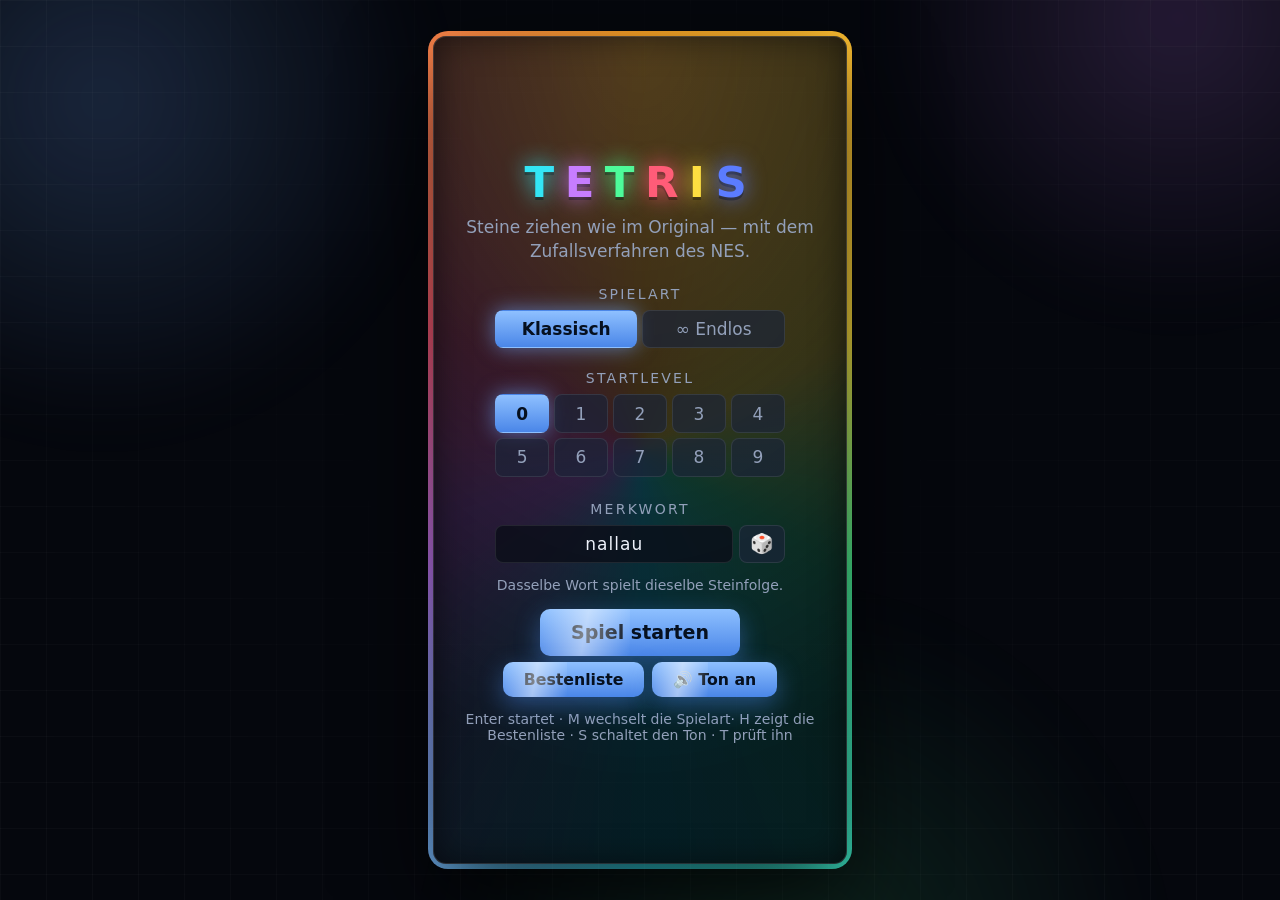
==== index.html @ f730a1e8 "Now we need some bass. It should arpeggiate the chord. Turning the tetromino changes the direction o" ====
<!DOCTYPE html>
<html lang="de">
<head>
<meta charset="utf-8">
<title>Tetris</title>
<meta name="morphos:icon" content="🧱">
<script data-morphos-lib="preact">!function(n,t){"object"==typeof exports&&"undefined"!=typeof module?t(exports):"function"==typeof define&&define.amd?define(["exports"],t):t((n||self).preact={})}(this,function(n){var t,i,e,r,f,o,u,c,s,a,h,l,p,y,v,d,w="http://www.w3.org/2000/svg",_="http://www.w3.org/1999/xhtml",g=null,m=void 0,b={},k=[],x=/acit|ex(?:s|g|n|p|$)|rph|grid|ows|mnc|ntw|ine[ch]|zoo|^ord|itera/i,M=Array.isArray;function S(n,t){for(var i in t)n[i]=t[i];return n}function T(n){n&&n.parentNode&&n.parentNode.removeChild(n)}function $(n,i,e){var r,f,o,u={};for(o in i)"key"==o?r=i[o]:"ref"==o?f=i[o]:u[o]=i[o];if(arguments.length>2&&(u.children=arguments.length>3?t.call(arguments,2):e),"function"==typeof n&&n.defaultProps!=g)for(o in n.defaultProps)u[o]===m&&(u[o]=n.defaultProps[o]);return C(n,u,r,f,g)}function C(n,t,r,f,o){var u={type:n,props:t,key:r,ref:f,__k:g,__:g,__b:0,__e:g,__c:g,constructor:m,__v:o==g?++e:o,__i:-1,__u:0};return o==g&&i.vnode!=g&&i.vnode(u),u}function I(n){return n.children}function P(n,t){this.props=n,this.context=t}function j(n,t){if(t==g)return n.__?j(n.__,n.__i+1):g;for(var i;t<n.__k.length;t++)if((i=n.__k[t])!=g&&i.__e!=g)return i.__e;return"function"==typeof n.type?j(n):g}function A(n){if(n.__P&&n.__d){var t=n.__v,e=t.__e,r=[],f=[],o=S({},t);o.__v=t.__v+1,i.vnode&&i.vnode(o),E(n.__P,o,t,n.__n,n.__P.namespaceURI,32&t.__u?[e]:g,r,e==g?j(t):e,!!(32&t.__u),f),o.__v=t.__v,o.__.__k[o.__i]=o,J(r,o,f),t.__e=t.__=null,o.__e!=e&&H(o)}}function H(n){if((n=n.__)!=g&&n.__c!=g)return n.__e=n.__c.base=g,n.__k.some(function(t){if(t!=g&&t.__e!=g)return n.__e=n.__c.base=t.__e}),H(n)}function L(n){(!n.__d&&(n.__d=!0)&&f.push(n)&&!F.__r++||o!=i.debounceRendering)&&((o=i.debounceRendering)||u)(F)}function F(){try{for(var n,t=1;f.length;)f.length>t&&f.sort(c),n=f.shift(),t=f.length,A(n)}finally{f.length=F.__r=0}}function O(n,t,i,e,r,f,o,u,c,s,a){var h,l,p,y,v,d,w=e&&e.__k||k,_=t.length;for(c=z(i,t,w,c,_),h=0;h<_;h++)(p=i.__k[h])!=g&&(l=-1!=p.__i&&w[p.__i]||b,p.__i=h,d=E(n,p,l,r,f,o,u,c,s,a),y=p.__e,p.ref&&l.ref!=p.ref&&(l.ref&&R(l.ref,g,p),a.push(p.ref,p.__c||y,p)),v==g&&y!=g&&(v=y),4&p.__u?(c=N(p,c,n),l.__e&&(l.__e=g)):"function"==typeof p.type&&d!==m?c=d:y&&(c=y.nextSibling),p.__u&=-7);return i.__e=v,c}function z(n,t,i,e,r){var f,o,u,c,s,a=i.length,h=a,l=0;for(n.__k=new Array(r),f=0;f<r;f++)(o=t[f])!=g&&"boolean"!=typeof o&&"function"!=typeof o?("string"==typeof o||"number"==typeof o||"bigint"==typeof o||o.constructor==String?o=n.__k[f]=C(g,o,g,g,g):M(o)?o=n.__k[f]=C(I,{children:o},g,g,g):o.constructor===m&&o.__b>0?o=n.__k[f]=C(o.type,o.props,o.key,o.ref?o.ref:g,o.__v):n.__k[f]=o,c=f+l,o.__=n,o.__b=n.__b+1,s=o.__i=V(o,i,c,h),u=g,-1!=s&&(h--,(u=i[s])&&(u.__u|=2)),u==g||u.__v==g?(-1==s&&(r>a?l--:r<a&&l++),"function"!=typeof o.type&&(o.__u|=4)):s!=c&&(s==c-1?l--:s==c+1?l++:(s>c?l--:l++,o.__u|=4))):n.__k[f]=g;if(h)for(f=0;f<a;f++)(u=i[f])!=g&&0==(2&u.__u)&&(u.__e==e&&(e=j(u)),U(u,u));return e}function N(n,t,i){var e,r;if("function"==typeof n.type){for(e=n.__k,r=0;e&&r<e.length;r++)e[r]&&(e[r].__=n,t=N(e[r],t,i));return t}n.__e!=t&&(t&&n.type&&!t.parentNode&&(t=j(n)),t=i.insertBefore(n.__e,t||g));do{t=t&&t.nextSibling}while(t!=g&&8==t.nodeType);return t}function V(n,t,i,e){var r,f,o,u=n.key,c=n.type,s=t[i],a=s!=g&&0==(2&s.__u);if(s===g&&null==u||a&&u==s.key&&c==s.type)return i;if(e>(a?1:0))for(r=i-1,f=i+1;r>=0||f<t.length;)if((s=t[o=r>=0?r--:f++])!=g&&0==(2&s.__u)&&u==s.key&&c==s.type)return o;return-1}function q(n,t,i){"-"==t[0]?n.setProperty(t,i==g?"":i):n[t]=i==g?"":"number"!=typeof i||x.test(t)?i:i+"px"}function B(n,t,i,e,r){var f,o;n:if("style"==t)if("string"==typeof i)n.style.cssText=i;else{if("string"==typeof e&&(n.style.cssText=e=""),e)for(t in e)i&&t in i||q(n.style,t,"");if(i)for(t in i)e&&i[t]==e[t]||q(n.style,t,i[t])}else if("o"==t[0]&&"n"==t[1])f=t!=(t=t.replace(l,"$1")),o=t.toLowerCase(),t=o in n||"onFocusOut"==t||"onFocusIn"==t?o.slice(2):t.slice(2),n.l||(n.l={}),n.l[t+f]=i,i?e?i[h]=e[h]:(i[h]=p,n.addEventListener(t,f?v:y,f)):n.removeEventListener(t,f?v:y,f);else{if(r==w)t=t.replace(/xlink(H|:h)/,"h").replace(/sName$/,"s");else if("width"!=t&&"height"!=t&&"href"!=t&&"list"!=t&&"form"!=t&&"tabIndex"!=t&&"download"!=t&&"rowSpan"!=t&&"colSpan"!=t&&"role"!=t&&"popover"!=t&&t in n)try{n[t]=i==g?"":i;break n}catch(n){}"function"==typeof i||(i==g||!1===i&&"-"!=t[4]?n.removeAttribute(t):n.setAttribute(t,"popover"==t&&1==i?"":i))}}function D(n){return function(t){if(this.l){var e=this.l[t.type+n];if(t[a]==g)t[a]=p++;else if(t[a]<e[h])return;return e(i.event?i.event(t):t)}}}function E(n,t,e,r,f,o,u,c,s,a){var h,l,p,y,v,d,w,_,b,x,$,C,A,H,L,F,z=t.type;if(t.constructor!==m)return g;128&e.__u&&(s=!!(32&e.__u),o=[c=t.__e=e.__e]),(h=i.__b)&&h(t);n:if("function"==typeof z){l=u.length;try{if(b=t.props,x=z.prototype&&z.prototype.render,$=(h=z.contextType)&&r[h.__c],C=h?$?$.props.value:h.__:r,e.__c?_=(p=t.__c=e.__c).__=p.__E:(x?t.__c=p=new z(b,C):(t.__c=p=new P(b,C),p.constructor=z,p.render=W),$&&$.sub(p),p.state||(p.state={}),p.__n=r,y=p.__d=!0,p.__h=[],p._sb=[]),x&&p.__s==g&&(p.__s=p.state),x&&z.getDerivedStateFromProps!=g&&(p.__s==p.state&&(p.__s=S({},p.__s)),S(p.__s,z.getDerivedStateFromProps(b,p.__s))),v=p.props,d=p.state,p.__v=t,y)x&&z.getDerivedStateFromProps==g&&p.componentWillMount!=g&&p.componentWillMount(),x&&p.componentDidMount!=g&&p.__h.push(p.componentDidMount);else{if(x&&z.getDerivedStateFromProps==g&&b!==v&&p.componentWillReceiveProps!=g&&p.componentWillReceiveProps(b,C),t.__v==e.__v||!p.__e&&p.shouldComponentUpdate!=g&&!1===p.shouldComponentUpdate(b,p.__s,C)){t.__v!=e.__v&&(p.props=b,p.state=p.__s,p.__d=!1),t.__e=e.__e,t.__k=e.__k,t.__k.some(function(n){n&&(n.__=t)}),k.push.apply(p.__h,p._sb),p._sb=[],p.__h.length&&u.push(p),c=j(e);break n}p.componentWillUpdate!=g&&p.componentWillUpdate(b,p.__s,C),x&&p.componentDidUpdate!=g&&p.__h.push(function(){p.componentDidUpdate(v,d,w)})}if(p.context=C,p.props=b,p.__P=n,p.__e=!1,A=i.__r,H=0,x)p.state=p.__s,p.__d=!1,A&&A(t),h=p.render(p.props,p.state,p.context),k.push.apply(p.__h,p._sb),p._sb=[];else do{p.__d=!1,A&&A(t),h=p.render(p.props,p.state,p.context),p.state=p.__s}while(p.__d&&++H<25);p.state=p.__s,p.getChildContext!=g&&(r=S(S({},r),p.getChildContext())),x&&!y&&p.getSnapshotBeforeUpdate!=g&&(w=p.getSnapshotBeforeUpdate(v,d)),L=h!=g&&h.type===I&&h.key==g?K(h.props.children):h,c=O(n,M(L)?L:[L],t,e,r,f,o,u,c,s,a),p.base=t.__e,t.__u&=-161,p.__h.length&&u.push(p),_&&(p.__E=p.__=g)}catch(n){if(u.length=l,t.__v=g,s||o!=g){if(n.then){for(t.__u|=s?160:128;c&&8==c.nodeType&&c.nextSibling;)c=c.nextSibling;o!=g&&(o[o.indexOf(c)]=g),t.__e=c}else if(o!=g)for(F=o.length;F--;)T(o[F])}else t.__e=e.__e;t.__k==g&&(t.__k=e.__k||[]),n.then||G(t),i.__e(n,t,e)}}else o==g&&t.__v==e.__v?(t.__k=e.__k,t.__e=e.__e):c=t.__e=Q(e.__e,t,e,r,f,o,u,s,a);return(h=i.diffed)&&h(t),128&t.__u?void 0:c}function G(n){n&&(n.__c&&(n.__c.__e=!0),n.__k&&n.__k.some(G))}function J(n,t,e){for(var r=0;r<e.length;r++)R(e[r],e[++r],e[++r]);i.__c&&i.__c(t,n),n.some(function(t){try{n=t.__h,t.__h=[],n.some(function(n){n.call(t)})}catch(n){i.__e(n,t.__v)}})}function K(n){return"object"!=typeof n||n==g||n.__b>0?n:M(n)?n.map(K):n.constructor!==m?null:S({},n)}function Q(n,e,r,f,o,u,c,s,a){var h,l,p,y,v,d,k,x=r.props||b,S=e.props,$=e.type;if("svg"==$?o=w:"math"==$?o="http://www.w3.org/1998/Math/MathML":o||(o=_),u!=g)for(h=0;h<u.length;h++)if((v=u[h])&&"setAttribute"in v==!!$&&($?v.localName==$:3==v.nodeType)){n=v,u[h]=g;break}if(n==g){if($==g)return document.createTextNode(S);n=document.createElementNS(o,$,S.is&&S),s&&(i.__m&&i.__m(e,u),s=!1),u=g}if($==g)x===S||s&&n.data==S||(n.data=S);else{if(u="textarea"==$&&S.defaultValue!=g?g:u&&t.call(n.childNodes),!s&&u!=g)for(x={},h=0;h<n.attributes.length;h++)x[(v=n.attributes[h]).name]=v.value;for(h in x)v=x[h],"dangerouslySetInnerHTML"==h?p=v:"children"==h||h in S||"value"==h&&"defaultValue"in S||"checked"==h&&"defaultChecked"in S||B(n,h,g,v,o);for(h in S)v=S[h],"children"==h?y=v:"dangerouslySetInnerHTML"==h?l=v:"value"==h?d=v:"checked"==h?k=v:s&&"function"!=typeof v||x[h]===v||B(n,h,v,x[h],o);if(l)s||p&&(l.__html==p.__html||l.__html==n.innerHTML)||(n.innerHTML=l.__html),e.__k=[];else if(p&&(n.innerHTML=""),O("template"==e.type?n.content:n,M(y)?y:[y],e,r,f,"foreignObject"==$?_:o,u,c,u?u[0]:r.__k&&j(r,0),s,a),u!=g)for(h=u.length;h--;)T(u[h]);s&&"textarea"!=$||(h="value","progress"==$&&d==g?n.removeAttribute("value"):d!=m&&(d!==n[h]||"progress"==$&&!d||"option"==$&&d!=x[h])&&B(n,h,d,x[h],o),h="checked",k!=m&&k!=n[h]&&B(n,h,k,x[h],o))}return n}function R(n,t,e){try{if("function"==typeof n){var r="function"==typeof n.__u;r&&n.__u(),r&&t==g||(n.__u=n(t))}else n.current=t}catch(n){i.__e(n,e)}}function U(n,t,e){var r,f;if(i.unmount&&i.unmount(n),(r=n.ref)&&(r.current&&r.current!=n.__e||R(r,g,t)),(r=n.__c)!=g){if(r.componentWillUnmount)try{r.componentWillUnmount()}catch(n){i.__e(n,t)}r.base=r.__P=r.__n=g}if(r=n.__k)for(f=0;f<r.length;f++)r[f]&&U(r[f],t,e||"function"!=typeof n.type);e||T(n.__e),n.__c=n.__=n.__e=m}function W(n,t,i){return this.constructor(n,i)}function X(n,e,r){var f,o,u,c;e==document&&(e=document.documentElement),i.__&&i.__(n,e),o=(f="function"==typeof r)?g:r&&r.__k||e.__k,u=[],c=[],E(e,n=(!f&&r||e).__k=$(I,g,[n]),o||b,b,e.namespaceURI,!f&&r?[r]:o?g:e.firstChild?t.call(e.childNodes):g,u,!f&&r?r:o?o.__e:e.firstChild,f,c),J(u,n,c),n.props.children=g}t=k.slice,i={__e:function(n,t,i,e){for(var r,f,o;t=t.__;)if((r=t.__c)&&!r.__)try{if((f=r.constructor)&&f.getDerivedStateFromError!=g&&(r.setState(f.getDerivedStateFromError(n)),o=r.__d),r.componentDidCatch!=g&&(r.componentDidCatch(n,e||{}),o=r.__d),o)return r.__E=r}catch(t){n=t}throw n}},e=0,r=function(n){return n!=g&&n.constructor===m},P.prototype.setState=function(n,t){var i;i=this.__s!=g&&this.__s!=this.state?this.__s:this.__s=S({},this.state),"function"==typeof n&&(n=n(S({},i),this.props)),n&&S(i,n),n!=g&&this.__v&&(t&&this._sb.push(t),L(this))},P.prototype.forceUpdate=function(n){this.__v&&(this.__e=!0,n&&this.__h.push(n),L(this))},P.prototype.render=I,f=[],u="function"==typeof Promise?Promise.prototype.then.bind(Promise.resolve()):setTimeout,c=function(n,t){return n.__v.__b-t.__v.__b},F.__r=0,s=Math.random().toString(8),a="__d"+s,h="__a"+s,l=/(PointerCapture)$|Capture$/i,p=0,y=D(!1),v=D(!0),d=0,n.Component=P,n.Fragment=I,n.cloneElement=function(n,i,e){var r,f,o,u,c=S({},n.props);for(o in n.type&&n.type.defaultProps&&(u=n.type.defaultProps),i)"key"==o?r=i[o]:"ref"==o?f=i[o]:c[o]=i[o]===m&&u!=m?u[o]:i[o];return arguments.length>2&&(c.children=arguments.length>3?t.call(arguments,2):e),C(n.type,c,r||n.key,f||n.ref,g)},n.createContext=function(n){function t(n){var i,e;return this.getChildContext||(i=new Set,(e={})[t.__c]=this,this.getChildContext=function(){return e},this.componentWillUnmount=function(){i=g},this.shouldComponentUpdate=function(n){this.props.value!=n.value&&i.forEach(function(n){n.__e=!0,L(n)})},this.sub=function(n){i.add(n);var t=n.componentWillUnmount;n.componentWillUnmount=function(){i&&i.delete(n),t&&t.call(n)}}),n.children}return t.__c="__cC"+d++,t.__=n,t.Provider=t.__l=(t.Consumer=function(n,t){return n.children(t)}).contextType=t,t},n.createElement=$,n.createRef=function(){return{current:g}},n.h=$,n.hydrate=function n(t,i){X(t,i,n)},n.isValidElement=r,n.options=i,n.render=X,n.toChildArray=function n(t,i){return i=i||[],t==g||"boolean"==typeof t||(M(t)?t.some(function(t){n(t,i)}):i.push(t)),i}});
//# sourceMappingURL=preact.umd.js.map

!function(n,t){"object"==typeof exports&&"undefined"!=typeof module?t(exports,require("preact")):"function"==typeof define&&define.amd?define(["exports","preact"],t):t((n||self).preactHooks={},n.preact)}(this,function(n,t){var u,i,r,o,f=0,c=[],e=t.options,a=e.__b,v=e.__r,l=e.diffed,d=e.__c,p=e.unmount,s=e.__;function y(n,t){e.__h&&e.__h(i,n,f||t),f=0;var u=i.__H||(i.__H={__:[],__h:[]});return n>=u.__.length&&u.__.push({}),u.__[n]}function h(n){return f=1,m(j,n)}function m(n,t,r){var o=y(u++,2);if(o.t=n,!o.__c&&(o.__=[r?r(t):j(void 0,t),function(n){var t=o.__N?o.__N[0]:o.__[0],u=o.t(t,n);t!==u&&(o.__N=[u,o.__[1]],o.__c.setState({}))}],o.__c=i,!i.__f)){var f=function(n,t,u){if(!o.__c.__H)return!0;var i=!1,r=o.__c.props!==n;if(o.__c.__H.__.some(function(n){if(n.__N){i=!0;var t=n.__[0];n.__=n.__N,n.__N=void 0,t!==n.__[0]&&(r=!0)}}),c){var f=c.call(this,n,t,u);return i?f||r:f}return!i||r};i.__f=!0;var c=i.shouldComponentUpdate,e=i.componentWillUpdate;i.componentWillUpdate=function(n,t,u){if(this.__e){var i=c;c=void 0,f(n,t,u),c=i}e&&e.call(this,n,t,u)},i.shouldComponentUpdate=f}return o.__N||o.__}function T(n,t){var r=y(u++,4);!e.__s&&g(r.__H,t)&&(r.__=n,r.u=t,i.__h.push(r))}function _(n,t){var i=y(u++,7);return g(i.__H,t)&&(i.__=n(),i.__H=t,i.__h=n),i.__}function b(){for(var n;n=c.shift();){var t=n.__H;if(n.__P&&t)try{t.__h.some(A),t.__h.some(F),t.__h=[]}catch(u){t.__h=[],e.__e(u,n.__v)}}}e.__b=function(n){i=null,a&&a(n)},e.__=function(n,t){n&&t.__k&&t.__k.__m&&(n.__m=t.__k.__m),s&&s(n,t)},e.__r=function(n){v&&v(n),u=0;var t=(i=n.__c).__H;t&&(r===i?(t.__h=[],i.__h=[],t.__.some(function(n){n.__N&&(n.__=n.__N),n.u=n.__N=void 0})):(t.__h.some(A),t.__h.some(F),t.__h=[],u=0)),r=i},e.diffed=function(n){l&&l(n);var t=n.__c;t&&t.__H&&(t.__H.__h.length&&(1!==c.push(t)&&o===e.requestAnimationFrame||((o=e.requestAnimationFrame)||x)(b)),t.__H.__.some(function(n){n.u&&(n.__H=n.u,n.u=void 0)})),r=i=null},e.__c=function(n,t){t.some(function(n){try{n.__h.some(A),n.__h=n.__h.filter(function(n){return!n.__||F(n)})}catch(u){t.some(function(n){n.__h&&(n.__h=[])}),t=[],e.__e(u,n.__v)}}),d&&d(n,t)},e.unmount=function(n){p&&p(n);var t,u=n.__c;u&&u.__H&&(u.__H.__.some(function(n){try{A(n)}catch(n){t=n}}),u.__H=void 0,t&&e.__e(t,u.__v))};var q="function"==typeof requestAnimationFrame;function x(n){var t,u=function(){clearTimeout(i),q&&cancelAnimationFrame(t),setTimeout(n)},i=setTimeout(u,35);q&&(t=requestAnimationFrame(u))}function A(n){var t=i,u=n.__c;"function"==typeof u&&(n.__c=void 0,u()),i=t}function F(n){var t=i;n.__c=n.__(),i=t}function g(n,t){return!n||n.length!==t.length||t.some(function(t,u){return t!==n[u]})}function j(n,t){return"function"==typeof t?t(n):t}n.useCallback=function(n,t){return f=8,_(function(){return n},t)},n.useContext=function(n){var t=i.context[n.__c],r=y(u++,9);return r.c=n,t?(null==r.__&&(r.__=!0,t.sub(i)),t.props.value):n.__},n.useDebugValue=function(n,t){e.useDebugValue&&e.useDebugValue(t?t(n):n)},n.useEffect=function(n,t){var r=y(u++,3);!e.__s&&g(r.__H,t)&&(r.__=n,r.u=t,i.__H.__h.push(r))},n.useErrorBoundary=function(n){var t=y(u++,10),r=h();return t.__=n,i.componentDidCatch||(i.componentDidCatch=function(n,u){t.__&&t.__(n,u),r[1](n)}),[r[0],function(){r[1](void 0)}]},n.useId=function(){var n=y(u++,11);if(!n.__){for(var t=i.__v;null!==t&&!t.__m&&null!==t.__;)t=t.__;var r=t.__m||(t.__m=[0,0]);n.__="P"+r[0]+"-"+r[1]++}return n.__},n.useImperativeHandle=function(n,t,u){f=6,T(function(){if("function"==typeof n){var u=n(t());return function(){n(null),u&&"function"==typeof u&&u()}}if(n)return n.current=t(),function(){return n.current=null}},null==u?u:u.concat(n))},n.useLayoutEffect=T,n.useMemo=_,n.useReducer=m,n.useRef=function(n){return f=5,_(function(){return{current:n}},[])},n.useState=h});
//# sourceMappingURL=hooks.umd.js.map

!function(n,e){"object"==typeof exports&&"undefined"!=typeof module?module.exports=e():"function"==typeof define&&define.amd?define(e):n.htm=e()}(this,function(){var n=function(e,t,u,s){var r;t[0]=0;for(var p=1;p<t.length;p++){var h=t[p++],o=t[p]?(t[0]|=h?1:2,u[t[p++]]):t[++p];3===h?s[0]=o:4===h?s[1]=Object.assign(s[1]||{},o):5===h?(s[1]=s[1]||{})[t[++p]]=o:6===h?s[1][t[++p]]+=o+"":h?(r=e.apply(o,n(e,o,u,["",null])),s.push(r),o[0]?t[0]|=2:(t[p-2]=0,t[p]=r)):s.push(o)}return s},e=new Map;return function(t){var u=e.get(this);return u||(u=new Map,e.set(this,u)),(u=n(this,u.get(t)||(u.set(t,u=function(n){for(var e,t,u=1,s="",r="",p=[0],h=function(n){1===u&&(n||(s=s.replace(/^\s*\n\s*|\s*\n\s*$/g,"")))?p.push(0,n,s):3===u&&(n||s)?(p.push(3,n,s),u=2):2===u&&"..."===s&&n?p.push(4,n,0):2===u&&s&&!n?p.push(5,0,!0,s):u>=5&&((s||!n&&5===u)&&(p.push(u,0,s,t),u=6),n&&(p.push(u,n,0,t),u=6)),s=""},o=0;o<n.length;o++){o&&(1===u&&h(),h(o));for(var f=0;f<n[o].length;f++)e=n[o][f],1===u?"<"===e?(h(),p=[p],u=3):s+=e:4===u?"--"===s&&">"===e?(u=1,s=""):s=e+s[0]:r?e===r?r="":s+=e:'"'===e||"'"===e?r=e:">"===e?(h(),u=1):u&&("="===e?(u=5,t=s,s=""):"/"===e&&(u<5||">"===n[o][f+1])?(h(),3===u&&(p=p[0]),u=p,(p=p[0]).push(2,0,u),u=0):" "===e||"\t"===e||"\n"===e||"\r"===e?(h(),u=2):s+=e),3===u&&"!--"===s&&(u=4,p=p[0])}return h(),p}(t)),u),arguments,[])).length>1?u:u[0]}});


;window.html = htm.bind(preact.h);
</script>
<style>:root {
  /* Das Feld nimmt so viel Platz, wie Höhe und Breite hergeben. Der Breitenanteil
     ist das Großzügigere aus "Anteil der Breite" (schmale Fenster) und "Breite
     abzüglich der beiden Spalten" (weite Fenster). */
  --cell: clamp(16px, min(4.6vh, max(4.4vw, (100vw - 500px) / 10)), 60px);
  --mini: calc(var(--cell) * 0.7);
  --bg: #05070d;
  --panel: rgba(20, 26, 40, .78);
  --line: rgba(255, 255, 255, .09);
  --ink: #eef2fb;
  --dim: #93a0ba;
  --accent: #6ea8ff;
  --glow: #6ea8ff;
  --c-I: #33e6f5;
  --c-J: #5b7cff;
  --c-L: #ffa726;
  --c-O: #ffe040;
  --c-S: #4dfb9a;
  --c-T: #c77dff;
  --c-Z: #ff5c78;
}

/* Jedes Level färbt die ganze Oberfläche um — dieselbe Reihe wie in fxpaint.js. */
.app.lv0 { --glow: #6ea8ff; }
.app.lv1 { --glow: #4dfb9a; }
.app.lv2 { --glow: #ffe040; }
.app.lv3 { --glow: #ff5c78; }
.app.lv4 { --glow: #c77dff; }
.app.lv5 { --glow: #33e6f5; }
.app.lv6 { --glow: #ffa726; }
.app.lv7 { --glow: #ff7ac6; }
.app.lv8 { --glow: #7dff9b; }
.app.lv9 { --glow: #5b7cff; }

* { box-sizing: border-box; }

html, body {
  margin: 0;
  height: 100%;
  background: var(--bg);
  color: var(--ink);
  font-family: "Segoe UI", system-ui, -apple-system, sans-serif;
  overflow: hidden;
}

/* Hinter allem wabern drei farbige Schleier — das Licht des Raums. */
body::before {
  content: "";
  position: fixed;
  inset: -25%;
  background:
    radial-gradient(38vw 38vw at 22% 24%, rgba(110, 168, 255, .20), transparent 68%),
    radial-gradient(34vw 34vw at 78% 18%, rgba(199, 125, 255, .17), transparent 68%),
    radial-gradient(42vw 42vw at 58% 88%, rgba(77, 251, 154, .13), transparent 68%);
  filter: blur(30px);
  animation: drift 30s ease-in-out infinite alternate;
  pointer-events: none;
}

/* Darüber ein feines Raster, das zum Rand hin verschwindet. */
body::after {
  content: "";
  position: fixed;
  inset: 0;
  background-image:
    linear-gradient(rgba(255, 255, 255, .028) 1px, transparent 1px),
    linear-gradient(90deg, rgba(255, 255, 255, .028) 1px, transparent 1px);
  background-size: 46px 46px;
  -webkit-mask-image: radial-gradient(circle at 50% 42%, transparent 22%, #000 88%);
  mask-image: radial-gradient(circle at 50% 42%, transparent 22%, #000 88%);
  pointer-events: none;
}

@keyframes drift {
  0%   { transform: translate3d(-3%, -2%, 0) scale(1); }
  50%  { transform: translate3d(4%, 3%, 0) scale(1.12); }
  100% { transform: translate3d(-2%, 4%, 0) scale(1.04); }
}

/* z-index 0 macht daraus eine eigene Ebene: Der Heiligenschein des Feldes liegt
   damit über den Schleiern des Hintergrunds statt darunter. */
#app { position: relative; z-index: 0; height: 100%; }

.app {
  height: 100%;
  display: flex;
  align-items: center;
  justify-content: center;
  gap: clamp(10px, 2vw, 32px);
  padding: clamp(10px, 1.6vh, 22px);
}

/* --- Spielfeld --- */

.stage {
  position: relative;
  width: calc(var(--cell) * 10);
  height: calc(var(--cell) * 20);
  border-radius: 14px;
  background: transparent;
  flex: none;
  box-shadow: 0 34px 90px rgba(0, 0, 0, .75);
}

/* Der Heiligenschein: ein weich gezeichneter Farbkreis hinter dem Feld, der
   atmet und dabei durch die Farben wandert. */
.stage::before {
  content: "";
  position: absolute;
  inset: -5px;
  z-index: -1;
  border-radius: 20px;
  background: conic-gradient(from 180deg at 50% 50%,
    var(--c-I), var(--c-T), var(--c-Z), var(--c-L), var(--c-O), var(--c-S), var(--c-I));
  animation: aura 9s ease-in-out infinite;
}

@keyframes aura {
  0%, 100% { opacity: .40; filter: blur(11px) hue-rotate(0deg); }
  50%      { opacity: .72; filter: blur(19px) hue-rotate(45deg); }
}

/* Die Fassung über der Leinwand: heller Grat innen, tiefer Schatten am Rand. */
.stage::after {
  content: "";
  position: absolute;
  inset: 0;
  border-radius: 13px;
  box-shadow: inset 0 0 0 1px rgba(255, 255, 255, .13),
              inset 0 0 34px rgba(0, 0, 0, .55);
  pointer-events: none;
}

/* Der Startbildschirm braucht mehr Platz als ein schmales Feld hergibt. */
.stage.intro {
  min-width: 320px;
  min-height: 480px; /* Spielart, Level, Merkwort und die Knöpfe wollen Platz */
}

.board {
  display: block;
  width: 100%;
  height: 100%;
  border-radius: 13px;
}

/* Die Kacheln der Vorschau und die Farbtupfer der Statistik. */
.cell { border-radius: 4px; }

.c-I { background: var(--c-I); color: var(--c-I); }
.c-J { background: var(--c-J); color: var(--c-J); }
.c-L { background: var(--c-L); color: var(--c-L); }
.c-O { background: var(--c-O); color: var(--c-O); }
.c-S { background: var(--c-S); color: var(--c-S); }
.c-T { background: var(--c-T); color: var(--c-T); }
.c-Z { background: var(--c-Z); color: var(--c-Z); }

.chip {
  box-shadow: 0 0 12px currentColor,
              inset 0 0 0 2px rgba(255, 255, 255, .3),
              inset 0 -3px 7px rgba(0, 0, 0, .45);
}

/* Die Kacheln der Vorschau sehen aus wie die auf dem Feld: heller Grat innen,
   dunkler Fuß, eine schmale Fuge zum Nachbarfeld. */
.preview .cell:not(.empty) {
  box-shadow: 0 0 12px currentColor,
              inset 0 0 0 2px rgba(255, 255, 255, .3),
              inset 0 -3px 7px rgba(0, 0, 0, .45);
}

/* --- Seitenspalten --- */

.panel {
  display: flex;
  flex-direction: column;
  gap: clamp(12px, calc(var(--cell) * 0.4), 20px);
  /* Die Spalte wächst mit dem Feld mit, bleibt aber an die Fensterbreite gebunden. */
  width: clamp(120px, min(15vw, calc(var(--cell) * 5.5)), 200px);
}

.box, .stats {
  position: relative;
  overflow: hidden;
  background: linear-gradient(160deg, rgba(30, 38, 58, .8), rgba(13, 17, 27, .82));
  border: 1px solid var(--line);
  border-radius: 14px;
  box-shadow: 0 12px 34px rgba(0, 0, 0, .45), inset 0 1px 0 rgba(255, 255, 255, .07);
  padding: clamp(10px, calc(var(--cell) * 0.32), 15px) clamp(12px, calc(var(--cell) * 0.4), 18px);
}

/* Ein Lichtstrich in der Farbe des Levels über jeder Karte. */
.box::after, .stats::after {
  content: "";
  position: absolute;
  left: 14%;
  right: 14%;
  top: 0;
  height: 1px;
  background: linear-gradient(90deg, transparent, var(--glow), transparent);
  opacity: .75;
}

.box.row { display: flex; gap: 14px; }
.box.row > div { flex: 1; }

h2 {
  margin: 0 0 4px;
  font-size: clamp(11px, calc(var(--cell) * 0.36), 14px);
  letter-spacing: .16em;
  text-transform: uppercase;
  color: var(--dim);
  font-weight: 600;
}

.big {
  margin: 0;
  font-size: clamp(16px, calc(var(--cell) * 0.82), 34px);
  font-variant-numeric: tabular-nums;
  font-weight: 700;
  text-shadow: 0 0 18px color-mix(in srgb, var(--glow) 55%, transparent);
}

.preview {
  display: grid;
  justify-content: center;
  gap: 2px;
  padding: 9px 0 5px;
}
.preview .cell { width: var(--mini); height: var(--mini); }
.preview .cell.empty { background: none; }

.stats { display: flex; flex-direction: column; gap: 6px; }
.stat { display: flex; align-items: center; gap: 8px; font-size: clamp(13px, calc(var(--cell) * 0.44), 17px); }
.chip {
  flex: none;
  width: clamp(12px, calc(var(--cell) * 0.4), 16px);
  height: clamp(12px, calc(var(--cell) * 0.4), 16px);
  border-radius: 4px;
}
.stat-name { color: var(--dim); font-weight: 600; }
.stat-count { margin-left: auto; font-variant-numeric: tabular-nums; }

.keys p {
  margin: 5px 0;
  font-size: clamp(12px, calc(var(--cell) * 0.4), 15px);
  color: var(--dim);
}
kbd {
  display: inline-block;
  min-width: 20px;
  margin-right: 4px;
  padding: 1px 5px;
  text-align: center;
  border: 1px solid var(--line);
  border-bottom-width: 2px;
  border-radius: 5px;
  background: rgba(40, 50, 74, .7);
  color: var(--ink);
  font: inherit;
  font-size: clamp(11px, calc(var(--cell) * 0.37), 14px);
}

.seed-word {
  margin: 0;
  font-size: clamp(13px, calc(var(--cell) * 0.5), 20px);
  font-weight: 700;
  letter-spacing: .06em;
  color: var(--glow);
  text-shadow: 0 0 16px color-mix(in srgb, var(--glow) 60%, transparent);
  overflow-wrap: anywhere;
}

/* Die Nebenzeile der Karten: im Endlosspiel die Punkte unter der Uhr und der
   Vermerk, dass das Level dort stehen bleibt. */
/* Die Stufe des Akkords — eine römische Zahl, darum etwas luftiger gesetzt. */
.degree { letter-spacing: .1em; }

.mode-line {
  margin: 3px 0 0;
  font-size: clamp(10px, calc(var(--cell) * 0.34), 13px);
  color: var(--dim);
  font-variant-numeric: tabular-nums;
}

/* Wer die Bewegung nicht mag, bekommt sie nicht. */
@media (prefers-reduced-motion: reduce) {
  body::before, .stage::before, .tl { animation: none; }
}
</style>
<style>/* Alles, was sich über das Feld legt: Startbildschirm, Pause, Spielende —
   und die Knöpfe und Felder, die überall darin vorkommen. */

.overlay {
  position: absolute;
  inset: 0;
  display: flex;
  flex-direction: column;
  align-items: center;
  justify-content: center;
  gap: 6px;
  padding: 18px;
  text-align: center;
  border-radius: 13px;
  background: radial-gradient(120% 90% at 50% 0%, rgba(16, 22, 38, .72), rgba(4, 6, 12, .9));
  -webkit-backdrop-filter: blur(6px) saturate(1.25);
  backdrop-filter: blur(6px) saturate(1.25);
  overflow: auto;
  animation: rise .28s ease-out;
}

@keyframes rise {
  from { opacity: 0; transform: scale(.97); }
  to   { opacity: 1; transform: scale(1); }
}

.overlay h1 {
  margin: 0 0 2px;
  font-size: clamp(20px, calc(var(--cell) * 1.05), 44px);
  letter-spacing: .2em;
  text-shadow: 0 0 26px color-mix(in srgb, var(--glow) 70%, transparent);
}

/* Der Schriftzug des Startbildschirms: jeder Buchstabe in seiner eigenen
   Steinfarbe, jeder mit eigenem Takt. */
.title {
  display: flex;
  gap: .04em;
  letter-spacing: .08em;
  text-shadow: none;
}
.tl {
  display: inline-block;
  animation: bob 2.8s ease-in-out infinite;
  animation-delay: calc(var(--i) * .12s);
  text-shadow: 0 0 22px currentColor, 0 3px 0 rgba(0, 0, 0, .45);
}
.tl:nth-child(1) { color: var(--c-I); }
.tl:nth-child(2) { color: var(--c-T); }
.tl:nth-child(3) { color: var(--c-S); }
.tl:nth-child(4) { color: var(--c-Z); }
.tl:nth-child(5) { color: var(--c-O); }
.tl:nth-child(6) { color: var(--c-J); }

@keyframes bob {
  0%, 100% { transform: translateY(0) scale(1); }
  50%      { transform: translateY(-.1em) scale(1.07); }
}

.lead { margin: 0 0 10px; font-size: clamp(13px, calc(var(--cell) * 0.44), 17px); color: var(--dim); line-height: 1.45; }
.label { margin: 6px 0 2px; font-size: clamp(11px, calc(var(--cell) * 0.36), 14px); letter-spacing: .16em; text-transform: uppercase; color: var(--dim); }
.hint { margin: 8px 0 0; font-size: clamp(11px, calc(var(--cell) * 0.36), 14px); color: var(--dim); }
.hint.tight { margin: 0; }
.hint.warn { color: var(--c-L); }

/* Die beiden Spielarten stehen nebeneinander und tragen denselben Knopf wie
   die Level darunter. */
.modes {
  display: grid;
  grid-template-columns: repeat(2, 1fr);
  gap: 5px;
  width: 100%;
  max-width: clamp(200px, calc(var(--cell) * 7), 330px);
  margin-bottom: 10px;
}

/* Der Schalter des Klangbetts steht allein — er gehört zur Spielart darüber. */
.modes.one { grid-template-columns: 1fr; margin-top: -5px; }

.levels {
  display: grid;
  grid-template-columns: repeat(5, 1fr);
  gap: 5px;
  width: 100%;
  max-width: clamp(200px, calc(var(--cell) * 7), 330px);
  margin-bottom: 12px;
}

.lvl {
  padding: clamp(6px, calc(var(--cell) * 0.2), 11px) 0;
  border: 1px solid var(--line);
  border-radius: 8px;
  background: rgba(28, 36, 56, .7);
  color: var(--dim);
  font: inherit;
  font-size: clamp(13px, calc(var(--cell) * 0.44), 17px);
  cursor: pointer;
  transition: transform .12s ease, box-shadow .18s ease, color .18s ease;
}
.lvl:hover { border-color: var(--accent); color: var(--ink); transform: translateY(-2px); }
.lvl.on {
  background: linear-gradient(180deg, #8ec0ff, #4a86e8);
  border-color: transparent;
  color: #06101f;
  font-weight: 700;
  box-shadow: 0 0 20px rgba(110, 168, 255, .6);
}

/* --- Merkwort --- */

.seed-row {
  display: flex;
  gap: 6px;
  width: 100%;
  max-width: clamp(200px, calc(var(--cell) * 7), 330px);
}

.seed-input {
  flex: 1;
  min-width: 0;
  padding: clamp(6px, calc(var(--cell) * 0.2), 11px) 10px;
  border: 1px solid var(--line);
  border-radius: 8px;
  background: rgba(10, 14, 24, .8);
  color: var(--ink);
  font: inherit;
  font-size: clamp(13px, calc(var(--cell) * 0.44), 17px);
  letter-spacing: .06em;
  text-align: center;
}
.seed-input:focus {
  outline: none;
  border-color: var(--accent);
  box-shadow: 0 0 0 3px rgba(110, 168, 255, .2), 0 0 22px rgba(110, 168, 255, .3);
}
.seed-input::placeholder { color: var(--dim); letter-spacing: normal; }

.dice {
  flex: none;
  width: clamp(34px, calc(var(--cell) * 1.1), 46px);
  border: 1px solid var(--line);
  border-radius: 8px;
  background: rgba(28, 36, 56, .7);
  font-size: clamp(14px, calc(var(--cell) * 0.46), 19px);
  line-height: 1;
  cursor: pointer;
  transition: transform .2s ease, border-color .2s ease;
}
.dice:hover { border-color: var(--accent); transform: rotate(-18deg) scale(1.1); }

.seed-hint { margin-bottom: 10px; }

/* --- Knöpfe --- */

.start {
  position: relative;
  overflow: hidden;
  padding: clamp(9px, calc(var(--cell) * 0.3), 14px) clamp(22px, calc(var(--cell) * 0.75), 34px);
  border: none;
  border-radius: 10px;
  background: linear-gradient(180deg, #8ec0ff, #4a86e8);
  color: #06101f;
  font: inherit;
  font-size: clamp(14px, calc(var(--cell) * 0.46), 19px);
  font-weight: 700;
  cursor: pointer;
  box-shadow: 0 8px 24px rgba(74, 134, 232, .45);
  transition: transform .12s ease, box-shadow .18s ease;
}
.start:hover { transform: translateY(-2px); box-shadow: 0 12px 30px rgba(110, 168, 255, .6); }
.start:active { transform: translateY(0); }

/* Ein Lichtstreif wandert in Ruhe über den Knopf. */
.start::after {
  content: "";
  position: absolute;
  top: 0;
  bottom: 0;
  left: 0;
  width: 45%;
  background: linear-gradient(100deg, transparent, rgba(255, 255, 255, .5), transparent);
  animation: sweep 3.4s ease-in-out infinite;
}

@keyframes sweep {
  0%        { transform: translateX(-160%); }
  55%, 100% { transform: translateX(330%); }
}

.start.small {
  padding: clamp(6px, calc(var(--cell) * 0.2), 10px) clamp(14px, calc(var(--cell) * 0.5), 24px);
  font-size: clamp(12px, calc(var(--cell) * 0.38), 16px);
}

/* Zwei kleine Knöpfe nebeneinander — Bestenliste und Ton auf dem Startbild. */
.start-row {
  display: flex;
  flex-wrap: wrap;
  justify-content: center;
  gap: 8px;
}

.start:disabled, .rb:disabled {
  opacity: .35;
  cursor: default;
  box-shadow: none;
}
.start:disabled:hover { transform: none; box-shadow: none; }
.start:disabled::after { animation: none; display: none; }
.rb:disabled:hover { border-color: var(--line); }

.record {
  margin: 0;
  font-size: clamp(13px, calc(var(--cell) * 0.44), 17px);
  font-weight: 700;
  color: var(--c-S);
  text-shadow: 0 0 20px var(--c-S);
  animation: bob 1.4s ease-in-out infinite;
}

@media (prefers-reduced-motion: reduce) {
  .overlay, .start::after, .record { animation: none; }
}
</style>
<style>/* Die beiden großen Nebenansichten: die Wiedergabe unter dem Feld und die
   Bestenliste, die an die Stelle von allem anderen tritt. */

/* --- Wiedergabe --- */

/* Unter dem Feld steht die Bedienleiste; das Feld gibt dafür etwas Höhe ab. */
.app.replaying {
  --cell: clamp(16px, min(3.2vh, max(4.4vw, (100vw - 520px) / 10)), 52px);
  overflow-y: auto;
}

.center {
  display: flex;
  flex-direction: column;
  align-items: center;
  gap: clamp(6px, 1.2vh, 14px);
  min-width: 0;
}

.replay-tag {
  position: absolute;
  top: 8px;
  left: 50%;
  transform: translateX(-50%);
  padding: 3px 12px;
  border-radius: 999px;
  background: rgba(6, 9, 16, .82);
  border: 1px solid var(--line);
  color: var(--dim);
  font-size: clamp(10px, calc(var(--cell) * 0.32), 13px);
  letter-spacing: .14em;
  text-transform: uppercase;
  pointer-events: none;
  z-index: 1;
}
.replay-tag.end {
  color: var(--c-Z);
  border-color: var(--c-Z);
  box-shadow: 0 0 22px rgba(255, 92, 120, .45);
}

.replay-bar {
  width: max(260px, calc(var(--cell) * 10));
  display: flex;
  flex-direction: column;
  gap: 7px;
  padding: clamp(8px, calc(var(--cell) * 0.28), 14px);
  background: linear-gradient(160deg, rgba(30, 38, 58, .8), rgba(13, 17, 27, .82));
  border: 1px solid var(--line);
  border-radius: 14px;
  box-shadow: 0 12px 34px rgba(0, 0, 0, .45);
}

.scrub {
  width: 100%;
  margin: 0;
  accent-color: var(--glow);
  cursor: pointer;
}

.replay-meta {
  display: flex;
  justify-content: space-between;
  gap: 8px;
  font-size: clamp(10px, calc(var(--cell) * 0.32), 13px);
  font-variant-numeric: tabular-nums;
  color: var(--dim);
}

.replay-row {
  display: flex;
  align-items: center;
  gap: 5px;
}

.replay-label {
  flex: none;
  font-size: clamp(10px, calc(var(--cell) * 0.32), 13px);
  letter-spacing: .14em;
  text-transform: uppercase;
  color: var(--dim);
}

.rb {
  flex: 1;
  min-width: 0;
  padding: clamp(5px, calc(var(--cell) * 0.17), 9px) 2px;
  border: 1px solid var(--line);
  border-radius: 8px;
  background: rgba(28, 36, 56, .7);
  color: var(--ink);
  font: inherit;
  font-size: clamp(11px, calc(var(--cell) * 0.34), 15px);
  line-height: 1.25;
  cursor: pointer;
  transition: border-color .15s ease, box-shadow .18s ease, transform .12s ease;
}
.rb:hover { border-color: var(--accent); transform: translateY(-1px); }
.rb.on {
  background: linear-gradient(180deg, #8ec0ff, #4a86e8);
  border-color: transparent;
  color: #06101f;
  font-weight: 700;
  box-shadow: 0 0 18px rgba(110, 168, 255, .55);
}

.replay-row.wide { margin-top: 2px; }
.replay-row.wide .start.small { flex: 1; }
.replay-row.wide .rb.wideb { flex: none; padding-left: 14px; padding-right: 14px; }

/* --- Bestenliste --- */

.app.scores-view {
  align-items: stretch;
  padding: clamp(10px, 2vh, 26px);
}

.scores {
  flex: 1;
  min-width: 0;
  max-width: 1000px;
  margin: 0 auto;
  display: flex;
  flex-direction: column;
  gap: 10px;
}

.scores-head {
  display: flex;
  align-items: center;
  justify-content: space-between;
  gap: 12px;
}

.scores h1 {
  margin: 0;
  font-size: clamp(20px, 3.4vh, 34px);
  letter-spacing: .2em;
  background: linear-gradient(100deg, var(--c-I), var(--c-T), var(--c-O));
  -webkit-background-clip: text;
  background-clip: text;
  color: transparent;
}

.scores-head .rb.wideb { flex: none; padding: 8px 18px; }

/* Die beiden Register der Liste: klassische Partien und Endlospartien. */
.scores-tabs {
  display: flex;
  gap: 6px;
}
.scores-tabs .rb { padding: 8px 4px; }

.scores-body {
  flex: 1;
  min-height: 0;
  display: flex;
  gap: clamp(8px, 1.4vw, 18px);
}

.seed-col {
  flex: none;
  width: clamp(140px, 24vw, 250px);
  min-height: 0;
  overflow-y: auto;
  display: flex;
  flex-direction: column;
  gap: 5px;
  padding-right: 2px;
}

.seed-row-btn {
  display: grid;
  grid-template-columns: 1fr auto;
  gap: 0 8px;
  padding: 9px 12px;
  border: 1px solid var(--line);
  border-radius: 10px;
  background: rgba(20, 26, 40, .72);
  color: var(--ink);
  font: inherit;
  text-align: left;
  cursor: pointer;
  transition: border-color .15s ease, background .15s ease;
}
.seed-row-btn:hover { border-color: var(--accent); }
.seed-row-btn.on {
  border-color: var(--accent);
  background: rgba(38, 58, 100, .8);
  box-shadow: 0 0 22px rgba(110, 168, 255, .25);
}

.sr-word {
  font-weight: 700;
  letter-spacing: .04em;
  overflow-wrap: anywhere;
}
.sr-score {
  font-variant-numeric: tabular-nums;
  font-weight: 700;
  color: var(--accent);
}
.sr-plays {
  grid-column: 1 / -1;
  font-size: 12px;
  color: var(--dim);
}

.detail-col {
  flex: 1;
  min-width: 0;
  min-height: 0;
  overflow-y: auto;
  display: flex;
  flex-direction: column;
  gap: 9px;
  padding-right: 2px;
}

.detail-head {
  justify-content: space-between;
  display: flex;
  align-items: baseline;
  gap: 12px;
  flex-wrap: wrap;
}

.play {
  border: 1px solid var(--line);
  border-radius: 12px;
  background: linear-gradient(160deg, rgba(28, 36, 56, .72), rgba(13, 17, 27, .78));
  padding: 11px 14px;
}
.play.top {
  border-color: var(--accent);
  box-shadow: 0 0 26px rgba(110, 168, 255, .22);
}

/* Rechts in der Kopfzeile der Knopf, der dieses Wort noch einmal spielt. */
.dh-word { min-width: 0; }
.dh-play {
  display: flex;
  flex-direction: column;
  align-items: flex-end;
  gap: 3px;
}
.dh-play .hint { font-size: 12px; text-align: right; }
.dh-play .start.small { white-space: nowrap; }

.play-head {
  display: flex;
  align-items: baseline;
  gap: 10px;
}
.rank { color: var(--dim); font-variant-numeric: tabular-nums; min-width: 26px; }
.play-score {
  font-size: clamp(17px, 2.6vh, 26px);
  font-weight: 700;
  font-variant-numeric: tabular-nums;
}
.play.top .play-score {
  color: var(--accent);
  text-shadow: 0 0 18px rgba(110, 168, 255, .6);
}
.play-date { margin-left: auto; font-size: 12px; color: var(--dim); }

.facts {
  display: flex;
  flex-wrap: wrap;
  gap: 4px 16px;
  margin-top: 5px;
  font-size: 13px;
  color: var(--dim);
}
.facts b { color: var(--ink); font-variant-numeric: tabular-nums; }
.facts.clears { border-top: 1px solid var(--line); padding-top: 5px; }

.play-pieces {
  display: flex;
  flex-wrap: wrap;
  gap: 4px 12px;
  margin-top: 6px;
  border-top: 1px solid var(--line);
  padding-top: 6px;
  font-size: 13px;
  font-variant-numeric: tabular-nums;
  color: var(--dim);
}
.pc { display: flex; align-items: center; gap: 5px; }
.play-pieces .chip { width: 12px; height: 12px; }

.resumed { margin: 6px 0 0; font-size: 12px; color: var(--c-L); }

.scores-empty {
  flex: 1;
  display: flex;
  flex-direction: column;
  align-items: center;
  justify-content: center;
  text-align: center;
}

/* --- Aufzeichnung und Auswertung einer alten Partie --- */

.play-actions {
  display: flex;
  gap: 6px;
  margin-top: 8px;
}
.play-actions .rb { padding: 6px 8px; font-size: 13px; }
.play-actions .rb:disabled { opacity: .4; cursor: default; }
.play-actions .rb:disabled:hover { border-color: var(--line); transform: none; }

.analysis {
  margin-top: 9px;
  border-top: 1px solid var(--line);
  padding-top: 9px;
  display: flex;
  flex-direction: column;
  gap: 9px;
}

.fact-grid {
  display: grid;
  grid-template-columns: repeat(auto-fit, minmax(160px, 1fr));
  gap: 8px;
}

.fact-box {
  border: 1px solid var(--line);
  border-radius: 10px;
  background: rgba(12, 16, 26, .55);
  padding: 8px 10px;
}
.fact-box h3 {
  margin: 0 0 5px;
  font-size: 11px;
  font-weight: 600;
  letter-spacing: .16em;
  text-transform: uppercase;
  color: var(--dim);
}
.fact-box p {
  margin: 0;
  display: flex;
  justify-content: space-between;
  gap: 10px;
  font-size: 13px;
  line-height: 1.55;
  color: var(--dim);
}
.fact-box b { color: var(--ink); font-variant-numeric: tabular-nums; }

.chart {
  border: 1px solid var(--line);
  border-radius: 10px;
  background: rgba(12, 16, 26, .55);
  padding: 8px 10px 6px;
}
.chart-head {
  display: flex;
  align-items: baseline;
  flex-wrap: wrap;
  gap: 4px 12px;
  margin-bottom: 6px;
  font-size: 12px;
  color: var(--dim);
}
.chart-title {
  margin-right: auto;
  font-size: 11px;
  letter-spacing: .14em;
  text-transform: uppercase;
}
.lg b { font-variant-numeric: tabular-nums; }
.lg::before {
  content: "";
  display: inline-block;
  width: 9px;
  height: 9px;
  margin-right: 5px;
  border-radius: 2px;
  background: currentColor;
}
.lg-score { color: var(--c-I); }
.lg-lines { color: var(--c-O); }
.lg-height { color: var(--c-T); }
.lg-holes { color: var(--c-Z); }

/* Das Koordinatenfeld ist 100 × 40 und wird auf die Breite der Karte gestreckt.
   Die Striche behalten dabei ihre Stärke — dafür sorgt vector-effect. */
.chart-svg {
  display: block;
  width: 100%;
  height: clamp(72px, 12vh, 120px);
}
.cv {
  fill: none;
  stroke-width: 1.4;
  stroke-linejoin: round;
  vector-effect: non-scaling-stroke;
}
.cv-score { fill: rgba(51, 230, 245, .16); stroke: var(--c-I); }
.cv-lines { stroke: var(--c-O); }
.cv-height { fill: rgba(199, 125, 255, .16); stroke: var(--c-T); }
.cv-holes { stroke: var(--c-Z); }

/* Im schmalen Fenster steht die Wortliste über den Partien statt daneben. */
@media (max-width: 620px) {
  .scores-body { flex-direction: column; }
  .seed-col { width: 100%; max-height: 32%; }
}
</style>
<style>/* Die Ton-Diagnose (sounddiag.js). Sie liegt über allem, verdeckt aber nur ihren
   eigenen Kasten — daneben bleibt das Spiel bedienbar. */

.diag {
  position: fixed;
  inset: 0;
  display: flex;
  align-items: flex-start;
  justify-content: center;
  padding: 3vh 2vw;
  z-index: 90;
  pointer-events: none; /* nur der Kasten selbst fängt Klicks */
}

.diag-box {
  pointer-events: auto;
  max-width: min(1000px, 96vw);
  width: 100%;
  max-height: 94vh;  /* mit den Aufnahmen darunter wird die Tafel hoch */
  overflow: auto;
  background: rgba(10, 14, 24, .96);
  border: 1px solid var(--line);
  border-radius: 14px;
  box-shadow: 0 24px 60px rgba(0, 0, 0, .6), 0 0 0 1px rgba(110, 168, 255, .12);
  padding: 16px 18px 14px;
  font-size: 13px;
}

.diag-head {
  display: flex;
  align-items: baseline;
  gap: 14px;
  flex-wrap: wrap;
  margin-bottom: 10px;
}

.diag-head h2 {
  margin: 0;
  font-size: 15px;
  letter-spacing: .10em;
  text-transform: uppercase;
  color: var(--accent);
}

.diag-ctx { color: var(--dim); }
.diag-ctx b { color: var(--ink); font-weight: 600; }

.diag-close {
  margin-left: auto;
  background: rgba(255, 255, 255, .07);
  color: var(--ink);
  border: 1px solid var(--line);
  border-radius: 7px;
  padding: 5px 12px;
  font: inherit;
  cursor: pointer;
}
.diag-close:hover { background: rgba(255, 255, 255, .14); }

.diag-warn {
  margin: 0 0 10px;
  padding: 7px 10px;
  border-radius: 8px;
  background: rgba(255, 224, 64, .10);
  border: 1px solid rgba(255, 224, 64, .28);
  color: #ffe040;
}

.diag-box table {
  width: 100%;
  border-collapse: collapse;
}

.diag-box th {
  text-align: left;
  font-size: 10px;
  letter-spacing: .10em;
  text-transform: uppercase;
  color: var(--dim);
  font-weight: 600;
  padding: 0 8px 6px 0;
  border-bottom: 1px solid var(--line);
}

.diag-box td {
  padding: 7px 8px 7px 0;
  border-bottom: 1px solid rgba(255, 255, 255, .05);
  color: var(--dim);
  vertical-align: middle;
}

.diag-box td.name { color: var(--ink); font-weight: 600; }
.diag-box td.way { color: var(--ink); }
.diag-box td.note { font-size: 12px; }
.diag-box td b { color: #ff5c78; }

.diag-box tr.ok td.way { color: #4dfb9a; }
.diag-box tr.bad td.way { color: #ff5c78; }

.diag-box td.act { white-space: nowrap; text-align: right; }

.diag-box td.act button {
  background: rgba(110, 168, 255, .13);
  color: var(--ink);
  border: 1px solid rgba(110, 168, 255, .32);
  border-radius: 6px;
  padding: 4px 9px;
  margin-left: 5px;
  font: inherit;
  font-size: 12px;
  cursor: pointer;
}
.diag-box td.act button:hover { background: rgba(110, 168, 255, .26); }

/* Die Aufnahmen aus dem Datenordner — der einzige Weg, auf dem eine Tondatei in
   die App gelangt. */
.diag-files {
  margin-top: 14px;
  padding-top: 12px;
  border-top: 1px solid var(--line);
}

.diag-files h3 {
  margin: 0 0 6px;
  display: flex;
  align-items: baseline;
  gap: 10px;
  font-size: 11px;
  letter-spacing: .10em;
  text-transform: uppercase;
  color: var(--accent);
}
.diag-files h3 span {
  letter-spacing: 0;
  text-transform: none;
  font-size: 12px;
  font-weight: 400;
  color: var(--dim);
}

.diag-files ul {
  list-style: none;
  margin: 10px 0 10px;
  padding: 0;
  display: grid;
  gap: 5px;
}

.diag-files li {
  display: flex;
  align-items: center;
  gap: 10px;
  padding: 5px 8px;
  border-radius: 7px;
  background: rgba(255, 255, 255, .035);
  color: var(--dim);
}
.diag-files li b {
  color: var(--ink);
  font-weight: 600;
  min-width: 11em;
}
.diag-files li span { flex: 1; font-size: 12px; }
.diag-files li.ok span { color: #4dfb9a; }
.diag-files li.bad span { color: #ffb45c; }

.diag-files button {
  background: rgba(110, 168, 255, .13);
  color: var(--ink);
  border: 1px solid rgba(110, 168, 255, .32);
  border-radius: 6px;
  padding: 4px 9px;
  font: inherit;
  font-size: 12px;
  cursor: pointer;
}
.diag-files button:hover { background: rgba(110, 168, 255, .26); }
.diag-files button[disabled] { opacity: .5; cursor: default; }

/* Der Platz, an dem Aufnahmen hereinkommen: fallen lassen oder wählen. */
.diag-drop {
  display: flex;
  align-items: center;
  justify-content: center;
  gap: 14px;
  flex-wrap: wrap;
  margin-top: 10px;
  padding: 14px 12px;
  border: 1px dashed rgba(110, 168, 255, .40);
  border-radius: 10px;
  background: rgba(110, 168, 255, .05);
  transition: background .12s, border-color .12s;
}
.diag-drop.over {
  border-color: var(--accent);
  background: rgba(110, 168, 255, .18);
}
.diag-drop b { color: var(--ink); font-weight: 600; }

/* Ein Dateifeld sieht in jedem Rahmen anders aus; sichtbar ist darum allein seine
   Beschriftung — das Feld selbst bleibt verborgen und wird über sie ausgelöst. */
.diag-take {
  display: inline-block;
  background: rgba(110, 168, 255, .13);
  color: var(--ink);
  border: 1px solid rgba(110, 168, 255, .32);
  border-radius: 6px;
  padding: 4px 9px;
  font-size: 12px;
  cursor: pointer;
  white-space: nowrap;
}
.diag-take:hover { background: rgba(110, 168, 255, .26); }
.diag-take.busy { opacity: .5; cursor: default; }
.diag-take input { display: none; }

.diag-hint {
  margin: 10px 0 0;
  color: var(--dim);
  font-size: 12px;
  line-height: 1.6;
}
.diag-hint b { color: var(--ink); font-weight: 600; }
.diag-hint kbd {
  display: inline-block;
  min-width: 1.5em;
  padding: 1px 5px;
  border: 1px solid var(--line);
  border-bottom-width: 2px;
  border-radius: 4px;
  background: rgba(255, 255, 255, .06);
  color: var(--ink);
  font: inherit;
  font-size: 11px;
  text-align: center;
}

.diag-warn kbd {
  padding: 1px 5px;
  border: 1px solid rgba(255, 224, 64, .35);
  border-radius: 4px;
  font: inherit;
  font-size: 11px;
}
</style>
</head>
<body data-morphos-src="src/index.html:13:1">
<div data-morphos-src="src/index.html:14:1" id="app"></div>
<!-- Die Ton-Diagnose (Taste T) hängt an einer eigenen Wurzel und liegt damit über
     jeder Ansicht. --><div data-morphos-src="src/index.html:16:24" id="diag"></div>

<!-- Die vier Klänge des Spiels. Ihre Quelle ist die jeweilige Beigabe aus dem
     Ordner assets: Das Bündeln setzt am src eines <source> die Aufnahme selbst
     ein — das ist erwiesen, im gebauten Dokument steht dort eine data:-Quelle.
     Deshalb steht der Pfad nur noch HIER und nicht mehr an zwei weiteren Stellen:
     jede Aufnahme einmal im Dokument statt dreimal.
     Gelesen wird sie von soundassets.js, abgespielt über sound.js. -->
<audio data-morphos-src="src/index.html:24:1" id="snd-move" preload="auto"><source data-morphos-src="src/index.html:24:37" src="[data-uri]" type="audio/wav"></audio>
<audio data-morphos-src="src/index.html:25:1" id="snd-drop" preload="auto"><source data-morphos-src="src/index.html:25:37" src="assets/drop-sound.mp3" type="audio/mpeg"></audio>
<audio data-morphos-src="src/index.html:26:1" id="snd-rows" preload="auto"><source data-morphos-src="src/index.html:26:37" src="[data-uri]" type="audio/mpeg"></audio>
<audio data-morphos-src="src/index.html:27:1" id="snd-tetris" preload="auto"><source data-morphos-src="src/index.html:27:39" src="[data-uri]" type="audio/mpeg"></audio>

<script>/* Der Zufall des originalen NES-Tetris.
   Er besteht aus zwei Teilen:
   1. einem 16-Bit-Schieberegister (LFSR), das die Konsole als Zufallsquelle nutzt,
   2. dem Auswahlverfahren mit Wiederholungssperre und zweitem Wurf. */
const NesRng = (function () {
  // Reihenfolge der Steine, wie sie im Original in der Tabelle steht.
  const ORDER = ["T", "J", "Z", "O", "S", "L", "I"];

  function create(seed) {
    let reg = (seed | 0) & 0xffff;
    if (reg === 0) reg = 0x8988; // Startwert des Originals; 0 wäre ein totes Register
    let spawnCount = 0;          // zählt jeden gezogenen Stein, wie im Original
    let prev = null;             // zuletzt gezogener Stein

    /* Ein Schritt des Schieberegisters: Bit 1 und Bit 9 werden verknüpft,
       das Ergebnis wandert oben wieder hinein. Genutzt wird das obere Byte. */
    function nextByte() {
      const bit = ((reg >> 1) ^ (reg >> 9)) & 1;
      reg = ((reg >> 1) | (bit << 15)) & 0xffff;
      return (reg >> 8) & 0xff;
    }

    /* Erster Wurf: Zufallsbyte plus Zähler, auf 0..7 beschnitten.
       Fällt dabei die leere achte Stelle oder derselbe Stein wie zuvor,
       gibt es genau einen zweiten Wurf — verschoben gegen den letzten Stein.
       Dadurch kommen Wiederholungen seltener, aber nicht nie vor. */
    function nextPiece() {
      spawnCount = (spawnCount + 1) & 0xff;
      let index = (nextByte() + spawnCount) & 7;
      if (index === 7 || ORDER[index] === prev) {
        const prevIndex = prev === null ? 0 : ORDER.indexOf(prev);
        index = ((nextByte() & 7) + prevIndex) % 7;
      }
      prev = ORDER[index];
      return prev;
    }

    /* Der ganze innere Zustand als einfaches Objekt — damit eine Aufzeichnung
       ihn festhalten und ein späterer Wiedereinstieg ihn zurücksetzen kann. */
    function getState() {
      return { reg: reg, spawnCount: spawnCount, prev: prev };
    }

    function setState(s) {
      reg = (s.reg | 0) & 0xffff;
      if (reg === 0) reg = 0x8988;
      spawnCount = s.spawnCount | 0;
      prev = s.prev === undefined ? null : s.prev;
    }

    return { nextPiece, nextByte, getState, setState };
  }

  // Ein Register, das genau dort weitermacht, wo ein gesicherter Zustand aufhörte.
  function restore(s) {
    const r = create(s.reg);
    r.setState(s);
    return r;
  }

  return { create, restore, ORDER };
})();
</script>
<script>/* Das Merkwort, aus dem die Steinfolge entsteht.
   Ein Wort wird auf einen 16-Bit-Startwert des Schieberegisters abgebildet;
   dasselbe Wort ergibt damit immer dieselbe Folge. */
const TetrisSeed = (function () {
  const MAX_LEN = 16;

  // Bausteine für ein aussprechbares Wort — bewusst kurz und tippbar.
  const ONSETS = ["b", "d", "f", "g", "k", "l", "m", "n", "p", "r", "s", "t", "w", "z",
                  "br", "kl", "st", "tr", "fl", "gr", "sch", "kn", "sp"];
  const NUCLEI = ["a", "e", "i", "o", "u", "au", "ei", "ie", "or", "al", "im", "un"];

  /* Alles, was nicht Buchstabe oder Ziffer ist, fliegt raus; Umlaute werden
     ausgeschrieben, damit "grün" und "gruen" dieselbe Folge ergeben. */
  function normalize(word) {
    return String(word == null ? "" : word)
      .toLowerCase()
      .replace(/ä/g, "ae").replace(/ö/g, "oe").replace(/ü/g, "ue").replace(/ß/g, "ss")
      .replace(/[^a-z0-9]/g, "")
      .slice(0, MAX_LEN);
  }

  // Was der Anwender beim Tippen sehen darf: dieselben Zeichen, aber noch roh.
  function sanitizeInput(word) {
    return String(word == null ? "" : word)
      .toLowerCase()
      .replace(/[^a-zäöüß0-9]/g, "")
      .slice(0, MAX_LEN);
  }

  /* Wort zu Startwert: FNV-1a über die Zeichen, dann auf 16 Bit gefaltet.
     Die 0 ist ein totes Register und wird durch den Startwert des Originals ersetzt. */
  function toRegister(word) {
    const s = normalize(word);
    let h = 0x811c9dc5;
    for (let i = 0; i < s.length; i++) {
      h ^= s.charCodeAt(i);
      h = Math.imul(h, 0x01000193) >>> 0;
    }
    const reg = (h ^ (h >>> 16)) & 0xffff;
    return reg === 0 ? 0x8988 : reg;
  }

  function pick(list) {
    return list[Math.floor(Math.random() * list.length)];
  }

  // Ein zufälliges Wort aus zwei oder drei Silben, z. B. "trakimo".
  function randomWord() {
    const syllables = 2 + Math.floor(Math.random() * 2);
    let out = "";
    for (let i = 0; i < syllables; i++) out += pick(ONSETS) + pick(NUCLEI);
    return out.slice(0, MAX_LEN);
  }

  return {
    MAX_LEN: MAX_LEN,
    normalize: normalize,
    sanitizeInput: sanitizeInput,
    toRegister: toRegister,
    randomWord: randomWord
  };
})();
</script>
<script>/* Die sieben Steine, ihre vier Drehlagen, das Falltempo und die Punkte.
   Die Startlagen entsprechen dem Original: die flache Seite liegt oben. */
const TetrisPieces = (function () {
  // Grundlage jeder Drehung ist ein quadratisches Feld; gedreht wird um dessen Mitte.
  const BASE = {
    T: [[0, 0, 0], [1, 1, 1], [0, 1, 0]],
    J: [[0, 0, 0], [1, 1, 1], [0, 0, 1]],
    Z: [[0, 0, 0], [1, 1, 0], [0, 1, 1]],
    O: [[1, 1], [1, 1]],
    S: [[0, 0, 0], [0, 1, 1], [1, 1, 0]],
    L: [[0, 0, 0], [1, 1, 1], [1, 0, 0]],
    I: [[0, 0, 0, 0], [1, 1, 1, 1], [0, 0, 0, 0], [0, 0, 0, 0]]
  };

  const TYPES = ["T", "J", "Z", "O", "S", "L", "I"];

  function rotateCw(m) {
    const n = m.length;
    return m.map((row, r) => row.map((_, c) => m[n - 1 - c][r]));
  }

  function cellsOf(m) {
    const out = [];
    for (let r = 0; r < m.length; r++) {
      for (let c = 0; c < m.length; c++) {
        if (m[r][c]) out.push([c, r]);
      }
    }
    return out;
  }

  // Für jeden Stein vier Zellenlisten, im Uhrzeigersinn durchgedreht.
  const SHAPES = {};
  const SIZE = {};
  TYPES.forEach((t) => {
    let m = BASE[t];
    SIZE[t] = m.length;
    const states = [];
    for (let i = 0; i < 4; i++) {
      states.push(cellsOf(m));
      m = rotateCw(m);
    }
    SHAPES[t] = states;
  });

  // Startposition: waagerecht mittig, oberste belegte Reihe genau am Feldrand.
  function spawnX(type) { return Math.floor((10 - SIZE[type]) / 2); }
  function spawnY(type) { return type === "O" ? 0 : -1; }

  // Bilder pro Feld, mit denen ein Stein je Level fällt (Tabelle des Originals).
  const GRAVITY = [48, 43, 38, 33, 28, 23, 18, 13, 8, 6,
                   5, 5, 5, 4, 4, 4, 3, 3, 3, 2,
                   2, 2, 2, 2, 2, 2, 2, 2, 2, 1];
  const FRAME_MS = 1000 / 60.0988;

  function gravityMs(level) {
    const frames = level >= GRAVITY.length ? 1 : GRAVITY[level];
    return frames * FRAME_MS;
  }

  // Punkte für 1 bis 4 Reihen, jeweils mal (Level + 1).
  const LINE_SCORE = [0, 40, 100, 300, 1200];

  return { TYPES, SHAPES, SIZE, spawnX, spawnY, gravityMs, LINE_SCORE };
})();
</script>
<script>/* Das Spielfeld und alle Regeln. Der Zustand ist ein einfaches Objekt, das hier
   verändert wird; version zählt jede sichtbare Änderung, damit die Oberfläche
   weiß, wann sie neu zeichnen muss. */
const TetrisEngine = (function () {
  const COLS = 10;
  const ROWS = 20;
  const CLEAR_MS = 220; // Dauer des Aufblitzens voller Reihen
  const CLASSIC = "classic"; // das Level steigt alle zehn Reihen
  const FOREVER = "forever"; // das Level bleibt fest, es zählt die durchgehaltene Zeit

  function emptyBoard() {
    return Array.from({ length: ROWS }, () => new Array(COLS).fill(null));
  }

  // Das Feld als eine Zeichenkette — kurz genug, um es für jedes Bild zu sichern.
  function boardToText(board) {
    let s = "";
    for (let r = 0; r < ROWS; r++) {
      for (let c = 0; c < COLS; c++) s += board[r][c] || ".";
    }
    return s;
  }

  function boardFromText(text) {
    const board = emptyBoard();
    for (let r = 0; r < ROWS; r++) {
      for (let c = 0; c < COLS; c++) {
        const ch = text.charAt(r * COLS + c);
        if (ch !== ".") board[r][c] = ch;
      }
    }
    return board;
  }

  /* Was der Zustand nicht selbst verrät, meldet er: ein kurzes Band von Ereignissen,
     das die Bildschau ausliest und danach leert. Es gehört nicht zum Spielstand und
     steht deshalb auch nicht in der Momentaufnahme. */
  function emit(state, ev) {
    /* Der Ton hängt nicht am Band, sondern hier: Das Band wird erst im nächsten
       Bild gelesen, und ein Klang, der ein Bild zu spät kommt, klingt nach dem
       Tastendruck statt mit ihm. Gehört wird also im Augenblick des Zuges.
       In der musikalischen Partie schweigen die Geräusche: Dort gehört das Ohr
       den Akkorden, und Klopfen und Klicken stünden nur quer dazu. */
    if (typeof TetrisSound !== "undefined" && !state.musical) {
      if (ev.k === "move" || ev.k === "rot") TetrisSound.play("move");
      else if (ev.k === "drop") TetrisSound.play("drop");
    }
    if (state.fx && state.fx.length < 48) state.fx.push(ev);
  }

  function collides(board, type, rot, x, y) {
    const cells = TetrisPieces.SHAPES[type][rot];
    for (let i = 0; i < cells.length; i++) {
      const cx = x + cells[i][0];
      const cy = y + cells[i][1];
      if (cx < 0 || cx >= COLS || cy >= ROWS) return true;
      if (cy >= 0 && board[cy][cx]) return true;
    }
    return false;
  }

  /* Der Akkord des Steins, der gerade fällt — das Klangbett des musikalischen
     Endlosspiels. Es klingt nur, wenn die Partie musikalisch ist; sonst tut der
     Aufruf nichts. Aufgerufen wird er beim Erscheinen eines Steins und immer
     dann, wenn das Bett unterbrochen war (Pause, Wiedereinstieg). */
  function chordCue(state) {
    if (typeof TetrisPad === "undefined") return;
    if (!state || !state.musical || !state.piece || state.over || state.paused) return;
    TetrisPad.chord(state.piece.type);
  }

  function padStop() {
    if (typeof TetrisPad !== "undefined") TetrisPad.stop();
  }

  /* Die Drehung des Steins kehrt die Richtung der Bassfigur um. Sie steht
     neben dem Klang der Drehung, nicht an seiner Stelle: In der musikalischen
     Partie schweigt das Geräusch ohnehin, und die Wendung des Basses ist das,
     was man dort stattdessen hört. */
  function padTurn(state) {
    if (typeof TetrisPad === "undefined" || !TetrisPad.turn) return;
    if (!state.musical || state.over || state.paused) return;
    TetrisPad.turn();
  }

  /* Das Merkwort bestimmt den Startwert des Schieberegisters: dasselbe Wort
     spielt dieselbe Steinfolge. Fehlt es, entsteht eines zufällig.
     Die Spielart ist "classic" (das Level steigt alle zehn Reihen) oder "forever"
     (das Level bleibt, wo es begann — es zählt allein, wie lange man durchhält).
     Das Endlosspiel kann dazu musikalisch sein: Dann ist jeder Stein eine Stufe
     der Tonart und klingt beim Erscheinen. An der Regel ändert das nichts. */
  function create(startLevel, seedWord, mode, musical) {
    const stats = {};
    TetrisPieces.TYPES.forEach((t) => { stats[t] = 0; });
    const word = TetrisSeed.normalize(seedWord) ? TetrisSeed.sanitizeInput(seedWord) : TetrisSeed.randomWord();
    const state = {
      mode: mode === FOREVER ? FOREVER : CLASSIC,
      musical: mode === FOREVER && !!musical, // das Klangbett gehört dem Endlosspiel
      seedWord: word,
      rng: NesRng.create(TetrisSeed.toRegister(word)),
      board: emptyBoard(),
      piece: null,
      nextType: null,
      score: 0,
      lines: 0,
      level: startLevel,
      startLevel: startLevel,
      stats: stats,
      clears: [0, 0, 0, 0, 0], // wie oft 1, 2, 3, 4 Reihen auf einmal fielen
      resumed: false,          // wurde in dieser Partie aus der Aufzeichnung wiedereingestiegen?
      over: false,
      paused: false,
      dropTimer: 0,
      clearRows: null,
      clearTimer: 0,
      elapsed: 0,
      fx: [],
      version: 0
    };
    state.nextType = state.rng.nextPiece();
    spawn(state);
    return state;
  }

  function spawn(state) {
    const type = state.nextType;
    state.nextType = state.rng.nextPiece();
    state.stats[type]++;
    state.piece = { type: type, rot: 0, x: TetrisPieces.spawnX(type), y: TetrisPieces.spawnY(type) };
    state.dropTimer = 0;
    if (collides(state.board, type, 0, state.piece.x, state.piece.y)) {
      state.over = true;
      state.piece = null;
      padStop();
    } else {
      // Der neue Stein bringt seinen Akkord mit — er löst den vorigen ab.
      chordCue(state);
    }
    state.version++;
  }

  function move(state, dx) {
    if (!playable(state)) return false;
    const p = state.piece;
    if (collides(state.board, p.type, p.rot, p.x + dx, p.y)) return false;
    p.x += dx;
    emit(state, { k: "move", type: p.type, rot: p.rot, x: p.x, y: p.y, dx: dx });
    state.version++;
    return true;
  }

  /* Gedreht wird um die Mitte des Steinfelds. Passt die neue Lage nicht,
     wird sie um bis zu zwei Spalten verschoben noch einmal versucht. */
  function rotate(state, dir) {
    if (!playable(state)) return false;
    const p = state.piece;
    const rot = (p.rot + dir + 4) % 4;
    const kicks = [0, -1, 1, -2, 2];
    for (let i = 0; i < kicks.length; i++) {
      if (!collides(state.board, p.type, rot, p.x + kicks[i], p.y)) {
        p.rot = rot;
        p.x += kicks[i];
        padTurn(state);
        emit(state, { k: "rot", type: p.type, rot: p.rot, x: p.x, y: p.y });
        state.version++;
        return true;
      }
    }
    return false;
  }

  // Ein Feld tiefer durch Schwerkraft. Geht es nicht mehr, rastet der Stein ein.
  function stepDown(state) {
    const p = state.piece;
    if (!collides(state.board, p.type, p.rot, p.x, p.y + 1)) {
      p.y++;
      state.version++;
      return true;
    }
    lock(state);
    return false;
  }

  // Ein Feld tiefer auf Tastendruck: gibt zusätzlich einen Punkt.
  function softDrop(state) {
    if (!playable(state)) return false;
    if (stepDown(state)) {
      state.score++;
      state.dropTimer = 0;
      return true;
    }
    return false;
  }

  function dropDistance(state) {
    const p = state.piece;
    if (!p) return 0;
    let d = 0;
    while (!collides(state.board, p.type, p.rot, p.x, p.y + d + 1)) d++;
    return d;
  }

  function hardDrop(state) {
    if (!playable(state)) return false;
    const d = dropDistance(state);
    const from = state.piece.y;
    state.piece.y += d;
    state.score += d;
    emit(state, { k: "drop", type: state.piece.type, rot: state.piece.rot,
      x: state.piece.x, from: from, to: state.piece.y, dist: d });
    lock(state);
    return true;
  }

  function lock(state) {
    const p = state.piece;
    const cells = TetrisPieces.SHAPES[p.type][p.rot];
    emit(state, { k: "lock", type: p.type, rot: p.rot, x: p.x, y: p.y });
    let aboveField = false;
    for (let i = 0; i < cells.length; i++) {
      const cx = p.x + cells[i][0];
      const cy = p.y + cells[i][1];
      if (cy < 0) { aboveField = true; continue; }
      state.board[cy][cx] = p.type;
    }
    state.piece = null;
    state.version++;
    if (aboveField) { state.over = true; padStop(); return; }

    const full = [];
    for (let r = 0; r < ROWS; r++) {
      if (state.board[r].every((c) => c !== null)) full.push(r);
    }
    if (full.length) {
      state.clearRows = full;
      state.clearTimer = CLEAR_MS;
    } else {
      spawn(state);
    }
  }

  function finishClear(state) {
    const rows = state.clearRows;
    state.clearRows = null;
    const kept = state.board.filter((_, r) => rows.indexOf(r) === -1);
    while (kept.length < ROWS) kept.unshift(new Array(COLS).fill(null));
    state.board = kept;
    state.lines += rows.length;
    state.clears[rows.length]++;
    state.score += TetrisPieces.LINE_SCORE[rows.length] * (state.level + 1);
    // Im Endlosspiel bleibt das Level, wo es begann — das Tempo ist die Aufgabe.
    if (state.mode !== FOREVER) state.level = state.startLevel + Math.floor(state.lines / 10);
    spawn(state);
  }

  function playable(state) {
    return !state.over && !state.paused && state.piece !== null;
  }

  function update(state, dt) {
    if (state.over || state.paused) return;
    state.elapsed += dt; // die gespielte Zeit; sie ist die Zeitachse der Aufzeichnung
    if (state.clearRows) {
      state.clearTimer -= dt;
      if (state.clearTimer <= 0) finishClear(state);
      return;
    }
    if (!state.piece) return;
    state.dropTimer += dt;
    const interval = TetrisPieces.gravityMs(state.level);
    while (state.dropTimer >= interval) {
      state.dropTimer -= interval;
      if (!stepDown(state)) break;
    }
  }

  function togglePause(state) {
    if (state.over) return;
    state.paused = !state.paused;
    // In der Pause schweigt auch das Klangbett; danach steht wieder der Akkord des Steins.
    if (state.paused) padStop(); else chordCue(state);
    state.version++;
  }

  /* Eine vollständige Momentaufnahme: alles, was das Bild ausmacht, und dazu der
     Zustand des Zufalls. Aus ihr lässt sich das Bild zeigen UND weiterspielen. */
  function snapshot(state) {
    return {
      t: state.elapsed,
      mode: state.mode,
      musical: state.musical,
      board: boardToText(state.board),
      piece: state.piece
        ? { type: state.piece.type, rot: state.piece.rot, x: state.piece.x, y: state.piece.y }
        : null,
      nextType: state.nextType,
      score: state.score,
      lines: state.lines,
      level: state.level,
      startLevel: state.startLevel,
      seedWord: state.seedWord,
      stats: Object.assign({}, state.stats),
      clears: state.clears.slice(),
      resumed: state.resumed,
      over: state.over,
      clearRows: state.clearRows ? state.clearRows.slice() : null,
      clearTimer: state.clearTimer,
      dropTimer: state.dropTimer,
      rng: state.rng.getState()
    };
  }

  // Aus einer Momentaufnahme wieder ein lebendiges Spiel — laufbereit, nicht pausiert.
  function fromSnapshot(snap) {
    return {
      mode: snap.mode === FOREVER ? FOREVER : CLASSIC,
      musical: snap.mode === FOREVER && !!snap.musical,
      seedWord: snap.seedWord,
      rng: NesRng.restore(snap.rng),
      board: boardFromText(snap.board),
      piece: snap.piece ? Object.assign({}, snap.piece) : null,
      nextType: snap.nextType,
      score: snap.score,
      lines: snap.lines,
      level: snap.level,
      startLevel: snap.startLevel,
      stats: Object.assign({}, snap.stats),
      clears: snap.clears ? snap.clears.slice() : [0, 0, 0, 0, 0],
      resumed: !!snap.resumed,
      over: snap.over,
      paused: false,
      dropTimer: snap.dropTimer,
      clearRows: snap.clearRows ? snap.clearRows.slice() : null,
      clearTimer: snap.clearTimer,
      elapsed: snap.t,
      fx: [],
      version: 0
    };
  }

  return {
    COLS: COLS, ROWS: ROWS,
    CLASSIC: CLASSIC, FOREVER: FOREVER,
    create: create, update: update,
    move: move, rotate: rotate, softDrop: softDrop, hardDrop: hardDrop,
    dropDistance: dropDistance, togglePause: togglePause,
    chordCue: chordCue,
    snapshot: snapshot, fromSnapshot: fromSnapshot
  };
})();
</script>
<script>/* Die Bestenliste: gespielte Partien als JSON-Datei im Datenordner.
   Jede beendete Partie wird als ein Eintrag festgehalten — mit Zeitpunkt, Punkten,
   Reihen, den Reihenschlägen 1 bis 4 und der Steinstatistik. Klassische Partien
   werden nach dem Merkwort gruppiert, denn es bestimmt die Steinfolge: dieselbe
   Partie, mehrfach gespielt. Endlospartien nach ihrem festen Level, und sie zählen
   nicht die Punkte, sondern die durchgehaltene Zeit.
   Fehlt der Datenordner, lebt die Liste nur in dieser Sitzung weiter. */
const TetrisScores = (function () {
  const FILE = "tetris-highscores.json";
  const VERSION = 1;

  function empty() {
    return { version: VERSION, entries: [], storage: "unknown" };
  }

  // Was aus der Datei kommt, ist fremder Text: alles Fragwürdige fliegt raus.
  function cleanEntry(raw) {
    if (!raw || typeof raw !== "object") return null;
    const seed = TetrisSeed.sanitizeInput(raw.seed);
    if (!seed) return null;
    const clears = [0, 0, 0, 0];
    if (Array.isArray(raw.clears)) {
      for (let i = 0; i < 4; i++) clears[i] = num(raw.clears[i]);
    }
    const pieces = {};
    TetrisPieces.TYPES.forEach((t) => {
      pieces[t] = raw.pieces && typeof raw.pieces === "object" ? num(raw.pieces[t]) : 0;
    });
    return {
      seed: seed,
      // Ältere Dateien kennen die Spielart noch nicht — sie sind klassisch.
      mode: raw.mode === TetrisEngine.FOREVER ? TetrisEngine.FOREVER : TetrisEngine.CLASSIC,
      date: typeof raw.date === "string" ? raw.date : "",
      score: num(raw.score),
      lines: num(raw.lines),
      level: num(raw.level),
      startLevel: num(raw.startLevel),
      duration: num(raw.duration),
      clears: clears,
      pieces: pieces,
      resumed: !!raw.resumed
    };
  }

  function num(v) {
    const n = Number(v);
    return isFinite(n) && n >= 0 ? Math.round(n) : 0;
  }

  // Aus einem beendeten Spiel wird ein Eintrag — der Zeitpunkt ist der des Speicherns.
  function entryFrom(state) {
    const pieces = {};
    TetrisPieces.TYPES.forEach((t) => { pieces[t] = state.stats[t] || 0; });
    return {
      seed: state.seedWord,
      mode: state.mode === TetrisEngine.FOREVER ? TetrisEngine.FOREVER : TetrisEngine.CLASSIC,
      date: new Date().toISOString(),
      score: state.score,
      lines: state.lines,
      level: state.level,
      startLevel: state.startLevel,
      duration: Math.round(state.elapsed),
      clears: state.clears.slice(1, 5),
      pieces: pieces,
      resumed: !!state.resumed
    };
  }

  async function load() {
    const store = empty();
    const fs = window.morphosFS;
    if (!fs) { store.storage = "memory"; return store; }
    try {
      if (await fs.exists(FILE)) {
        const data = JSON.parse(await fs.readFile(FILE));
        if (data && Array.isArray(data.entries)) {
          store.entries = data.entries.map(cleanEntry).filter(Boolean);
        }
      }
      store.storage = "file";
    } catch (e) {
      store.storage = "memory";
    }
    return store;
  }

  // Anhängen liefert einen neuen Behälter — der Eintrag selbst bleibt derselbe,
  // sodass die Oberfläche die eben gespielte Partie wiedererkennt.
  function add(store, entry) {
    return { version: VERSION, entries: store.entries.concat([entry]), storage: store.storage };
  }

  async function save(store) {
    const fs = window.morphosFS;
    if (!fs) return { version: VERSION, entries: store.entries, storage: "memory" };
    try {
      await fs.writeFile(FILE, JSON.stringify({ version: VERSION, entries: store.entries }, null, 1));
      return { version: VERSION, entries: store.entries, storage: "file" };
    } catch (e) {
      return { version: VERSION, entries: store.entries, storage: "memory" };
    }
  }

  /* Gruppiert wird nach dem normalisierten Wort: "Grün" und "gruen" sind dieselbe
     Steinfolge, also dieselbe Reihe der Liste. */
  function keyOf(seed) { return TetrisSeed.normalize(seed); }

  function byScore(a, b) {
    if (b.score !== a.score) return b.score - a.score;
    return String(b.date).localeCompare(String(a.date));
  }

  /* Im Endlosspiel zählt, wie lange man durchgehalten hat; bei gleicher Zeit
     entscheiden die Punkte. */
  function byDuration(a, b) {
    if (b.duration !== a.duration) return b.duration - a.duration;
    if (b.score !== a.score) return b.score - a.score;
    return String(b.date).localeCompare(String(a.date));
  }

  function isForever(e) { return e.mode === TetrisEngine.FOREVER; }

  // Eine Zeile je Merkwort: der beste Wert, wie oft gespielt, wann zuletzt.
  // Nur klassische Partien — im Endlosspiel ist nicht das Wort die Aufgabe.
  function bySeed(store) {
    const map = {};
    store.entries.forEach((e) => {
      if (isForever(e)) return;
      const k = keyOf(e.seed);
      if (!k) return;
      if (!map[k]) map[k] = { key: k, seed: k, plays: 0, entries: [], best: null, last: "" };
      const g = map[k];
      g.plays++;
      g.entries.push(e);
      if (!g.best || byScore(e, g.best) < 0) g.best = e;
      if (String(e.date) > g.last) g.last = String(e.date);
    });
    const out = Object.keys(map).map((k) => map[k]);
    out.forEach((g) => g.entries.sort(byScore));
    out.sort((a, b) => byScore(a.best, b.best));
    return out;
  }

  // Alles, was über ein einzelnes Merkwort bekannt ist — oder null.
  function summaryFor(store, seed) {
    const k = keyOf(seed);
    if (!k) return null;
    const list = store.entries.filter((e) => !isForever(e) && keyOf(e.seed) === k).sort(byScore);
    if (!list.length) return null;
    return { key: k, seed: k, plays: list.length, entries: list, best: list[0] };
  }

  /* Das Endlosspiel hat je Level seine eigene Liste: Eine Zeile je gespieltem
     Level, die längste Partie oben. Gruppiert wird nach dem festen Startlevel. */
  function byLevel(store) {
    const map = {};
    store.entries.forEach((e) => {
      if (!isForever(e)) return;
      const k = String(e.startLevel);
      if (!map[k]) map[k] = { key: k, level: e.startLevel, plays: 0, entries: [], best: null, last: "" };
      const g = map[k];
      g.plays++;
      g.entries.push(e);
      if (!g.best || byDuration(e, g.best) < 0) g.best = e;
      if (String(e.date) > g.last) g.last = String(e.date);
    });
    const out = Object.keys(map).map((k) => map[k]);
    out.forEach((g) => g.entries.sort(byDuration));
    out.sort((a, b) => a.level - b.level); // nach Level geordnet, nicht nach Bestwert
    return out;
  }

  // Alles, was über ein einzelnes Endlos-Level bekannt ist — oder null.
  function foreverSummaryFor(store, level) {
    const list = store.entries
      .filter((e) => isForever(e) && e.startLevel === level)
      .sort(byDuration);
    if (!list.length) return null;
    return { key: String(level), level: level, plays: list.length, entries: list, best: list[0] };
  }

  // "17.08.2026, 14:32" — leer, wenn der Zeitpunkt fehlt oder unlesbar ist.
  function formatDate(iso) {
    if (!iso) return "";
    const d = new Date(iso);
    if (isNaN(d.getTime())) return "";
    const p = (n) => (n < 10 ? "0" + n : String(n));
    return p(d.getDate()) + "." + p(d.getMonth() + 1) + "." + d.getFullYear() +
           ", " + p(d.getHours()) + ":" + p(d.getMinutes());
  }

  // "3:21" — die Spieldauer in Minuten und Sekunden.
  function formatDuration(ms) {
    const secs = Math.max(0, Math.round(ms / 1000));
    const ss = secs % 60;
    return Math.floor(secs / 60) + ":" + (ss < 10 ? "0" + ss : ss);
  }

  return {
    FILE: FILE,
    empty: empty,
    entryFrom: entryFrom,
    load: load,
    add: add,
    save: save,
    bySeed: bySeed,
    byLevel: byLevel,
    summaryFor: summaryFor,
    foreverSummaryFor: foreverSummaryFor,
    formatDate: formatDate,
    formatDuration: formatDuration
  };
})();
</script>
<script>/* Das Archiv der Partien. Die Bestenliste hält nur Endzahlen fest — hier liegt die
   Partie selbst: das ganze Band der Aufzeichnung, Bild für Bild. Damit lässt sich
   eine alte Partie später wieder ansehen, von jeder Stelle fortsetzen und auswerten.

   Ein Ordner, eine Datei je Partie; der Eintrag der Bestenliste merkt sich nur den
   Dateinamen. Verdichtet wird zweifach: Feldbilder wiederholen sich und stehen
   deshalb nur einmal in einem Verzeichnis, jedes Bild nennt nur noch ihre Nummer;
   der Rest eines Bildes wird zu einer nackten Zahlenreihe ohne Feldnamen. */
const TetrisArchive = (function () {
  const DIR = "tetris-games";
  const VERSION = 1;
  const TYPES = TetrisPieces.TYPES;
  const COLUMNS = 29; // so viele Zahlen hat ein Bild

  function typeIndex(t) { return TYPES.indexOf(t); }        // -1: kein Stein
  function typeAt(i) { return i >= 0 && i < TYPES.length ? TYPES[i] : null; }

  /* Ein Bild als Zahlenreihe, in fester Ordnung:
     0 Zeit, 1 Nummer des Feldbilds, 2 Steinsorte, 3 Drehlage, 4 x, 5 y,
     6 nächste Sorte, 7 Punkte, 8 Reihen, 9 Level,
     10 Merker (1 = Ende, 2 = Wiedereinstieg),
     11 Uhr der Reihenauflösung, 12 Uhr der Schwerkraft,
     13 Register, 14 Steinzähler, 15 zuletzt gezogener Stein,
     16 volle Reihen als Bitmuster (-1 = keine),
     17…23 Steinstatistik, 24…28 Reihenschläge. */
  function packFrame(snap, boardIdx) {
    const p = snap.piece;
    let mask = -1;
    if (snap.clearRows) {
      mask = 0;
      snap.clearRows.forEach((r) => { mask |= (1 << r); });
    }
    const row = [
      Math.round(snap.t), boardIdx,
      p ? typeIndex(p.type) : -1, p ? p.rot : 0, p ? p.x : 0, p ? p.y : 0,
      typeIndex(snap.nextType), snap.score, snap.lines, snap.level,
      (snap.over ? 1 : 0) | (snap.resumed ? 2 : 0),
      Math.round(snap.clearTimer), Math.round(snap.dropTimer),
      snap.rng.reg, snap.rng.spawnCount, typeIndex(snap.rng.prev),
      mask
    ];
    TYPES.forEach((t) => row.push(snap.stats[t] || 0));
    for (let i = 0; i < 5; i++) row.push(snap.clears[i] || 0);
    return row;
  }

  /* Zurück zur Momentaufnahme, wie sie die Regel selbst schreibt — sie taugt
     damit sowohl zum Anzeigen als auch zum Weiterspielen. */
  function unpackFrame(row, boards, seedWord, startLevel) {
    const board = boards[row[1]];
    const size = TetrisEngine.ROWS * TetrisEngine.COLS;
    if (typeof board !== "string" || board.length !== size) return null;

    const stats = {};
    TYPES.forEach((t, i) => { stats[t] = row[17 + i] || 0; });
    const clears = [];
    for (let i = 0; i < 5; i++) clears.push(row[24 + i] || 0);
    let clearRows = null;
    if (row[16] >= 0) {
      clearRows = [];
      for (let r = 0; r < TetrisEngine.ROWS; r++) if (row[16] & (1 << r)) clearRows.push(r);
    }
    const type = typeAt(row[2]);
    return {
      t: row[0],
      board: board,
      piece: type ? { type: type, rot: row[3], x: row[4], y: row[5] } : null,
      nextType: typeAt(row[6]),
      score: row[7],
      lines: row[8],
      level: row[9],
      startLevel: startLevel,
      seedWord: seedWord,
      stats: stats,
      clears: clears,
      resumed: (row[10] & 2) !== 0,
      over: (row[10] & 1) !== 0,
      clearRows: clearRows,
      clearTimer: row[11],
      dropTimer: row[12],
      rng: { reg: row[13], spawnCount: row[14], prev: typeAt(row[15]) }
    };
  }

  function pack(frames, entry) {
    const boards = [];
    const seen = {}; // Feldbild → Nummer
    const rows = frames.map((f) => {
      let i = seen[f.board];
      if (i === undefined) { i = boards.length; boards.push(f.board); seen[f.board] = i; }
      return packFrame(f, i);
    });
    return {
      v: VERSION,
      seed: entry.seed,
      date: entry.date,
      startLevel: entry.startLevel,
      boards: boards,
      frames: rows
    };
  }

  // Was aus der Datei kommt, ist fremder Text: unbrauchbare Bilder fallen weg.
  function unpack(data) {
    if (!data || !Array.isArray(data.frames) || !Array.isArray(data.boards)) return null;
    const seed = TetrisSeed.sanitizeInput(data.seed) || "spiel";
    const level = Math.max(0, Math.round(Number(data.startLevel) || 0));
    const out = [];
    data.frames.forEach((row) => {
      if (!Array.isArray(row) || row.length < COLUMNS) return;
      const frame = unpackFrame(row, data.boards, seed, level);
      if (frame) out.push(frame);
    });
    return out.length ? out : null;
  }

  /* Der Dateiname trägt Zeitpunkt und Merkwort, damit der Ordner auch von außen
     lesbar bleibt. Der Zeitpunkt macht ihn eindeutig. */
  function nameFor(entry) {
    const stamp = String(entry.date || "").replace(/[^0-9A-Za-z]/g, "-") || "partie";
    const word = TetrisSeed.normalize(entry.seed) || "spiel";
    return DIR + "/" + stamp + "_" + word + ".json";
  }

  // Liefert den Dateinamen — oder "", wenn nichts abgelegt werden konnte.
  async function save(entry, frames) {
    const fs = window.morphosFS;
    if (!fs || !frames || !frames.length) return "";
    const file = nameFor(entry);
    try { await fs.mkdir(DIR); } catch (e) { /* der Ordner steht schon */ }
    try {
      await fs.writeFile(file, JSON.stringify(pack(frames, entry)));
      return file;
    } catch (e) {
      return "";
    }
  }

  // Das Band einer alten Partie — oder null, wenn die Datei fehlt oder unlesbar ist.
  async function load(file) {
    const fs = window.morphosFS;
    if (!fs || !file) return null;
    try {
      if (!(await fs.exists(file))) return null;
      return unpack(JSON.parse(await fs.readFile(file)));
    } catch (e) {
      return null;
    }
  }

  return {
    DIR: DIR,
    pack: pack,
    unpack: unpack,
    save: save,
    load: load
  };
})();
</script>
<script>/* Was aus einer ganzen Partie ablesbar ist.
   Die Bestenliste kennt nur die Endzahlen. Das Band kennt jedes Bild — daraus
   entstehen hier die Zahlen dahinter: Tempo, Sauberkeit des Stapels, Zahl der Züge,
   die längste Durststrecke ohne lange Stange und die Kurven über die Spielzeit. */
const TetrisAnalysis = (function () {
  const COLS = TetrisEngine.COLS;
  const ROWS = TetrisEngine.ROWS;
  const CURVE_POINTS = 90; // so viele Stützstellen hat eine Kurve höchstens

  /* Höhe und Löcher eines Feldbilds. Die Höhe ist die oberste belegte Reihe,
     ein Loch ein leeres Feld, über dem in derselben Spalte etwas liegt.
     Der fallende Stein gehört nicht zum Feldbild und zählt deshalb nicht mit. */
  function metrics(text) {
    let height = 0, holes = 0, filled = 0;
    for (let c = 0; c < COLS; c++) {
      let covered = false;
      for (let r = 0; r < ROWS; r++) {
        if (text.charAt(r * COLS + c) !== ".") {
          filled++;
          if (!covered) { covered = true; if (ROWS - r > height) height = ROWS - r; }
        } else if (covered) {
          holes++;
        }
      }
    }
    return { height: height, holes: holes, filled: filled };
  }

  /* Die Folge der gezogenen Steine. Die Statistik im Bild zählt jede Sorte mit;
     wächst sie von einem Bild zum nächsten, ist genau dieser Stein erschienen. */
  function pieceSequence(frames) {
    const seq = [];
    const seen = {};
    TetrisPieces.TYPES.forEach((t) => { seen[t] = 0; });
    frames.forEach((f) => {
      TetrisPieces.TYPES.forEach((t) => {
        const n = f.stats[t] || 0;
        for (let i = seen[t]; i < n; i++) seq.push(t);
        if (n > seen[t]) seen[t] = n;
      });
    });
    return seq;
  }

  // Die längste Strecke ohne diese Steinsorte, in Steinen gezählt.
  function longestDrought(seq, type) {
    let worst = 0, run = 0;
    for (let i = 0; i < seq.length; i++) {
      if (seq[i] === type) run = 0;
      else if (++run > worst) worst = run;
    }
    return worst;
  }

  function analyze(frames) {
    if (!frames || !frames.length) return null;
    const cache = {};
    const at = (text) => cache[text] || (cache[text] = metrics(text));
    const last = frames[frames.length - 1];
    const duration = Math.max(1, last.t);

    let rotations = 0, shifts = 0, maxHeight = 0, maxHoles = 0;
    const curve = [];
    const every = Math.max(1, Math.ceil(frames.length / CURVE_POINTS));

    for (let i = 0; i < frames.length; i++) {
      const f = frames[i];
      const m = at(f.board);
      if (m.height > maxHeight) maxHeight = m.height;
      if (m.holes > maxHoles) maxHoles = m.holes;

      /* Züge zählen: Solange das Feldbild unverändert ist und dieselbe Sorte fällt,
         ist es derselbe Stein — jede Änderung von Drehlage oder Spalte war ein Zug.
         Ein Einrasten oder eine Reihenauflösung ändert das Feldbild und beendet
         die Zählung von selbst. */
      if (i > 0) {
        const p = frames[i - 1];
        if (p.piece && f.piece && p.board === f.board && p.piece.type === f.piece.type) {
          if (p.piece.rot !== f.piece.rot) rotations++;
          shifts += Math.abs(f.piece.x - p.piece.x);
        }
      }

      if (i % every === 0 || i === frames.length - 1) {
        curve.push({ t: f.t, score: f.score, lines: f.lines, level: f.level,
                     height: m.height, holes: m.holes });
      }
    }

    const seq = pieceSequence(frames);
    const pieces = seq.length;
    const minutes = duration / 60000;
    const lines = last.lines;
    const tetrisLines = (last.clears[4] || 0) * 4;
    const end = at(last.board);

    return {
      frames: frames.length,
      duration: duration,
      score: last.score,
      lines: lines,
      level: last.level,
      startLevel: last.startLevel,
      pieces: pieces,
      ppm: last.score / minutes,
      lpm: lines / minutes,
      spm: pieces / minutes,
      secPerPiece: pieces ? duration / pieces / 1000 : 0,
      efficiency: pieces ? lines / pieces : 0,
      tetrisRate: lines ? tetrisLines / lines : 0,
      rotations: rotations,
      shifts: shifts,
      movesPerPiece: pieces ? (rotations + shifts) / pieces : 0,
      maxHeight: maxHeight,
      endHeight: end.height,
      maxHoles: maxHoles,
      endHoles: end.holes,
      droughtI: longestDrought(seq, "I"),
      curve: curve
    };
  }

  // "1,8" — eine Zahl mit einer Nachkommastelle, für die Zahlenfelder der Ansicht.
  function decimal(n, digits) {
    const d = digits === undefined ? 1 : digits;
    if (!isFinite(n)) return "0";
    return n.toFixed(d).replace(".", ",");
  }

  return {
    metrics: metrics,
    analyze: analyze,
    decimal: decimal
  };
})();
</script>
<script>/* Der Pinselkasten der Bildschau: Farben mischen und die immer gleichen Formen
   zeichnen — Kachel, Schattenriss, Hintergrund, Saum. Reine Zeichenarbeit ohne
   eigenen Zustand; wer wann was zeichnet, entscheidet fx.js. */
const TetrisPaint = (function () {
  const TYPE_COLOR = {
    I: "#33e6f5", J: "#5b7cff", L: "#ffa726", O: "#ffe040",
    S: "#4dfb9a", T: "#c77dff", Z: "#ff5c78"
  };
  // Jedes Level färbt Hintergrund, Saum und Aufblitzen anders ein.
  const LEVEL_TINT = [
    "#6ea8ff", "#4dfb9a", "#ffe040", "#ff5c78", "#c77dff",
    "#33e6f5", "#ffa726", "#ff7ac6", "#7dff9b", "#5b7cff"
  ];

  const rgbCache = {};
  function rgb(hex) {
    let v = rgbCache[hex];
    if (!v) {
      v = [parseInt(hex.slice(1, 3), 16), parseInt(hex.slice(3, 5), 16), parseInt(hex.slice(5, 7), 16)];
      rgbCache[hex] = v;
    }
    return v;
  }

  function col(hex, a) {
    const c = rgb(hex);
    return "rgba(" + c[0] + "," + c[1] + "," + c[2] + "," + a + ")";
  }

  // f über 1 zieht die Farbe zum Weiß, f unter 1 ins Dunkle.
  function shade(hex, f, a) {
    const c = rgb(hex);
    const k = f >= 1 ? f - 1 : 0;
    const r = f >= 1 ? c[0] + (255 - c[0]) * k : c[0] * f;
    const g = f >= 1 ? c[1] + (255 - c[1]) * k : c[1] * f;
    const b = f >= 1 ? c[2] + (255 - c[2]) * k : c[2] * f;
    return "rgba(" + (r | 0) + "," + (g | 0) + "," + (b | 0) + "," + (a === undefined ? 1 : a) + ")";
  }

  function typeColor(t) { return TYPE_COLOR[t] || "#8c97ad"; }
  function levelColor(l) {
    const n = LEVEL_TINT.length;
    return LEVEL_TINT[((l % n) + n) % n];
  }

  // r ist entweder eine Zahl für alle vier Ecken oder [oben-links … unten-links].
  function roundRect(c, x, y, w, h, r) {
    const lim = Math.min(w / 2, h / 2);
    const a = typeof r === "number" ? [r, r, r, r] : r;
    const tl = Math.max(0, Math.min(a[0], lim)), tr = Math.max(0, Math.min(a[1], lim));
    const br = Math.max(0, Math.min(a[2], lim)), bl = Math.max(0, Math.min(a[3], lim));
    c.beginPath();
    c.moveTo(x + tl, y);
    c.lineTo(x + w - tr, y); c.quadraticCurveTo(x + w, y, x + w, y + tr);
    c.lineTo(x + w, y + h - br); c.quadraticCurveTo(x + w, y + h, x + w - br, y + h);
    c.lineTo(x + bl, y + h); c.quadraticCurveTo(x, y + h, x, y + h - bl);
    c.lineTo(x, y + tl); c.quadraticCurveTo(x, y, x + tl, y);
    c.closePath();
  }

  /* Ein Kästchen je Feld — das ursprüngliche Aussehen des Stapels: flache Farbe,
     eine schmale Fuge zum Nachbarn, ein heller Grat rundum, ein dunkler Fuß. Ein
     Tetromino bleibt dadurch als vier Kästchen erkennbar. */
  const PAD = 0.035; // Fuge zum Nachbarfeld, Anteil der Kantenlänge
  const RAD = 0.085; // Eckenrundung, Anteil der Kantenlänge

  function tileBox(x, y, s, pad) {
    return [x + pad, y + pad, x + s - pad, y + s - pad];
  }

  /* Eine Kachel: flache Farbe, ein heller Grat entlang der Kante und ein dunkler
     Hauch am Fuß. glow > 0 legt zusätzlich einen Schein darum. */
  function block(c, x, y, s, hex, alpha, glow) {
    const b = tileBox(x, y, s, s * PAD);
    const w = b[2] - b[0], h = b[3] - b[1];
    if (w <= 0 || h <= 0) return;
    const r = s * RAD;
    c.save();
    c.globalAlpha = alpha;
    if (glow > 0) { c.shadowColor = col(hex, 0.85); c.shadowBlur = s * glow; }
    c.fillStyle = shade(hex, 1);
    roundRect(c, b[0], b[1], w, h, r);
    c.fill();
    c.shadowBlur = 0;

    /* Fuß und Grat liegen INNEN: auf die Kachel beschnitten bleibt vom doppelt
       breiten Strich nur die innere Hälfte stehen — wie ein innerer Schatten. */
    roundRect(c, b[0], b[1], w, h, r);
    c.clip();
    const g = c.createLinearGradient(0, b[3] - h * 0.45, 0, b[3]);
    g.addColorStop(0, "rgba(0,0,0,0)");
    g.addColorStop(1, "rgba(0,0,0,.45)");
    c.fillStyle = g;
    c.fillRect(b[0], b[1], w, h);
    const lw = Math.max(1.2, s * 0.05);
    c.lineWidth = lw * 2;
    c.strokeStyle = "rgba(255,255,255,.3)";
    roundRect(c, b[0], b[1], w, h, r);
    c.stroke();
    c.restore();
  }

  // Der Schattenriss der Landestelle: je Feld ein leerer Umriss.
  function ghost(c, x, y, s, hex, alpha) {
    const b = tileBox(x, y, s, s * PAD);
    const w = b[2] - b[0], h = b[3] - b[1];
    if (w <= 0 || h <= 0) return;
    const r = s * RAD;
    const lw = Math.max(1, s * 0.045);
    c.save();
    c.globalAlpha = alpha;
    c.fillStyle = col(hex, 0.08);
    roundRect(c, b[0], b[1], w, h, r);
    c.fill();
    c.lineWidth = lw;
    c.strokeStyle = col(hex, 0.85);
    roundRect(c, b[0] + lw / 2, b[1] + lw / 2, w - lw, h - lw, Math.max(0, r - lw / 2));
    c.stroke();
    c.restore();
  }

  // Ein weicher Lichtpunkt je Farbe, einmal gezeichnet und danach nur noch kopiert.
  const dots = {};
  function dot(hex) {
    let cv = dots[hex];
    if (!cv) {
      cv = document.createElement("canvas");
      cv.width = 64; cv.height = 64;
      const c = cv.getContext("2d");
      const g = c.createRadialGradient(32, 32, 0, 32, 32, 32);
      g.addColorStop(0, col(hex, 1));
      g.addColorStop(0.3, col(hex, 0.55));
      g.addColorStop(1, col(hex, 0));
      c.fillStyle = g;
      c.fillRect(0, 0, 64, 64);
      dots[hex] = cv;
    }
    return cv;
  }

  /* Der Hintergrund des Feldes: Tiefe, zwei wandernde Schleier in der Farbe des
     Levels, ein Sternenfeld und das Raster der Zellen. */
  function backdrop(c, w, h, cell, t, hex, stars) {
    const g = c.createLinearGradient(0, 0, 0, h);
    g.addColorStop(0, "#04060c");
    g.addColorStop(0.55, "#070a13");
    g.addColorStop(1, "#0c1120");
    c.fillStyle = g;
    c.fillRect(0, 0, w, h);

    c.save();
    c.globalCompositeOperation = "lighter";
    for (let i = 0; i < 2; i++) {
      const ph = t / (i ? 9700 : 6300) + i * 2.1;
      const cx = w * (0.5 + 0.45 * Math.sin(ph));
      const cy = h * (0.5 + 0.4 * Math.cos(ph * 0.77 + i));
      const rad = Math.max(w, h) * (i ? 0.6 : 0.45);
      const rg = c.createRadialGradient(cx, cy, 0, cx, cy, rad);
      rg.addColorStop(0, col(hex, i ? 0.12 : 0.17));
      rg.addColorStop(1, col(hex, 0));
      c.fillStyle = rg;
      c.fillRect(0, 0, w, h);
    }
    for (let i = 0; i < stars.length; i++) {
      const s = stars[i];
      const a = s.a * (0.25 + 0.75 * (0.5 + 0.5 * Math.sin(t / 700 * s.f + s.p)));
      c.fillStyle = "rgba(255,255,255," + a.toFixed(3) + ")";
      c.fillRect(s.x * w, s.y * h, s.s, s.s);
    }
    c.restore();

    c.save();
    c.strokeStyle = col(hex, 0.075);
    c.lineWidth = 1;
    c.beginPath();
    for (let x = cell; x < w - 0.5; x += cell) {
      const px = Math.round(x) + 0.5;
      c.moveTo(px, 0); c.lineTo(px, h);
    }
    for (let y = cell; y < h - 0.5; y += cell) {
      const py = Math.round(y) + 0.5;
      c.moveTo(0, py); c.lineTo(w, py);
    }
    c.stroke();
    c.restore();
  }

  // Dunkler Saum außen, dazu ein farbiger Hauch in der Farbe des Levels.
  function vignette(c, w, h, hex, strength) {
    const r0 = Math.min(w, h) * 0.34;
    const r1 = Math.max(w, h) * 0.8;
    const g = c.createRadialGradient(w / 2, h / 2, r0, w / 2, h / 2, r1);
    g.addColorStop(0, "rgba(0,0,0,0)");
    g.addColorStop(1, "rgba(0,0,0," + (0.2 + 0.5 * strength).toFixed(3) + ")");
    c.fillStyle = g;
    c.fillRect(0, 0, w, h);

    c.save();
    c.globalCompositeOperation = "lighter";
    const g2 = c.createRadialGradient(w / 2, h / 2, Math.min(w, h) * 0.5, w / 2, h / 2, r1);
    g2.addColorStop(0, col(hex, 0));
    g2.addColorStop(1, col(hex, 0.18 * strength));
    c.fillStyle = g2;
    c.fillRect(0, 0, w, h);
    c.restore();
  }

  return {
    PAD: PAD, RAD: RAD,
    col: col, shade: shade, typeColor: typeColor, levelColor: levelColor,
    roundRect: roundRect, tileBox: tileBox,
    block: block, ghost: ghost, dot: dot,
    backdrop: backdrop, vignette: vignette
  };
})();
</script>
<script>/* Die Geräusche des Spiels.

   Die vier Klänge liegen als <audio> im Dokument. Ihre Quelle ist die jeweilige
   Beigabe aus dem Ordner assets: Beim Bündeln setzt Morphos an deren Stelle die
   Aufnahme selbst ein, soundassets.js liest sie dort ab und reicht sie mit
   adoptUri() herein. Bleibt eine Stelle ein Pfad, führt sie in diesem
   Fensterrahmen nirgendwohin — dann greift der zweite Weg: Aufnahmen aus dem
   Dateisystem des Workspace (soundfiles.js), die adopt() übernimmt. Beide enden
   gleich: Die Aufnahme wird entpackt UND als data:-Quelle in die Elemente gehängt.

   Gehört wird über drei Wege. Jeder Anschlag geht den ersten, der wirklich trägt:
     1. das <audio>-Element (bzw. eine seiner Kopien) — der Weg, der immer ging;
     2. der entpackte Klangkörper in der Tonmaschine — falls das Element abweist;
     3. ein kurzer selbst erzeugter Ton — falls es die Aufnahme gar nicht gibt.
   Weist ein Weg ab, übernimmt der nächste. Der dritte ist der Notnagel: Er
   ersetzt die Aufnahme nicht, er verhindert nur, dass das Spiel stumm bleibt.

   Warum in dieser Reihenfolge: Die Tonmaschine schläft, bis der Anwender etwas
   tut, und in manchem Fensterrahmen darf sie nie erwachen. Das Element ist der
   verlässlichere Weg und kommt deshalb zuerst. Liegt eine entpackte Aufnahme
   bereit, dreht sich das um — sie klingt ohne Anlauf, das Element wird Rückfall.

   Vorlaufende Stille im Klangkörper wird übersprungen: Manche Aufnahme beginnt
   erst ein paar Millisekunden nach ihrem Anfang zu klingen, und genau das hört
   man als Verzögerung.

   Was der Ton gerade tut, lässt sich ansehen: report() legt für jeden Klang
   offen, was gefunden, entpackt und zuletzt geschehen ist — die Ton-Diagnose
   (sounddiag.js) zeigt es, Taste T.

   Ausgelöst werden die Klänge am Ort des Anlasses: was die Regel meldet, klingt
   in der Regel (engine.js) — noch im selben Tastendruck. Was man erst dem
   Zustand ansieht (volle Reihen), klingt in der Bildschau (fx.js). */
const TetrisSound = (function () {
  /* Je Klang: das Element im Dokument, die Lautstärke, der Mindestabstand zweier
     Anschläge, die Zahl der Stimmen und das Rezept des eigenen Tons. Der
     Mindestabstand hält nur Salven ab; er liegt unter der Wiederholrate der
     gehaltenen Taste (50 ms), damit jeder wirkliche Zug seinen Ton bekommt. */
  const DEFS = {
    move: { id: "snd-move", vol: 0.40, gap: 25, voices: 4, // verschieben und drehen
            tone: { freqs: [660], to: 430, dur: 0.05, vol: 0.13, wave: "square" } },
    drop: { id: "snd-drop", vol: 0.60, gap: 60, voices: 3, // der Stein setzt auf
            tone: { freqs: [190], to: 60, dur: 0.15, vol: 0.30, wave: "triangle" } },
    rows: { id: "snd-rows", vol: 0.70, gap: 90, voices: 2, // eine bis drei Reihen
            tone: { freqs: [520], to: 1040, dur: 0.22, vol: 0.24, wave: "triangle" } },
    tetris: { id: "snd-tetris", vol: 0.85, gap: 250, voices: 1, // vier auf einmal
            tone: { freqs: [523, 659, 784, 1047], dur: 0.40, vol: 0.20,
                    wave: "triangle", step: 0.06 } }
  };

  const WAYS = ["element", "buffer", "tone"];
  const NO_SOURCE = 3; // networkState: es gibt keine spielbare Quelle

  const banks = {};
  let muted = false;
  let watching = false;

  let ctx = null;    // die Tonmaschine
  let master = null; // der gemeinsame Regler — über ihn läuft die Stummschaltung
  let live = [];     // was gerade über sie klingt; damit Stummschalten es abbricht

  function now() {
    return typeof performance !== "undefined" && performance.now
      ? performance.now() : Date.now();
  }

  // --- Die Tonmaschine ---

  /* Sie entsteht schon beim Laden. Ohne Zutun des Anwenders bleibt sie angehalten —
     entpacken darf sie trotzdem, und das ist der Sinn: Beim ersten Tastendruck ist
     alles fertig. */
  function openCtx() {
    if (ctx) return ctx;
    const Ctor = window.AudioContext || window.webkitAudioContext || null;
    if (!Ctor) return null;
    try {
      ctx = new Ctor({ latencyHint: "interactive" });
    } catch (e) {
      try { ctx = new Ctor(); } catch (e2) { return null; }
    }
    try {
      master = ctx.createGain();
      master.gain.value = 1;
      master.connect(ctx.destination);
    } catch (e) { master = null; }
    return ctx;
  }

  /* Die Tonmaschine und ihr Regler — für alles, was hier sonst noch klingen soll:
     das Klangbett des musikalischen Endlosspiels (pad.js). Es hängt am selben
     Regler und ist damit von der Stummschaltung mit erfasst, ohne davon zu wissen. */
  function bus() {
    openCtx();
    if (ctx) addWatchers();
    return { ctx: ctx, master: master };
  }

  /* Der erste Tastendruck oder Klick weckt die Tonmaschine. Danach hören die
     Wächter von selbst auf zu lauschen. */
  function unlock() {
    if (!ctx) return;
    if (ctx.state === "running") { dropWatchers(); return; }
    let p;
    try { p = ctx.resume(); } catch (e) { return; }
    if (p && p.then) p.then(function () { dropWatchers(); }, function () {});
  }
  function dropWatchers() {
    watching = false;
    window.removeEventListener("keydown", unlock, true);
    window.removeEventListener("pointerdown", unlock, true);
  }
  function addWatchers() {
    if (watching) return;
    watching = true;
    window.addEventListener("keydown", unlock, true);
    window.addEventListener("pointerdown", unlock, true);
  }

  // --- Das Entpacken ---

  /* Aus einer data:-Quelle die nackten Bytes machen — ohne Netzzugriff, den die
     Sicherheitsregel ohnehin verwehrt. */
  function bytesOf(src) {
    if (!src || src.slice(0, 5) !== "data:") return null;
    const comma = src.indexOf(",");
    if (comma < 0) return null;
    if (!/;base64/i.test(src.slice(0, comma))) return null;
    let bin;
    try { bin = atob(src.slice(comma + 1)); } catch (e) { return null; }
    const bytes = new Uint8Array(bin.length);
    for (let i = 0; i < bin.length; i++) bytes[i] = bin.charCodeAt(i);
    return bytes.buffer;
  }

  /* Wo der Klang wirklich anfängt: der erste Ausschlag über der Hörschwelle. Ein
     Stück davor bleibt stehen, damit der Einsatz nicht abgeschnitten klingt. */
  function firstSound(buf) {
    const data = buf.getChannelData(0);
    const limit = Math.min(data.length, Math.floor(buf.sampleRate * 0.5));
    for (let i = 0; i < limit; i++) {
      if (data[i] > 0.004 || data[i] < -0.004) {
        return Math.max(0, (i - buf.sampleRate * 0.002) / buf.sampleRate);
      }
    }
    return 0;
  }

  /* Die Quelle eines Klangs im Dokument. Sie steht nicht am Element selbst,
     sondern an seinem <source>-Kind — das ist die Schreibweise, an der das Bündeln
     eine Beigabe erkennt. Ein eigenes src hat trotzdem Vorrang: Es entsteht später
     beim Übernehmen einer Aufnahme und ist dann das Gültige. */
  function srcOf(el) {
    if (!el) return "";
    const own = el.getAttribute("src");
    if (own) return own;
    const s = el.querySelector ? el.querySelector("source") : null;
    return (s && s.getAttribute("src")) || "";
  }

  function decodeInto(bank, src) {
    const buffer = bytesOf(src);
    if (!buffer) {
      bank.dec = !src ? "keine Quelle"
        : src.slice(0, 5) === "data:" ? "nicht base64" : "nicht eingebettet";
      return;
    }
    decodeBuffer(bank, buffer, "");
  }

  /* Die nackten Bytes einer Aufnahme entpacken — gleich, woher sie stammen: aus
     dem Dokument oder aus dem Datenordner. Das Entpacken frisst den Puffer auf;
     wer ihn noch braucht, bedient sich vorher. */
  function decodeBuffer(bank, buffer, label) {
    if (!ctx || !ctx.decodeAudioData) { bank.dec = "keine Tonmaschine"; return; }
    bank.dec = "läuft";
    // Die alte Form gibt kein Versprechen zurück, sondern ruft zurück.
    let p;
    try { p = ctx.decodeAudioData(buffer, ok, fail); }
    catch (e) { bank.dec = "wirft " + (e && e.name ? e.name : "?"); return; }
    if (p && p.then) p.then(ok, fail);
    function ok(buf) {
      if (!buf) return;
      bank.buf = buf;
      bank.skip = firstSound(buf);
      bank.dec = "entpackt" + (label ? " (" + label + ")" : "");
    }
    function fail() { bank.dec = "misslungen" + (label ? " (" + label + ")" : ""); }
  }

  // --- Eine Aufnahme von außen ---

  /* Die Bytes einer Datei aus dem Datenordner (soundfiles.js) — das Netz für den
     Fall, dass das Bündeln die Beigabe nicht ins Dokument gesetzt hat und dort
     bloß ein Pfad steht, der hier nirgendwohin führt.

     Beide Wege werden damit gangbar — der Klangkörper in der Tonmaschine (dafür
     wird entpackt) und das Element (dafür wird die Datei zur data:-Quelle). */
  function adopt(key, buffer, mime, label) {
    build();
    const bank = banks[key];
    if (!bank || !buffer || !buffer.byteLength) return false;
    bank.file = label || "Datei";
    bank.note = "";
    openCtx();
    feedVoices(bank, buffer, mime);      // erst der data:-Umweg …
    decodeBuffer(bank, buffer, "Datei"); // … dann das Entpacken, das den Puffer frisst
    return true;
  }

  const MAX_INLINE = 3 * 1024 * 1024; // darüber lohnt die data:-Quelle nicht mehr

  /* Aus den Bytes eine data:-Quelle machen und sie den Stimmen geben. Das ist der
     Weg, der auch ohne wache Tonmaschine trägt. Ein neues src löscht den Fehler
     des Elements — der alte Pfad ist damit vergessen. */
  function feedVoices(bank, buffer, mime) {
    if (!bank.voices.length || buffer.byteLength > MAX_INLINE) return;
    const bytes = new Uint8Array(buffer);
    let bin = "";
    // In Häppchen, sonst sprengt der Aufruf bei großen Dateien den Stapel.
    for (let i = 0; i < bytes.length; i += 0x8000) {
      bin += String.fromCharCode.apply(null, bytes.subarray(i, i + 0x8000));
    }
    let uri;
    try { uri = "data:" + (mime || "audio/mpeg") + ";base64," + btoa(bin); }
    catch (e) { return; }
    setVoiceSrc(bank, uri);
  }

  /* Eine fertige data:-Quelle allen Stimmen geben. Ein neues src löscht den Fehler
     des Elements — der alte Pfad ist damit vergessen. */
  function setVoiceSrc(bank, uri) {
    for (let i = 0; i < bank.voices.length; i++) {
      const v = bank.voices[i];
      try { v.src = uri; v.volume = bank.def.vol; v.load(); } catch (e) {}
    }
  }

  /* Eine Aufnahme, die schon als data:-Quelle vorliegt — so kommen die Beigaben
     aus dem Ordner assets herein (soundassets.js): Das Bündeln hat sie an ihrer
     Stelle im Dokument eingesetzt, gelesen werden sie dort einfach ab. Der Umweg
     über btoa entfällt damit; entpackt wird trotzdem, damit auch die Tonmaschine
     ihren Klangkörper hat. */
  function adoptUri(key, uri, label) {
    build();
    const bank = banks[key];
    if (!bank || !uri || uri.slice(0, 5) !== "data:") return false;
    const buffer = bytesOf(uri);
    if (!buffer) return false;
    bank.file = label || "Beigabe";
    bank.note = "";
    openCtx();
    setVoiceSrc(bank, uri);
    decodeBuffer(bank, buffer, "Beigabe");
    return true;
  }

  // Liegt für diesen Klang schon eine Aufnahme? Dann sucht soundfiles.js keine mehr.
  function hasRecording(key) {
    return !!(banks[key] && banks[key].file);
  }

  // --- Der Aufbau ---

  /* Jeder Klang bekommt seine Bank gleich beim Laden — auch dann, wenn sein
     Element noch fehlt. Denn ohne Bank gäbe es nichts zu spielen, und dann wäre
     es für immer still; mit Bank bleibt wenigstens der eigene Ton.

     Die Stimmen sind Kopien des Elements, damit ein Ton den vorigen nicht
     abschneidet. Sie tragen die Quelle des Vorbilds mit sich und müssen nicht im
     Dokument hängen, um zu klingen. Fehlte das Element beim Laden noch, wird bei
     jedem Anschlag erneut nach ihm gesucht. */
  function build() {
    openCtx();
    for (const key in DEFS) {
      const def = DEFS[key];
      let bank = banks[key];
      if (!bank) {
        bank = banks[key] = { key: key, def: def, voices: [], at: 0,
                              last: -1e9, buf: null, skip: 0, file: "",
                              way: "noch nichts", note: "", dec: "—" };
      }
      if (bank.voices.length) continue;
      const el = document.getElementById(def.id);
      if (!el) { bank.note = "Element " + def.id + " fehlt im Dokument"; continue; }
      for (let i = 0; i < def.voices; i++) {
        const v = i === 0 ? el : el.cloneNode(true);
        v.preload = "auto";
        v.volume = def.vol;
        if (v !== el) v.load(); // die Kopie soll bereitstehen, bevor sie gebraucht wird
        bank.voices.push(v);
      }
      bank.note = "";
      decodeInto(bank, srcOf(el));
    }
    if (ctx) addWatchers();
  }

  // --- Die drei Wege ---

  /* Ein Element, dessen Quelle nicht spielbar ist, wird nicht erst gefragt: Es
     meldet einen Fehler oder hat gar keine Quelle. Dann geht es gleich weiter. */
  function voiceOf(bank) {
    if (!bank.voices.length) return null;
    const v = bank.voices[bank.at];
    bank.at = (bank.at + 1) % bank.voices.length;
    if (v.error) {
      bank.note = "Quelle nicht spielbar (Fehler " + v.error.code + ")";
      return null;
    }
    if (v.networkState === NO_SOURCE) {
      bank.note = "keine spielbare Quelle";
      return null;
    }
    return v;
  }

  function playElement(bank, i) {
    const v = voiceOf(bank);
    if (!v) return false;
    try { v.currentTime = 0; } catch (e) { /* noch nicht bereit — dann von vorn */ }
    let p;
    try { p = v.play(); }
    catch (e) { bank.note = "play() wirft " + (e && e.name ? e.name : "?"); return false; }
    bank.way = "Element";
    bank.note = "";
    // Weist es erst nachträglich ab, übernimmt noch derselbe Anschlag den nächsten Weg.
    if (p && p.catch) p.catch(function (e) {
      bank.note = "play() abgewiesen: " + (e && e.name ? e.name : "?");
      fire(bank, i + 1);
    });
    return true;
  }

  // Über die Tonmaschine: eine neue Stimme je Anschlag, sofort und ohne Anlauf.
  function playBuffered(bank) {
    if (!ctx || !master || !bank.buf || ctx.state !== "running") return false;
    let src;
    try {
      src = ctx.createBufferSource();
      src.buffer = bank.buf;
      const gain = ctx.createGain();
      gain.gain.value = bank.def.vol;
      src.connect(gain);
      gain.connect(master);
    } catch (e) { return false; }
    src.onended = function () {
      const k = live.indexOf(src);
      if (k >= 0) live.splice(k, 1);
    };
    live.push(src);
    try { src.start(0, bank.skip); }
    catch (e) { try { src.start(0); } catch (e2) { return false; } }
    bank.way = "Tonmaschine";
    return true;
  }

  /* Der Notnagel: ein kurzer eigener Ton. Er klingt nur, wenn die Aufnahme fehlt
     oder abweist — und nur, solange die Tonmaschine wach ist. */
  function playTone(bank) {
    if (!ctx || !master || ctx.state !== "running") return false;
    const t = bank.def.tone;
    if (!t) return false;
    const t0 = ctx.currentTime + 0.001;
    const peak = t.vol / Math.sqrt(t.freqs.length);
    for (let i = 0; i < t.freqs.length; i++) {
      const at = t0 + (t.step ? i * t.step : 0);
      let osc;
      try {
        osc = ctx.createOscillator();
        const gain = ctx.createGain();
        osc.type = t.wave || "triangle";
        osc.frequency.setValueAtTime(t.freqs[i], at);
        if (t.to) osc.frequency.exponentialRampToValueAtTime(Math.max(30, t.to), at + t.dur);
        gain.gain.setValueAtTime(0.0001, at);
        gain.gain.exponentialRampToValueAtTime(peak, at + 0.006);
        gain.gain.exponentialRampToValueAtTime(0.0001, at + t.dur);
        osc.connect(gain);
        gain.connect(master);
        osc.start(at);
        osc.stop(at + t.dur + 0.02);
      } catch (e) {
        // Ein Teil des Akkords klingt schon — dann gilt der Weg als getragen.
        if (i > 0) { bank.way = "eigener Ton"; return true; }
        return false;
      }
      osc.onended = function () {
        const k = live.indexOf(osc);
        if (k >= 0) live.splice(k, 1);
      };
      live.push(osc);
    }
    bank.way = "eigener Ton";
    return true;
  }

  /* Liegt eine entpackte Aufnahme bereit, klingt sie zuerst: Über die Tonmaschine
     geht es ohne Anlauf, das Element bleibt der Rückfall. Ohne Aufnahme bleibt es
     bei der gewohnten Ordnung. Der eigene Ton steht so oder so am Ende — test()
     verlässt sich darauf. */
  function waysFor(bank) {
    return bank.buf ? ["buffer", "element", "tone"] : WAYS;
  }

  /* Der erste Weg, der trägt, gewinnt. Trägt keiner, bleibt es bei diesem
     Anschlag still — und der Klang vermerkt, warum. */
  function fire(bank, i) {
    const ways = waysFor(bank);
    while (i < ways.length) {
      const way = ways[i];
      if (way === "element" && playElement(bank, i)) return;
      if (way === "buffer" && playBuffered(bank)) return;
      if (way === "tone" && playTone(bank)) return;
      i++;
    }
    bank.way = "stumm";
  }

  /* Ein Anschlag, ohne Rücksicht auf den Mindestabstand — er ist hier schon
     entschieden. */
  function strike(bank) {
    bank.last = now();
    /* Die Tonmaschine schläft, bis der Anwender etwas tut — der Tastendruck selbst
       weckt sie. In manchem Fensterrahmen darf sie nie erwachen; die Wege, die auf
       sie bauen, kommen dann nie zum Zug, das Element aber schon. */
    if (ctx && ctx.state !== "running") unlock();
    fire(bank, 0);
  }

  function play(key) {
    if (muted) return;
    build();
    const bank = banks[key];
    if (!bank) return;
    if (now() - bank.last < bank.def.gap) return;
    strike(bank);
  }

  /* Derselbe Klang mehrmals kurz hintereinander: je Anlass ein Anschlag, um
     spacing Millisekunden versetzt. So klingen mehrere volle Reihen nicht als
     ein Ton, sondern gestaffelt — eine je Reihe. Der Mindestabstand gilt dabei
     nicht, die Folge ist ja gewollt; wer inzwischen abschaltet, hört den Rest
     nicht mehr. */
  function series(key, count, spacing) {
    if (muted) return;
    build();
    const bank = banks[key];
    if (!bank) return;
    const n = Math.max(1, count | 0);
    const step = spacing > 0 ? spacing : 110;
    strike(bank);
    for (let i = 1; i < n; i++) {
      setTimeout(function () { if (!muted) strike(bank); }, i * step);
    }
  }

  // Abschalten heißt auch: was gerade klingt, hört auf.
  function stopAll() {
    for (let i = 0; i < live.length; i++) {
      try { live[i].stop(); } catch (e) {}
    }
    live = [];
    for (const key in banks) {
      const voices = banks[key].voices;
      for (let i = 0; i < voices.length; i++) {
        try { voices[i].pause(); voices[i].currentTime = 0; } catch (e) {}
      }
    }
  }

  function setMuted(m) {
    muted = !!m;
    if (master) master.gain.value = muted ? 0 : 1;
    if (muted) stopAll();
  }

  // --- Was der Ton gerade tut ---

  /* Offengelegt für die Diagnose: je Klang, ob sein Element da ist, ob seine
     Quelle eingebettet wurde, was das Entpacken ergab und welcher Weg zuletzt
     getragen hat. Nur Ablesen, kein Eingriff. */
  function report() {
    const sounds = [];
    for (const key in DEFS) {
      const def = DEFS[key];
      const bank = banks[key] || null;
      const el = document.getElementById(def.id);
      const src = srcOf(el);
      const embedded = src.slice(0, 5) === "data:";
      sounds.push({
        key: key,
        found: !!el,
        embedded: embedded,
        kb: embedded ? Math.round(src.length * 0.75 / 1024) : 0,
        src: embedded ? "" : src,
        ready: el ? el.readyState : -1,
        net: el ? el.networkState : -1,
        error: el && el.error ? el.error.code : 0,
        voices: bank ? bank.voices.length : 0,
        file: bank ? bank.file : "",
        decode: bank ? bank.dec : "—",
        way: bank ? bank.way : "—",
        note: bank ? bank.note : ""
      });
    }
    return {
      muted: muted,
      ctx: ctx ? ctx.state : "keine",
      clock: ctx ? Math.round(ctx.currentTime * 100) / 100 : 0,
      sounds: sounds
    };
  }

  /* Ein Klang auf Verlangen — ohne Mindestabstand. Mit way = "tone" wird nur der
     eigene Ton versucht, sonst die ganze Kette von vorn. */
  function test(key, way) {
    if (muted) return;
    build();
    const bank = banks[key];
    if (!bank) return;
    bank.last = -1e9;
    if (ctx && ctx.state !== "running") unlock();
    fire(bank, way === "tone" ? WAYS.indexOf("tone") : 0);
  }

  // Die Bänke entstehen gleich beim Laden — dann klingt schon der erste Zug.
  build();

  return {
    play: play,
    series: series,
    adopt: adopt,
    adoptUri: adoptUri,
    bus: bus,
    wake: function () { if (ctx && ctx.state !== "running") unlock(); },
    has: hasRecording,
    setMuted: setMuted,
    report: report,
    test: test
  };
})();
</script>
<script>/* Der Bass des musikalischen Endlosspiels: eine Figur, die den stehenden Akkord
   ausschreitet, statt ihn auszuhalten.

   Das Pad (pad.js) hält die Oberstimmen; hier unten läuft der Puls. Die Figur
   sind die Töne desselben Akkords im Bassbereich — Grundton, Terz, Quinte, dazu
   der Grundton eine Oktave höher —, einer nach dem anderen in gleichbleibendem
   Schritt. Wechselt der Akkord, wechseln die Töne; der Puls läuft durch, denn
   er ist das, was die Partie trägt.

   Die RICHTUNG gehört dem Anwender: Jede gelungene Drehung eines Steins kehrt
   sie um. Die Figur läuft dann von der Stelle, an der sie gerade steht, wieder
   zurück — hoch, runter, hoch, je nachdem, wie oft gedreht wurde.

   Gelegt werden die Töne im Voraus auf die Uhr der Tonmaschine, nicht auf die
   des Bildtakts: Ein Zeitgeber des Fensters ist zu ungenau für einen Puls und
   würde bei jeder Verzögerung stolpern. Ein Zeitgeber weckt hier nur alle paar
   Hundertstel den Vorratsleger.

   Was hier steht, klingt nur — es kennt weder Spiel noch Tonart. */
const TetrisArp = (function () {
  const STEP = 0.26;   // Sekunden je Schritt — ein ruhiger, gehender Puls
  const AHEAD = 0.25;  // so weit im Voraus liegen die Töne auf der Uhr
  const TICK = 50;     // so oft (ms) wird nachgelegt
  const LEVEL = 0.22;  // wie laut der Bass steht

  let ctx = null;      // die Tonmaschine, sobald ein Akkord da war
  let dest = null;     // der Regler, an dem alles hängt (die Stummschaltung)
  let root = 0;        // die Frequenz, auf die sich die Halbtöne beziehen
  let figure = [];     // die Töne der Figur, aufsteigend (Halbtöne über root)
  let dir = 1;         // 1 = aufwärts, -1 = abwärts
  let pos = 0;         // wo die Figur gerade steht
  let at = 0;          // Zeit des nächsten Schritts auf der Uhr der Tonmaschine
  let timer = null;    // der Wecker des Vorratslegers
  let live = [];       // was gerade klingt — damit ein Anhalten es noch erwischt

  /* Die Töne der Figur aus dem Dreiklang: der Grundton in die tiefe Oktave
     gelegt (wie beim gehaltenen Bass zuvor), darüber Terz und Quinte im
     nächstliegenden Abstand, oben der Grundton wieder. */
  function figureOf(semis) {
    const pcs = [];
    for (let i = 0; i < semis.length; i++) pcs.push(((semis[i] % 12) + 12) % 12);
    const base = pcs[0] - 12;
    const fig = [base];
    for (let i = 1; i < pcs.length; i++) {
      let n = pcs[i] - 12;
      while (n <= fig[fig.length - 1]) n += 12;
      fig.push(n);
    }
    fig.push(base + 12);
    return fig;
  }

  /* Ein Ton der Figur: ein Dreieck durch ein Filter, das mit ihm zufällt —
     das gibt den weichen Anschlag eines gezupften Basses statt eines Piepsens.
     Gelegt wird er auf die Zeit t, nicht auf jetzt. */
  function note(semi, t) {
    const freq = root * Math.pow(2, semi / 12);
    let osc, gain, filt;
    try {
      osc = ctx.createOscillator();
      gain = ctx.createGain();
      filt = ctx.createBiquadFilter();
    } catch (e) { return; }
    filt.type = "lowpass";
    filt.Q.value = 0.9;
    filt.frequency.setValueAtTime(Math.max(400, freq * 5), t);
    filt.frequency.exponentialRampToValueAtTime(Math.max(220, freq * 1.8), t + STEP * 0.8);
    osc.type = "triangle";
    osc.frequency.setValueAtTime(freq, t);
    gain.gain.setValueAtTime(0.0001, t);
    gain.gain.linearRampToValueAtTime(LEVEL, t + 0.015);
    gain.gain.exponentialRampToValueAtTime(0.0001, t + STEP * 0.92);
    osc.connect(filt);
    filt.connect(gain);
    gain.connect(dest);
    try { osc.start(t); osc.stop(t + STEP); } catch (e) { return; }
    const v = { osc: osc, gain: gain };
    live.push(v);
    osc.onended = function () {
      const k = live.indexOf(v);
      if (k >= 0) live.splice(k, 1);
      try { gain.disconnect(); } catch (e) {}
    };
  }

  /* Der Vorratsleger: alles, was in den nächsten AHEAD Sekunden fällig wird,
     kommt jetzt auf die Uhr. Ist die Uhr davongelaufen (das Fenster stand
     still), schließt der Puls wieder auf, statt die verpassten Schritte
     nachzuholen. */
  function pump() {
    if (!ctx || !figure.length) return;
    const until = ctx.currentTime + AHEAD;
    let guard = 0;
    while (at < until && guard++ < 16) {
      if (at < ctx.currentTime) at = ctx.currentTime + 0.01;
      if (pos >= figure.length || pos < 0) pos = 0;
      note(figure[pos], at);
      pos = (pos + dir + figure.length) % figure.length;
      at += STEP;
    }
  }

  /* Ein neuer Akkord: dieselbe Figur, andere Töne. Der Puls beginnt mit dem
     ersten Akkord und läuft danach durch — ein Neuansetzen bei jedem Wechsel
     wäre der Absatz, den es hier gerade nicht geben soll. */
  function set(c, d, rootHz, semis) {
    if (!c || !d) return;
    const fresh = !timer || ctx !== c;
    ctx = c;
    dest = d;
    root = rootHz;
    figure = figureOf(semis);
    if (fresh) {
      pos = dir > 0 ? 0 : figure.length - 1;
      at = ctx.currentTime + 0.03;
      if (timer) clearInterval(timer);
      timer = setInterval(pump, TICK);
    }
    pump(); // der erste Schritt soll mit dem Akkord kommen, nicht erst beim Wecken
  }

  /* Die Drehung des Steins kehrt die Figur um. Sie springt dabei nicht an den
     Anfang zurück, sondern läuft von hier aus zurück — man hört die Wendung,
     nicht einen Neuanfang. */
  function turn() {
    if (!figure.length) { dir = -dir; return dir; }
    dir = -dir;
    // Zwei Schritte zurück, damit der nächste Ton nicht der eben gehörte ist.
    pos = (pos + 2 * dir + 2 * figure.length) % figure.length;
    return dir;
  }

  // Alles verstummt: der Puls hört auf, und was schon auf der Uhr liegt, wird kurz.
  function stop() {
    if (timer) { clearInterval(timer); timer = null; }
    figure = [];
    dir = 1;
    pos = 0;
    if (!ctx) return;
    const t = ctx.currentTime;
    for (let i = live.length - 1; i >= 0; i--) {
      const v = live[i];
      try {
        if (v.gain.gain.cancelAndHoldAtTime) v.gain.gain.cancelAndHoldAtTime(t);
        else v.gain.gain.cancelScheduledValues(t);
        v.gain.gain.setValueAtTime(Math.max(0.0001, v.gain.gain.value), t);
        v.gain.gain.exponentialRampToValueAtTime(0.0001, t + 0.06);
        v.osc.stop(t + 0.08);
      } catch (e) {}
    }
  }

  // Für die Anzeige: läuft die Figur gerade aufwärts oder abwärts?
  function direction() { return dir; }

  return {
    set: set,
    turn: turn,
    stop: stop,
    direction: direction
  };
})();
</script>
<script>/* Das Klangbett des Endlosspiels: Jeder Stein ist eine Stufe der Tonart.

   Erscheint ein Stein, klingt sein Akkord als weiches Pad — es bleibt stehen,
   bis der nächste Stein kommt, und wird dann abgelöst (der alte klingt aus,
   während der neue anschwillt). Die Steinfolge des Zufallsregisters wird damit
   zu einer Akkordfolge; wer dasselbe Merkwort spielt, hört dieselbe Musik.

   Die Zuordnung ist fest und stammt vom Anwender:
     I → I,  S → IV,  O → II,  Z → III,  T → V,  J → VI,  L → VII.
   Die Tonart ist F-Dur; die Stufen sind ihre Dreiklänge. Der Bass darunter
   gehört nicht mehr hierher: Er schreitet den Akkord aus (arp.js) statt ihn
   auszuhalten — hier stehen nur noch die Oberstimmen.

   Der Übergang von einer Farbe zur nächsten ist die eigentliche Arbeit hier.
   Zwei Dinge machen ihn weich: eine gleichleistungs-Blende (die eine Farbe geht
   mit sin, die andere mit cos — zusammen bleibt die Lautstärke konstant, statt
   in der Mitte einzubrechen) und eine Stimmführung, die jeden Ton in die Oktave
   legt, die dem vorigen Akkord am nächsten liegt.

   Geklungen wird über die Tonmaschine von sound.js — dieselbe, die auch die
   Aufnahmen entpackt. Das Pad hängt an deren Regler und ist damit von der
   Stummschaltung (Taste S) mit erfasst, ohne dass es davon wissen muss.

   Ausgelöst wird es dort, wo sein Anlass entsteht: in engine.js beim Erscheinen
   eines Steins. Was hier steht, klingt nur — es kennt das Spiel nicht. */
const TetrisPad = (function () {
  const KEY_NAME = "F-Dur";
  const ROOT = 174.6141; // F3 — der Grundton der Tonart

  /* Je Steinsorte die Stufe: ihr Name, ihr Zeichen und die Halbtonschritte des
     Dreiklangs über dem Grundton der Tonart (F=0, G=2, A=4, B♭=5, C=7, D=9, E=11).
     Notiert ist die Grundstellung; welche Oktave jeder Ton beim Klingen bekommt,
     entscheidet die Stimmführung in voicing() vom vorigen Akkord her. */
  const CHORDS = {
    I: { deg: "I",   name: "F-Dur",       semis: [0, 4, 7] },
    O: { deg: "II",  name: "g-Moll",      semis: [2, 5, 9] },
    Z: { deg: "III", name: "a-Moll",      semis: [4, 7, 11] },
    S: { deg: "IV",  name: "B♭-Dur",      semis: [5, 9, 12] },
    T: { deg: "V",   name: "C-Dur",       semis: [7, 11, 14] },
    J: { deg: "VI",  name: "d-Moll",      semis: [9, 12, 16] },
    L: { deg: "VII", name: "e-vermindert", semis: [11, 14, 17] }
  };

  const LEVEL = 0.13;     // wie laut das Bett insgesamt steht
  const CROSSFADE = 0.7;  // wie lange eine Farbe in die nächste übergeht
  const CUT = 0.08;       // wie kurz ein hartes Anhalten ausklingt
  const CENTER = 9;       // um diese Lage (Halbtöne über dem Grundton) pendeln die Oberstimmen

  let voice = null;       // was gerade steht
  let voiceType = "";     // welcher Stein es ausgelöst hat
  let fading = [];        // was gerade ausklingt — damit stop() auch das erwischt
  let lastVoicing = null; // die Oberstimmen der stehenden Farbe, aufsteigend
  let drift = 0;          // wechselndes Feinstimmen, damit gehaltene Töne sich nicht auslöschen

  // Die Tonmaschine liegt bei sound.js; ohne sie bleibt das Pad einfach stumm.
  function bus() {
    if (typeof TetrisSound === "undefined" || !TetrisSound.bus) return null;
    const b = TetrisSound.bus();
    return b && b.ctx && b.master ? b : null;
  }

  /* Die Blende als Kurve statt als Rampe. Zwei gegenläufige Rampen in Dezibel
     stehen in ihrer Mitte beide sehr tief — dort reißt ein hörbares Loch auf,
     und genau das macht einen Akkordwechsel zum Absatz. sin und cos dagegen
     ergänzen sich zu einer gleichbleibenden Leistung. */
  const STEPS = 48;
  function curve(peak, rising) {
    const a = new Float32Array(STEPS);
    for (let i = 0; i < STEPS; i++) {
      const x = (i / (STEPS - 1)) * (Math.PI / 2);
      a[i] = Math.max(0.0001, peak * (rising ? Math.sin(x) : Math.cos(x)));
    }
    return a;
  }

  /* Eine Blende auf einen Regler legen. Kann er keine Kurve, wird daraus eine
     schlichte lineare Rampe — auch die ist noch weit weicher als die frühere
     Rampe in Dezibel. */
  function glide(param, ctx, peak, rising, dur) {
    const t = ctx.currentTime + 0.005;
    try {
      param.setValueCurveAtTime(curve(peak, rising), t, dur);
      return;
    } catch (e) {}
    try {
      param.setValueAtTime(rising ? 0.0001 : Math.max(0.0001, peak), t);
      param.linearRampToValueAtTime(rising ? peak : 0.0001, t + dur);
    } catch (e) {}
  }

  /* Die Lage eines Akkords: seine Töne stehen fest, aber in welcher Oktave jeder
     erklingt, ist frei. Gewählt wird die Umkehrung, bei der sich die Stimmen
     gegenüber dem vorigen Akkord am wenigsten bewegen — so rückt jede nur ein,
     zwei Halbtöne weiter, statt dass der ganze Klang springt. Ein schwacher Zug
     zur Mitte hält die Lage auf Dauer davon ab, nach oben oder unten wegzulaufen. */
  function voicing(spec) {
    const pcs = [];
    for (let i = 0; i < spec.semis.length; i++) pcs.push(((spec.semis[i] % 12) + 12) % 12);
    let best = null, bestCost = Infinity;
    for (let rot = 0; rot < pcs.length; rot++) {
      for (let oct = 0; oct <= 1; oct++) {
        const cand = [pcs[rot] + oct * 12];
        for (let i = 1; i < pcs.length; i++) {
          let n = pcs[(rot + i) % pcs.length];
          while (n <= cand[cand.length - 1]) n += 12;
          cand.push(n);
        }
        if (cand[cand.length - 1] > 24) continue; // nicht höher als zwei Oktaven über dem Grundton
        let mid = 0;
        for (let i = 0; i < cand.length; i++) mid += cand[i];
        let cost = Math.abs(mid / cand.length - CENTER) * 0.15;
        if (lastVoicing && lastVoicing.length === cand.length) {
          for (let i = 0; i < cand.length; i++) cost += Math.abs(cand[i] - lastVoicing[i]);
        }
        if (cost < bestCost) { bestCost = cost; best = cand; }
      }
    }
    return best || pcs.slice();
  }

  /* Ein Akkord als Klangkörper: drei Töne, jeder aus zwei leicht gegeneinander
     verstimmten Stimmen, alles durch ein weiches Tiefpassfilter, das beim
     Einsetzen langsam aufgeht. Das ergibt das Schweben eines Pads. Der Grund
     darunter kommt vom Bass in arp.js. */
  function build(ctx, dest, notes, det) {
    const t0 = ctx.currentTime + 0.01;
    const out = ctx.createGain();
    /* Erst der stille Grundwert, dann die Blende: Wird die Farbe abgelöst,
       bevor sie überhaupt eingesetzt hat, fällt das Anschwellen weg — und was
       bleibt, ist die Stille, kein Sprung auf volle Lautstärke. */
    out.gain.value = 0.0001;
    glide(out.gain, ctx, LEVEL, true, CROSSFADE);

    const filt = ctx.createBiquadFilter();
    filt.type = "lowpass";
    filt.Q.value = 0.7;
    /* Das Filter geht nur noch ein Stück weiter auf, statt von dumpf nach hell
       durchzufahren: Ein voller Aufzug bei jedem Stein klingt wie ein neuer
       Anschlag und macht damit gerade das hörbar, was hier verschwinden soll. */
    filt.frequency.setValueAtTime(1150, t0);
    filt.frequency.linearRampToValueAtTime(1750, t0 + CROSSFADE * 1.4);
    filt.connect(out);
    out.connect(dest);

    const oscs = [];
    for (let i = 0; i < notes.length; i++) {
      const freq = ROOT * Math.pow(2, notes[i] / 12);
      /* Das wechselnde Feinstimmen sorgt dafür, dass ein Ton, den zwei
         aufeinanderfolgende Akkorde gemeinsam haben, während der Blende
         langsam schwebt statt sich mit sich selbst auszulöschen. */
      const detunes = [-6 + det, 6 + det];
      for (let d = 0; d < detunes.length; d++) {
        let osc, gain;
        try {
          osc = ctx.createOscillator();
          gain = ctx.createGain();
        } catch (e) { break; }
        osc.type = "sawtooth";
        osc.frequency.setValueAtTime(freq, t0);
        osc.detune.setValueAtTime(detunes[d], t0);
        gain.gain.value = 0.30 / detunes.length;
        osc.connect(gain);
        gain.connect(filt);
        try { osc.start(t0); } catch (e) { continue; }
        oscs.push(osc);
      }
    }
    if (!oscs.length) { try { out.disconnect(); } catch (e) {} return null; }
    return { ctx: ctx, out: out, oscs: oscs };
  }

  /* Eine Farbe ausklingen lassen: leiser werden, dann verstummen. Sie wandert
     dabei in die Liste des Ausklingens, damit ein hartes Anhalten sie noch
     erreicht. */
  function release(v, quick) {
    if (!v) return;
    fade(v, quick ? CUT : CROSSFADE);
    fading.push(v);
    const last = v.oscs[v.oscs.length - 1];
    last.onended = function () {
      const k = fading.indexOf(v);
      if (k >= 0) fading.splice(k, 1);
      try { v.out.disconnect(); } catch (e) {}
    };
  }

  // Leiser werden und danach verstummen — die Bewegung selbst, ohne Buchführung.
  function fade(v, dur) {
    const t = v.ctx.currentTime;
    let from = LEVEL;
    try {
      /* Anhalten, ohne zurückzuspringen: Eine noch laufende Blende wird dort
         festgehalten, wo sie gerade steht — von da an geht es abwärts. */
      if (v.out.gain.cancelAndHoldAtTime) v.out.gain.cancelAndHoldAtTime(t);
      else v.out.gain.cancelScheduledValues(t);
      from = Math.max(0.0001, v.out.gain.value);
    } catch (e) {}
    glide(v.out.gain, v.ctx, from, false, dur);
    for (let i = 0; i < v.oscs.length; i++) {
      try { v.oscs[i].stop(t + dur + 0.05); } catch (e) {}
    }
  }

  /* Der Akkord eines Steins. Er löst den vorigen ab — auch derselbe Stein
     zweimal hintereinander setzt neu an, denn er ist ein neuer Anschlag. */
  function chord(type) {
    const spec = CHORDS[type];
    if (!spec) return false;
    const b = bus();
    if (!b) return false;
    if (TetrisSound.wake) TetrisSound.wake();
    const led = voicing(spec);
    drift = drift > 0 ? -2.5 : 2.5;
    release(voice, false);
    voice = build(b.ctx, b.master, led, drift);
    voiceType = voice ? type : "";
    lastVoicing = led;
    // Der Bass schreitet denselben Akkord aus; sein Puls läuft dabei durch.
    arp("set", b.ctx, b.master, ROOT, spec.semis);
    return !!voice;
  }

  /* Der Bass liegt in arp.js — hier steht nur der eine Weg dorthin, damit
     außerhalb niemand zwei Dinge kennen muss. Fehlt er, klingt eben das Pad
     allein. */
  function arp(fn, a, b2, c, d) {
    if (typeof TetrisArp === "undefined" || !TetrisArp[fn]) return null;
    return TetrisArp[fn](a, b2, c, d);
  }

  /* Die Drehung des Steins kehrt die Richtung der Bassfigur um — das Einzige,
     was der Anwender an der Musik unmittelbar in der Hand hat. */
  function turn() { return arp("turn"); }

  // Für die Anzeige: 1, wenn die Figur aufwärts läuft, -1 abwärts.
  function direction() { return arp("direction") || 1; }

  // Alles verstummt — beim Pausieren, beim Spielende, beim Verlassen der Partie.
  function stop() {
    arp("stop"); // der Bass hört mit dem Bett auf
    release(voice, true);
    voice = null;
    voiceType = "";
    lastVoicing = null; // die nächste Partie beginnt wieder in der mittleren Lage
    // Auch was schon ausklingt, wird kurzgemacht — sonst hallt die Partie nach.
    for (let i = fading.length - 1; i >= 0; i--) fade(fading[i], CUT);
  }

  // Für die Anzeige: welche Stufe ein Stein ist, und wie die Tonart heißt.
  function chordOf(type) { return CHORDS[type] || null; }
  function keyName() { return KEY_NAME; }
  function playing() { return voiceType; }

  return {
    chord: chord,
    turn: turn,
    stop: stop,
    chordOf: chordOf,
    keyName: keyName,
    playing: playing,
    direction: direction
  };
})();
</script>
<script>/* Die vier Aufnahmen aus dem Ordner assets — auf dem Weg ins Spiel.

   Die Dateien liegen als Beigaben neben der App. Wo ihr Pfad im Markup steht,
   setzt das Bündeln ihre data:-Quelle ein; die App selbst kann sie nicht laden,
   denn Pfade führen im Fensterrahmen nirgendwohin. Alles hängt also daran, dass
   das Bündeln die Stelle erkennt, an der der Pfad steht.

   Welche Stelle das ist, ist inzwischen erwiesen: das src eines <source> im
   <audio> (index.html). Im gebauten Dokument steht dort eine data:-Quelle. Die
   beiden Ausweichwege von früher — eine Stilregel url(…) und ein verstecktes
   Bildelement — sind damit überflüssig und wieder entfernt; sie hätten jede
   Aufnahme ein zweites und drittes Mal ins Dokument gelegt.

   Diese Datei liest die Quelle ab und reicht sie mit adoptUri() an sound.js
   weiter. Was ein Pfad geblieben ist, wird übergangen.

   Sie läuft beim Laden, noch vor der Suche im Datenordner (soundfiles.js). Was
   hier ankommt, gilt: Die Beigabe ist die Aufnahme, die der Anwender gemeint hat —
   eine ältere Fassung im Datenordner überschreibt sie nicht.

   Was dabei herauskam, gibt report() preis — die Ton-Diagnose (Taste T) zeigt es.
   Trägt der Weg nicht, bleibt alles wie zuvor: Die App sucht im Datenordner
   weiter und klingt notfalls mit ihren eigenen Tönen. */
const TetrisSoundAssets = (function () {
  // Klang -> Dateiname der Beigabe. Nur zum Anzeigen; gefunden wird über die Stelle.
  const FILES = {
    move: "move-and-turn-shorter.wav",
    drop: "drop-sound.mp3",
    rows: "row-completed-sound.mp3",
    tetris: "tetris-sound.mp3"
  };

  const state = {}; // key -> { way, kb, state }
  let note = "noch nicht gelesen";

  // --- Die Stelle ---

  /* Die Quelle steht am <source> im <audio>, nicht am Element selbst — das ist die
     Schreibweise, an der das Bündeln eine Beigabe erkennt. */
  function fromSource(key) {
    const el = document.querySelector("#snd-" + key + " source");
    return el ? (el.getAttribute("src") || "") : "";
  }

  // --- Übernehmen ---

  function kbOf(uri) {
    const comma = uri.indexOf(",");
    return comma < 0 ? 0 : Math.round((uri.length - comma) * 0.75 / 1024 * 10) / 10;
  }

  function takeOne(key) {
    const uri = fromSource(key);
    if (!uri || uri.slice(0, 5) !== "data:") {
      state[key] = { way: "", kb: 0, state: "nicht eingebettet" };
      return false;
    }
    const ok = TetrisSound.adoptUri(key, uri, FILES[key]);
    state[key] = { way: "Quelle im Klang", kb: kbOf(uri),
                   state: ok ? "übernommen" : "abgewiesen" };
    return ok;
  }

  /* Einmal alles durchsehen. Läuft beim Laden von selbst; die Diagnose darf es
     wiederholen. */
  function read() {
    let n = 0;
    for (const key in FILES) if (takeOne(key)) n++;
    note = n === 4 ? "alle vier Aufnahmen übernommen"
      : n ? n + " von 4 Aufnahmen übernommen"
      : "keine Aufnahme eingebettet";
    return report();
  }

  // Nur Ablesen, kein Eingriff — für die Ton-Diagnose.
  function report() {
    return { note: note, files: FILES, found: state };
  }

  /* Gelesen wird, sobald das Dokument steht: Vorher gibt es die Elemente noch
     nicht. */
  if (document.readyState === "loading") {
    document.addEventListener("DOMContentLoaded", read);
  } else {
    read();
  }

  return { read: read, report: report };
})();
</script>
<script>/* Die Aufnahmen aus dem Datenordner.

   Das ist das NETZ, nicht der Regelweg. Im Regelfall liegen die vier Aufnahmen als
   Beigaben im Ordner assets, und das Bündeln setzt sie ins Dokument (soundassets.js).
   Nur wenn das einmal nicht geschieht, steht an ihrer Stelle ein Pfad — und ein
   Pfad führt in diesem Fensterrahmen nirgendwohin: Das Element meldet dann "Quelle
   nicht spielbar (Fehler 4)", und es bliebe bei den eigenen Tönen.

   Dann gibt es genau einen Weg, auf dem die Bytes einer Aufnahme dennoch in die
   laufende App gelangen: das Dateisystem des Workspace (morphosFS). Von dort
   gelesen, werden sie in sound.js entpackt und ersetzen, was im Dokument steht.
   Was der App beiliegt, wird dabei NICHT ersetzt (siehe done()).

   Gesucht wird beim Start, ohne Zutun — in dieser Ordnung:
     1. die Merkliste zuletzt von Hand gewählter Dateien (tetris-sounds.json),
     2. der Ordner tetris-sounds/,
     3. der Datenordner selbst.
   Welcher Klang gemeint ist, verrät der Dateiname.

   Zwei Formen werden gelesen:
     - eine Tondatei (mp3/wav/ogg/m4a), sofern das Dateisystem ihre Bytes
       unversehrt durchreicht;
     - eine Textdatei mit derselben Aufnahme in base64 (auch als data:-Zeile) —
       der Weg, der immer trägt, weil Text unterwegs nichts verliert.

   Dateien, die WOANDERS liegen — etwa im Ordner assets neben der App —, kann die
   App nicht von sich aus lesen: Der Datenordner ist alles, was sie sieht. Herein
   kommen sie über den Anwender, der sie im Dateidialog wählt oder über dem Fenster
   fallen lässt (intake/intakeAs). Was so ankommt, klingt auf der Stelle UND wird
   als base64 in tetris-sounds/ gesichert — die Suche findet es beim nächsten Start
   von selbst.

   Findet sich nichts, bleibt alles, wie es war: Die App klingt mit ihren eigenen
   Tönen weiter. Was gefunden wurde, gibt report() preis; die Ton-Diagnose
   (Taste T) zeigt es und nimmt Dateien entgegen. */
const TetrisSoundFiles = (function () {
  const DIR = "tetris-sounds";
  const LIST = "tetris-sounds.json"; // die Merkliste: Klang -> gesicherte Datei

  // Woran ein Klang in einem Dateinamen zu erkennen ist — ohne Endung, klein
  // geschrieben, ohne Trennzeichen. Erst genau, dann als Teil des Namens.
  const NAMES = {
    move: ["move", "moveandturn", "moveturn", "schieben", "drehen"],
    drop: ["drop", "dropsound", "aufsetzen", "fallen"],
    rows: ["rows", "row", "rowcompleted", "rowcompletedsound", "reihe", "line"],
    tetris: ["tetris", "tetrissound", "viererreihe"]
  };

  const MIME = { mp3: "audio/mpeg", mpeg: "audio/mpeg", wav: "audio/wav",
                 ogg: "audio/ogg", oga: "audio/ogg", m4a: "audio/mp4",
                 aac: "audio/aac", flac: "audio/flac", webm: "audio/webm" };

  /* Nur diese Endungen kommen beim Durchsehen eines Ordners in Frage. Die Grenze
     ist nötig, weil im Datenordner auch die Dateien der App liegen: Ohne sie
     hielte die Merkliste "tetris-sounds.json" sich selbst für den Tetris-Klang. */
  const EXTS = ["mp3", "mpeg", "wav", "ogg", "oga", "m4a", "aac", "flac", "webm",
                "b64", "base64", "txt"];

  const found = {};          // key -> { name, path, how, kb, state }
  let note = "noch nicht gesucht";
  let picks = null;          // die Merkliste, sobald sie gelesen wurde

  // --- Namen ---

  function extOf(name) {
    const dot = name.lastIndexOf(".");
    return dot > 0 ? name.slice(dot + 1).toLowerCase() : "";
  }
  function baseOf(name) {
    const dot = name.lastIndexOf(".");
    return (dot > 0 ? name.slice(0, dot) : name).toLowerCase().replace(/[^a-z0-9]/g, "");
  }

  function keyOf(name) {
    if (EXTS.indexOf(extOf(name)) < 0) return null;
    const b = baseOf(name);
    if (!b) return null;
    for (const key in NAMES) {
      if (NAMES[key].indexOf(b) >= 0) return key;
    }
    for (const key in NAMES) {
      const list = NAMES[key];
      for (let i = 0; i < list.length; i++) {
        if (b.indexOf(list[i]) >= 0) return key;
      }
    }
    return null;
  }

  // --- Aus Text werden Bytes ---

  function fromBase64(s) {
    const bin = atob(s);
    const bytes = new Uint8Array(bin.length);
    for (let i = 0; i < bin.length; i++) bytes[i] = bin.charCodeAt(i);
    return bytes.buffer;
  }

  /* Das Dateisystem liefert Text. Steht darin base64 (auch mit data:-Kopf), ist der
     Fall klar. Sonst können es die Bytes selbst sein, Zeichen für Zeichen — aber nur,
     wenn sie den Weg unbeschadet überstanden haben: Ein Zeichen über 255 heißt, dass
     die Datei als Text gelesen wurde und dabei zerfiel — auch das Ersatzzeichen, mit
     dem ein Leser jedes unverständliche Byte quittiert, liegt darüber. */
  function bytesOf(text) {
    if (typeof text !== "string" || !text.length) return { err: "leer" };
    let s = text;
    if (/^\s*data:[^,]{0,200},/.test(s)) s = s.slice(s.indexOf(",") + 1);
    const clean = s.replace(/\s+/g, "");
    if (clean.length > 64 && /^[A-Za-z0-9+/]+={0,2}$/.test(clean)) {
      try { return { buf: fromBase64(clean), how: "base64" }; } catch (e) { /* dann eben nicht */ }
    }
    const bytes = new Uint8Array(text.length);
    for (let i = 0; i < text.length; i++) {
      const c = text.charCodeAt(i);
      if (c > 255) return { err: "als Text zerfallen" };
      bytes[i] = c;
    }
    return { buf: bytes.buffer, how: "Bytes" };
  }

  /* Woran eine Aufnahme zu erkennen ist, wenn die Endung nichts verrät (base64 in
     einer .txt): an ihren ersten Bytes. Nur das Element braucht diese Auskunft —
     das Entpacken riecht selbst, was es vor sich hat. */
  function sniff(buffer) {
    const n = Math.min(12, buffer.byteLength);
    const b = new Uint8Array(buffer, 0, n);
    const head = String.fromCharCode(b[0] || 0, b[1] || 0, b[2] || 0, b[3] || 0);
    if (head === "RIFF") return "audio/wav";
    if (head === "OggS") return "audio/ogg";
    if (head === "fLaC") return "audio/flac";
    if (head.slice(0, 3) === "ID3") return "audio/mpeg";
    if (b[0] === 0xFF && (b[1] & 0xE0) === 0xE0) return "audio/mpeg";
    if (n >= 8 && b[4] === 0x66 && b[5] === 0x74 && b[6] === 0x79 && b[7] === 0x70) {
      return "audio/mp4";
    }
    return "";
  }

  // Der letzte Teil eines Pfades — die Dialoge dürfen auch Windows-Trenner liefern.
  function nameOf(path) {
    return String(path).split(/[\\/]/).pop();
  }

  // --- Lesen und übergeben ---

  /* Erledigt ist ein Klang auch dann, wenn seine Aufnahme schon anderswoher kommt:
     Die Beigabe aus dem Ordner assets (soundassets.js) ist die, die der Anwender
     gemeint hat — der Datenordner soll sie nicht stillschweigend ersetzen. Seine
     bewusste Wahl im Dateidialog (intakeAs) geht weiterhin vor. */
  function done(key) {
    if (found[key] && found[key].ok) return true;
    return !!(TetrisSound.has && TetrisSound.has(key));
  }

  async function take(key, name, path) {
    const fs = window.morphosFS;
    const f = found[key] = { name: name, path: path, how: "", kb: 0,
                             ok: false, state: "wird gelesen" };
    if (!fs) { f.state = "kein Datenordner"; return false; }
    let text;
    try { text = await fs.readFile(path); }
    catch (e) { f.state = "nicht lesbar"; return false; }
    const r = bytesOf(text);
    if (!r.buf) { f.state = r.err; return false; }
    f.how = r.how;
    f.kb = Math.round(r.buf.byteLength / 1024 * 10) / 10;
    /* Erkennt der Blick auf die ersten Bytes keine Tonform, ist die Datei auf dem
       Weg durch das Dateisystem als Text zerfallen. Versucht wird es trotzdem —
       aber der Vermerk sagt, woran es liegt, wenn nichts klingt. */
    const kind = sniff(r.buf);
    f.ok = TetrisSound.adopt(key, r.buf, kind || MIME[extOf(name)] || "audio/mpeg", name);
    f.state = !f.ok ? "abgewiesen"
      : kind ? "übernommen"
      : "übernommen, aber keine Tonform erkennbar";
    return f.ok;
  }

  async function fromDir(dir) {
    const fs = window.morphosFS;
    let entries;
    try { entries = await fs.list(dir); } catch (e) { return; }
    if (!Array.isArray(entries)) return;
    for (let i = 0; i < entries.length; i++) {
      const e = entries[i];
      if (!e || e.isDir || !e.name) continue;
      const key = keyOf(e.name);
      if (!key || done(key)) continue;
      // Der Pfad wird selbst gebaut wie im Archiv: relativ zum Datenordner.
      await take(key, e.name, dir ? dir + "/" + e.name : e.name);
    }
  }

  async function fromPicks() {
    const fs = window.morphosFS;
    let text;
    try { text = await fs.readFile(LIST); } catch (e) { return; }
    let map;
    try { map = JSON.parse(text); } catch (e) { return; }
    if (!map || typeof map !== "object") return;
    picks = map;
    for (const key in map) {
      if (!NAMES[key] || done(key)) continue;
      const entry = map[key];
      /* Zwei Formen: früher stand hier nur der Pfad, heute steht daneben auch der
         Name der Datei, aus der die gesicherte Fassung entstanden ist. */
      const path = typeof entry === "string" ? entry
        : entry && typeof entry.path === "string" ? entry.path : "";
      if (!path) continue;
      const name = entry && typeof entry.name === "string" ? entry.name : nameOf(path);
      await take(key, name, path);
    }
  }

  // --- Was von außen aufgerufen wird ---

  /* Einmal alles durchsehen. Läuft beim Start von selbst und noch einmal, wenn die
     Diagnose darum bittet. */
  async function scan() {
    const fs = window.morphosFS;
    if (!fs || !fs.list) { note = "kein Datenordner"; return report(); }
    note = "wird gesucht …";
    await fromPicks();
    await fromDir(DIR);
    await fromDir("");
    /* Gezählt wird nur, was HIER gefunden wurde — was der App beiliegt, ist nicht
       das Verdienst des Datenordners. */
    let n = 0;
    let beigelegt = 0;
    for (const key in NAMES) {
      if (found[key] && found[key].ok) n++;
      else if (TetrisSound.has && TetrisSound.has(key)) beigelegt++;
    }
    note = n ? n + " von 4 Aufnahmen aus dem Datenordner"
      : beigelegt ? "nichts nötig — die Aufnahmen liegen der App bei"
      : "keine Aufnahme gefunden";
    return report();
  }

  // --- Aufnahmen von außen hereinholen ---

  /* Die vier Aufnahmen liegen im Ordner assets neben der App. Dorthin reicht der
     Arm der App nicht: Sie sieht nur den Datenordner. Der Anwender aber kann sie
     ihr geben — im Dateidialog des Browsers oder indem er sie über dem Fenster
     fallen lässt. Von dort kommen echte Bytes an, kein Pfad; damit ist der Umweg
     über das Dateisystem gar nicht nötig.

     Gesichert wird trotzdem: Was hereinkommt, wandert als base64 nach
     tetris-sounds/<klang>.txt. Beim nächsten Start findet die Suche es dort von
     selbst wieder — einmal hereingeholt, bleibt es. */

  function readBytes(file) {
    return new Promise(function (resolve) {
      let r;
      try { r = new FileReader(); } catch (e) { resolve(null); return; }
      r.onload = function () { resolve(r.result || null); };
      r.onerror = function () { resolve(null); };
      try { r.readAsArrayBuffer(file); } catch (e) { resolve(null); }
    });
  }

  // Bytes als Zeichen — in Häppchen, sonst sprengt der Aufruf den Stapel.
  function latin1(buffer) {
    const bytes = new Uint8Array(buffer);
    let s = "";
    for (let i = 0; i < bytes.length; i += 0x8000) {
      s += String.fromCharCode.apply(null, bytes.subarray(i, i + 0x8000));
    }
    return s;
  }

  /* In den Datenordner sichern. Der Name ist der Klang selbst — er trifft die
     Namenserkennung immer, gleich wie die Datei ursprünglich hieß. Wie sie hieß,
     merkt sich daneben die Merkliste, damit die Diagnose es weiter zeigen kann. */
  async function store(key, name, b64) {
    const fs = window.morphosFS;
    if (!fs || !fs.writeFile) return "";
    const path = DIR + "/" + key + ".txt";
    if (fs.mkdir) { try { await fs.mkdir(DIR); } catch (e) { /* gibt es schon */ } }
    try { await fs.writeFile(path, b64); } catch (e) { return ""; }
    if (!picks) picks = {};
    picks[key] = { path: path, name: name };
    try { await fs.writeFile(LIST, JSON.stringify(picks, null, 1)); } catch (e) {}
    return path;
  }

  /* Eine hereingereichte Datei für einen bestimmten Klang übernehmen. */
  async function intakeAs(key, file) {
    if (!NAMES[key] || !file) return false;
    const name = file.name || "Datei";
    const f = found[key] = { name: name, path: "", how: "", kb: 0,
                             ok: false, state: "wird gelesen" };
    let buffer = await readBytes(file);
    if (!buffer || !buffer.byteLength) { f.state = "nicht lesbar"; return false; }
    let how = "Datei";
    /* Auch eine Textdatei mit base64 darf hereingereicht werden — dann steckt die
       Aufnahme in ihren Zeichen, nicht in ihren Bytes. */
    if (!sniff(buffer)) {
      const r = bytesOf(latin1(buffer));
      if (r.buf && sniff(r.buf)) { buffer = r.buf; how = r.how; }
    }
    let b64;
    // Vor dem Übernehmen: das Entpacken frisst den Puffer auf.
    try { b64 = btoa(latin1(buffer)); } catch (e) { b64 = ""; }
    f.how = how;
    f.kb = Math.round(buffer.byteLength / 1024 * 10) / 10;
    const kind = sniff(buffer) || MIME[extOf(name)] || "audio/mpeg";
    f.ok = TetrisSound.adopt(key, buffer, kind, name);
    if (!f.ok) { f.state = "abgewiesen"; return false; }
    f.path = b64 ? await store(key, name, b64) : "";
    f.state = f.path ? "übernommen und gesichert" : "übernommen (nur diese Sitzung)";
    return true;
  }

  /* Mehrere Dateien auf einmal — welcher Klang gemeint ist, verrät der Name. Das
     ist der Weg für das Fallenlassen und für die Wahl aller vier auf einmal. */
  async function intake(files) {
    const list = files ? Array.prototype.slice.call(files) : [];
    let taken = 0;
    let missed = 0;
    for (let i = 0; i < list.length; i++) {
      const file = list[i];
      if (!file || !file.name) continue;
      const key = keyOf(file.name);
      if (!key) { missed++; continue; }
      if (await intakeAs(key, file)) taken++; else missed++;
    }
    note = taken
      ? taken + (taken === 1 ? " Aufnahme übernommen" : " Aufnahmen übernommen")
          + (missed ? ", " + missed + " nicht zugeordnet" : "")
      : list.length
        ? "keine der " + list.length + " Dateien ließ sich zuordnen"
        : "keine Datei dabei";
    return report();
  }

  // Nur Ablesen, kein Eingriff — für die Ton-Diagnose.
  function report() {
    return {
      fs: !!(window.morphosFS && window.morphosFS.list),
      dir: DIR,
      note: note,
      files: found
    };
  }

  // Beim Start einmal von selbst: Was hier liegt, klingt ab dem ersten Zug.
  function begin() { scan().catch(function () { note = "Suche misslungen"; }); }
  if (document.readyState === "loading") {
    document.addEventListener("DOMContentLoaded", begin);
  } else {
    begin();
  }

  return {
    scan: scan,
    intake: intake,
    intakeAs: intakeAs,
    report: report,
    dir: DIR
  };
})();
</script>
<script>/* Die Bildschau des Spielfelds. Ein eigener Bildtakt zeichnet fortlaufend den
   neuesten Spielzustand — mit Nachglühen, Funken, Lichtsäulen und Erschütterung.
   Sie liest den Zustand nur; verändert wird er allein in engine.js.

   Woher sie weiß, was geschehen ist: Was man dem Zustand ansieht (volle Reihen,
   Level, Punkte, Spielende), erkennt sie am Vergleich mit dem letzten Bild — das
   gilt auch für die Wiedergabe. Was man ihm nicht ansieht (Drehung, Fallenlassen,
   Einrasten), meldet die Regel selbst über das Band state.fx. */
const TetrisFx = (function () {
  const COLS = 10, ROWS = 20;
  const MAX_PARTS = 520;
  const TAU = Math.PI * 2;
  const P = TetrisPaint;

  function create(canvas) {
    const ctx = canvas.getContext("2d");
    const bloom = document.createElement("canvas");
    const bctx = bloom.getContext("2d");

    let w = 0, h = 0, cell = 0, ox = 0, oy = 0, dpr = 1, bk = 1;
    let raf = 0, alive = true, last = 0, t = 0;
    let game = null, stars = [];
    let shake = 0, flash = 0, flashHex = "#ffffff";
    let vy = null, vyPiece = null; // die gezeichnete Höhe des Steins und wessen sie ist

    const parts = [], rings = [], beams = [], bars = [], texts = [], trail = [];
    const prev = { word: null, elapsed: null, level: null, score: null,
                   clearKey: "", over: false, mark: null, clearY: 0 };

    // --- Maße ---

    function resize() {
      const rw = canvas.clientWidth, rh = canvas.clientHeight;
      if (!rw || !rh) return;
      dpr = Math.min(window.devicePixelRatio || 1, 2);
      w = rw; h = rh;
      cell = Math.min(w / COLS, h / ROWS);
      ox = (w - cell * COLS) / 2;
      oy = (h - cell * ROWS) / 2;
      canvas.width = Math.round(w * dpr);
      canvas.height = Math.round(h * dpr);
      bloom.width = Math.max(1, Math.round(w * dpr * 0.34));
      bloom.height = Math.max(1, Math.round(h * dpr * 0.34));
      bk = bloom.width / w;
      stars = [];
      for (let i = 0; i < 70; i++) {
        stars.push({ x: Math.random(), y: Math.random(), s: Math.random() < 0.8 ? 1 : 2,
                     a: 0.15 + Math.random() * 0.5, f: 0.6 + Math.random() * 1.8, p: Math.random() * TAU });
      }
    }

    // --- Was gezeigt werden soll ---

    function spark(x, y, hex, vx, vy, life, size, kind) {
      if (parts.length >= MAX_PARTS) return;
      parts.push({ x: x, y: y, vx: vx, vy: vy, life: life, max: life, hex: hex,
                   size: size, kind: kind || "dot",
                   rot: Math.random() * TAU, vr: (Math.random() - 0.5) * 0.02 });
    }
    function burst(x, y, hex, n, speed, life, size, kind) {
      for (let i = 0; i < n; i++) {
        const a = Math.random() * TAU;
        const v = speed * (0.3 + Math.random());
        spark(x, y, hex, Math.cos(a) * v, Math.sin(a) * v, life * (0.6 + Math.random() * 0.7), size, kind);
      }
    }
    function ring(x, y, hex, rMax, life, width) {
      rings.push({ x: x, y: y, hex: hex, rMax: rMax, life: life, max: life, width: width });
    }
    function say(x, y, text, hex, size, life) {
      texts.push({ x: x, y: y, text: text, hex: hex, size: size, life: life, max: life });
    }
    function reset(g) {
      parts.length = 0; rings.length = 0; beams.length = 0;
      bars.length = 0; texts.length = 0; trail.length = 0;
      shake = 0; flash = 0;
      prev.level = g ? g.level : null;
      prev.score = g ? g.score : null;
      prev.clearKey = g && g.clearRows ? g.clearRows.join(",") : "";
      prev.over = g ? g.over : false;
      prev.mark = null;
      vy = null; vyPiece = null;
    }

    /* Wie weit der Stein zwischen zwei Feldern schon unterwegs ist — 0 bis 1.
       Voll bis 1 gezählt: 1 ist genau das nächste Feld, deshalb geht die Bewegung
       ohne Sprung in den nächsten Schritt der Regel über. */
    function pieceFrac(g) {
      if (!g.piece || g.over || g.paused || g.clearRows) return 0;
      if (TetrisEngine.dropDistance(g) <= 0) return 0;
      const iv = TetrisPieces.gravityMs(g.level);
      if (!(iv > 0)) return 0;
      return Math.max(0, Math.min(1, g.dropTimer / iv));
    }

    /* Die Meldungen der Regel: Schieben, Drehung, Fallenlassen, Einrasten.
       Nur zu sehen: Die Klänge dazu hängen in der Regel selbst am Zug, weil sie
       hier ein Bild zu spät kämen. Das Schieben hat gar kein Bild. */
    function handle(ev) {
      if (ev.k === "move") return; // das Schieben hört man nur; zu sehen ist es nicht
      // Der Ton zum Zug klingt schon in der Regel (engine.js), nicht erst hier.

      const hex = P.typeColor(ev.type);
      const cells = TetrisPieces.SHAPES[ev.type] ? TetrisPieces.SHAPES[ev.type][ev.rot] : null;
      if (!cells) return;
      if (ev.k === "rot") {
        let sx = 0, sy = 0;
        for (let i = 0; i < cells.length; i++) { sx += ev.x + cells[i][0] + 0.5; sy += ev.y + cells[i][1] + 0.5; }
        ring(sx / cells.length * cell, sy / cells.length * cell, hex, cell * 1.6, 280, cell * 0.1);
        return;
      }
      if (ev.k === "drop") {
        // Über jede Spalte des Steins eine Lichtsäule, vom Absprung bis zum Aufschlag.
        const deep = {};
        for (let i = 0; i < cells.length; i++) {
          const c = ev.x + cells[i][0];
          if (deep[c] === undefined || cells[i][1] > deep[c]) deep[c] = cells[i][1];
        }
        for (const key in deep) {
          const c = Number(key);
          beams.push({ x: c * cell, w: cell, hex: hex, life: 340, max: 340,
                       y0: (ev.from + deep[key]) * cell, y1: (ev.to + deep[key] + 1) * cell });
          burst((c + 0.5) * cell, (ev.to + deep[key] + 1) * cell, hex,
                4, cell * 0.006, 420, cell * 0.12, "dot");
        }
        shake = Math.min(16, shake + 2.5 + ev.dist * 0.5);
        return;
      }
      if (ev.k === "lock") {
        for (let i = 0; i < cells.length; i++) {
          const x = (ev.x + cells[i][0] + 0.5) * cell;
          const y = (ev.y + cells[i][1] + 1) * cell;
          burst(x, y, hex, 3, cell * 0.004, 380, cell * 0.1, "dot");
        }
        shake = Math.min(12, shake + 1.8);
      }
    }

    /* Volle Reihen: gleißender Balken, Splitter in den Farben der Steine, eine
       Druckwelle und ein Aufblitzen, das mit der Zahl der Reihen wächst. */
    function clearBurst(g, rows) {
      const n = rows.length;
      /* Vier Reihen haben ihren eigenen Klang, ein einziger Anschlag. Zwei und
         drei bekommen je Reihe einen — kurz gestaffelt, damit man sie zählen
         hört, statt sie zu einem Ton zu verschmelzen. In der musikalischen
         Partie bleibt auch das still: Dort klingen allein die Akkorde. */
      if (g.musical) { /* still */ }
      else if (n >= 4) TetrisSound.play("tetris");
      else if (n > 1) TetrisSound.series("rows", n, 110);
      else TetrisSound.play("rows");
      for (let i = 0; i < n; i++) {
        const r = rows[i];
        bars.push({ row: r, life: 420, max: 420 });
        for (let c = 0; c < COLS; c++) {
          const hex = P.typeColor(g.board[r][c]);
          burst((c + 0.5) * cell, (r + 0.5) * cell, hex,
                n >= 4 ? 5 : 3, cell * 0.009, 620, cell * 0.14,
                Math.random() < 0.45 ? "shard" : "dot");
        }
        ring(COLS * cell / 2, (r + 0.5) * cell, "#ffffff", cell * 8, 460, cell * 0.14);
      }
      prev.clearY = (rows[0] + 0.5) * cell;
      shake = Math.min(28, shake + 5 + n * 4);
      flash = Math.min(1, flash + 0.15 * n);
      flashHex = n >= 4 ? P.levelColor(g.level) : "#ffffff";
      if (n >= 4) say(COLS * cell / 2, prev.clearY, "TETRIS", "#ffffff", cell * 1.1, 1200);
      else if (n === 3) say(COLS * cell / 2, prev.clearY, "DREIFACH", "#ffe040", cell * 0.7, 900);
    }

    function levelUp(g) {
      const hex = P.levelColor(g.level);
      flash = Math.max(flash, 0.32);
      flashHex = hex;
      ring(COLS * cell / 2, ROWS * cell / 2, hex, cell * 12, 850, cell * 0.32);
      burst(COLS * cell / 2, ROWS * cell / 2, hex, 30, cell * 0.009, 1000, cell * 0.18, "dot");
      say(COLS * cell / 2, ROWS * cell * 0.3, "LEVEL " + g.level, hex, cell * 0.8, 1400);
    }

    function gameOver(g) {
      flash = 0.7; flashHex = "#ff5c78";
      shake = 24;
      for (let r = 0; r < ROWS; r++) {
        for (let c = 0; c < COLS; c++) {
          if (!g.board[r][c] || Math.random() > 0.5) continue;
          spark((c + 0.5) * cell, (r + 0.5) * cell, P.typeColor(g.board[r][c]),
                (Math.random() - 0.5) * cell * 0.006, -Math.random() * cell * 0.005,
                800 + Math.random() * 700, cell * 0.16, "shard");
        }
      }
    }

    // --- Fortschreiben ---

    function watch(g) {
      const key = g.clearRows ? g.clearRows.join(",") : "";
      if (key && key !== prev.clearKey) clearBurst(g, g.clearRows);
      prev.clearKey = key;

      if (prev.level !== null && g.level > prev.level) levelUp(g);
      prev.level = g.level;

      if (prev.score !== null && g.score - prev.score >= 40) {
        say(COLS * cell / 2, prev.clearY || ROWS * cell * 0.45, "+" + (g.score - prev.score),
            P.levelColor(g.level), cell * 0.62, 950);
      }
      prev.score = g.score;

      if (g.over && !prev.over) gameOver(g);
      prev.over = g.over;
    }

    function step(dt) {
      t += dt;
      const g = game;
      if (g) {
        // Ein neues Spiel — oder ein Sprung zurück in der Aufzeichnung — räumt auf.
        if (prev.word !== g.seedWord || prev.elapsed === null || g.elapsed < prev.elapsed - 1) reset(g);
        prev.word = g.seedWord;
        prev.elapsed = g.elapsed;
        if (g.fx && g.fx.length) {
          for (let i = 0; i < g.fx.length; i++) handle(g.fx[i]);
          g.fx.length = 0;
        }
        watch(g);

        /* Die gezeichnete Höhe des Steins zieht der Regel weich nach. Zwischen zwei
           Feldern gleitet sie ohnehin mit; das Nachziehen glättet zusätzlich die
           Sprünge, die die Regel selbst macht — vor allem beim Halten von "ein Feld
           tiefer", wo der Stein sonst im Raster hüpft. Ein neuer Stein oder ein
           weiter Sprung setzt sie sofort, damit nichts hinterherschleift. */
        if (g.piece && !g.over) {
          const target = g.piece.y + pieceFrac(g);
          if (vy === null || vyPiece !== g.piece || g.paused || Math.abs(target - vy) > 2.5) {
            vy = target;
          } else {
            vy += (target - vy) * (1 - Math.pow(0.004, dt / 90));
            if (Math.abs(target - vy) < 0.004) vy = target;
          }
          vyPiece = g.piece;
        } else { vy = null; vyPiece = null; }

        // Das Nachglühen: abgetastet wird die gleitende Lage, nicht das Feldraster.
        if (g.piece && !g.over && !g.paused) {
          const p = g.piece;
          const m = prev.mark;
          if (!m || m.type !== p.type || m.rot !== p.rot || m.x !== p.x ||
              Math.abs(vy - m.y) >= 0.26) {
            prev.mark = { type: p.type, rot: p.rot, x: p.x, y: vy };
            trail.push({ type: p.type, rot: p.rot, x: p.x, y: vy, life: 190, max: 190 });
            if (trail.length > 12) trail.shift();
          }
        } else prev.mark = null;
      }

      const grav = cell * 0.00001;
      for (let i = parts.length - 1; i >= 0; i--) {
        const q = parts[i];
        q.life -= dt;
        if (q.life <= 0) { parts.splice(i, 1); continue; }
        q.x += q.vx * dt;
        q.y += q.vy * dt;
        q.vy += grav * dt;
        q.vx *= 0.995;
        q.rot += q.vr * dt;
      }
      decay(rings, dt); decay(beams, dt); decay(bars, dt); decay(texts, dt); decay(trail, dt);

      const k = dt / 16.7;
      shake *= Math.pow(0.86, k);
      flash *= Math.pow(0.85, k);
      if (shake < 0.15) shake = 0;
      if (flash < 0.004) flash = 0;
    }

    function decay(list, dt) {
      for (let i = list.length - 1; i >= 0; i--) {
        list[i].life -= dt;
        if (list[i].life <= 0) list.splice(i, 1);
      }
    }

    // --- Zeichnen ---

    /* Die Szene wird zweimal gezeichnet: einmal fein auf das sichtbare Bild und
       einmal grob auf eine kleine Fläche, die danach weich und additiv darüber
       kommt — daher das Glühen. */
    function scene(c, hi) {
      const g = game;
      c.save();
      c.translate(ox, oy);
      if (g) {
        drawBoard(c, g, hi);
        drawBars(c);
        drawTrail(c);
        drawGhost(c, g, hi);
        drawPiece(c, g, hi);
      }
      drawBeams(c);
      drawRings(c);
      drawParts(c);
      if (hi) drawTexts(c);
      c.restore();
    }

    function drawBoard(c, g, hi) {
      const dim = g.over ? 0.5 : 1;
      for (let r = 0; r < ROWS; r++) {
        const hot = g.clearRows && g.clearRows.indexOf(r) !== -1;
        for (let cc = 0; cc < COLS; cc++) {
          const type = g.board[r][cc];
          if (!type) continue;
          const hex = hot ? "#ffffff" : P.typeColor(type);
          const x = cc * cell, y = r * cell;
          if (hi) P.block(c, x, y, cell, hex, dim, hot ? 0.8 : 0);
          else {
            c.fillStyle = P.col(hex, hot ? 0.95 : 0.4 * dim);
            c.fillRect(x, y, cell, cell);
          }
        }
      }
    }

    function drawGhost(c, g, hi) {
      if (!g.piece || g.over) return;
      const d = TetrisEngine.dropDistance(g);
      if (d <= 0) return;
      const p = g.piece;
      const cells = TetrisPieces.SHAPES[p.type][p.rot];
      const hex = P.typeColor(p.type);
      const a = 0.5 + 0.2 * Math.sin(t / 260);
      for (let i = 0; i < cells.length; i++) {
        const y = p.y + cells[i][1] + d;
        if (y < 0) continue;
        const x = (p.x + cells[i][0]) * cell;
        if (hi) P.ghost(c, x, y * cell, cell, hex, a);
        else { c.fillStyle = P.col(hex, 0.1); c.fillRect(x, y * cell, cell, cell); }
      }
    }

    /* Gezeichnet wird die nachgezogene Höhe vy, nicht die des Spielstands: Der Stein
       gleitet zwischen zwei Feldern weiter — die volle Feldbreite, denn erst dann
       geht der letzte Bildpunkt nahtlos in den nächsten Schritt der Regel über. */
    function drawPiece(c, g, hi) {
      if (!g.piece || g.over) return;
      const p = g.piece;
      const cells = TetrisPieces.SHAPES[p.type][p.rot];
      const hex = P.typeColor(p.type);
      const py = vy === null ? p.y : vy;
      const glow = 0.5 + 0.25 * Math.sin(t / 190);
      for (let i = 0; i < cells.length; i++) {
        const y = py + cells[i][1];
        if (y < -1) continue;
        const x = (p.x + cells[i][0]) * cell;
        if (hi) P.block(c, x, y * cell, cell, hex, 1, glow);
        else { c.fillStyle = P.col(hex, 0.8); c.fillRect(x, y * cell, cell, cell); }
      }
    }

    function drawTrail(c) {
      c.save();
      c.globalCompositeOperation = "lighter";
      for (let i = 0; i < trail.length; i++) {
        const q = trail[i];
        const k = q.life / q.max;
        const a = 0.22 * k * k;
        if (a < 0.008) continue;
        const cells = TetrisPieces.SHAPES[q.type][q.rot];
        c.fillStyle = P.col(P.typeColor(q.type), a);
        for (let j = 0; j < cells.length; j++) {
          const b = P.tileBox((q.x + cells[j][0]) * cell, (q.y + cells[j][1]) * cell,
                              cell, cell * P.PAD);
          P.roundRect(c, b[0], b[1], b[2] - b[0], b[3] - b[1], cell * P.RAD);
          c.fill();
        }
      }
      c.restore();
    }

    function drawBars(c) {
      c.save();
      c.globalCompositeOperation = "lighter";
      for (let i = 0; i < bars.length; i++) {
        const b = bars[i];
        const k = b.life / b.max;
        const y = b.row * cell;
        const grow = (1 - k) * cell * 1.4;
        const g = c.createLinearGradient(0, y - grow, 0, y + cell + grow);
        g.addColorStop(0, "rgba(255,255,255,0)");
        g.addColorStop(0.5, "rgba(255,255,255," + (0.85 * k).toFixed(3) + ")");
        g.addColorStop(1, "rgba(255,255,255,0)");
        c.fillStyle = g;
        c.fillRect(-cell, y - grow, cell * (COLS + 2), cell + grow * 2);
      }
      c.restore();
    }

    function drawBeams(c) {
      c.save();
      c.globalCompositeOperation = "lighter";
      for (let i = 0; i < beams.length; i++) {
        const b = beams[i];
        const k = b.life / b.max;
        const g = c.createLinearGradient(0, b.y0, 0, b.y1);
        g.addColorStop(0, P.col(b.hex, 0));
        g.addColorStop(1, P.col(b.hex, 0.7 * k));
        c.fillStyle = g;
        const inset = (1 - k) * b.w * 0.34;
        c.fillRect(b.x + inset, b.y0, b.w - inset * 2, Math.max(0, b.y1 - b.y0));
      }
      c.restore();
    }

    function drawRings(c) {
      c.save();
      c.globalCompositeOperation = "lighter";
      for (let i = 0; i < rings.length; i++) {
        const r = rings[i];
        const k = 1 - r.life / r.max;
        const rad = r.rMax * (1 - (1 - k) * (1 - k));
        if (rad <= 0) continue;
        c.strokeStyle = P.col(r.hex, 0.65 * (1 - k));
        c.lineWidth = Math.max(1, r.width * (1 - k));
        c.beginPath();
        c.arc(r.x, r.y, rad, 0, TAU);
        c.stroke();
      }
      c.restore();
    }

    function drawParts(c) {
      c.save();
      c.globalCompositeOperation = "lighter";
      for (let i = 0; i < parts.length; i++) {
        const q = parts[i];
        const k = q.life / q.max;
        const a = Math.min(1, k * 1.7);
        if (q.kind === "shard") {
          c.save();
          c.translate(q.x, q.y);
          c.rotate(q.rot);
          c.fillStyle = P.col(q.hex, a);
          c.fillRect(-q.size / 2, -q.size / 2, q.size, q.size * 0.7);
          c.restore();
        } else {
          const s = q.size * (0.5 + k);
          c.globalAlpha = a;
          c.drawImage(P.dot(q.hex), q.x - s, q.y - s, s * 2, s * 2);
          c.globalAlpha = 1;
        }
      }
      c.restore();
    }

    function drawTexts(c) {
      for (let i = 0; i < texts.length; i++) {
        const q = texts[i];
        const k = q.life / q.max;
        const grow = Math.min(1, (1 - k) * 6);
        c.save();
        c.globalAlpha = Math.min(1, k * 2.4);
        c.translate(q.x, q.y - (1 - k) * cell * 1.6);
        c.scale(0.6 + 0.4 * grow, 0.6 + 0.4 * grow);
        c.textAlign = "center";
        c.textBaseline = "middle";
        c.font = "800 " + q.size.toFixed(1) + "px 'Segoe UI', system-ui, sans-serif";
        c.lineWidth = Math.max(2, q.size * 0.16);
        c.strokeStyle = "rgba(0,0,0,.6)";
        c.strokeText(q.text, 0, 0);
        c.shadowColor = q.hex;
        c.shadowBlur = q.size * 0.8;
        c.fillStyle = "#ffffff";
        c.fillText(q.text, 0, 0);
        c.fillStyle = q.hex;
        c.globalAlpha *= 0.55;
        c.fillText(q.text, 0, 0);
        c.restore();
      }
    }

    function draw() {
      const g = game;
      const hex = g ? P.levelColor(g.level) : "#6ea8ff";

      ctx.setTransform(dpr, 0, 0, dpr, 0, 0);
      ctx.clearRect(0, 0, w, h);
      P.backdrop(ctx, w, h, cell, t, hex, stars);

      const sx = shake ? (Math.random() * 2 - 1) * shake : 0;
      const sy = shake ? (Math.random() * 2 - 1) * shake : 0;
      ctx.translate(sx, sy);
      bctx.setTransform(bk, 0, 0, bk, sx * bk, sy * bk);
      bctx.clearRect(-sx, -sy, w, h);

      scene(ctx, true);
      scene(bctx, false);

      ctx.setTransform(dpr, 0, 0, dpr, 0, 0);
      ctx.save();
      ctx.globalCompositeOperation = "lighter";
      ctx.globalAlpha = 0.75;
      ctx.filter = "blur(" + Math.max(2, cell * 0.28).toFixed(1) + "px)";
      ctx.drawImage(bloom, 0, 0, w, h);
      ctx.restore();

      if (flash > 0) {
        ctx.save();
        ctx.globalCompositeOperation = "lighter";
        ctx.fillStyle = P.col(flashHex, Math.min(0.8, flash));
        ctx.fillRect(0, 0, w, h);
        ctx.restore();
      }

      const over = !!(g && g.over);
      P.vignette(ctx, w, h, over ? "#ff5c78" : hex, over ? 0.6 : 0.32);
    }

    // --- Bildtakt ---

    function frame(now) {
      if (!alive) return;
      if (canvas.clientWidth !== w || canvas.clientHeight !== h) resize();
      const dt = last ? Math.min(now - last, 50) : 16;
      last = now;
      if (w > 0 && h > 0) { step(dt); draw(); }
      raf = requestAnimationFrame(frame);
    }

    resize();
    raf = requestAnimationFrame(frame);

    return {
      setGame: function (g) { game = g; },
      destroy: function () { alive = false; cancelAnimationFrame(raf); }
    };
  }

  return { create: create };
})();
</script>
<script>/* Die Ansichten des Spiels: Feld, Vorschau, Statistik und der Startbildschirm.
   Sie zeigen nur an, was man ihnen gibt — gesteuert wird in app.js. */

/* Das Feld ist eine Leinwand: Preact hängt sie nur auf und reicht ihr den
   jeweils neuesten Spielzustand; gezeichnet wird in fx.js mit eigenem Bildtakt. */
function Board({ game }) {
  const { useRef, useEffect } = preactHooks;
  const nodeRef = useRef(null);
  const fxRef = useRef(null);

  useEffect(() => {
    const fx = TetrisFx.create(nodeRef.current);
    fxRef.current = fx;
    fx.setGame(game);
    return () => { fx.destroy(); fxRef.current = null; };
  }, []);

  // Nach jedem Neuzeichnen bekommt die Leinwand den aktuellen Stand gereicht.
  useEffect(() => { if (fxRef.current) fxRef.current.setGame(game); });

  return html`<canvas class="board" ref=${nodeRef}></canvas>`;
}

function Preview({ type }) {
  const n = TetrisPieces.SIZE[type];
  const cells = TetrisPieces.SHAPES[type][0];
  const filled = new Set(cells.map((p) => p[1] * n + p[0]));
  const grid = [];
  for (let i = 0; i < n * n; i++) {
    grid.push(html`<div key=${i} class=${filled.has(i) ? "cell c-" + type : "cell empty"}></div>`);
  }
  return html`<div class="preview" style=${"grid-template-columns: repeat(" + n + ", var(--mini))"}>${grid}</div>`;
}

/* Die Kopfkarte der rechten Spalte: klassisch zählen die Punkte, im Endlosspiel
   die durchgehaltene Zeit — sie ist dort das Ergebnis. */
function ScoreBox({ game }) {
  if (game.mode === TetrisEngine.FOREVER) {
    return html`<div class="box">
      <h2>Zeit</h2>
      <p class="big">${TetrisScores.formatDuration(game.elapsed)}</p>
      <p class="mode-line">${game.score} Punkte</p>
    </div>`;
  }
  return html`<div class="box">
    <h2>Punkte</h2><p class="big">${game.score}</p>
  </div>`;
}

/* Das Klangbett in Worten: welche Stufe der Tonart gerade steht und welche mit
   dem nächsten Stein kommt. Nur das musikalische Endlosspiel zeigt sie. */
function ChordBox({ game }) {
  /* Zwischen zwei Steinen — während die vollen Reihen fallen — gibt es keinen
     Stein, wohl aber einen Akkord: den, der noch steht. */
  const next = TetrisPad.chordOf(game.nextType);
  const cur = TetrisPad.chordOf(game.piece ? game.piece.type : TetrisPad.playing()) || next;
  if (!cur) return null;
  // Wohin der Bass gerade läuft — jede Drehung des Steins kehrt es um.
  const up = TetrisPad.direction() > 0;
  return html`<div class="box">
    <h2>Akkord</h2>
    <p class="big degree">${cur.deg}</p>
    <p class="mode-line">${cur.name} · ${TetrisPad.keyName()}</p>
    ${next && html`<p class="mode-line">dann ${next.deg} · ${next.name}</p>`}
    <p class="mode-line">Bass ${up ? "↑ aufwärts" : "↓ abwärts"}</p>
  </div>`;
}

function Stats({ stats }) {
  return html`<div class="stats">
    ${TetrisPieces.TYPES.map((t) => html`
      <div class="stat" key=${t}>
        <span class=${"chip c-" + t}></span><span class="stat-name">${t}</span>
        <span class="stat-count">${stats[t]}</span>
      </div>`)}
  </div>`;
}

/* Die Ansicht der laufenden Partie: das Feld mit seinen Einblendungen, links die
   Statistik, rechts Zahlen, Vorschau, Merkwort und Tastenhilfe. Wo diese Partie
   unter den bisherigen desselben Merkworts steht, rechnet app.js aus. */
function GameScreen({ game, summary, isRecord, rank, canReplay, onRestart, onReplay, onScores }) {
  const g = game;
  return html`<div class=${"app lv" + (g.level % 10)}>
    <aside class="panel left">
      <h2>Statistik</h2>
      <${Stats} stats=${g.stats} />
    </aside>

    <div class="stage">
      <${Board} game=${g} />
      ${g.paused && html`<div class="overlay small">
        <h1>Pause</h1>
        <p class="hint">P zum Weiterspielen</p>
        <button class="start small" disabled=${!canReplay}
          onClick=${onReplay}>Aufzeichnung ansehen</button>
        <button class="start small" onClick=${onScores}>Bestenliste</button>
        <p class="hint">Taste R · Taste H</p></div>`}
      ${g.over && html`<div class="overlay small">
        <h1>Game Over</h1>
        <p class="lead">${g.score} Punkte, ${g.lines} Reihen</p>
        ${isRecord && summary.plays > 1 && html`<p class="record">Neuer Bestwert für dieses Wort!</p>`}
        ${rank > 1 && html`<p class="hint">
          Platz ${rank} von ${summary.plays} · Bestwert ${summary.best.score}</p>`}
        <p class="hint seed-hint">Merkwort <b class="seed-word">${g.seedWord}</b></p>
        <button class="start" onClick=${onRestart}>Noch einmal</button>
        <button class="start small" disabled=${!canReplay}
          onClick=${onReplay}>Aufzeichnung ansehen</button>
        <button class="start small" onClick=${onScores}>Bestenliste</button>
        <p class="hint">Enter dieselbe Folge · R Aufzeichnung · H Bestenliste · Esc zurück mit neuem Wort</p></div>`}
    </div>

    <aside class="panel right">
      <div class="box">
        <h2>Punkte</h2><p class="big">${g.score}</p>
      </div>
      <div class="box row">
        <div><h2>Level</h2><p class="big">${g.level}</p></div>
        <div><h2>Reihen</h2><p class="big">${g.lines}</p></div>
      </div>
      <div class="box">
        <h2>Nächster</h2>
        <${Preview} type=${g.nextType} />
      </div>
      <div class="box">
        <h2>Merkwort</h2>
        <p class="seed-word">${g.seedWord}</p>
      </div>
      <div class="box keys">
        <h2>Tasten</h2>
        <p><kbd>←</kbd><kbd>→</kbd> verschieben</p>
        <p><kbd>A</kbd><kbd>D</kbd> drehen</p>
        <p><kbd>↓</kbd> ein Feld tiefer</p>
        <p><kbd>Leer</kbd> fallen lassen</p>
        <p><kbd>P</kbd> Pause · <kbd>Esc</kbd> Ende</p>
        <p><kbd>R</kbd> Aufzeichnung (in Pause)</p>
        <p><kbd>H</kbd> Bestenliste (in Pause)</p>
      </div>
    </aside>
  </div>`;
}

// Der Schriftzug zerfällt in Buchstaben, damit jeder für sich leuchten kann.
const TITLE_LETTERS = ["T", "E", "T", "R", "I", "S"];

function StartScreen({ level, onLevel, mode, onMode, musical, onMusical, seed, onSeed,
                       summary, onScores, muted, onSound, onStart }) {
  const levels = [];
  for (let i = 0; i <= 9; i++) levels.push(i);
  const forever = mode === TetrisEngine.FOREVER;
  return html`<div class="overlay">
    <h1 class="title">${TITLE_LETTERS.map((ch, i) => html`
      <span class="tl" key=${i} style=${"--i:" + i}>${ch}</span>`)}</h1>
    <p class="lead">${forever
      ? "Endlos: Das Level bleibt, wo es beginnt. Es zählt, wie lange du durchhältst."
      : "Steine ziehen wie im Original — mit dem Zufallsverfahren des NES."}</p>
    <p class="label">Spielart</p>
    <div class="modes">
      <button class=${"lvl" + (forever ? "" : " on")}
        onClick=${() => onMode(TetrisEngine.CLASSIC)}>Klassisch</button>
      <button class=${"lvl" + (forever ? " on" : "")}
        onClick=${() => onMode(TetrisEngine.FOREVER)}>∞ Endlos</button>
    </div>
    ${forever && html`<div class="modes one">
      <button class=${"lvl" + (musical ? " on" : "")} onClick=${onMusical}>
        ${musical ? "♫ Musik an" : "♫ Musik aus"}</button>
    </div>`}
    ${forever && musical && html`<p class="hint tight">Jeder Stein ist eine Stufe
      in ${TetrisPad.keyName()} — sein Akkord klingt, sobald er erscheint, und
      ein Bass schreitet ihn aus. Jede Drehung kehrt dessen Richtung um.
      Die Spielgeräusche schweigen dann.</p>`}
    <p class="label">${forever ? "Festes Level" : "Startlevel"}</p>
    <div class="levels">
      ${levels.map((i) => html`
        <button key=${i} class=${"lvl" + (i === level ? " on" : "")}
          onClick=${() => onLevel(i)}>${i}</button>`)}
    </div>
    <p class="label">Merkwort</p>
    <div class="seed-row">
      <input class="seed-input" type="text" value=${seed} spellcheck="false"
        maxLength=${TetrisSeed.MAX_LEN} placeholder="Wort eingeben"
        onInput=${(e) => onSeed(TetrisSeed.sanitizeInput(e.target.value))} />
      <button class="dice" title="Neues Wort würfeln"
        onClick=${() => onSeed(TetrisSeed.randomWord())}>🎲</button>
    </div>
    ${forever
      ? (summary
          ? html`<p class="hint seed-hint">Bestzeit auf Level ${level}
              <b>${TetrisScores.formatDuration(summary.best.duration)}</b> aus
              ${summary.plays === 1 ? "1 Partie" : summary.plays + " Partien"}</p>`
          : html`<p class="hint seed-hint">Level ${level} — noch keine Partie durchgehalten.</p>`)
      : (summary
          ? html`<p class="hint seed-hint">Bestwert <b>${summary.best.score}</b> aus
              ${summary.plays === 1 ? "1 Partie" : summary.plays + " Partien"}</p>`
          : html`<p class="hint seed-hint">Dasselbe Wort spielt dieselbe Steinfolge.</p>`)}
    <button class="start" onClick=${onStart}>Spiel starten</button>
    <div class="start-row">
      <button class="start small" onClick=${onScores}>Bestenliste</button>
      <button class="start small" onClick=${onSound}>${muted ? "🔇 Ton aus" : "🔊 Ton an"}</button>
    </div>
    <p class="hint">Enter startet · M wechselt die Spielart${forever ? " · K die Musik" : ""}
      · H zeigt die Bestenliste · S schaltet den Ton · T prüft ihn</p>
  </div>`;
}
</script>
<script>/* Die Auswertung einer aufgezeichneten Partie: die Zahlen hinter dem Ergebnis und
   zwei Kurven über die Spielzeit. Sie holt sich das Band selbst aus dem Archiv —
   erst dann, wenn der Anwender die Auswertung wirklich aufklappt. */

// Eine Kurve in einem festen Koordinatenfeld von 100 × 40; die Karte streckt es.
function CurveChart({ xs, series }) {
  const H = 40;
  return html`<svg class="chart-svg" viewBox="0 0 100 40" preserveAspectRatio="none">
    ${series.map((s) => {
      const max = Math.max(1, s.max);
      const pts = s.values
        .map((v, i) => xs[i].toFixed(2) + "," + (H - (v / max) * H).toFixed(2))
        .join(" ");
      return s.fill
        ? html`<polygon key=${s.key} class=${"cv cv-" + s.key} points=${"0,40 " + pts + " 100,40"} />`
        : html`<polyline key=${s.key} class=${"cv cv-" + s.key} points=${pts} />`;
    })}
  </svg>`;
}

function Chart({ title, xs, series }) {
  return html`<div class="chart">
    <div class="chart-head">
      <span class="chart-title">${title}</span>
      ${series.map((s) => html`
        <span key=${s.key} class=${"lg lg-" + s.key}>${s.label} <b>${s.top}</b></span>`)}
    </div>
    <${CurveChart} xs=${xs} series=${series} />
  </div>`;
}

// Ein Kasten mit vier Zahlen — die Auswertung besteht aus mehreren davon.
function FactBox({ title, rows }) {
  return html`<div class="fact-box">
    <h3>${title}</h3>
    ${rows.map((r) => html`<p key=${r[0]}><span>${r[0]}</span><b>${r[1]}</b></p>`)}
  </div>`;
}

function AnalysisBody({ a }) {
  const d = TetrisAnalysis.decimal;
  const dur = Math.max(1, a.duration);
  const xs = a.curve.map((p) => (p.t / dur) * 100);

  return html`<div class="analysis">
    <div class="fact-grid">
      <${FactBox} title="Tempo" rows=${[
        ["Punkte je Minute", Math.round(a.ppm)],
        ["Steine je Minute", d(a.spm)],
        ["Sekunden je Stein", d(a.secPerPiece, 2)],
        ["Reihen je Minute", d(a.lpm)]
      ]} />
      <${FactBox} title="Ausbeute" rows=${[
        ["Steine gesetzt", a.pieces],
        ["Reihen je Stein", d(a.efficiency, 2)],
        ["Anteil Tetris", Math.round(a.tetrisRate * 100) + " %"],
        ["längste Strecke ohne I", a.droughtI + " Steine"]
      ]} />
      <${FactBox} title="Stapel" rows=${[
        ["höchster Stand", a.maxHeight + " Reihen"],
        ["Stand am Ende", a.endHeight + " Reihen"],
        ["meiste Löcher", a.maxHoles],
        ["Löcher am Ende", a.endHoles]
      ]} />
      <${FactBox} title="Züge" rows=${[
        ["Drehungen", a.rotations],
        ["Verschiebungen", a.shifts],
        ["Züge je Stein", d(a.movesPerPiece)],
        ["Bilder im Band", a.frames]
      ]} />
    </div>

    <${Chart} title="Punkte und Reihen" xs=${xs} series=${[
      { key: "score", label: "Punkte", top: a.score, fill: true,
        max: Math.max(1, a.score), values: a.curve.map((p) => p.score) },
      { key: "lines", label: "Reihen", top: a.lines,
        max: Math.max(1, a.lines), values: a.curve.map((p) => p.lines) }
    ]} />

    <${Chart} title="Stapel über die Zeit" xs=${xs} series=${[
      { key: "height", label: "Höhe", top: a.maxHeight, fill: true,
        max: TetrisEngine.ROWS, values: a.curve.map((p) => p.height) },
      { key: "holes", label: "Löcher", top: a.maxHoles,
        max: Math.max(1, a.maxHoles), values: a.curve.map((p) => p.holes) }
    ]} />

    <p class="hint tight">
      Die Kurven laufen über die gespielte Zeit, von 0 bis ${TetrisReplay.formatTime(a.duration)}.
    </p>
  </div>`;
}

/* Die Hülle: lädt das Band, wertet es aus und sagt es, wenn beides nicht geht. */
function PlayAnalysis({ file }) {
  const { useState, useEffect } = preactHooks;
  const [view, setView] = useState({ state: "load" });

  useEffect(() => {
    let alive = true;
    setView({ state: "load" });
    TetrisArchive.load(file).then((frames) => {
      if (!alive) return;
      const a = frames ? TetrisAnalysis.analyze(frames) : null;
      setView(a ? { state: "ok", a: a } : { state: "fail" });
    });
    return () => { alive = false; };
  }, [file]);

  if (view.state === "load") return html`<p class="hint tight">Aufzeichnung wird gelesen …</p>`;
  if (view.state === "fail") return html`<p class="hint warn">Die Aufzeichnung ließ sich nicht lesen.</p>`;
  return html`<${AnalysisBody} a=${view.a} />`;
}
</script>
<script>/* Die Ansicht der Bestenliste. Sie hat zwei Register, denn die beiden Spielarten
   messen Verschiedenes: Klassisch gehört die Liste dem Merkwort und zählt die
   Punkte; endlos gehört sie dem festen Level und zählt die durchgehaltene Zeit.
   Links jede Zeile mit ihrem besten Wert, rechts alle Partien dazu im Einzelnen. */
const CLEAR_LABELS = ["Einfach", "Doppel", "Dreifach", "Tetris"];

function PlayCard({ entry, rank, metric }) {
  const when = TetrisScores.formatDate(entry.date);
  const time = metric === "time"; // im Endlosspiel steht die Zeit obenan
  return html`<div class=${"play" + (rank === 1 ? " top" : "")}>
    <div class="play-head">
      <span class="rank">${rank}.</span>
      <span class="play-score">
        ${time ? TetrisScores.formatDuration(entry.duration) : entry.score}</span>
      <span class="play-date">${when || "ohne Zeitpunkt"}</span>
    </div>
    <div class="facts">
      ${time
        ? html`
            <span><b>${entry.score}</b> Punkte</span>
            <span><b>${entry.lines}</b> Reihen</span>
            <span>Level <b>${entry.level}</b></span>
            <span>Wort <b>${entry.seed}</b></span>`
        : html`
            <span><b>${entry.lines}</b> Reihen</span>
            <span>Level <b>${entry.level}</b> · Start ${entry.startLevel}</span>
            <span>Dauer <b>${TetrisScores.formatDuration(entry.duration)}</b></span>`}
    </div>
    <div class="facts clears">
      ${CLEAR_LABELS.map((label, i) => html`
        <span key=${label}>${label} <b>${entry.clears[i]}</b></span>`)}
    </div>
    <div class="play-pieces">
      ${TetrisPieces.TYPES.map((t) => html`
        <span class="pc" key=${t}><span class=${"chip c-" + t}></span>${entry.pieces[t]}</span>`)}
    </div>
    ${entry.resumed ? html`<p class="resumed">↻ mit Wiedereinstieg gespielt</p>` : null}
  </div>`;
}

function ScoresScreen({ store, seed, nextSeed, level, mode, startLevel, running,
                        onPlay, onPlayLevel, onClose }) {
  const { useState, useEffect } = preactHooks;
  // Offen ist zunächst das Register der Spielart, aus der man kommt.
  const [tab, setTab] = useState(mode === TetrisEngine.FOREVER ? "forever" : "classic");
  const [sel, setSel] = useState(TetrisSeed.normalize(seed));
  const [selLevel, setSelLevel] = useState(String(level));

  const forever = tab === "forever";
  const groups = forever ? TetrisScores.byLevel(store) : TetrisScores.bySeed(store);
  const active = groups.filter((g) => g.key === (forever ? selLevel : sel))[0] || groups[0] || null;
  const plays = groups.reduce((n, g) => n + g.plays, 0);

  /* Enter spielt die gewählte Zeile noch einmal — aber nur, wenn dabei keine
     laufende Partie verloren geht; die will man nicht versehentlich wegwerfen. */
  const targetKey = active ? active.key : "";
  useEffect(() => {
    if (!targetKey || running) return;
    function onKey(e) {
      if (e.key !== "Enter" || e.repeat) return;
      if (forever) onPlayLevel(active.level);
      else onPlay(active.seed);
    }
    window.addEventListener("keydown", onKey);
    return () => window.removeEventListener("keydown", onKey);
  }, [targetKey, forever, running, onPlay, onPlayLevel]);

  return html`<div class="scores">
    <div class="scores-head">
      <div>
        <h1>Bestenliste</h1>
        <p class="hint tight">
          ${plays} ${plays === 1 ? "Partie" : "Partien"}
          · ${groups.length} ${forever
              ? "Level"
              : (groups.length === 1 ? "Merkwort" : "Merkwörter")}
        </p>
      </div>
      <button class="rb wideb" onClick=${onClose}>Zurück</button>
    </div>

    <div class="scores-tabs">
      <button class=${"rb" + (forever ? "" : " on")}
        onClick=${() => setTab("classic")}>Klassisch · Punkte</button>
      <button class=${"rb" + (forever ? " on" : "")}
        onClick=${() => setTab("forever")}>∞ Endlos · Zeit</button>
    </div>

    ${active ? html`<div class="scores-body">
      <div class="seed-col">
        ${groups.map((g) => html`
          <button key=${g.key} class=${"seed-row-btn" + (g.key === active.key ? " on" : "")}
            onClick=${() => (forever ? setSelLevel(g.key) : setSel(g.key))}>
            <span class="sr-word">${forever ? "Level " + g.level : g.seed}</span>
            <span class="sr-score">
              ${forever ? TetrisScores.formatDuration(g.best.duration) : g.best.score}</span>
            <span class="sr-plays">${g.plays}× gespielt</span>
          </button>`)}
      </div>

      <div class="detail-col">
        <div class="detail-head">
          <div class="dh-word">
            <p class="seed-word">${forever ? "Level " + active.level : active.seed}</p>
            <p class="hint tight">
              ${active.plays} ${active.plays === 1 ? "Partie" : "Partien"}
              · ${forever
                  ? "Bestzeit " + TetrisScores.formatDuration(active.best.duration)
                  : "Bestwert " + active.best.score + " Punkte"}
            </p>
          </div>
          <div class="dh-play">
            ${forever
              ? html`<button class="start small" onClick=${() => onPlayLevel(active.level)}>
                  ▶ Endlos auf Level ${active.level}
                </button>`
              : html`<button class="start small" onClick=${() => onPlay(active.seed)}>
                  ▶ Dieses Wort spielen
                </button>`}
            <p class=${"hint tight" + (running ? " warn" : "")}>
              ${(forever ? "Merkwort " + nextSeed : "Startlevel " + startLevel) +
                (running ? " · verwirft die laufende Partie" : " · Taste Enter")}
            </p>
          </div>
        </div>
        ${active.entries.map((e, i) => html`
          <${PlayCard} key=${e.date + ":" + i} entry=${e} rank=${i + 1}
            metric=${forever ? "time" : "score"} />`)}
      </div>
    </div>` : html`<div class="scores-empty">
      <p class="lead">${forever
        ? "Noch keine Endlospartie gespeichert."
        : "Noch keine klassische Partie gespeichert."}</p>
      <p class="hint">${forever
        ? "Im Endlosspiel bleibt das Level fest — gewertet wird die durchgehaltene Zeit."
        : "Jede beendete Partie kommt von selbst hierher."}</p>
    </div>`}

    ${store.storage === "memory" ? html`<p class="hint warn">
      Kein Datenordner verfügbar — die Liste gilt nur für diese Sitzung.
    </p>` : null}
    <p class="hint tight">Esc schließt die Liste.</p>
  </div>`;
}
</script>
<script>/* Die Aufzeichnung einer Partie und ihr Abspielkopf.
   Aufgezeichnet wird jedes Bild, das sich vom vorherigen unterscheidet — samt
   Zustand des Zufalls, damit von jeder Stelle aus weitergespielt werden kann.
   Die Zeitachse ist die gespielte Zeit (state.elapsed), nicht die Zahl der Bilder. */
const TetrisReplay = (function () {
  const SPEEDS = [0.25, 0.5, 1, 2, 4];
  const SPEED_LABELS = ["¼×", "½×", "1×", "2×", "4×"];

  // Zeigt das Bild dasselbe wie das vorherige, muss es nicht aufs Band.
  function sameFrame(a, b) {
    if (a.board !== b.board || a.score !== b.score || a.lines !== b.lines) return false;
    if (a.nextType !== b.nextType || a.over !== b.over) return false;
    if ((a.clearRows === null) !== (b.clearRows === null)) return false;
    if ((a.piece === null) !== (b.piece === null)) return false;
    if (!a.piece) return true;
    return a.piece.type === b.piece.type && a.piece.rot === b.piece.rot &&
           a.piece.x === b.piece.x && a.piece.y === b.piece.y;
  }

  function record(frames, state) {
    const snap = TetrisEngine.snapshot(state);
    const last = frames.length ? frames[frames.length - 1] : null;
    if (last) {
      // Unverändertes Feld: dieselbe Zeichenkette weiterverwenden statt sie zu kopieren.
      if (last.board === snap.board) snap.board = last.board;
      if (sameFrame(last, snap)) return false;
    }
    frames.push(snap);
    return true;
  }

  function cursor(frames, index) {
    const i = Math.max(0, Math.min(frames.length - 1, index));
    return { index: i, playing: false, dir: 1, speed: 1, time: frames[i].t };
  }

  function seek(cur, frames, index) {
    const i = Math.max(0, Math.min(frames.length - 1, index));
    cur.time = frames[i].t;
    if (i === cur.index) return false;
    cur.index = i;
    return true;
  }

  // Ein Bild weiter oder zurück — das hält das Abspielen an.
  function step(cur, frames, delta) {
    cur.playing = false;
    return seek(cur, frames, cur.index + delta) || true;
  }

  /* Abspielen in eine Richtung. Steht der Kopf schon am Ende dieser Richtung,
     beginnt er am anderen Ende von vorn. */
  function play(cur, frames, dir) {
    cur.dir = dir;
    cur.playing = true;
    if (dir > 0 && cur.index >= frames.length - 1) seek(cur, frames, 0);
    else if (dir < 0 && cur.index <= 0) seek(cur, frames, frames.length - 1);
    else cur.time = frames[cur.index].t;
    return true;
  }

  function pause(cur, frames) {
    cur.playing = false;
    cur.time = frames[cur.index].t;
    return true;
  }

  // Ein Bildtakt des Abspielens; liefert, ob sich sichtbar etwas geändert hat.
  function advance(cur, frames, dt) {
    if (!cur.playing) return false;
    const before = cur.index;
    cur.time += dt * cur.speed * cur.dir;
    let i = cur.index;
    if (cur.dir > 0) {
      while (i + 1 < frames.length && frames[i + 1].t <= cur.time) i++;
      if (i >= frames.length - 1) { i = frames.length - 1; cur.playing = false; cur.time = frames[i].t; }
    } else {
      while (i > 0 && frames[i - 1].t >= cur.time) i--;
      if (i <= 0) { i = 0; cur.playing = false; cur.time = frames[0].t; }
    }
    cur.index = i;
    return i !== before || !cur.playing;
  }

  // "1:23,4" — Minuten, Sekunden, Zehntel der gespielten Zeit.
  function formatTime(ms) {
    const tenths = Math.max(0, Math.round(ms / 100));
    const secs = Math.floor(tenths / 10);
    const mm = Math.floor(secs / 60);
    const ss = secs % 60;
    return mm + ":" + (ss < 10 ? "0" + ss : ss) + "," + (tenths % 10);
  }

  return {
    SPEEDS: SPEEDS,
    SPEED_LABELS: SPEED_LABELS,
    record: record,
    cursor: cursor,
    seek: seek,
    step: step,
    play: play,
    pause: pause,
    advance: advance,
    formatTime: formatTime
  };
})();
</script>
<script>/* Die Bedienleiste der Wiedergabe: Schieberegler, Transport, Tempo und der
   Wiedereinstieg. Sie kennt nur den Abspielkopf und meldet Wünsche nach oben. */
function ReplayBar({ frames, cur, canResume, onSeek, onStep, onPlay, onPause, onSpeed, onResume, onClose }) {
  const last = frames.length - 1;
  const frame = frames[cur.index];
  const forward = cur.playing && cur.dir > 0;
  const backward = cur.playing && cur.dir < 0;

  return html`<div class="replay-bar">
    <input class="scrub" type="range" min="0" max=${last} step="1" value=${cur.index}
      onInput=${(e) => onSeek(Number(e.target.value))} />
    <div class="replay-meta">
      <span>${TetrisReplay.formatTime(frame.t)} / ${TetrisReplay.formatTime(frames[last].t)}</span>
      <span>Bild ${cur.index + 1} von ${frames.length}</span>
    </div>

    <div class="replay-row">
      <button class="rb" title="An den Anfang" onClick=${() => onSeek(0)}>⏮</button>
      <button class="rb" title="Ein Bild zurück" onClick=${() => onStep(-1)}>◀|</button>
      <button class=${"rb" + (backward ? " on" : "")} title="Rückwärts abspielen"
        onClick=${() => (backward ? onPause() : onPlay(-1))}>◀◀</button>
      <button class=${"rb" + (forward ? " on" : "")} title="Vorwärts abspielen"
        onClick=${() => (forward ? onPause() : onPlay(1))}>${forward ? "⏸" : "▶"}</button>
      <button class="rb" title="Ein Bild vor" onClick=${() => onStep(1)}>|▶</button>
      <button class="rb" title="Ans Ende" onClick=${() => onSeek(last)}>⏭</button>
    </div>

    <div class="replay-row">
      <span class="replay-label">Tempo</span>
      ${TetrisReplay.SPEEDS.map((s, i) => html`
        <button key=${s} class=${"rb" + (cur.speed === s ? " on" : "")}
          onClick=${() => onSpeed(s)}>${TetrisReplay.SPEED_LABELS[i]}</button>`)}
    </div>

    <div class="replay-row wide">
      <button class="start small" disabled=${!canResume} onClick=${onResume}>Hier weiterspielen</button>
      <button class="rb wideb" onClick=${onClose}>Zurück</button>
    </div>
    ${!canResume && html`<p class="hint tight">Zum Weiterspielen ein Stück zurückspulen.</p>`}
  </div>`;
}

// Die Tastenhilfe der Wiedergabe — sie ersetzt in der Seitenspalte die des Spiels.
function ReplayKeys() {
  return html`<div class="box keys">
    <h2>Wiedergabe</h2>
    <p><kbd>←</kbd><kbd>→</kbd> ein Bild</p>
    <p><kbd>Leer</kbd> abspielen · <kbd>B</kbd> rückwärts</p>
    <p><kbd>1</kbd>…<kbd>5</kbd> Tempo</p>
    <p><kbd>Enter</kbd> hier weiterspielen</p>
    <p><kbd>S</kbd> Ton an/aus</p>
    <p><kbd>Esc</kbd> zurück</p>
  </div>`;
}
</script>
<script>/* Zustand und Steuerung. Der Spielzustand liegt in einer Ref und wird vom Bildtakt
   fortgeschrieben; neu gezeichnet wird nur, wenn sich etwas geändert hat. Derselbe
   Takt schreibt jedes veränderte Bild aufs Band — und spielt es auf Wunsch wieder ab. */
const { render } = preact;
const { useState, useRef, useEffect, useCallback } = preactHooks;

const DAS_START = 170; // Wartezeit bis zur Wiederholung beim Halten
const DAS_RATE = 50;   // Abstand der Wiederholungen
const DROP_RATE = 45;  // Wiederholung beim Halten von Pfeil runter

/* Zwei Fristen für eine gehaltene Taste, von der kein Lebenszeichen mehr kommt:
   Das System wiederholt jede gehaltene Taste laufend als keydown. Bleibt diese
   Wiederholung aus, obwohl sie schon einmal kam, ist die Taste in Wahrheit
   losgelassen und das keyup unterwegs verloren gegangen — dann muss die
   Wiederholung von selbst enden, sonst liefe der Stein von allein weiter. Kam
   noch nie eine Wiederholung, gilt die längere Frist als grobe Notbremse. */
const HELD_STALE_MS = 900;
const HELD_MAX_MS = 2500;

/* Welche Taste welche Richtung meint. Gelesen wird zuerst die physische Taste
   (e.code), damit Loslassen auch dann passt, wenn e.key sich zwischendurch
   ändert — etwa weil eine Zusatztaste dazukam. */
const DIR_KEYS = { ArrowLeft: "left", ArrowRight: "right", ArrowDown: "down" };
function dirOf(e) { return DIR_KEYS[e.code] || DIR_KEYS[e.key] || null; }

function App() {
  const gameRef = useRef(null);
  const heldRef = useRef({});
  const tapeRef = useRef([]);   // die Aufzeichnung der laufenden Partie
  const replayRef = useRef(null); // der Abspielkopf, solange die Wiedergabe läuft
  const storeRef = useRef(TetrisScores.empty()); // die Bestenliste
  const lastRef = useRef(null);   // der Eintrag der eben beendeten Partie
  const savedRef = useRef(false); // ist die laufende Partie schon eingetragen?
  const [startLevel, setStartLevel] = useState(0);
  const [mode, setMode] = useState(TetrisEngine.CLASSIC); // Klassisch oder Endlos
  const [musical, setMusical] = useState(false); // das Klangbett des Endlosspiels
  const [seedWord, setSeedWord] = useState(() => TetrisSeed.randomWord());
  const [showScores, setShowScores] = useState(false);
  const [muted, setMuted] = useState(false); // der Ton, an einer Stelle geschaltet
  const [, bump] = useState(0);

  // Die Bestenliste kommt aus der Datei — einmal beim Öffnen der App.
  useEffect(() => {
    let alive = true;
    TetrisScores.load().then((s) => {
      if (!alive) return;
      // Wurde beim Lesen schon gespielt, bleiben diese Partien erhalten.
      const pending = storeRef.current.entries;
      if (pending.length) {
        storeRef.current = { version: s.version, entries: s.entries.concat(pending), storage: s.storage };
        TetrisScores.save(storeRef.current).then((saved) => {
          if (!alive) return;
          storeRef.current = saved;
          bump((v) => v + 1);
        });
      } else {
        storeRef.current = s;
      }
      bump((v) => v + 1);
    });
    return () => { alive = false; };
  }, []);

  /* Eine beendete Partie kommt in die Liste: Zeitpunkt, Punkte, Reihen, die
     Reihenschläge und die Steinstatistik — und dann in die Datei. */
  const saveResult = useCallback((g) => {
    const entry = TetrisScores.entryFrom(g);
    lastRef.current = entry;
    storeRef.current = TetrisScores.add(storeRef.current, entry);
    bump((v) => v + 1);
    TetrisScores.save(storeRef.current).then((s) => {
      storeRef.current = s;
      bump((v) => v + 1);
    });
  }, []);

  const startGame = useCallback((lvl, word, m, mus) => {
    heldRef.current = {};
    tapeRef.current = [];
    replayRef.current = null;
    savedRef.current = false;
    lastRef.current = null;
    TetrisPad.stop(); // was von der vorigen Partie noch steht, verstummt
    gameRef.current = TetrisEngine.create(lvl, word, m, mus);
    setSeedWord(gameRef.current.seedWord); // ein gewürfeltes Wort bleibt sichtbar
    bump((v) => v + 1);
  }, []);

  const quit = useCallback(() => {
    TetrisPad.stop();
    gameRef.current = null;
    heldRef.current = {};
    tapeRef.current = [];
    replayRef.current = null;
    savedRef.current = false;
    lastRef.current = null;
    bump((v) => v + 1);
  }, []);

  // Der Ton lässt sich überall abschalten — die Anzeige folgt dem Modul.
  const toggleSound = useCallback(() => {
    setMuted((m) => { TetrisSound.setMuted(!m); return !m; });
  }, []);

  /* Das Klangbett lässt sich jederzeit schalten: auf dem Startbildschirm für die
     nächste Partie, im laufenden Endlosspiel sofort. Einer klassischen Partie
     gehört es nicht — dort tut die Taste nichts. */
  const toggleMusical = useCallback(() => {
    const g = gameRef.current;
    if (g) {
      if (g.mode !== TetrisEngine.FOREVER || g.over) return;
      g.musical = !g.musical;
      if (g.musical) TetrisEngine.chordCue(g); else TetrisPad.stop();
      g.version++;
      setMusical(g.musical);
    } else {
      setMusical((m) => !m);
    }
    bump((v) => v + 1);
  }, []);

  const openScores = useCallback(() => setShowScores(true), []);
  const closeScores = useCallback(() => setShowScores(false), []);

  /* Aus der Bestenliste heraus dieselbe Steinfolge noch einmal: Das Wort wird
     übernommen, die Liste schließt, und ein neues Spiel beginnt damit — eine
     laufende Partie ist danach verworfen. Das Startlevel bleibt das gewählte. */
  const playSeed = useCallback((word) => {
    const clean = TetrisSeed.sanitizeInput(word);
    if (!clean) return;
    setSeedWord(clean);
    setMode(TetrisEngine.CLASSIC);
    setShowScores(false);
    startGame(startLevel, clean, TetrisEngine.CLASSIC, false);
  }, [startLevel, startGame]);

  /* Aus der Endlos-Liste heraus dasselbe Level noch einmal: Das Level wird
     übernommen, das Merkwort bleibt das gewählte. */
  const playLevel = useCallback((lvl) => {
    setStartLevel(lvl);
    setMode(TetrisEngine.FOREVER);
    setShowScores(false);
    startGame(lvl, seedWord, TetrisEngine.FOREVER, musical);
  }, [seedWord, musical, startGame]);

  // Bildtakt: Schwerkraft, Tastenwiederholung, Aufzeichnung — oder die Wiedergabe.
  useEffect(() => {
    let raf = 0;
    let last = null;
    let seen = -1;
    let clockSec = -1; // die zuletzt gezeigte Sekunde der Endlos-Uhr
    const step = (t) => {
      const dt = last === null ? 0 : Math.min(t - last, 200);
      last = t;
      const g = gameRef.current;
      const rp = replayRef.current;
      if (rp) {
        if (TetrisReplay.advance(rp, tapeRef.current, dt)) bump((v) => v + 1);
      } else if (g) {
        repeatKeys(g, dt);
        TetrisEngine.update(g, dt);
        if (g.over && !savedRef.current) { savedRef.current = true; saveResult(g); }
        if (g.version !== seen) {
          seen = g.version;
          clockSec = Math.round(g.elapsed / 1000);
          if (!g.paused) TetrisReplay.record(tapeRef.current, g);
          bump((v) => v + 1);
        } else if (g.mode === TetrisEngine.FOREVER && !g.paused && !g.over) {
          // Die Uhr des Endlosspiels läuft weiter, auch wenn sich sonst nichts regt.
          const sec = Math.round(g.elapsed / 1000); // wie formatDuration rundet
          if (sec !== clockSec) { clockSec = sec; bump((v) => v + 1); }
        }
      }
      raf = requestAnimationFrame(step);
    };
    raf = requestAnimationFrame(step);
    return () => cancelAnimationFrame(raf);
  }, [saveResult]);

  function repeatKeys(g, dt) {
    const held = heldRef.current;
    // Erst prüfen, ob eine der Tasten nur noch scheinbar gehalten wird.
    if (stale(held.left, dt)) held.left = null;
    if (stale(held.right, dt)) held.right = null;
    if (stale(held.down, dt)) held.down = null;
    tick(held.left, dt, DAS_START, DAS_RATE, () => TetrisEngine.move(g, -1));
    tick(held.right, dt, DAS_START, DAS_RATE, () => TetrisEngine.move(g, 1));
    tick(held.down, dt, DROP_RATE, DROP_RATE, () => TetrisEngine.softDrop(g));
  }

  /* Ein Eintrag altert, solange kein keydown ihn bestätigt. Überschreitet er seine
     Frist, gilt die Taste als losgelassen — der Stein bleibt sonst nach einem
     verlorenen keyup an der Wand kleben und lässt sich nicht mehr zurückholen. */
  function stale(entry, dt) {
    if (!entry) return false;
    entry.idle += dt;
    return entry.idle > (entry.watched ? HELD_STALE_MS : HELD_MAX_MS);
  }

  function tick(entry, dt, first, rate, action) {
    if (!entry) return;
    entry.timer += dt;
    let guard = 0;
    while (entry.timer >= (entry.fired ? rate : first) && guard++ < 20) {
      entry.timer -= entry.fired ? rate : first;
      entry.fired = true;
      action();
    }
  }

  // --- Wiedergabe ---

  const openReplay = useCallback(() => {
    const frames = tapeRef.current;
    if (!frames.length) return;
    TetrisPad.stop(); // das Klangbett gehört der laufenden Partie, nicht dem Band
    heldRef.current = {};
    replayRef.current = TetrisReplay.cursor(frames, frames.length - 1);
    bump((v) => v + 1);
  }, []);

  const closeReplay = useCallback(() => {
    replayRef.current = null;
    bump((v) => v + 1);
  }, []);

  const seekTo = useCallback((i) => {
    const rp = replayRef.current;
    if (!rp) return;
    rp.playing = false;
    TetrisReplay.seek(rp, tapeRef.current, i);
    bump((v) => v + 1);
  }, []);

  const stepBy = useCallback((d) => {
    const rp = replayRef.current;
    if (!rp) return;
    TetrisReplay.step(rp, tapeRef.current, d);
    bump((v) => v + 1);
  }, []);

  const playFrom = useCallback((dir) => {
    const rp = replayRef.current;
    if (!rp) return;
    TetrisReplay.play(rp, tapeRef.current, dir);
    bump((v) => v + 1);
  }, []);

  const pausePlayback = useCallback(() => {
    const rp = replayRef.current;
    if (!rp) return;
    TetrisReplay.pause(rp, tapeRef.current);
    bump((v) => v + 1);
  }, []);

  const setSpeed = useCallback((s) => {
    const rp = replayRef.current;
    if (!rp) return;
    rp.speed = s;
    bump((v) => v + 1);
  }, []);

  /* Wiedereinstieg: Aus dem gezeigten Bild wird wieder ein laufendes Spiel. Das Band
     endet an dieser Stelle und zeichnet von hier an den neuen Verlauf auf. */
  const resumeHere = useCallback(() => {
    const rp = replayRef.current;
    if (!rp) return;
    const frames = tapeRef.current;
    const frame = frames[rp.index];
    if (!frame || frame.over) return;
    tapeRef.current = frames.slice(0, rp.index + 1);
    gameRef.current = TetrisEngine.fromSnapshot(frame);
    // Die Partie ist wieder offen — und trägt fortan den Vermerk des Wiedereinstiegs.
    gameRef.current.resumed = true;
    savedRef.current = false;
    replayRef.current = null;
    heldRef.current = {};
    // Die Partie läuft wieder — also steht auch wieder der Akkord ihres Steins.
    TetrisEngine.chordCue(gameRef.current);
    bump((v) => v + 1);
  }, []);

  useEffect(() => {
    function press(key) {
      heldRef.current[key] = { timer: 0, fired: false, idle: 0, watched: false };
    }

    /* Das Lebenszeichen der gehaltenen Tasten. Die Wiederholung des Systems gilt
       immer nur der zuletzt gedrückten Taste: Wer beim Schieben dreht, dessen
       Pfeiltaste hört auf zu wiederholen, obwohl sie gehalten bleibt. Darum zählt
       jeder Tastendruck als Lebenszeichen für alle — nur die Taste, die gerade
       selbst wiederholt, wird überwacht und darf die kurze Frist bekommen.
       Ausgelöst wird hier nichts; das besorgt der Bildtakt. */
    function keepAlive(e, dir) {
      const held = heldRef.current;
      for (const name in held) {
        const entry = held[name];
        if (!entry) continue;
        entry.idle = 0;
        if (name !== dir) entry.watched = false;
        else if (e.repeat) entry.watched = true;
      }
    }

    function onDown(e) {
      const k = e.key;
      // Im Eingabefeld gehören die Tasten dem Anwender, nicht dem Spiel.
      const inField = e.target && e.target.tagName === "INPUT";
      if (!inField && (k === " " || k.indexOf("Arrow") === 0)) e.preventDefault();

      /* Der Ton gehört keiner Ansicht — er lässt sich immer und überall schalten.
         Auch dieser Druck ist ein Lebenszeichen für die gehaltenen Tasten: Wer
         beim Schieben den Ton abschaltet, soll weiterschieben. */
      if (!inField && (k === "s" || k === "S")) {
        keepAlive(e, null);
        if (!e.repeat) toggleSound();
        return;
      }

      // Die Bestenliste liegt über allem: sie kennt nur das Schließen.
      if (showScores) {
        if (k === "Escape" || k === "h" || k === "H") closeScores();
        return;
      }

      // In der Wiedergabe gehören die Tasten dem Abspielkopf.
      const rp = replayRef.current;
      if (rp) {
        if (k === "Escape") { closeReplay(); return; }
        if (k === "Enter") { resumeHere(); return; }
        if (inField) return; // der Schieberegler bedient sich sonst selbst
        if (k === "ArrowRight") stepBy(1);
        else if (k === "ArrowLeft") stepBy(-1);
        else if (e.repeat) return;
        else if (k === " ") { if (rp.playing && rp.dir > 0) pausePlayback(); else playFrom(1); }
        else if (k === "b" || k === "B") { if (rp.playing && rp.dir < 0) pausePlayback(); else playFrom(-1); }
        else if (k === "Home") seekTo(0);
        else if (k === "End") seekTo(tapeRef.current.length - 1);
        else if (k.length === 1 && k >= "1" && k <= "5") setSpeed(TetrisReplay.SPEEDS[Number(k) - 1]);
        return;
      }

      const dir = dirOf(e);
      keepAlive(e, dir);

      if (e.repeat) return;
      const g = gameRef.current;

      if (!g) {
        if (k === "Enter" || (k === " " && !inField)) startGame(startLevel, seedWord, mode, musical);
        else if (!inField && (k === "h" || k === "H")) openScores();
        else if (!inField && (k === "m" || k === "M")) {
          setMode(mode === TetrisEngine.FOREVER ? TetrisEngine.CLASSIC : TetrisEngine.FOREVER);
        } else if (!inField && (k === "k" || k === "K")) {
          if (mode === TetrisEngine.FOREVER) toggleMusical();
        }
        return;
      }
      if (g.over) {
        if (k === "Enter") startGame(g.startLevel, g.seedWord, g.mode, g.musical);
        else if (k === "r" || k === "R") openReplay();
        else if (k === "h" || k === "H") openScores();
        else if (k === "Escape") quit();
        return;
      }
      // Die Pause gibt auch alle Tasten frei — zweimal P holt eine verhakte zurück.
      if (k === "p" || k === "P") { heldRef.current = {}; TetrisEngine.togglePause(g); return; }
      if (k === "Escape") { quit(); return; }
      if (k === "k" || k === "K") { toggleMusical(); return; }
      if (g.paused) {
        if (k === "r" || k === "R") openReplay();
        else if (k === "h" || k === "H") openScores();
        return;
      }

      if (dir === "left") { TetrisEngine.move(g, -1); press("left"); }
      else if (dir === "right") { TetrisEngine.move(g, 1); press("right"); }
      else if (dir === "down") { TetrisEngine.softDrop(g); press("down"); }
      else if (k === "a" || k === "A") TetrisEngine.rotate(g, -1);
      else if (k === "d" || k === "D") TetrisEngine.rotate(g, 1);
      else if (k === " ") TetrisEngine.hardDrop(g);
    }

    function onUp(e) {
      const dir = dirOf(e);
      if (dir) heldRef.current[dir] = null;
    }

    function onBlur() { heldRef.current = {}; }
    // Ein verdecktes Fenster liefert kein keyup mehr — also alles freigeben.
    function onHidden() { if (document.hidden) heldRef.current = {}; }

    window.addEventListener("keydown", onDown);
    window.addEventListener("keyup", onUp);
    window.addEventListener("blur", onBlur);
    document.addEventListener("visibilitychange", onHidden);
    return () => {
      window.removeEventListener("keydown", onDown);
      window.removeEventListener("keyup", onUp);
      window.removeEventListener("blur", onBlur);
      document.removeEventListener("visibilitychange", onHidden);
    };
  }, [startLevel, seedWord, mode, musical, startGame, quit, openReplay, closeReplay,
      seekTo, stepBy, playFrom, pausePlayback, setSpeed, resumeHere,
      showScores, openScores, closeScores, toggleSound, toggleMusical]);

  const g = gameRef.current;
  const rp = replayRef.current;
  const store = storeRef.current;

  // Die Bestenliste tritt an die Stelle von allem anderen, solange sie offen ist.
  if (showScores) {
    return html`<div class="app scores-view">
      <${ScoresScreen} store=${store} seed=${g ? g.seedWord : seedWord}
        nextSeed=${seedWord} level=${g ? g.startLevel : startLevel}
        mode=${g ? g.mode : mode}
        startLevel=${startLevel} running=${!!(g && !g.over)}
        onPlay=${playSeed} onPlayLevel=${playLevel} onClose=${closeScores} />
    </div>`;
  }

  // Die Wiedergabe zeigt statt des Spiels das aufgezeichnete Bild — samt Zahlen.
  if (rp && tapeRef.current.length) {
    const frames = tapeRef.current;
    const frame = frames[rp.index];
    const view = TetrisEngine.fromSnapshot(frame);
    return html`<div class=${"app replaying lv" + (view.level % 10)}>
      <aside class="panel left">
        <h2>Statistik</h2>
        <${Stats} stats=${view.stats} />
      </aside>

      <div class="center">
        <div class="stage">
          <${Board} game=${view} />
          <div class=${"replay-tag" + (frame.over ? " end" : "")}>
            ${frame.over ? "Game Over" : "Wiedergabe"}
          </div>
        </div>
        <${ReplayBar} frames=${frames} cur=${rp} canResume=${!frame.over}
          onSeek=${seekTo} onStep=${stepBy} onPlay=${playFrom} onPause=${pausePlayback}
          onSpeed=${setSpeed} onResume=${resumeHere} onClose=${closeReplay} />
      </div>

      <aside class="panel right">
        <${ScoreBox} game=${view} />
        <div class="box row">
          <div><h2>Level</h2><p class="big">${view.level}</p></div>
          <div><h2>Reihen</h2><p class="big">${view.lines}</p></div>
        </div>
        <div class="box">
          <h2>Nächster</h2>
          <${Preview} type=${view.nextType} />
        </div>
        <${ReplayKeys} />
      </aside>
    </div>`;
  }

  if (!g) {
    return html`<div class="app intro-view">
      <div class="stage intro">
        <${StartScreen} level=${startLevel} onLevel=${setStartLevel}
          mode=${mode} onMode=${setMode}
          musical=${musical} onMusical=${toggleMusical}
          seed=${seedWord} onSeed=${setSeedWord}
          summary=${mode === TetrisEngine.FOREVER
            ? TetrisScores.foreverSummaryFor(store, startLevel)
            : TetrisScores.summaryFor(store, seedWord)}
          onScores=${openScores} muted=${muted} onSound=${toggleSound}
          onStart=${() => startGame(startLevel, seedWord, mode, musical)} />
      </div>
    </div>`;
  }

  /* Nach dem Spielende zeigt die Einblendung, wo diese Partie unter den bisherigen
     steht — klassisch unter denen desselben Merkworts, endlos unter denen
     desselben Levels. */
  const forever = g.mode === TetrisEngine.FOREVER;
  const sum = g.over
    ? (forever ? TetrisScores.foreverSummaryFor(store, g.startLevel)
               : TetrisScores.summaryFor(store, g.seedWord))
    : null;
  const lastEntry = lastRef.current;
  const isRecord = !!(sum && lastEntry && sum.best === lastEntry);
  const rank = sum && lastEntry ? sum.entries.indexOf(lastEntry) + 1 : 0;

  return html`<div class=${"app lv" + (g.level % 10)}>
    <aside class="panel left">
      <h2>Statistik</h2>
      <${Stats} stats=${g.stats} />
    </aside>

    <div class="stage">
      <${Board} game=${g} />
      ${g.paused && html`<div class="overlay small">
        <h1>Pause</h1>
        <p class="hint">P zum Weiterspielen</p>
        <button class="start small" disabled=${!tapeRef.current.length}
          onClick=${openReplay}>Aufzeichnung ansehen</button>
        <button class="start small" onClick=${openScores}>Bestenliste</button>
        <p class="hint">Taste R · Taste H</p></div>`}
      ${g.over && html`<div class="overlay small">
        <h1>Game Over</h1>
        ${forever
          ? html`<p class="lead">${TetrisScores.formatDuration(g.elapsed)} durchgehalten
              auf Level ${g.startLevel} · ${g.score} Punkte, ${g.lines} Reihen</p>`
          : html`<p class="lead">${g.score} Punkte, ${g.lines} Reihen</p>`}
        ${isRecord && sum.plays > 1 && html`<p class="record">
          ${forever ? "Neue Bestzeit für Level " + g.startLevel + "!" : "Neuer Bestwert für dieses Wort!"}</p>`}
        ${rank > 1 && html`<p class="hint">
          Platz ${rank} von ${sum.plays} · ${forever
            ? "Bestzeit " + TetrisScores.formatDuration(sum.best.duration)
            : "Bestwert " + sum.best.score}</p>`}
        <p class="hint seed-hint">Merkwort <b class="seed-word">${g.seedWord}</b></p>
        <button class="start" onClick=${() => startGame(g.startLevel, g.seedWord, g.mode, g.musical)}>Noch einmal</button>
        <button class="start small" disabled=${!tapeRef.current.length}
          onClick=${openReplay}>Aufzeichnung ansehen</button>
        <button class="start small" onClick=${openScores}>Bestenliste</button>
        <p class="hint">Enter dieselbe Folge · R Aufzeichnung · H Bestenliste · Esc zurück</p></div>`}
    </div>

    <aside class="panel right">
      <${ScoreBox} game=${g} />
      <div class="box row">
        <div><h2>Level</h2><p class="big">${g.level}</p></div>
        <div><h2>Reihen</h2><p class="big">${g.lines}</p></div>
      </div>
      <div class="box">
        <h2>Nächster</h2>
        <${Preview} type=${g.nextType} />
      </div>
      ${g.musical && html`<${ChordBox} game=${g} />`}
      <div class="box">
        <h2>Merkwort</h2>
        <p class="seed-word">${g.seedWord}</p>
        ${forever && html`<p class="mode-line">∞ Endlos · Level ${g.startLevel} bleibt</p>`}
      </div>
      <div class="box keys">
        <h2>Tasten</h2>
        <p><kbd>←</kbd><kbd>→</kbd> verschieben</p>
        <p><kbd>A</kbd><kbd>D</kbd> drehen</p>
        <p><kbd>↓</kbd> ein Feld tiefer</p>
        <p><kbd>Leer</kbd> fallen lassen</p>
        <p><kbd>P</kbd> Pause · <kbd>Esc</kbd> Ende</p>
        <p><kbd>S</kbd> Ton ${muted ? "aus" : "an"} · <kbd>T</kbd> Ton prüfen</p>
        ${forever && html`<p><kbd>K</kbd> Musik ${g.musical ? "an — Geräusche still" : "aus"}</p>`}
        <p><kbd>R</kbd> Aufzeichnung (in Pause)</p>
        <p><kbd>H</kbd> Bestenliste (in Pause)</p>
      </div>
    </aside>
  </div>`;
}

render(html`<${App} />`, document.getElementById("app"));
</script>
<script>/* Die Ton-Diagnose. Taste T öffnet und schließt sie, überall in der App.

   Sie greift nicht ein, sie liest nur ab: was sound.js über jeden der vier Klänge
   weiß — ob sein Element im Dokument steht, ob seine Quelle eingebettet wurde, was
   das Entpacken ergab, welcher Weg zuletzt getragen hat und woran der letzte
   Versuch scheiterte. Dazu je Klang zwei Knöpfe, die ihn auf der Stelle spielen:
   einmal die ganze Kette, einmal nur den eigenen Ton.

   Der Klick ist dabei mehr als Bequemlichkeit: Er ist die stärkste Zustimmung des
   Anwenders, die der Browser kennt. Was auf Knopfdruck stumm bleibt, bleibt nicht
   wegen fehlender Zustimmung stumm.

   Darunter stehen die beiden Wege, auf denen eine Aufnahme in die App kommt: die
   Beigaben aus dem Ordner assets, die das Bündeln einsetzt (soundassets.js), und
   als Netz darunter der Datenordner (soundfiles.js). Dort kommen Dateien auch
   herein — der Anwender wählt sie im Dateidialog oder lässt sie über dem Fenster
   fallen; gesichert werden sie danach im Datenordner.

   Sie hängt an einer eigenen Wurzel (#diag) und liegt damit über jeder Ansicht,
   ohne dass eine davon etwas von ihr wissen muss. */

// Was die Zahlen des Elements bedeuten — in Worten statt in Kennziffern.
const DIAG_READY = ["nichts", "Metadaten", "erste Daten", "läuft durch", "vollständig"];
const DIAG_NET = ["leer", "im Leerlauf", "lädt", "keine Quelle"];
const DIAG_ERR = { 1: "abgebrochen", 2: "Netzfehler", 3: "nicht entschlüsselbar",
                   4: "Quelle nicht unterstützt" };
const DIAG_NAMES = { move: "Schieben / Drehen", drop: "Aufsetzen",
                     rows: "Reihe voll", tetris: "Tetris" };

function SoundDiagRow({ s }) {
  // Grün, solange etwas getragen hat; rot, wo der Weg nachweislich zu ist.
  const bad = !s.found || s.error > 0 || s.way === "stumm";
  const ok = s.way === "Element" || s.way === "Tonmaschine";
  return html`<tr class=${bad ? "bad" : ok ? "ok" : ""}>
    <td class="name">${DIAG_NAMES[s.key] || s.key}</td>
    <td>${s.file ? "Datei: " + s.file
      : !s.found ? "fehlt"
      : s.embedded ? "eingebettet " + s.kb + " KB"
      : s.src ? "Pfad: " + s.src : "ohne Quelle"}</td>
    <td>${s.found ? (DIAG_READY[s.ready] || s.ready) + " · " + (DIAG_NET[s.net] || s.net) : "—"}
      ${s.error > 0 && html`<b> · ${DIAG_ERR[s.error] || "Fehler " + s.error}</b>`}</td>
    <td>${s.decode}</td>
    <td class="way">${s.way}${s.voices ? " (" + s.voices + ")" : ""}</td>
    <td class="note">${s.note || "—"}</td>
    <td class="act">
      <button onClick=${() => TetrisSound.test(s.key)}>▶ Datei</button>
      <button onClick=${() => TetrisSound.test(s.key, "tone")}>▶ Ton</button>
    </td>
  </tr>`;
}

/* Die Beigaben (soundassets.js): was das Bündeln an ihrer Stelle eingesetzt hat.

   Das ist der Weg, der ohne Zutun des Anwenders trägt. Steht hier überall
   „übernommen“, braucht es den Block darunter gar nicht — er ist dann nur noch das
   Netz für den Fall, dass eine Aufnahme nicht eingebettet wurde. */
function SoundAssetsBlock() {
  const r = TetrisSoundAssets.report();
  const keys = ["move", "drop", "rows", "tetris"];
  return html`<div class="diag-files">
    <h3>Beigaben aus assets <span>${r.note}</span></h3>
    <ul>
      ${keys.map((k) => {
        const f = r.found[k];
        const good = !!f && f.state === "übernommen";
        const bits = [r.files[k]];
        if (f) {
          if (f.kb) bits.push(f.kb + " KB");
          if (f.way) bits.push(f.way);
          bits.push(f.state);
        } else {
          bits.push("noch nicht gelesen");
        }
        return html`<li key=${k} class=${good ? "ok" : f ? "bad" : ""}>
          <b>${DIAG_NAMES[k]}</b>
          <span>${bits.join(" · ")}</span>
        </li>`;
      })}
    </ul>
    <p class="diag-hint">Beim Bündeln setzt Morphos an der Stelle einer Beigabe die
      Aufnahme selbst ein — hier am <i>source</i> des Klang-Elements. Steht hier
      <i>nicht eingebettet</i>, ist der Pfad stehen geblieben; dann hilft nur der
      Weg über den Datenordner darunter.</p>
    <button class="diag-again"
      onClick=${() => TetrisSoundAssets.read()}>Noch einmal lesen</button>
  </div>`;
}

/* Die Aufnahmen (soundfiles.js): was übernommen wurde, was fehlt und woran es lag.

   Von hier aus kommen die Dateien auch herein. Die vier Aufnahmen liegen im Ordner
   assets neben der App — dorthin reicht der Arm der App nicht, sie sieht nur den
   Datenordner. Der Anwender aber kann sie ihr geben: im Dateidialog des Browsers
   oder indem er sie über dem Fenster fallen lässt. Was so ankommt, klingt sofort
   und wird zugleich im Datenordner gesichert. */

// Womit der Dateidialog aufmacht — Tonformen und die base64-Textfassung.
const DIAG_ACCEPT = "audio/*,.mp3,.wav,.ogg,.m4a,.aac,.flac,.webm,.txt,.b64";

// Was von einer Aufnahme zu sagen ist — nur, was auch dasteht.
function fileLine(f) {
  if (!f) return "noch keine Aufnahme";
  const bits = [f.name];
  if (f.kb) bits.push(f.kb + " KB");
  if (f.how) bits.push(f.how);
  bits.push(f.state);
  return bits.join(" · ");
}

/* Aus dem Ereignis eines Dateifelds die Dateien holen. Kopiert wird sofort in ein
   Feld: Das Zurücksetzen des Felds leert seine Liste, und die Übernahme läuft
   danach noch eine Weile weiter. */
function filesOf(e) {
  const list = Array.prototype.slice.call(e.target.files || []);
  e.target.value = "";
  return list;
}

function SoundFilesBlock({ onDone }) {
  const { useState } = preactHooks;
  const [busy, setBusy] = useState("");
  const [over, setOver] = useState(false);
  const r = TetrisSoundFiles.report();
  const keys = ["move", "drop", "rows", "tetris"];

  async function takeOne(key, file) {
    if (!file) return;
    setBusy(key);
    try { await TetrisSoundFiles.intakeAs(key, file); }
    catch (err) { /* der Vermerk der Aufnahme sagt es */ }
    finally { setBusy(""); onDone(); }
  }

  async function takeMany(list) {
    if (!list.length) return;
    setBusy("alle");
    try { await TetrisSoundFiles.intake(list); }
    catch (err) { /* der Vermerk sagt es */ }
    finally { setBusy(""); onDone(); }
  }

  /* Das Fallenlassen hier drin ist dasselbe wie überall im Fenster — nur bleibt es
     hier stehen, damit es nicht zweimal übernommen wird. */
  function onDrop(e) {
    e.preventDefault();
    e.stopPropagation();
    setOver(false);
    takeMany(Array.prototype.slice.call((e.dataTransfer && e.dataTransfer.files) || []));
  }

  return html`<div class="diag-files">
    <h3>Aufnahmen aus dem Datenordner
      <span>${busy === "alle" ? "wird übernommen …" : r.note}</span></h3>
    <div class=${"diag-drop" + (over ? " over" : "")}
      onDragOver=${(e) => { e.preventDefault(); setOver(true); }}
      onDragLeave=${(e) => {
        // Der Wechsel auf ein Kind meldet sich auch als Verlassen — er zählt nicht.
        if (e.relatedTarget && e.currentTarget.contains(e.relatedTarget)) return;
        setOver(false);
      }}
      onDrop=${onDrop}>
      <b>Aufnahmen hierher ziehen</b>
      <label class="diag-take">Dateien wählen …
        <input type="file" multiple accept=${DIAG_ACCEPT}
          onChange=${(e) => takeMany(filesOf(e))} />
      </label>
    </div>
    <p class="diag-hint">Der Notweg, falls oben etwas <i>nicht eingebettet</i>
      ist: dieselben vier Dateien aus dem Ordner <b>assets</b> von Hand hereingeben
      — <i>move-and-turn-shorter</i>, <i>drop-sound</i>, <i>row-completed-sound</i>,
      <i>tetris-sound</i>. Wähle sie alle auf einmal; welcher Klang gemeint ist,
      verrät der Name. ${r.fs
        ? html`Danach liegen sie gesichert in <b>${r.dir}</b> im Datenordner und
            klingen bei jedem Start von selbst.`
        : html`<b>Es ist kein Datenordner festgelegt</b> — sie klingen dann nur in
            dieser Sitzung und müssen beim nächsten Start erneut gewählt werden.`}</p>
    <ul>
      ${keys.map((k) => {
        const f = r.files[k];
        const good = !!f && f.ok;
        return html`<li key=${k} class=${good ? "ok" : f ? "bad" : ""}>
          <b>${DIAG_NAMES[k]}</b>
          <span>${fileLine(f)}</span>
          <label class=${"diag-take" + (busy === k ? " busy" : "")}>
            ${busy === k ? "…" : "Datei wählen"}
            <input type="file" accept=${DIAG_ACCEPT}
              onChange=${(e) => takeOne(k, filesOf(e)[0])} />
          </label>
        </li>`;
      })}
    </ul>
    <button class="diag-again"
      onClick=${() => TetrisSoundFiles.scan().then(onDone, () => {})}>Im Datenordner
      suchen</button>
  </div>`;
}

function SoundDiag() {
  const { useState, useEffect } = preactHooks;
  const [open, setOpen] = useState(false);
  const [, bump] = useState(0);

  // Taste T — aber nicht, während der Anwender ein Merkwort tippt.
  useEffect(() => {
    function onKey(e) {
      if (e.target && e.target.tagName === "INPUT") return;
      if (e.repeat) return;
      /* Nur T — Esc gehört dem Spiel (Aufgeben, Liste schließen) und würde sonst
         zweierlei zugleich tun. */
      if (e.key === "t" || e.key === "T") setOpen((o) => !o);
    }
    window.addEventListener("keydown", onKey);
    return () => window.removeEventListener("keydown", onKey);
  }, []);

  /* Aufnahmen darf man überall über dem Fenster fallen lassen, nicht nur hier: Die
     Tafel geht dann von selbst auf und zeigt, was daraus wurde. Ohne das
     Abfangen zeigte der Rahmen die Datei bloß an, statt sie zu übernehmen. */
  useEffect(() => {
    function hasFiles(e) {
      const t = e.dataTransfer && e.dataTransfer.types;
      return !!t && Array.prototype.indexOf.call(t, "Files") >= 0;
    }
    function onOver(e) { if (hasFiles(e)) e.preventDefault(); }
    function onDrop(e) {
      if (!hasFiles(e)) return;
      e.preventDefault();
      const list = Array.prototype.slice.call(e.dataTransfer.files || []);
      if (!list.length) return;
      setOpen(true);
      TetrisSoundFiles.intake(list).then(() => bump((v) => v + 1), () => {});
    }
    window.addEventListener("dragover", onOver);
    window.addEventListener("drop", onDrop);
    return () => {
      window.removeEventListener("dragover", onOver);
      window.removeEventListener("drop", onDrop);
    };
  }, []);

  // Solange sie offen ist, liest sie sich viermal je Sekunde neu ab.
  useEffect(() => {
    if (!open) return;
    const id = setInterval(() => bump((v) => v + 1), 250);
    return () => clearInterval(id);
  }, [open]);

  if (!open) return null;
  const r = TetrisSound.report();

  return html`<div class="diag">
    <div class="diag-box">
      <div class="diag-head">
        <h2>Ton-Diagnose</h2>
        <span class="diag-ctx">Tonmaschine: <b>${r.ctx}</b> · Uhr ${r.clock}s
          · Ton ${r.muted ? "aus" : "an"}</span>
        <button class="diag-close" onClick=${() => setOpen(false)}>Schließen</button>
      </div>
      ${r.muted && html`<p class="diag-warn">Der Ton ist abgeschaltet —
        <kbd>S</kbd> schaltet ihn an. Solange bleibt auch die Probe stumm.</p>`}
      <table>
        <thead><tr>
          <th>Klang</th><th>Quelle</th><th>Element</th><th>Entpacken</th>
          <th>zuletzt über</th><th>Vermerk</th><th></th>
        </tr></thead>
        <tbody>
          ${r.sounds.map((s) => html`<${SoundDiagRow} key=${s.key} s=${s} />`)}
        </tbody>
      </table>
      <${SoundAssetsBlock} />
      <${SoundFilesBlock} onDone=${() => bump((v) => v + 1)} />
      <p class="diag-hint">Ein Klang geht drei Wege, bis einer trägt:
        <b>Element</b> → <b>Tonmaschine</b> → <b>eigener Ton</b>. Liegt eine
        Aufnahme aus dem Datenordner bereit, klingt sie zuerst. Steht in
        „zuletzt über“ noch <i>noch nichts</i>, war dieser Klang noch nicht
        fällig. <kbd>T</kbd> schließt wieder.</p>
    </div>
  </div>`;
}

preact.render(html`<${SoundDiag} />`, document.getElementById("diag"));
</script>
</body>
</html>
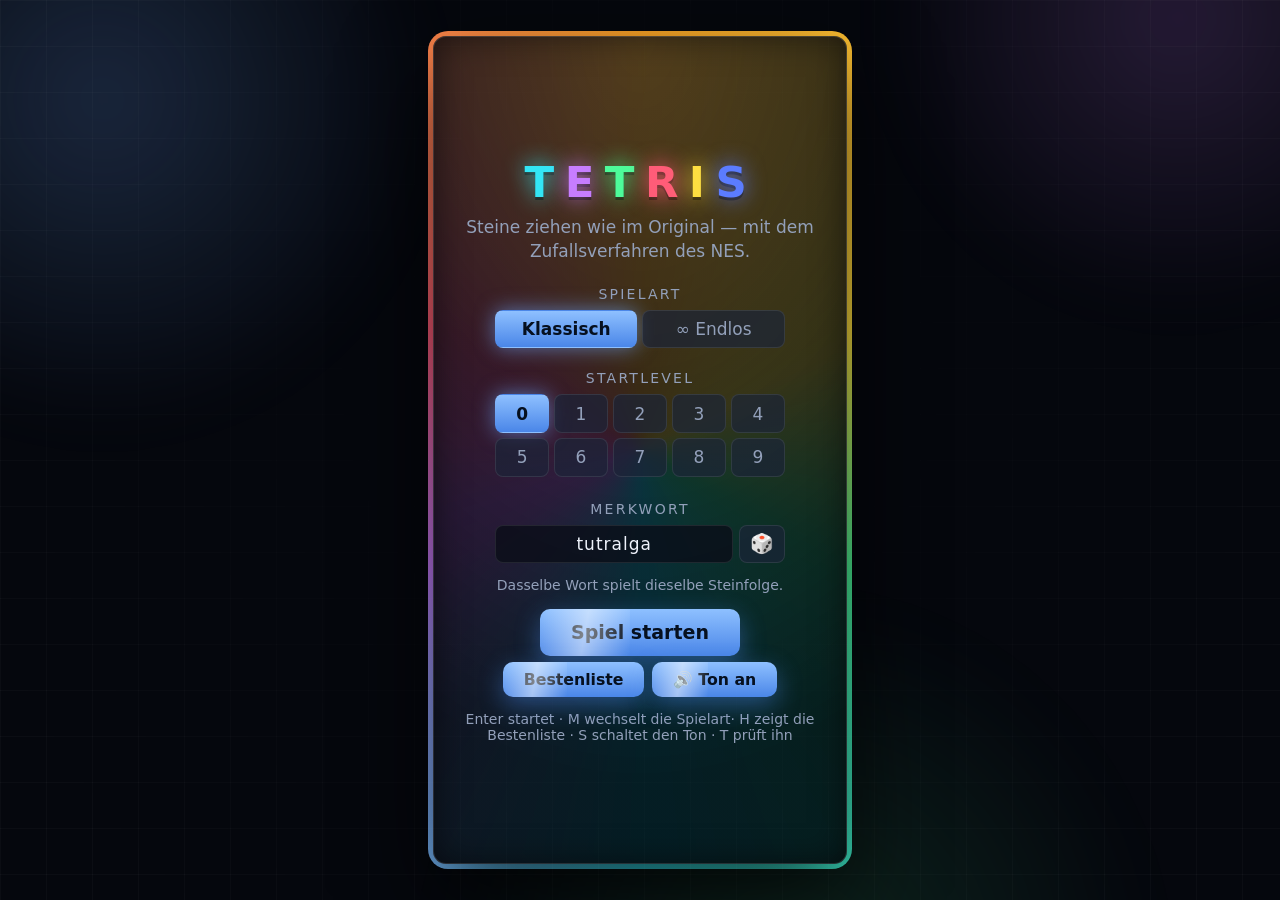
==== commit 1be3b87b: "Add some drum beat to it." ====
--- a/index.html
+++ b/index.html
@@ -3031,6 +3031,11 @@
    würde bei jeder Verzögerung stolpern. Ein Zeitgeber weckt hier nur alle paar
    Hundertstel den Vorratsleger.
 
+   Weil dieser Vorratsleger die einzige Uhr der Musik ist, hängt auch das
+   Schlagzeug (drums.js) an ihm: Jeder Schritt, der hier einen Ton legt, legt
+   dort seinen Schlag. Der Schritt zählt dabei stur vorwärts, gleich wohin die
+   Figur gerade läuft — eine Drehung wendet den Bass, nicht den Takt.
+
    Was hier steht, klingt nur — es kennt weder Spiel noch Tonart. */
 const TetrisArp = (function () {
   const STEP = 0.26;   // Sekunden je Schritt — ein ruhiger, gehender Puls
@@ -3045,6 +3050,7 @@
   let dir = 1;         // 1 = aufwärts, -1 = abwärts
   let pos = 0;         // wo die Figur gerade steht
   let at = 0;          // Zeit des nächsten Schritts auf der Uhr der Tonmaschine
+  let beat = 0;        // der wievielte Schritt seit dem Beginn — der Takt des Schlagzeugs
   let timer = null;    // der Wecker des Vorratslegers
   let live = [];       // was gerade klingt — damit ein Anhalten es noch erwischt
 
@@ -3110,9 +3116,18 @@
       if (at < ctx.currentTime) at = ctx.currentTime + 0.01;
       if (pos >= figure.length || pos < 0) pos = 0;
       note(figure[pos], at);
+      drums("step", ctx, dest, beat, at); // derselbe Schritt schlägt auch das Fell
+      beat++;
       pos = (pos + dir + figure.length) % figure.length;
       at += STEP;
     }
+  }
+
+  /* Das Schlagzeug liegt in drums.js — hier steht nur der eine Weg dorthin.
+     Fehlt es, läuft der Bass eben allein. */
+  function drums(fn, a, b, c, d) {
+    if (typeof TetrisDrums === "undefined" || !TetrisDrums[fn]) return null;
+    return TetrisDrums[fn](a, b, c, d);
   }
 
   /* Ein neuer Akkord: dieselbe Figur, andere Töne. Der Puls beginnt mit dem
@@ -3127,6 +3142,7 @@
     figure = figureOf(semis);
     if (fresh) {
       pos = dir > 0 ? 0 : figure.length - 1;
+      beat = 0; // das Muster beginnt mit der Partie auf der Eins
       at = ctx.currentTime + 0.03;
       if (timer) clearInterval(timer);
       timer = setInterval(pump, TICK);
@@ -3148,9 +3164,11 @@
   // Alles verstummt: der Puls hört auf, und was schon auf der Uhr liegt, wird kurz.
   function stop() {
     if (timer) { clearInterval(timer); timer = null; }
+    drums("stop"); // das Schlagzeug hört mit dem Puls auf, den es teilt
     figure = [];
     dir = 1;
     pos = 0;
+    beat = 0;
     if (!ctx) return;
     const t = ctx.currentTime;
     for (let i = live.length - 1; i >= 0; i--) {
@@ -3173,6 +3191,185 @@
     turn: turn,
     stop: stop,
     direction: direction
+  };
+})();
+</script>
+<script>/* Das Schlagzeug des musikalischen Endlosspiels.
+
+   Es hat keine eigene Uhr: Den Puls schlägt der Bass (arp.js), und derselbe
+   Schritt, der dort einen Ton legt, legt hier einen Schlag. So können die
+   beiden nicht auseinanderlaufen — zwei Zeitgeber nebeneinander täten das
+   unweigerlich, und ein Schlagzeug, das gegen den Bass schleift, ist schlimmer
+   als gar keines.
+
+   Ein Schritt ist eine Achtel. Acht Schritte sind ein Takt, das Muster läuft
+   über zwei Takte, damit die Wiederholung nicht gleich als solche auffällt:
+   Bass auf die Eins und die Drei, Schlag auf die Zwei und die Vier, Hut auf
+   jeder Achtel — und am Ende des zweiten Taktes ein Auftakt zurück auf die Eins.
+
+   Geschlagen wird mit dem, was die Tonmaschine selbst hergibt: ein fallender
+   Sinus für die Trommel, gefiltertes Rauschen für Schlag und Hut. Aufnahmen
+   braucht es dafür nicht. Alles hängt am Regler von sound.js und ist damit von
+   der Stummschaltung (Taste S) mit erfasst.
+
+   Was hier steht, klingt nur — es kennt weder Spiel noch Tonart. */
+const TetrisDrums = (function () {
+  const BAR = 16;        // Schritte des Musters (zwei Takte zu je acht Achteln)
+  const KICK  = [1, 0, 0, 0,  1, 0, 0, 0,   1, 0, 0, 0,  1, 0, 0, 1];
+  const SNARE = [0, 0, 1, 0,  0, 0, 1, 0,   0, 0, 1, 0,  0, 0, 1, 0];
+  const HAT   = [2, 1, 2, 1,  2, 1, 2, 1,   2, 1, 2, 1,  2, 1, 2, 2]; // 2 = betont
+
+  const KICK_LEVEL  = 0.42;
+  const SNARE_LEVEL = 0.20;
+  const HAT_LEVEL   = 0.055; // der Hut steht leise, er soll nur ticken
+
+  let live = [];       // was gerade klingt — damit ein Anhalten es noch erwischt
+  let noiseBuf = null; // das Rauschen, einmal gerechnet
+  let noiseCtx = null; // und die Tonmaschine, für die es gilt
+
+  /* Rauschen als Klangkörper: einmal gefüllt, danach von jedem Schlag geteilt.
+     Vier Zehntel reichen — länger klingt hier ohnehin nichts. */
+  function noise(ctx) {
+    if (noiseBuf && noiseCtx === ctx) return noiseBuf;
+    let buf;
+    try {
+      const len = Math.floor(ctx.sampleRate * 0.4);
+      buf = ctx.createBuffer(1, len, ctx.sampleRate);
+      const d = buf.getChannelData(0);
+      for (let i = 0; i < len; i++) d[i] = Math.random() * 2 - 1;
+    } catch (e) { return null; }
+    noiseBuf = buf;
+    noiseCtx = ctx;
+    return buf;
+  }
+
+  /* Buchführung: Was klingt, steht in der Liste, bis es von selbst endet —
+     nur so kann stop() es vorzeitig kurzmachen. */
+  function track(node, gain) {
+    const v = { node: node, gain: gain };
+    live.push(v);
+    node.onended = function () {
+      const k = live.indexOf(v);
+      if (k >= 0) live.splice(k, 1);
+      try { gain.disconnect(); } catch (e) {}
+    };
+  }
+
+  // Die große Trommel: ein Sinus, der beim Anschlag in die Tiefe fällt.
+  function kick(ctx, dest, t) {
+    let osc, g;
+    try {
+      osc = ctx.createOscillator();
+      g = ctx.createGain();
+    } catch (e) { return; }
+    osc.type = "sine";
+    osc.frequency.setValueAtTime(132, t);
+    osc.frequency.exponentialRampToValueAtTime(44, t + 0.09);
+    g.gain.setValueAtTime(0.0001, t);
+    g.gain.linearRampToValueAtTime(KICK_LEVEL, t + 0.006);
+    g.gain.exponentialRampToValueAtTime(0.0001, t + 0.30);
+    osc.connect(g);
+    g.connect(dest);
+    try { osc.start(t); osc.stop(t + 0.34); } catch (e) { return; }
+    track(osc, g);
+  }
+
+  /* Der Schlag: helles Rauschen für das Fell, dazu ein kurzer Ton als Körper —
+     ohne ihn klingt er wie ein Zischen, nicht wie eine Trommel. */
+  function snare(ctx, dest, t) {
+    const buf = noise(ctx);
+    if (buf) {
+      let src, hp, g;
+      try {
+        src = ctx.createBufferSource();
+        hp = ctx.createBiquadFilter();
+        g = ctx.createGain();
+      } catch (e) { return; }
+      src.buffer = buf;
+      hp.type = "highpass";
+      hp.frequency.value = 1500;
+      g.gain.setValueAtTime(0.0001, t);
+      g.gain.linearRampToValueAtTime(SNARE_LEVEL, t + 0.004);
+      g.gain.exponentialRampToValueAtTime(0.0001, t + 0.16);
+      src.connect(hp);
+      hp.connect(g);
+      g.connect(dest);
+      try { src.start(t); src.stop(t + 0.2); } catch (e) { return; }
+      track(src, g);
+    }
+    let osc, og;
+    try {
+      osc = ctx.createOscillator();
+      og = ctx.createGain();
+    } catch (e) { return; }
+    osc.type = "triangle";
+    osc.frequency.setValueAtTime(196, t);
+    osc.frequency.exponentialRampToValueAtTime(150, t + 0.08);
+    og.gain.setValueAtTime(0.0001, t);
+    og.gain.linearRampToValueAtTime(SNARE_LEVEL * 0.55, t + 0.004);
+    og.gain.exponentialRampToValueAtTime(0.0001, t + 0.09);
+    osc.connect(og);
+    og.connect(dest);
+    try { osc.start(t); osc.stop(t + 0.12); } catch (e) { return; }
+    track(osc, og);
+  }
+
+  // Der Hut: sehr kurzes, sehr hohes Rauschen. Betont ist er etwas lauter.
+  function hat(ctx, dest, t, accent) {
+    const buf = noise(ctx);
+    if (!buf) return;
+    let src, hp, g;
+    try {
+      src = ctx.createBufferSource();
+      hp = ctx.createBiquadFilter();
+      g = ctx.createGain();
+    } catch (e) { return; }
+    src.buffer = buf;
+    src.playbackRate.value = 1.7; // helleres Rauschen als beim Schlag
+    hp.type = "highpass";
+    hp.frequency.value = 7200;
+    const peak = HAT_LEVEL * (accent ? 1.8 : 1);
+    const dur = accent ? 0.055 : 0.035;
+    g.gain.setValueAtTime(0.0001, t);
+    g.gain.linearRampToValueAtTime(peak, t + 0.002);
+    g.gain.exponentialRampToValueAtTime(0.0001, t + dur);
+    src.connect(hp);
+    hp.connect(g);
+    g.connect(dest);
+    try { src.start(t); src.stop(t + dur + 0.02); } catch (e) { return; }
+    track(src, g);
+  }
+
+  /* Ein Schritt des Pulses: Der Bass ruft das für jeden Ton, den er legt, mit
+     der laufenden Nummer des Schritts und der Zeit auf der Uhr der Tonmaschine.
+     Welche Schläge fällig sind, sagt das Muster. */
+  function step(ctx, dest, n, t) {
+    if (!ctx || !dest) return;
+    const i = ((n % BAR) + BAR) % BAR;
+    if (KICK[i]) kick(ctx, dest, t);
+    if (SNARE[i]) snare(ctx, dest, t);
+    if (HAT[i]) hat(ctx, dest, t, HAT[i] > 1);
+  }
+
+  // Alles verstummt: Was schon auf der Uhr liegt, wird kurzgemacht.
+  function stop() {
+    for (let i = live.length - 1; i >= 0; i--) {
+      const v = live[i];
+      const ctx = noiseCtx;
+      try {
+        const t = v.gain.context ? v.gain.context.currentTime : (ctx ? ctx.currentTime : 0);
+        if (v.gain.gain.cancelAndHoldAtTime) v.gain.gain.cancelAndHoldAtTime(t);
+        else v.gain.gain.cancelScheduledValues(t);
+        v.gain.gain.setValueAtTime(Math.max(0.0001, v.gain.gain.value), t);
+        v.gain.gain.exponentialRampToValueAtTime(0.0001, t + 0.04);
+        v.node.stop(t + 0.06);
+      } catch (e) {}
+    }
+  }
+
+  return {
+    step: step,
+    stop: stop
   };
 })();
 </script>
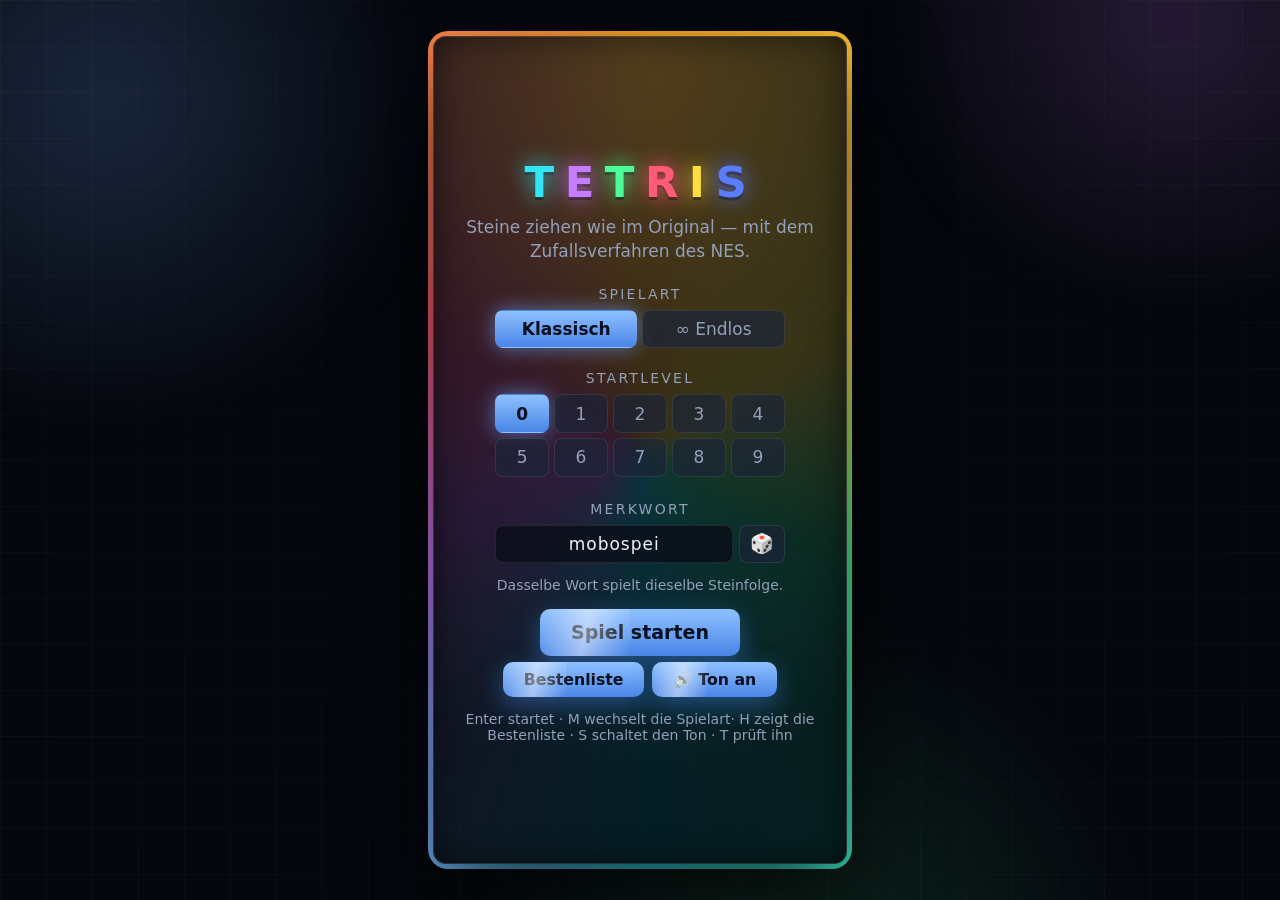
==== commit c978fee4: "Higher up on the board when two blocks already slightly overlap if I move the dropping one left or r" ====
--- a/index.html
+++ b/index.html
@@ -4318,10 +4318,18 @@
            Feldern gleitet sie ohnehin mit; das Nachziehen glättet zusätzlich die
            Sprünge, die die Regel selbst macht — vor allem beim Halten von "ein Feld
            tiefer", wo der Stein sonst im Raster hüpft. Ein neuer Stein oder ein
-           weiter Sprung setzt sie sofort, damit nichts hinterherschleift. */
+           weiter Sprung setzt sie sofort, damit nichts hinterherschleift.
+
+           Nach OBEN wird nie nachgezogen, sondern sofort gesetzt: Höher rückt das
+           Ziel allein dann, wenn der Anwender schiebt oder dreht und der Stein
+           dabei auf etwas zu stehen kommt — der Vorlauf ins nächste Feld ist damit
+           hinfällig. Weich hochzuziehen hieße, den Stein für ein paar Bilder in den
+           Stapel gezeichnet zu lassen und danach sichtbar hochschnappen zu lassen.
+           Sofort gesetzt fällt die Änderung mit dem Zug zusammen, den der Anwender
+           ohnehin gerade sieht — und der Stein steht nie im Stapel. */
         if (g.piece && !g.over) {
           const target = g.piece.y + pieceFrac(g);
-          if (vy === null || vyPiece !== g.piece || g.paused || Math.abs(target - vy) > 2.5) {
+          if (vy === null || vyPiece !== g.piece || g.paused || target < vy || Math.abs(target - vy) > 2.5) {
             vy = target;
           } else {
             vy += (target - vy) * (1 - Math.pow(0.004, dt / 90));
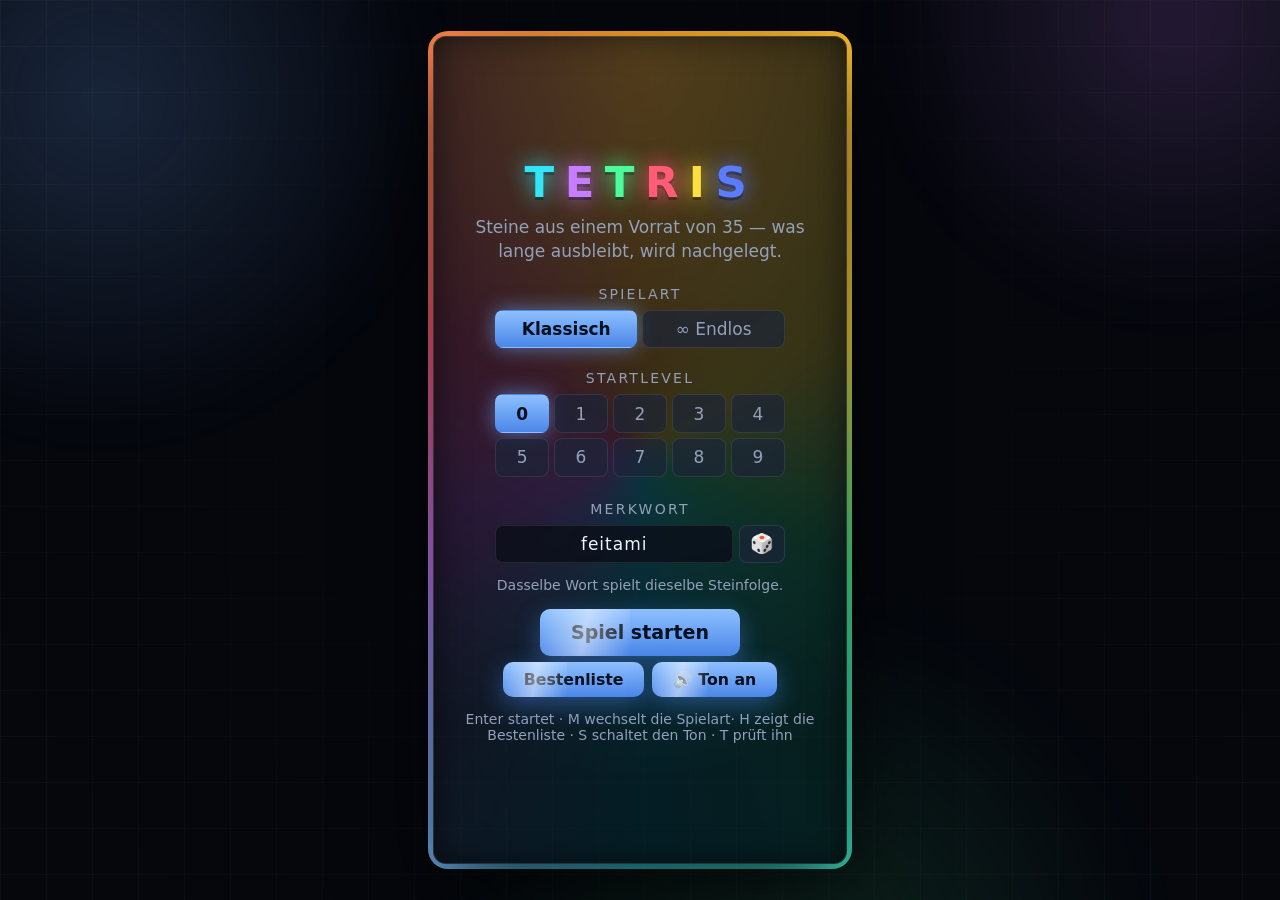
==== commit 9021699a: "Let's try out this RNG: Ive recently been playing fangames with the 35 "Bag" system created for Tetr" ====
--- a/index.html
+++ b/index.html
@@ -1204,67 +1204,154 @@
 <audio data-morphos-src="src/index.html:26:1" id="snd-rows" preload="auto"><source data-morphos-src="src/index.html:26:37" src="[data-uri]" type="audio/mpeg"></audio>
 <audio data-morphos-src="src/index.html:27:1" id="snd-tetris" preload="auto"><source data-morphos-src="src/index.html:27:39" src="[data-uri]" type="audio/mpeg"></audio>
 
-<script>/* Der Zufall des originalen NES-Tetris.
-   Er besteht aus zwei Teilen:
-   1. einem 16-Bit-Schieberegister (LFSR), das die Konsole als Zufallsquelle nutzt,
-   2. dem Auswahlverfahren mit Wiederholungssperre und zweitem Wurf. */
-const NesRng = (function () {
-  // Reihenfolge der Steine, wie sie im Original in der Tabelle steht.
+<script>/* Der Zufall des Spiels: der 35er-Vorrat aus Tetris The Grand Master 3.
+   Er besteht aus vier Teilen:
+   1. einem 16-Bit-Schieberegister (LFSR) als Zufallsquelle — es hängt am Merkwort,
+      damit dasselbe Wort dieselbe Steinfolge spielt,
+   2. einem Vorrat von 35 Steinen (fünf je Sorte), aus dem gezogen wird,
+   3. einem Gedächtnis der letzten vier Steine, gegen das bis zu sechsmal neu
+      gewürfelt wird,
+   4. einer Durstliste: Wer am längsten nicht kam, steht vorn und rückt bei jedem
+      Zug in den frei gewordenen Platz des Vorrats nach. Das gleicht die Verteilung
+      über die Zeit aus, ohne sie starr zu machen. */
+const TetrisRng = (function () {
+  // Reihenfolge der Steinsorten; ihr Platz darin ist zugleich ihre Kennziffer 0..6.
   const ORDER = ["T", "J", "Z", "O", "S", "L", "I"];
+  const POOL = 35;    // fünf Steine je Sorte
+  const COPIES = 5;
+  const MEMORY = 4;   // so viele zuletzt gezogene Steine bleiben im Gedächtnis
+  const ROLLS = 6;    // so oft darf gegen das Gedächtnis neu gewürfelt werden
+
+  /* Das Gedächtnis startet mit S, Z, S, O. Damit sind beim allerersten Zug genau
+     die drei Sorten gesperrt, mit denen sich schlecht anfangen lässt — das Spiel
+     beginnt fast immer mit I, J, L oder T. */
+  const START_MEMORY = [4, 2, 4, 3];
+
+  function fullPool() {
+    const p = [];
+    for (let n = 0; n < COPIES; n++) {
+      for (let i = 0; i < 7; i++) p.push(i);
+    }
+    return p;
+  }
 
   function create(seed) {
     let reg = (seed | 0) & 0xffff;
-    if (reg === 0) reg = 0x8988; // Startwert des Originals; 0 wäre ein totes Register
-    let spawnCount = 0;          // zählt jeden gezogenen Stein, wie im Original
-    let prev = null;             // zuletzt gezogener Stein
+    if (reg === 0) reg = 0x8988; // 0 wäre ein totes Register
+    let pool = fullPool();
+    let memory = START_MEMORY.slice();
+    let drought = [0, 1, 2, 3, 4, 5, 6]; // vorn steht, wer am längsten aussetzt
+    let cached = null;                   // der nach außen gereichte Zustand
 
     /* Ein Schritt des Schieberegisters: Bit 1 und Bit 9 werden verknüpft,
-       das Ergebnis wandert oben wieder hinein. Genutzt wird das obere Byte. */
-    function nextByte() {
+       das Ergebnis wandert oben wieder hinein. */
+    function step() {
       const bit = ((reg >> 1) ^ (reg >> 9)) & 1;
       reg = ((reg >> 1) | (bit << 15)) & 0xffff;
-      return (reg >> 8) & 0xff;
-    }
-
-    /* Erster Wurf: Zufallsbyte plus Zähler, auf 0..7 beschnitten.
-       Fällt dabei die leere achte Stelle oder derselbe Stein wie zuvor,
-       gibt es genau einen zweiten Wurf — verschoben gegen den letzten Stein.
-       Dadurch kommen Wiederholungen seltener, aber nicht nie vor. */
+    }
+
+    /* Ein Zufallsbyte. Acht Schritte, damit zwei Bytes nacheinander nicht sieben
+       ihrer acht Bits teilen — beide Hälften des Registers werden verschränkt. */
+    function nextByte() {
+      for (let i = 0; i < 8; i++) step();
+      return ((reg >> 8) ^ reg) & 0xff;
+    }
+
+    /* Ein Platz im Vorrat, 0..34. 245 ist sieben mal fünfunddreißig: Alles darüber
+       wird verworfen statt umgebogen, sonst wären die vorderen Plätze häufiger. */
+    function nextSlot() {
+      let b = nextByte();
+      for (let guard = 0; b >= 245 && guard < 32; guard++) b = nextByte();
+      return b % POOL;
+    }
+
+    /* Ein Zug: Bis zu sechsmal einen Platz greifen. Steht dort ein Stein, der noch
+       im Gedächtnis liegt, bekommt dieser Platz sofort den durstigsten Stein und es
+       wird neu gewürfelt; der letzte Wurf gilt in jedem Fall. Danach rückt in den
+       geleerten Platz der durstigste Stein nach, und der gezogene wandert ans Ende
+       der Durstliste. */
     function nextPiece() {
-      spawnCount = (spawnCount + 1) & 0xff;
-      let index = (nextByte() + spawnCount) & 7;
-      if (index === 7 || ORDER[index] === prev) {
-        const prevIndex = prev === null ? 0 : ORDER.indexOf(prev);
-        index = ((nextByte() & 7) + prevIndex) % 7;
+      let slot = 0;
+      let piece = 0;
+      for (let roll = 0; roll < ROLLS; roll++) {
+        slot = nextSlot();
+        piece = pool[slot];
+        if (memory.indexOf(piece) < 0) break;
+        if (roll < ROLLS - 1) pool[slot] = drought[0];
       }
-      prev = ORDER[index];
-      return prev;
-    }
-
-    /* Der ganze innere Zustand als einfaches Objekt — damit eine Aufzeichnung
-       ihn festhalten und ein späterer Wiedereinstieg ihn zurücksetzen kann. */
+      pool[slot] = drought[0];
+      const d = drought.indexOf(piece);
+      if (d >= 0) drought.splice(d, 1);
+      drought.push(piece);
+      memory.push(piece);
+      while (memory.length > MEMORY) memory.shift();
+      cached = null;
+      return ORDER[piece];
+    }
+
+    /* Der ganze innere Zustand — damit eine Aufzeichnung ihn festhalten und ein
+       späterer Wiedereinstieg ihn zurücksetzen kann. Die Listen werden zu
+       Ziffernketten, weil jede Kennziffer einstellig ist; das Ergebnis wird
+       aufgehoben und erst beim nächsten Zug erneuert. Die Aufzeichnung hält damit
+       für alle Bilder zwischen zwei Steinen dasselbe Stück im Speicher, statt es
+       sechzigmal in der Sekunde nachzubauen. */
     function getState() {
-      return { reg: reg, spawnCount: spawnCount, prev: prev };
-    }
-
+      if (!cached) {
+        cached = {
+          reg: reg,
+          pool: pool.join(""),
+          memory: memory.join(""),
+          drought: drought.join("")
+        };
+      }
+      return cached;
+    }
+
+    /* Was aus einer Datei kommt, ist fremd: Jede Liste darf als Ziffernkette oder
+       als Zahlenreihe ankommen, und was nicht taugt, wird durch den Anfangszustand
+       ersetzt. Ein altes Band ohne Vorrat läuft so weiter — der Zufall fängt darin
+       lediglich von vorn an. */
     function setState(s) {
+      if (!s) return;
       reg = (s.reg | 0) & 0xffff;
       if (reg === 0) reg = 0x8988;
-      spawnCount = s.spawnCount | 0;
-      prev = s.prev === undefined ? null : s.prev;
-    }
-
-    return { nextPiece, nextByte, getState, setState };
-  }
-
-  // Ein Register, das genau dort weitermacht, wo ein gesicherter Zustand aufhörte.
+      pool = toList(s.pool, POOL) || fullPool();
+      memory = toList(s.memory, MEMORY) || START_MEMORY.slice();
+      const d = toList(s.drought, 7);
+      drought = d && complete(d) ? d : [0, 1, 2, 3, 4, 5, 6];
+      cached = null;
+    }
+
+    return { nextPiece, getState, setState };
+  }
+
+  /* Eine Liste von n Kennziffern — aus einer Ziffernkette oder aus einer
+     Zahlenreihe. Alles andere ergibt null. */
+  function toList(v, n) {
+    let a = v;
+    if (typeof v === "string") {
+      if (v.length !== n) return null;
+      a = [];
+      for (let i = 0; i < n; i++) a.push(v.charCodeAt(i) - 48);
+    }
+    if (!Array.isArray(a) || a.length !== n) return null;
+    return a.every((x) => Number.isInteger(x) && x >= 0 && x < 7) ? a.slice() : null;
+  }
+
+  // Enthält die Durstliste jede Sorte genau einmal?
+  function complete(a) {
+    const seen = [];
+    return a.every((v) => (seen[v] ? false : (seen[v] = true)));
+  }
+
+  // Ein Zufall, der genau dort weitermacht, wo ein gesicherter Zustand aufhörte.
   function restore(s) {
-    const r = create(s.reg);
+    const r = create(s && s.reg);
     r.setState(s);
     return r;
   }
 
-  return { create, restore, ORDER };
+  return { create, restore, POOL, MEMORY, ORDER };
 })();
 </script>
 <script>/* Das Merkwort, aus dem die Steinfolge entsteht.
@@ -1495,7 +1582,7 @@
       mode: mode === FOREVER ? FOREVER : CLASSIC,
       musical: mode === FOREVER && !!musical, // das Klangbett gehört dem Endlosspiel
       seedWord: word,
-      rng: NesRng.create(TetrisSeed.toRegister(word)),
+      rng: TetrisRng.create(TetrisSeed.toRegister(word)),
       board: emptyBoard(),
       piece: null,
       nextType: null,
@@ -1714,7 +1801,7 @@
       mode: snap.mode === FOREVER ? FOREVER : CLASSIC,
       musical: snap.mode === FOREVER && !!snap.musical,
       seedWord: snap.seedWord,
-      rng: NesRng.restore(snap.rng),
+      rng: TetrisRng.restore(snap.rng),
       board: boardFromText(snap.board),
       piece: snap.piece ? Object.assign({}, snap.piece) : null,
       nextType: snap.nextType,
@@ -1968,24 +2055,28 @@
    Ein Ordner, eine Datei je Partie; der Eintrag der Bestenliste merkt sich nur den
    Dateinamen. Verdichtet wird zweifach: Feldbilder wiederholen sich und stehen
    deshalb nur einmal in einem Verzeichnis, jedes Bild nennt nur noch ihre Nummer;
-   der Rest eines Bildes wird zu einer nackten Zahlenreihe ohne Feldnamen. */
+   der Rest eines Bildes wird zu einer nackten Wertereihe ohne Feldnamen. */
 const TetrisArchive = (function () {
   const DIR = "tetris-games";
-  const VERSION = 1;
+  const VERSION = 2; // 2: der Zufallszustand des 35er-Vorrats an den Stellen 13…15
   const TYPES = TetrisPieces.TYPES;
-  const COLUMNS = 29; // so viele Zahlen hat ein Bild
+  const COLUMNS = 29; // so viele Werte hat ein Bild
 
   function typeIndex(t) { return TYPES.indexOf(t); }        // -1: kein Stein
   function typeAt(i) { return i >= 0 && i < TYPES.length ? TYPES[i] : null; }
 
-  /* Ein Bild als Zahlenreihe, in fester Ordnung:
+  /* Ein Bild als Wertereihe, in fester Ordnung — Zahlen bis auf die beiden
+     Ziffernketten des Zufalls:
      0 Zeit, 1 Nummer des Feldbilds, 2 Steinsorte, 3 Drehlage, 4 x, 5 y,
      6 nächste Sorte, 7 Punkte, 8 Reihen, 9 Level,
      10 Merker (1 = Ende, 2 = Wiedereinstieg),
      11 Uhr der Reihenauflösung, 12 Uhr der Schwerkraft,
-     13 Register, 14 Steinzähler, 15 zuletzt gezogener Stein,
+     13 Register, 14 Vorrat als Ziffernkette, 15 Gedächtnis und Durstliste,
      16 volle Reihen als Bitmuster (-1 = keine),
-     17…23 Steinstatistik, 24…28 Reihenschläge. */
+     17…23 Steinstatistik, 24…28 Reihenschläge.
+     In Dateien der Fassung 1 standen an 13…15 drei Zahlen: das Register, der
+     Steinzähler und der zuletzt gezogene Stein des alten NES-Zufalls. Solche
+     Bänder laufen weiter — nur der Zufall beginnt beim Wiedereinstieg neu. */
   function packFrame(snap, boardIdx) {
     const p = snap.piece;
     let mask = -1;
@@ -1999,7 +2090,7 @@
       typeIndex(snap.nextType), snap.score, snap.lines, snap.level,
       (snap.over ? 1 : 0) | (snap.resumed ? 2 : 0),
       Math.round(snap.clearTimer), Math.round(snap.dropTimer),
-      snap.rng.reg, snap.rng.spawnCount, typeIndex(snap.rng.prev),
+      snap.rng.reg, snap.rng.pool, snap.rng.memory + snap.rng.drought,
       mask
     ];
     TYPES.forEach((t) => row.push(snap.stats[t] || 0));
@@ -2041,8 +2132,21 @@
       clearRows: clearRows,
       clearTimer: row[11],
       dropTimer: row[12],
-      rng: { reg: row[13], spawnCount: row[14], prev: typeAt(row[15]) }
+      rng: rngFrom(row)
     };
+  }
+
+  /* Der Zufallszustand eines Bildes. Steht an 14 eine Ziffernkette, stammt das Band
+     aus dieser Fassung; sonst ist es ein altes und nur das Register taugt noch —
+     Vorrat, Gedächtnis und Durstliste beginnt der Zufall dann von vorn. */
+  function rngFrom(row) {
+    const s = { reg: row[13] | 0 };
+    if (typeof row[14] === "string" && typeof row[15] === "string") {
+      s.pool = row[14];
+      s.memory = row[15].slice(0, TetrisRng.MEMORY);
+      s.drought = row[15].slice(TetrisRng.MEMORY);
+    }
+    return s;
   }
 
   function pack(frames, entry) {
@@ -4791,7 +4895,7 @@
       <span class="tl" key=${i} style=${"--i:" + i}>${ch}</span>`)}</h1>
     <p class="lead">${forever
       ? "Endlos: Das Level bleibt, wo es beginnt. Es zählt, wie lange du durchhältst."
-      : "Steine ziehen wie im Original — mit dem Zufallsverfahren des NES."}</p>
+      : "Steine aus einem Vorrat von 35 — was lange ausbleibt, wird nachgelegt."}</p>
     <p class="label">Spielart</p>
     <div class="modes">
       <button class=${"lvl" + (forever ? "" : " on")}
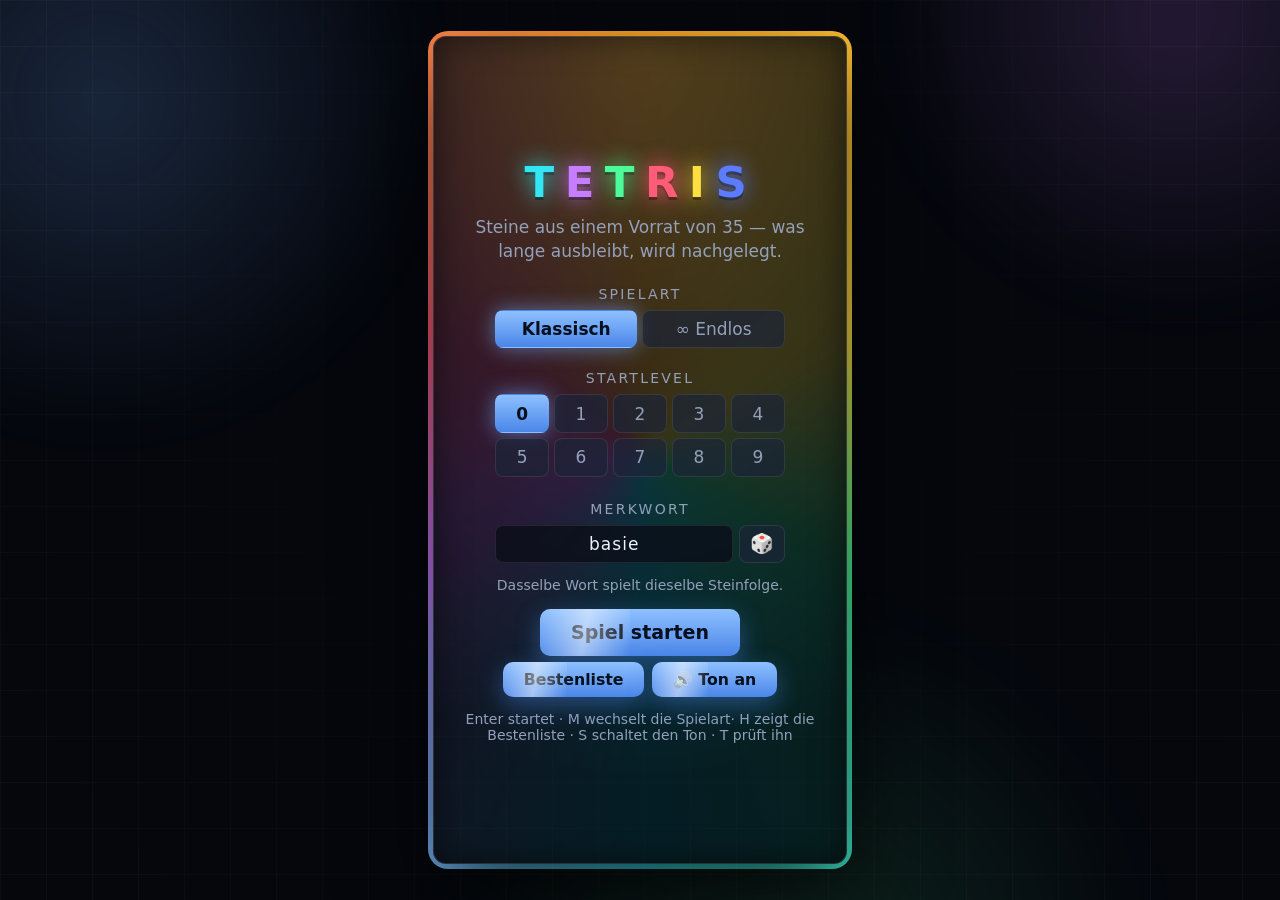
==== commit c82f27a5: "For Bass remove the arpeggio. Instead play one note based on the current chord, when rotating, repea" ====
--- a/index.html
+++ b/index.html
@@ -1558,14 +1558,21 @@
     if (typeof TetrisPad !== "undefined") TetrisPad.stop();
   }
 
-  /* Die Drehung des Steins kehrt die Richtung der Bassfigur um. Sie steht
-     neben dem Klang der Drehung, nicht an seiner Stelle: In der musikalischen
-     Partie schweigt das Geräusch ohnehin, und die Wendung des Basses ist das,
+  /* Die Züge des Steins spielen den Bass: Die Drehung schlägt seinen Ton noch
+     einmal an, der Zug zur Seite sucht einen anderen Ton desselben Akkords.
+     Das steht neben dem Klang des Zuges, nicht an seiner Stelle: In der
+     musikalischen Partie schweigt das Geräusch ohnehin, und der Bass ist das,
      was man dort stattdessen hört. */
   function padTurn(state) {
     if (typeof TetrisPad === "undefined" || !TetrisPad.turn) return;
     if (!state.musical || state.over || state.paused) return;
     TetrisPad.turn();
+  }
+
+  function padShift(state, dx) {
+    if (typeof TetrisPad === "undefined" || !TetrisPad.shift) return;
+    if (!state.musical || state.over || state.paused) return;
+    TetrisPad.shift(dx);
   }
 
   /* Das Merkwort bestimmt den Startwert des Schieberegisters: dasselbe Wort
@@ -1629,6 +1636,7 @@
     const p = state.piece;
     if (collides(state.board, p.type, p.rot, p.x + dx, p.y)) return false;
     p.x += dx;
+    padShift(state, dx);
     emit(state, { k: "move", type: p.type, rot: p.rot, x: p.x, y: p.y, dx: dx });
     state.version++;
     return true;
@@ -3117,194 +3125,223 @@
   };
 })();
 </script>
-<script>/* Der Bass des musikalischen Endlosspiels: eine Figur, die den stehenden Akkord
-   ausschreitet, statt ihn auszuhalten.
-
-   Das Pad (pad.js) hält die Oberstimmen; hier unten läuft der Puls. Die Figur
-   sind die Töne desselben Akkords im Bassbereich — Grundton, Terz, Quinte, dazu
-   der Grundton eine Oktave höher —, einer nach dem anderen in gleichbleibendem
-   Schritt. Wechselt der Akkord, wechseln die Töne; der Puls läuft durch, denn
-   er ist das, was die Partie trägt.
-
-   Die RICHTUNG gehört dem Anwender: Jede gelungene Drehung eines Steins kehrt
-   sie um. Die Figur läuft dann von der Stelle, an der sie gerade steht, wieder
-   zurück — hoch, runter, hoch, je nachdem, wie oft gedreht wurde.
-
-   Gelegt werden die Töne im Voraus auf die Uhr der Tonmaschine, nicht auf die
-   des Bildtakts: Ein Zeitgeber des Fensters ist zu ungenau für einen Puls und
-   würde bei jeder Verzögerung stolpern. Ein Zeitgeber weckt hier nur alle paar
-   Hundertstel den Vorratsleger.
-
-   Weil dieser Vorratsleger die einzige Uhr der Musik ist, hängt auch das
-   Schlagzeug (drums.js) an ihm: Jeder Schritt, der hier einen Ton legt, legt
-   dort seinen Schlag. Der Schritt zählt dabei stur vorwärts, gleich wohin die
-   Figur gerade läuft — eine Drehung wendet den Bass, nicht den Takt.
+<script>/* Der Bass des musikalischen Endlosspiels: EIN Ton, und der Anwender spielt ihn.
+
+   Das Pad (pad.js) hält die Oberstimmen; hier unten steht der Grund. Es ist
+   genau eine Stimme, und sie klingt durch — sie schreitet den Akkord nicht mehr
+   aus, sondern bleibt auf dem Ton stehen, auf den der Anwender sie gestellt hat.
+
+   Was der Anwender damit in der Hand hat:
+     ein neuer Stein  → derselbe Platz, aber die Töne des neuen Akkords
+     eine Drehung     → derselbe Ton noch einmal angeschlagen
+     links / rechts   → eine Sprosse tiefer / höher, also ein anderer Ton
+                        desselben Akkords
+
+   Die Sprossen sind die Töne des Dreiklangs im Bassbereich, aufsteigend:
+   Grundton, Terz, Quinte, Grundton eine Oktave höher. An den Enden der Leiter
+   bleibt der Ton stehen und wird nur wiederholt.
+
+   Es klingt EINE Stimme, die durchläuft, statt für jeden Anschlag eine neue:
+   So gibt es beim Wechsel weder ein Knacken noch eine Lücke, und die Tonhöhe
+   kann auch ohne neuen Anschlag nachrücken. Denn eine gehaltene Taste wiederholt
+   sich zwanzigmal in der Sekunde — so eng angeschlagen wäre der Bass ein
+   Maschinengewehr. Liegen zwei Züge dichter beieinander als MIN_GAP, rückt daher
+   nur noch die Tonhöhe nach, ohne neuen Anschlag.
+
+   Der Puls des Schlagzeugs liegt nicht mehr hier: Seit der Bass keine Figur mehr
+   ausschreitet, hat er keine eigene Uhr, und drums.js führt seine selbst.
 
    Was hier steht, klingt nur — es kennt weder Spiel noch Tonart. */
-const TetrisArp = (function () {
-  const STEP = 0.26;   // Sekunden je Schritt — ein ruhiger, gehender Puls
-  const AHEAD = 0.25;  // so weit im Voraus liegen die Töne auf der Uhr
-  const TICK = 50;     // so oft (ms) wird nachgelegt
-  const LEVEL = 0.22;  // wie laut der Bass steht
-
-  let ctx = null;      // die Tonmaschine, sobald ein Akkord da war
-  let dest = null;     // der Regler, an dem alles hängt (die Stummschaltung)
-  let root = 0;        // die Frequenz, auf die sich die Halbtöne beziehen
-  let figure = [];     // die Töne der Figur, aufsteigend (Halbtöne über root)
-  let dir = 1;         // 1 = aufwärts, -1 = abwärts
-  let pos = 0;         // wo die Figur gerade steht
-  let at = 0;          // Zeit des nächsten Schritts auf der Uhr der Tonmaschine
-  let beat = 0;        // der wievielte Schritt seit dem Beginn — der Takt des Schlagzeugs
-  let timer = null;    // der Wecker des Vorratslegers
-  let live = [];       // was gerade klingt — damit ein Anhalten es noch erwischt
-
-  /* Die Töne der Figur aus dem Dreiklang: der Grundton in die tiefe Oktave
-     gelegt (wie beim gehaltenen Bass zuvor), darüber Terz und Quinte im
-     nächstliegenden Abstand, oben der Grundton wieder. */
-  function figureOf(semis) {
+const TetrisBass = (function () {
+  const LEVEL = 0.26;    // wie laut der Bass im Anschlag steht
+  const SUSTAIN = 0.6;   // auf diesen Anteil sinkt er danach und bleibt stehen
+  const MIN_GAP = 0.11;  // so dicht dürfen zwei Anschläge frühestens stehen
+  const DIP = 0.012;     // die kurze Senke vor dem Anschlag — sie macht ihn hörbar
+
+  const NAMES = ["C", "D♭", "D", "E♭", "E", "F", "G♭", "G", "A♭", "A", "B♭", "B"];
+
+  let ctx = null;    // die Tonmaschine, sobald ein Akkord da war
+  let dest = null;   // der Regler, an dem alles hängt (die Stummschaltung)
+  let root = 0;      // die Frequenz, auf die sich die Halbtöne beziehen
+  let rungs = [];    // die Sprossen: Halbtöne über root, aufsteigend
+  let pos = 0;       // auf welcher Sprosse der Ton gerade steht
+  let voice = null;  // die eine Stimme
+  let last = -1;     // wann zuletzt angeschlagen wurde (Uhr der Tonmaschine)
+
+  /* Die Sprossen aus dem Dreiklang: der Grundton in die tiefe Oktave gelegt,
+     darüber Terz und Quinte im nächstliegenden Abstand, oben der Grundton
+     wieder. */
+  function rungsOf(semis) {
     const pcs = [];
     for (let i = 0; i < semis.length; i++) pcs.push(((semis[i] % 12) + 12) % 12);
     const base = pcs[0] - 12;
-    const fig = [base];
+    const out = [base];
     for (let i = 1; i < pcs.length; i++) {
       let n = pcs[i] - 12;
-      while (n <= fig[fig.length - 1]) n += 12;
-      fig.push(n);
-    }
-    fig.push(base + 12);
-    return fig;
-  }
-
-  /* Ein Ton der Figur: ein Dreieck durch ein Filter, das mit ihm zufällt —
-     das gibt den weichen Anschlag eines gezupften Basses statt eines Piepsens.
-     Gelegt wird er auf die Zeit t, nicht auf jetzt. */
-  function note(semi, t) {
-    const freq = root * Math.pow(2, semi / 12);
-    let osc, gain, filt;
+      while (n <= out[out.length - 1]) n += 12;
+      out.push(n);
+    }
+    out.push(base + 12);
+    return out;
+  }
+
+  function freqOf(semi) { return root * Math.pow(2, semi / 12); }
+
+  /* Die Stimme: ein Dreieck durch ein Filter. Sie entsteht einmal und läuft,
+     bis alles verstummt — Anschlag und Tonhöhe sind Bewegungen an ihr. */
+  function ensure() {
+    if (voice && voice.ctx === ctx && voice.dest === dest) return voice;
+    release(true);
+    let osc, filt, gain;
     try {
       osc = ctx.createOscillator();
+      filt = ctx.createBiquadFilter();
       gain = ctx.createGain();
-      filt = ctx.createBiquadFilter();
-    } catch (e) { return; }
+    } catch (e) { return null; }
     filt.type = "lowpass";
     filt.Q.value = 0.9;
-    filt.frequency.setValueAtTime(Math.max(400, freq * 5), t);
-    filt.frequency.exponentialRampToValueAtTime(Math.max(220, freq * 1.8), t + STEP * 0.8);
+    filt.frequency.value = 600;
     osc.type = "triangle";
-    osc.frequency.setValueAtTime(freq, t);
-    gain.gain.setValueAtTime(0.0001, t);
-    gain.gain.linearRampToValueAtTime(LEVEL, t + 0.015);
-    gain.gain.exponentialRampToValueAtTime(0.0001, t + STEP * 0.92);
+    osc.frequency.value = freqOf(rungs.length ? rungs[pos] : 0);
+    gain.gain.value = 0.0001;
     osc.connect(filt);
     filt.connect(gain);
     gain.connect(dest);
-    try { osc.start(t); osc.stop(t + STEP); } catch (e) { return; }
-    const v = { osc: osc, gain: gain };
-    live.push(v);
-    osc.onended = function () {
-      const k = live.indexOf(v);
-      if (k >= 0) live.splice(k, 1);
-      try { gain.disconnect(); } catch (e) {}
-    };
-  }
-
-  /* Der Vorratsleger: alles, was in den nächsten AHEAD Sekunden fällig wird,
-     kommt jetzt auf die Uhr. Ist die Uhr davongelaufen (das Fenster stand
-     still), schließt der Puls wieder auf, statt die verpassten Schritte
-     nachzuholen. */
-  function pump() {
-    if (!ctx || !figure.length) return;
-    const until = ctx.currentTime + AHEAD;
-    let guard = 0;
-    while (at < until && guard++ < 16) {
-      if (at < ctx.currentTime) at = ctx.currentTime + 0.01;
-      if (pos >= figure.length || pos < 0) pos = 0;
-      note(figure[pos], at);
-      drums("step", ctx, dest, beat, at); // derselbe Schritt schlägt auch das Fell
-      beat++;
-      pos = (pos + dir + figure.length) % figure.length;
-      at += STEP;
-    }
-  }
-
-  /* Das Schlagzeug liegt in drums.js — hier steht nur der eine Weg dorthin.
-     Fehlt es, läuft der Bass eben allein. */
-  function drums(fn, a, b, c, d) {
-    if (typeof TetrisDrums === "undefined" || !TetrisDrums[fn]) return null;
-    return TetrisDrums[fn](a, b, c, d);
-  }
-
-  /* Ein neuer Akkord: dieselbe Figur, andere Töne. Der Puls beginnt mit dem
-     ersten Akkord und läuft danach durch — ein Neuansetzen bei jedem Wechsel
-     wäre der Absatz, den es hier gerade nicht geben soll. */
+    try { osc.start(); } catch (e) { return null; }
+    voice = { ctx: ctx, dest: dest, osc: osc, filt: filt, gain: gain };
+    return voice;
+  }
+
+  /* Den Ton der aktuellen Sprosse hören lassen. Steht der letzte Anschlag noch
+     keine MIN_GAP zurück, rückt allein die Tonhöhe nach: Der Bass wandert dann
+     mit dem gehaltenen Zug, statt zu hämmern. */
+  function play() {
+    if (!ctx || !dest || !rungs.length) return;
+    const v = ensure();
+    if (!v) return;
+    const t = ctx.currentTime + 0.005;
+    const freq = freqOf(rungs[pos]);
+    if (last >= 0 && t - last < MIN_GAP) {
+      try {
+        const p = v.osc.frequency;
+        p.cancelScheduledValues(t);
+        p.setValueAtTime(p.value, t);
+        p.linearRampToValueAtTime(freq, t + 0.04);
+      } catch (e) {}
+      return;
+    }
+    try {
+      const g = v.gain.gain;
+      if (g.cancelAndHoldAtTime) g.cancelAndHoldAtTime(t);
+      else g.cancelScheduledValues(t);
+      g.setValueAtTime(Math.max(0.0001, g.value), t);
+      g.exponentialRampToValueAtTime(0.0001, t + DIP);
+      g.exponentialRampToValueAtTime(LEVEL, t + DIP + 0.02);
+      g.exponentialRampToValueAtTime(Math.max(0.0001, LEVEL * SUSTAIN), t + 0.5);
+      // Die Tonhöhe wechselt in der Senke — dort hört man den Sprung nicht.
+      const p = v.osc.frequency;
+      p.cancelScheduledValues(t);
+      p.setValueAtTime(p.value, t);
+      p.setValueAtTime(freq, t + DIP);
+      // Das Filter geht mit dem Anschlag auf und fällt wieder zu: der Zupf.
+      const f = v.filt.frequency;
+      if (f.cancelAndHoldAtTime) f.cancelAndHoldAtTime(t);
+      else f.cancelScheduledValues(t);
+      f.setValueAtTime(Math.max(80, f.value), t);
+      f.setValueAtTime(Math.max(400, freq * 7), t + DIP);
+      f.exponentialRampToValueAtTime(Math.max(220, freq * 2.2), t + 0.45);
+    } catch (e) {}
+    last = t;
+  }
+
+  /* Ein neuer Akkord: dieselbe Sprosse, andere Töne. So bleibt die Linie, die
+     der Anwender gespielt hat, über den Akkordwechsel hinweg erhalten. */
   function set(c, d, rootHz, semis) {
     if (!c || !d) return;
-    const fresh = !timer || ctx !== c;
     ctx = c;
     dest = d;
     root = rootHz;
-    figure = figureOf(semis);
-    if (fresh) {
-      pos = dir > 0 ? 0 : figure.length - 1;
-      beat = 0; // das Muster beginnt mit der Partie auf der Eins
-      at = ctx.currentTime + 0.03;
-      if (timer) clearInterval(timer);
-      timer = setInterval(pump, TICK);
-    }
-    pump(); // der erste Schritt soll mit dem Akkord kommen, nicht erst beim Wecken
-  }
-
-  /* Die Drehung des Steins kehrt die Figur um. Sie springt dabei nicht an den
-     Anfang zurück, sondern läuft von hier aus zurück — man hört die Wendung,
-     nicht einen Neuanfang. */
-  function turn() {
-    if (!figure.length) { dir = -dir; return dir; }
-    dir = -dir;
-    // Zwei Schritte zurück, damit der nächste Ton nicht der eben gehörte ist.
-    pos = (pos + 2 * dir + 2 * figure.length) % figure.length;
-    return dir;
-  }
-
-  // Alles verstummt: der Puls hört auf, und was schon auf der Uhr liegt, wird kurz.
+    rungs = rungsOf(semis);
+    if (pos >= rungs.length) pos = rungs.length - 1;
+    if (pos < 0) pos = 0;
+    play();
+  }
+
+  // Die Drehung des Steins: derselbe Ton noch einmal.
+  function turn() { play(); return pos; }
+
+  /* Der Zug zur Seite sucht einen anderen Ton desselben Akkords: nach links
+     eine Sprosse tiefer, nach rechts eine höher. Am Ende der Leiter bleibt der
+     Ton stehen und wird wiederholt. */
+  function shift(dx) {
+    if (!rungs.length) return pos;
+    const next = pos + (dx > 0 ? 1 : -1);
+    if (next >= 0 && next < rungs.length) pos = next;
+    play();
+    return pos;
+  }
+
+  /* Die Stimme abbauen: leiser werden, dann verstummen. quick ist der Fall,
+     dass sofort eine neue an ihre Stelle tritt. */
+  function release(quick) {
+    const v = voice;
+    voice = null;
+    if (!v) return;
+    try {
+      const t = v.ctx.currentTime;
+      const g = v.gain.gain;
+      if (g.cancelAndHoldAtTime) g.cancelAndHoldAtTime(t);
+      else g.cancelScheduledValues(t);
+      g.setValueAtTime(Math.max(0.0001, g.value), t);
+      g.exponentialRampToValueAtTime(0.0001, t + (quick ? 0.02 : 0.08));
+      v.osc.stop(t + (quick ? 0.05 : 0.12));
+      v.osc.onended = function () { try { v.gain.disconnect(); } catch (e) {} };
+    } catch (e) {}
+  }
+
+  // Alles verstummt: beim Pausieren, beim Spielende, beim Verlassen der Partie.
   function stop() {
-    if (timer) { clearInterval(timer); timer = null; }
-    drums("stop"); // das Schlagzeug hört mit dem Puls auf, den es teilt
-    figure = [];
-    dir = 1;
+    rungs = [];
     pos = 0;
-    beat = 0;
-    if (!ctx) return;
-    const t = ctx.currentTime;
-    for (let i = live.length - 1; i >= 0; i--) {
-      const v = live[i];
-      try {
-        if (v.gain.gain.cancelAndHoldAtTime) v.gain.gain.cancelAndHoldAtTime(t);
-        else v.gain.gain.cancelScheduledValues(t);
-        v.gain.gain.setValueAtTime(Math.max(0.0001, v.gain.gain.value), t);
-        v.gain.gain.exponentialRampToValueAtTime(0.0001, t + 0.06);
-        v.osc.stop(t + 0.08);
-      } catch (e) {}
-    }
-  }
-
-  // Für die Anzeige: läuft die Figur gerade aufwärts oder abwärts?
-  function direction() { return dir; }
+    last = -1;
+    release(false);
+  }
+
+  /* Für die Anzeige: der Name des stehenden Tons samt Oktave. Gerechnet wird er
+     aus der Frequenz, damit dieses Modul die Tonart weiterhin nicht kennen
+     muss. */
+  function label() {
+    if (!rungs.length || !root) return "";
+    const freq = freqOf(rungs[pos]);
+    const midi = Math.round(69 + 12 * Math.log(freq / 440) / Math.LN2);
+    return NAMES[((midi % 12) + 12) % 12] + (Math.floor(midi / 12) - 1);
+  }
+
+  // Für die Anzeige: die wievielte Sprosse von wie vielen.
+  function rung() { return { pos: pos, count: rungs.length }; }
 
   return {
     set: set,
     turn: turn,
+    shift: shift,
     stop: stop,
-    direction: direction
+    label: label,
+    rung: rung
   };
 })();
 </script>
 <script>/* Das Schlagzeug des musikalischen Endlosspiels.
 
-   Es hat keine eigene Uhr: Den Puls schlägt der Bass (arp.js), und derselbe
-   Schritt, der dort einen Ton legt, legt hier einen Schlag. So können die
-   beiden nicht auseinanderlaufen — zwei Zeitgeber nebeneinander täten das
-   unweigerlich, und ein Schlagzeug, das gegen den Bass schleift, ist schlimmer
-   als gar keines.
+   Der Puls gehört ihm selbst: Der Bass (bass.js) schreitet den Akkord nicht mehr
+   aus, sondern spielt den einen Ton, den der Anwender ihm stellt — er hat keine
+   Uhr mehr, an die sich ein Schlagzeug hängen könnte. Also führt es hier eine
+   eigene. Sie ist die einzige der Musik, und damit gibt es nichts, wogegen sie
+   schleifen könnte.
+
+   Gelegt werden die Schläge im Voraus auf die Uhr der Tonmaschine, nicht auf die
+   des Bildtakts: Ein Zeitgeber des Fensters ist zu ungenau für einen Puls und
+   würde bei jeder Verzögerung stolpern. Ein Zeitgeber weckt hier nur alle paar
+   Hundertstel den Vorratsleger.
 
    Ein Schritt ist eine Achtel. Acht Schritte sind ein Takt, das Muster läuft
    über zwei Takte, damit die Wiederholung nicht gleich als solche auffällt:
@@ -3327,9 +3364,18 @@
   const SNARE_LEVEL = 0.20;
   const HAT_LEVEL   = 0.055; // der Hut steht leise, er soll nur ticken
 
+  const STEP = 0.26;   // Sekunden je Schritt (eine Achtel) — ein ruhiges Gehtempo
+  const AHEAD = 0.25;  // so weit im Voraus liegen die Schläge auf der Uhr
+  const TICK = 50;     // so oft (ms) wird nachgelegt
+
   let live = [];       // was gerade klingt — damit ein Anhalten es noch erwischt
   let noiseBuf = null; // das Rauschen, einmal gerechnet
   let noiseCtx = null; // und die Tonmaschine, für die es gilt
+  let ctxRef = null;   // die Tonmaschine des laufenden Pulses
+  let destRef = null;  // der Regler, an dem die Schläge hängen
+  let beat = 0;        // der wievielte Schritt seit dem Beginn
+  let at = 0;          // Zeit des nächsten Schritts auf der Uhr der Tonmaschine
+  let timer = null;    // der Wecker des Vorratslegers
 
   /* Rauschen als Klangkörper: einmal gefüllt, danach von jedem Schlag geteilt.
      Vier Zehntel reichen — länger klingt hier ohnehin nichts. */
@@ -3444,9 +3490,8 @@
     track(src, g);
   }
 
-  /* Ein Schritt des Pulses: Der Bass ruft das für jeden Ton, den er legt, mit
-     der laufenden Nummer des Schritts und der Zeit auf der Uhr der Tonmaschine.
-     Welche Schläge fällig sind, sagt das Muster. */
+  /* Ein Schritt des Pulses: Welche Schläge auf ihm fällig sind, sagt das Muster.
+     Gelegt werden sie auf die Zeit t, nicht auf jetzt. */
   function step(ctx, dest, n, t) {
     if (!ctx || !dest) return;
     const i = ((n % BAR) + BAR) % BAR;
@@ -3455,8 +3500,41 @@
     if (HAT[i]) hat(ctx, dest, t, HAT[i] > 1);
   }
 
-  // Alles verstummt: Was schon auf der Uhr liegt, wird kurzgemacht.
+  /* Der Vorratsleger: alles, was in den nächsten AHEAD Sekunden fällig wird,
+     kommt jetzt auf die Uhr. Ist die Uhr davongelaufen (das Fenster stand
+     still), schließt der Puls wieder auf, statt die verpassten Schritte
+     nachzuholen. */
+  function pump() {
+    if (!ctxRef || !destRef) return;
+    const until = ctxRef.currentTime + AHEAD;
+    let guard = 0;
+    while (at < until && guard++ < 16) {
+      if (at < ctxRef.currentTime) at = ctxRef.currentTime + 0.01;
+      step(ctxRef, destRef, beat, at);
+      beat++;
+      at += STEP;
+    }
+  }
+
+  /* Den Puls beginnen. Läuft er schon auf derselben Tonmaschine, geschieht
+     nichts: Das Muster soll über die Akkordwechsel hinweg durchlaufen, statt
+     bei jedem Stein neu auf der Eins anzusetzen. */
+  function start(ctx, dest) {
+    if (!ctx || !dest) return;
+    if (timer && ctxRef === ctx && destRef === dest) return;
+    if (timer) clearInterval(timer);
+    ctxRef = ctx;
+    destRef = dest;
+    beat = 0; // das Muster beginnt mit der Partie auf der Eins
+    at = ctx.currentTime + 0.03;
+    timer = setInterval(pump, TICK);
+    pump(); // der erste Schlag soll mit dem ersten Stein kommen
+  }
+
+  // Alles verstummt: Der Puls hört auf, und was schon auf der Uhr liegt, wird kurzgemacht.
   function stop() {
+    if (timer) { clearInterval(timer); timer = null; }
+    beat = 0;
     for (let i = live.length - 1; i >= 0; i--) {
       const v = live[i];
       const ctx = noiseCtx;
@@ -3472,7 +3550,7 @@
   }
 
   return {
-    step: step,
+    start: start,
     stop: stop
   };
 })();
@@ -3487,8 +3565,8 @@
    Die Zuordnung ist fest und stammt vom Anwender:
      I → I,  S → IV,  O → II,  Z → III,  T → V,  J → VI,  L → VII.
    Die Tonart ist F-Dur; die Stufen sind ihre Dreiklänge. Der Bass darunter
-   gehört nicht mehr hierher: Er schreitet den Akkord aus (arp.js) statt ihn
-   auszuhalten — hier stehen nur noch die Oberstimmen.
+   gehört nicht hierher: Er steht in bass.js und spielt den EINEN Ton des
+   Akkords, den der Anwender ihm stellt — hier stehen nur die Oberstimmen.
 
    Der Übergang von einer Farbe zur nächsten ist die eigentliche Arbeit hier.
    Zwei Dinge machen ihn weich: eine gleichleistungs-Blende (die eine Farbe geht
@@ -3600,7 +3678,7 @@
   /* Ein Akkord als Klangkörper: drei Töne, jeder aus zwei leicht gegeneinander
      verstimmten Stimmen, alles durch ein weiches Tiefpassfilter, das beim
      Einsetzen langsam aufgeht. Das ergibt das Schweben eines Pads. Der Grund
-     darunter kommt vom Bass in arp.js. */
+     darunter kommt vom Bass in bass.js. */
   function build(ctx, dest, notes, det) {
     const t0 = ctx.currentTime + 0.01;
     const out = ctx.createGain();
@@ -3694,29 +3772,40 @@
     voice = build(b.ctx, b.master, led, drift);
     voiceType = voice ? type : "";
     lastVoicing = led;
-    // Der Bass schreitet denselben Akkord aus; sein Puls läuft dabei durch.
-    arp("set", b.ctx, b.master, ROOT, spec.semis);
+    /* Der Bass nimmt denselben Akkord: Er bleibt auf seiner Sprosse stehen und
+       spielt dort den Ton des neuen Akkords. Das Schlagzeug läuft dazu — sein
+       Puls beginnt mit dem ersten Stein und läuft danach durch. */
+    bass("set", b.ctx, b.master, ROOT, spec.semis);
+    drums("start", b.ctx, b.master);
     return !!voice;
   }
 
-  /* Der Bass liegt in arp.js — hier steht nur der eine Weg dorthin, damit
-     außerhalb niemand zwei Dinge kennen muss. Fehlt er, klingt eben das Pad
-     allein. */
-  function arp(fn, a, b2, c, d) {
-    if (typeof TetrisArp === "undefined" || !TetrisArp[fn]) return null;
-    return TetrisArp[fn](a, b2, c, d);
-  }
-
-  /* Die Drehung des Steins kehrt die Richtung der Bassfigur um — das Einzige,
-     was der Anwender an der Musik unmittelbar in der Hand hat. */
-  function turn() { return arp("turn"); }
-
-  // Für die Anzeige: 1, wenn die Figur aufwärts läuft, -1 abwärts.
-  function direction() { return arp("direction") || 1; }
+  /* Bass (bass.js) und Schlagzeug (drums.js) liegen nebenan — hier stehen nur
+     die beiden Wege dorthin, damit außerhalb niemand drei Dinge kennen muss.
+     Fehlen sie, klingt eben das Pad allein. */
+  function bass(fn, a, b2, c, d) {
+    if (typeof TetrisBass === "undefined" || !TetrisBass[fn]) return null;
+    return TetrisBass[fn](a, b2, c, d);
+  }
+
+  function drums(fn, a, b2) {
+    if (typeof TetrisDrums === "undefined" || !TetrisDrums[fn]) return null;
+    return TetrisDrums[fn](a, b2);
+  }
+
+  /* Was der Anwender an der Musik unmittelbar in der Hand hat: Die Drehung des
+     Steins schlägt den Bass-Ton noch einmal an, der Zug zur Seite sucht einen
+     anderen Ton desselben Akkords — nach links tiefer, nach rechts höher. */
+  function turn() { return bass("turn"); }
+  function shift(dx) { return bass("shift", dx); }
+
+  // Für die Anzeige: der Name des Tons, auf dem der Bass gerade steht.
+  function bassNote() { return bass("label") || ""; }
 
   // Alles verstummt — beim Pausieren, beim Spielende, beim Verlassen der Partie.
   function stop() {
-    arp("stop"); // der Bass hört mit dem Bett auf
+    bass("stop");  // der Bass hört mit dem Bett auf
+    drums("stop"); // und das Schlagzeug mit ihm
     release(voice, true);
     voice = null;
     voiceType = "";
@@ -3733,11 +3822,12 @@
   return {
     chord: chord,
     turn: turn,
+    shift: shift,
     stop: stop,
     chordOf: chordOf,
     keyName: keyName,
     playing: playing,
-    direction: direction
+    bassNote: bassNote
   };
 })();
 </script>
@@ -4797,14 +4887,14 @@
   const next = TetrisPad.chordOf(game.nextType);
   const cur = TetrisPad.chordOf(game.piece ? game.piece.type : TetrisPad.playing()) || next;
   if (!cur) return null;
-  // Wohin der Bass gerade läuft — jede Drehung des Steins kehrt es um.
-  const up = TetrisPad.direction() > 0;
+  // Auf welchem Ton des Akkords der Bass gerade steht — die Züge stellen ihn.
+  const bass = TetrisPad.bassNote();
   return html`<div class="box">
     <h2>Akkord</h2>
     <p class="big degree">${cur.deg}</p>
     <p class="mode-line">${cur.name} · ${TetrisPad.keyName()}</p>
     ${next && html`<p class="mode-line">dann ${next.deg} · ${next.name}</p>`}
-    <p class="mode-line">Bass ${up ? "↑ aufwärts" : "↓ abwärts"}</p>
+    ${bass && html`<p class="mode-line">Bass ${bass} · ← tiefer · → höher</p>`}
   </div>`;
 }
 
@@ -4908,8 +4998,9 @@
         ${musical ? "♫ Musik an" : "♫ Musik aus"}</button>
     </div>`}
     ${forever && musical && html`<p class="hint tight">Jeder Stein ist eine Stufe
-      in ${TetrisPad.keyName()} — sein Akkord klingt, sobald er erscheint, und
-      ein Bass schreitet ihn aus. Jede Drehung kehrt dessen Richtung um.
+      in ${TetrisPad.keyName()} — sein Akkord klingt, sobald er erscheint.
+      Darunter steht ein Bass auf einem Ton des Akkords: Drehen schlägt ihn
+      erneut an, Links und Rechts suchen einen anderen.
       Die Spielgeräusche schweigen dann.</p>`}
     <p class="label">${forever ? "Festes Level" : "Startlevel"}</p>
     <div class="levels">
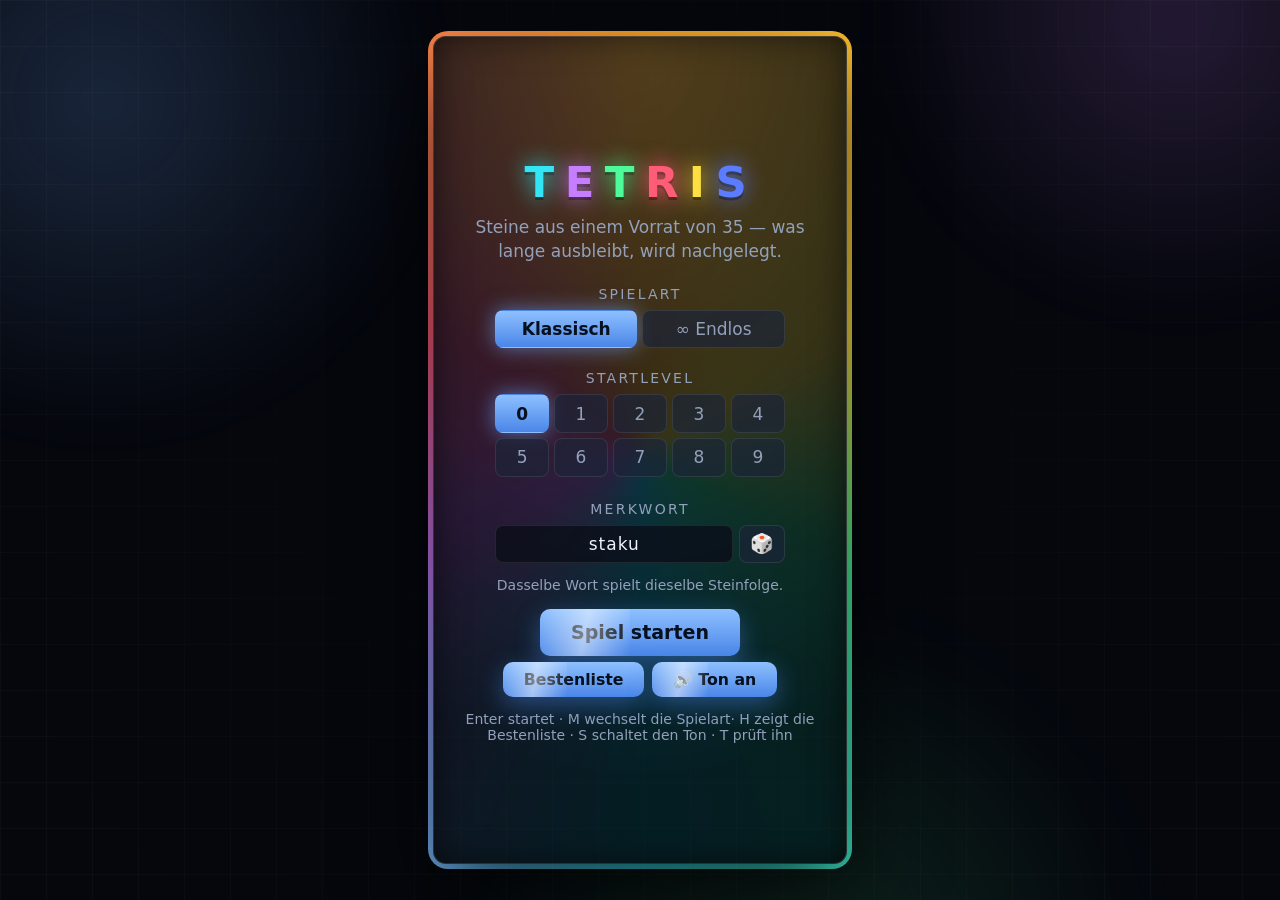
==== commit 3f4fecc0: "rotation picks another base note as well." ====
--- a/index.html
+++ b/index.html
@@ -1558,8 +1558,8 @@
     if (typeof TetrisPad !== "undefined") TetrisPad.stop();
   }
 
-  /* Die Züge des Steins spielen den Bass: Die Drehung schlägt seinen Ton noch
-     einmal an, der Zug zur Seite sucht einen anderen Ton desselben Akkords.
+  /* Die Züge des Steins spielen den Bass: Der Zug zur Seite sucht den Nachbarton
+     des Akkords, die Drehung springt zu einem entfernteren.
      Das steht neben dem Klang des Zuges, nicht an seiner Stelle: In der
      musikalischen Partie schweigt das Geräusch ohnehin, und der Bass ist das,
      was man dort stattdessen hört. */
@@ -3133,13 +3133,15 @@
 
    Was der Anwender damit in der Hand hat:
      ein neuer Stein  → derselbe Platz, aber die Töne des neuen Akkords
-     eine Drehung     → derselbe Ton noch einmal angeschlagen
+     eine Drehung     → ein Sprung über zwei Sprossen, also ebenfalls ein
+                        anderer Ton desselben Akkords
      links / rechts   → eine Sprosse tiefer / höher, also ein anderer Ton
                         desselben Akkords
 
    Die Sprossen sind die Töne des Dreiklangs im Bassbereich, aufsteigend:
    Grundton, Terz, Quinte, Grundton eine Oktave höher. An den Enden der Leiter
-   bleibt der Ton stehen und wird nur wiederholt.
+   bleibt der Schritt zur Seite stehen und wiederholt nur den Ton; der Sprung
+   der Drehung läuft dagegen oben um und beginnt wieder unten.
 
    Es klingt EINE Stimme, die durchläuft, statt für jeden Anschlag eine neue:
    So gibt es beim Wechsel weder ein Knacken noch eine Lücke, und die Tonhöhe
@@ -3157,6 +3159,7 @@
   const SUSTAIN = 0.6;   // auf diesen Anteil sinkt er danach und bleibt stehen
   const MIN_GAP = 0.11;  // so dicht dürfen zwei Anschläge frühestens stehen
   const DIP = 0.012;     // die kurze Senke vor dem Anschlag — sie macht ihn hörbar
+  const LEAP = 2;        // um so viele Sprossen springt die Drehung (mit Umlauf)
 
   const NAMES = ["C", "D♭", "D", "E♭", "E", "F", "G♭", "G", "A♭", "A", "B♭", "B"];
 
@@ -3267,8 +3270,16 @@
     play();
   }
 
-  // Die Drehung des Steins: derselbe Ton noch einmal.
-  function turn() { play(); return pos; }
+  /* Die Drehung des Steins sucht sich ebenfalls einen anderen Ton, aber im
+     Sprung: zwei Sprossen weiter, und über das obere Ende der Leiter hinaus
+     wieder von unten. So klingt sie hörbar anders als der Schritt zur Seite
+     und trifft doch immer einen Ton des Akkords. */
+  function turn() {
+    if (!rungs.length) return pos;
+    pos = (pos + LEAP) % rungs.length;
+    play();
+    return pos;
+  }
 
   /* Der Zug zur Seite sucht einen anderen Ton desselben Akkords: nach links
      eine Sprosse tiefer, nach rechts eine höher. Am Ende der Leiter bleibt der
@@ -3793,9 +3804,9 @@
     return TetrisDrums[fn](a, b2);
   }
 
-  /* Was der Anwender an der Musik unmittelbar in der Hand hat: Die Drehung des
-     Steins schlägt den Bass-Ton noch einmal an, der Zug zur Seite sucht einen
-     anderen Ton desselben Akkords — nach links tiefer, nach rechts höher. */
+  /* Was der Anwender an der Musik unmittelbar in der Hand hat: Beide Züge
+     suchen einen anderen Ton desselben Akkords — der Zug zur Seite schrittweise
+     (links tiefer, rechts höher), die Drehung im Sprung über zwei Sprossen. */
   function turn() { return bass("turn"); }
   function shift(dx) { return bass("shift", dx); }
 
@@ -4894,7 +4905,7 @@
     <p class="big degree">${cur.deg}</p>
     <p class="mode-line">${cur.name} · ${TetrisPad.keyName()}</p>
     ${next && html`<p class="mode-line">dann ${next.deg} · ${next.name}</p>`}
-    ${bass && html`<p class="mode-line">Bass ${bass} · ← tiefer · → höher</p>`}
+    ${bass && html`<p class="mode-line">Bass ${bass} · ← tiefer · → höher · Drehen springt</p>`}
   </div>`;
 }
 
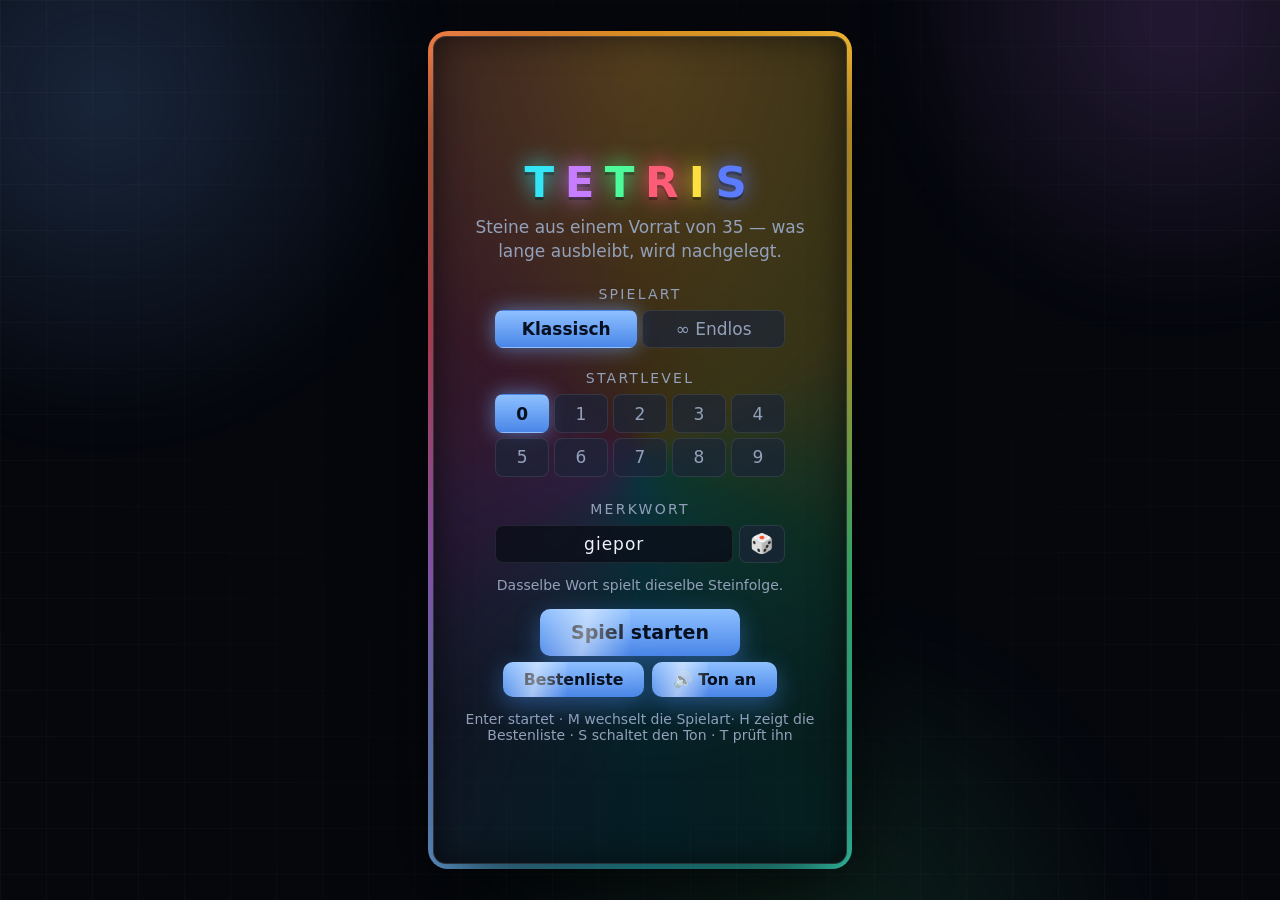
==== commit 82dc39c0: "Bass should not get to 4th octave. And no infinite sustain on bass. Also add the option to have a sl" ====
--- a/index.html
+++ b/index.html
@@ -381,8 +381,10 @@
   margin-bottom: 10px;
 }
 
-/* Der Schalter des Klangbetts steht allein — er gehört zur Spielart darüber. */
+/* Die Schalter des Klangbetts rücken an die Spielart darüber heran: allein die
+   Musik, oder Musik und Raster nebeneinander, sobald sie an ist. */
 .modes.one { grid-template-columns: 1fr; margin-top: -5px; }
+.modes.sub { margin-top: -5px; }
 
 .levels {
   display: grid;
@@ -1573,6 +1575,15 @@
     if (typeof TetrisPad === "undefined" || !TetrisPad.shift) return;
     if (!state.musical || state.over || state.paused) return;
     TetrisPad.shift(dx);
+  }
+
+  /* Volle Reihen bekommen einen Wirbel des Schlagzeugs — je mehr auf einmal,
+     desto länger. Er tritt an die Stelle des Geräuschs, das in der
+     musikalischen Partie schweigt, und liegt darum hier, wo die Reihen fallen. */
+  function padFill(state, rows) {
+    if (typeof TetrisPad === "undefined" || !TetrisPad.fill) return;
+    if (!state.musical || state.over) return;
+    TetrisPad.fill(rows);
   }
 
   /* Das Merkwort bestimmt den Startwert des Schieberegisters: dasselbe Wort
@@ -1725,6 +1736,7 @@
       if (state.board[r].every((c) => c !== null)) full.push(r);
     }
     if (full.length) {
+      padFill(state, full.length);
       state.clearRows = full;
       state.clearTimer = CLEAR_MS;
     } else {
@@ -3138,10 +3150,12 @@
      links / rechts   → eine Sprosse tiefer / höher, also ein anderer Ton
                         desselben Akkords
 
-   Die Sprossen sind die Töne des Dreiklangs im Bassbereich, aufsteigend:
-   Grundton, Terz, Quinte, Grundton eine Oktave höher. An den Enden der Leiter
-   bleibt der Schritt zur Seite stehen und wiederholt nur den Ton; der Sprung
-   der Drehung läuft dagegen oben um und beginnt wieder unten.
+   Die Sprossen sind die Töne des Dreiklangs im Bassbereich, aufsteigend: die
+   Quinte eine Oktave unter dem Grundton, darüber Grundton, Terz und Quinte.
+   Damit bleibt die oberste Sprosse in jeder Stufe unter dem eingestrichenen C —
+   der Bass steigt nie in die vierte Oktave, wo er kein Bass mehr wäre. An den
+   Enden der Leiter bleibt der Schritt zur Seite stehen und wiederholt nur den
+   Ton; der Sprung der Drehung läuft dagegen oben um und beginnt wieder unten.
 
    Es klingt EINE Stimme, die durchläuft, statt für jeden Anschlag eine neue:
    So gibt es beim Wechsel weder ein Knacken noch eine Lücke, und die Tonhöhe
@@ -3150,16 +3164,29 @@
    Maschinengewehr. Liegen zwei Züge dichter beieinander als MIN_GAP, rückt daher
    nur noch die Tonhöhe nach, ohne neuen Anschlag.
 
+   Ein Anschlag verklingt: Er sinkt zuerst auf seinen Halt und von dort in DECAY
+   Sekunden ganz weg. Ein Ton, der ohne Ende stehen bliebe, wäre ein Brummen
+   unter der Musik statt eines gespielten Basses.
+
+   Auf Wunsch rückt jeder Anschlag ins Raster (setQuantize): Statt sofort zu
+   klingen, wartet er auf den nächsten Sechzehntel des Schlagzeugpulses. Das ist
+   höchstens eine halbe Achtel — kaum als Verzögerung zu spüren, aber genug,
+   damit die gespielte Linie auf dem Puls sitzt. Kommt in der Wartezeit noch ein
+   Zug, rückt dessen Tonhöhe trotzdem sofort nach; angeschlagen wird einmal.
+
    Der Puls des Schlagzeugs liegt nicht mehr hier: Seit der Bass keine Figur mehr
    ausschreitet, hat er keine eigene Uhr, und drums.js führt seine selbst.
 
    Was hier steht, klingt nur — es kennt weder Spiel noch Tonart. */
 const TetrisBass = (function () {
   const LEVEL = 0.26;    // wie laut der Bass im Anschlag steht
-  const SUSTAIN = 0.6;   // auf diesen Anteil sinkt er danach und bleibt stehen
+  const SUSTAIN = 0.6;   // auf diesen Anteil sinkt er kurz nach dem Anschlag
+  const DECAY = 2.4;     // und von dort in so vielen Sekunden ganz weg
   const MIN_GAP = 0.11;  // so dicht dürfen zwei Anschläge frühestens stehen
   const DIP = 0.012;     // die kurze Senke vor dem Anschlag — sie macht ihn hörbar
   const LEAP = 2;        // um so viele Sprossen springt die Drehung (mit Umlauf)
+  const HOME = 1;        // auf dieser Sprosse (dem Grundton) beginnt der Bass
+  const DIV = 2;         // so viele Rasterpunkte je Schritt des Pulses (Sechzehntel)
 
   const NAMES = ["C", "D♭", "D", "E♭", "E", "F", "G♭", "G", "A♭", "A", "B♭", "B"];
 
@@ -3167,28 +3194,40 @@
   let dest = null;   // der Regler, an dem alles hängt (die Stummschaltung)
   let root = 0;      // die Frequenz, auf die sich die Halbtöne beziehen
   let rungs = [];    // die Sprossen: Halbtöne über root, aufsteigend
-  let pos = 0;       // auf welcher Sprosse der Ton gerade steht
+  let pos = HOME;    // auf welcher Sprosse der Ton gerade steht
   let voice = null;  // die eine Stimme
   let last = -1;     // wann zuletzt angeschlagen wurde (Uhr der Tonmaschine)
+  let quant = false; // rücken die Anschläge auf den Puls?
 
   /* Die Sprossen aus dem Dreiklang: der Grundton in die tiefe Oktave gelegt,
-     darüber Terz und Quinte im nächstliegenden Abstand, oben der Grundton
-     wieder. */
+     darüber Terz und Quinte im nächstliegenden Abstand — und ganz unten die
+     Quinte noch einmal, eine Oktave tiefer. Die Leiter endet damit auf der
+     Quinte statt auf dem oberen Grundton und bleibt so überall unter dem
+     eingestrichenen C. */
   function rungsOf(semis) {
     const pcs = [];
     for (let i = 0; i < semis.length; i++) pcs.push(((semis[i] % 12) + 12) % 12);
-    const base = pcs[0] - 12;
-    const out = [base];
+    const out = [pcs[0] - 12];
     for (let i = 1; i < pcs.length; i++) {
       let n = pcs[i] - 12;
       while (n <= out[out.length - 1]) n += 12;
       out.push(n);
     }
-    out.push(base + 12);
+    out.unshift(out[out.length - 1] - 12);
     return out;
   }
 
   function freqOf(semi) { return root * Math.pow(2, semi / 12); }
+
+  /* Das Raster kommt vom Schlagzeug — dort liegt die einzige Uhr der Musik.
+     Läuft kein Puls oder ist das Raster abgeschaltet, gilt der Augenblick
+     selbst. */
+  function beatAt(t) {
+    if (!quant) return t;
+    if (typeof TetrisDrums === "undefined" || !TetrisDrums.grid) return t;
+    const g = TetrisDrums.grid(t, DIV);
+    return g > t ? g : t;
+  }
 
   /* Die Stimme: ein Dreieck durch ein Filter. Sie entsteht einmal und läuft,
      bis alles verstummt — Anschlag und Tonhöhe sind Bewegungen an ihr. */
@@ -3215,42 +3254,54 @@
     return voice;
   }
 
+  /* Eine laufende Kurve bei t anhalten und alles Spätere verwerfen. Kann der
+     Regler das nicht von selbst, wird ersatzweise der Wert von jetzt an dieser
+     Stelle festgeschrieben. */
+  function hold(param, t, min) {
+    if (param.cancelAndHoldAtTime) { param.cancelAndHoldAtTime(t); return; }
+    param.cancelScheduledValues(t);
+    param.setValueAtTime(Math.max(min, param.value), t);
+  }
+
   /* Den Ton der aktuellen Sprosse hören lassen. Steht der letzte Anschlag noch
      keine MIN_GAP zurück, rückt allein die Tonhöhe nach: Der Bass wandert dann
-     mit dem gehaltenen Zug, statt zu hämmern. */
+     mit dem gehaltenen Zug, statt zu hämmern. Dasselbe gilt für einen Zug, der
+     in die Wartezeit auf den nächsten Rasterpunkt fällt — sein Ton rückt nach,
+     der Anschlag bleibt der eine, der schon liegt. */
   function play() {
     if (!ctx || !dest || !rungs.length) return;
     const v = ensure();
     if (!v) return;
-    const t = ctx.currentTime + 0.005;
+    const now = ctx.currentTime + 0.005;
+    const t = beatAt(now); // im Raster der nächste Sechzehntel, sonst jetzt
     const freq = freqOf(rungs[pos]);
     if (last >= 0 && t - last < MIN_GAP) {
       try {
         const p = v.osc.frequency;
-        p.cancelScheduledValues(t);
-        p.setValueAtTime(p.value, t);
-        p.linearRampToValueAtTime(freq, t + 0.04);
+        p.cancelScheduledValues(now);
+        p.setValueAtTime(p.value, now);
+        p.linearRampToValueAtTime(freq, now + 0.04);
       } catch (e) {}
       return;
     }
     try {
+      /* Angehalten wird auf dem Wert, den die Kurve zur Zeit t hätte — nicht
+         auf dem von jetzt: Liegt t im Raster erst noch vor uns, läuft das
+         Ausklingen bis dahin weiter, statt einen Sprung zu machen. */
       const g = v.gain.gain;
-      if (g.cancelAndHoldAtTime) g.cancelAndHoldAtTime(t);
-      else g.cancelScheduledValues(t);
-      g.setValueAtTime(Math.max(0.0001, g.value), t);
+      hold(g, t, 0.0001);
       g.exponentialRampToValueAtTime(0.0001, t + DIP);
       g.exponentialRampToValueAtTime(LEVEL, t + DIP + 0.02);
       g.exponentialRampToValueAtTime(Math.max(0.0001, LEVEL * SUSTAIN), t + 0.5);
+      // Und von dort ganz weg: Der Bass steht nicht endlos, er verklingt.
+      g.exponentialRampToValueAtTime(0.0001, t + DECAY);
       // Die Tonhöhe wechselt in der Senke — dort hört man den Sprung nicht.
       const p = v.osc.frequency;
-      p.cancelScheduledValues(t);
-      p.setValueAtTime(p.value, t);
+      hold(p, t, 0);
       p.setValueAtTime(freq, t + DIP);
       // Das Filter geht mit dem Anschlag auf und fällt wieder zu: der Zupf.
       const f = v.filt.frequency;
-      if (f.cancelAndHoldAtTime) f.cancelAndHoldAtTime(t);
-      else f.cancelScheduledValues(t);
-      f.setValueAtTime(Math.max(80, f.value), t);
+      hold(f, t, 80);
       f.setValueAtTime(Math.max(400, freq * 7), t + DIP);
       f.exponentialRampToValueAtTime(Math.max(220, freq * 2.2), t + 0.45);
     } catch (e) {}
@@ -3313,10 +3364,15 @@
   // Alles verstummt: beim Pausieren, beim Spielende, beim Verlassen der Partie.
   function stop() {
     rungs = [];
-    pos = 0;
+    pos = HOME; // die nächste Partie beginnt wieder auf dem Grundton
     last = -1;
     release(false);
   }
+
+  /* Das Raster an- oder abschalten. Es gilt für die ganze Sitzung, nicht für
+     eine Partie — der Anwender stellt damit ein, wie streng seine Linie auf
+     dem Puls sitzen soll. */
+  function setQuantize(on) { quant = !!on; }
 
   /* Für die Anzeige: der Name des stehenden Tons samt Oktave. Gerechnet wird er
      aus der Frequenz, damit dieses Modul die Tonart weiterhin nicht kennen
@@ -3336,6 +3392,7 @@
     turn: turn,
     shift: shift,
     stop: stop,
+    setQuantize: setQuantize,
     label: label,
     rung: rung
   };
@@ -3364,6 +3421,12 @@
    braucht es dafür nicht. Alles hängt am Regler von sound.js und ist damit von
    der Stummschaltung (Taste S) mit erfasst.
 
+   Zweierlei kommt von außen an diesen Puls. Fallen Reihen, verlässt das
+   Schlagzeug für ein paar Schritte sein Muster und wirbelt (fill) — je mehr
+   Reihen, desto länger. Und wer sich auf den Puls legen will, fragt nach dem
+   nächsten Rasterpunkt (grid); der Bass tut das, wenn der Anwender ihn ins
+   Raster gestellt hat.
+
    Was hier steht, klingt nur — es kennt weder Spiel noch Tonart. */
 const TetrisDrums = (function () {
   const BAR = 16;        // Schritte des Musters (zwei Takte zu je acht Achteln)
@@ -3378,6 +3441,10 @@
   const STEP = 0.26;   // Sekunden je Schritt (eine Achtel) — ein ruhiges Gehtempo
   const AHEAD = 0.25;  // so weit im Voraus liegen die Schläge auf der Uhr
   const TICK = 50;     // so oft (ms) wird nachgelegt
+
+  /* Der Wirbel für gefallene Reihen: je mehr auf einmal, desto länger verlässt
+     das Schlagzeug sein Muster. Der Index ist die Zahl der Reihen. */
+  const FILL = [0, 2, 2, 3, 4];
 
   let live = [];       // was gerade klingt — damit ein Anhalten es noch erwischt
   let noiseBuf = null; // das Rauschen, einmal gerechnet
@@ -3387,6 +3454,8 @@
   let beat = 0;        // der wievielte Schritt seit dem Beginn
   let at = 0;          // Zeit des nächsten Schritts auf der Uhr der Tonmaschine
   let timer = null;    // der Wecker des Vorratslegers
+  let fillLeft = 0;    // wie viele Schritte noch dem Wirbel gehören
+  let fillLen = 0;     // wie lang dieser Wirbel im Ganzen ist
 
   /* Rauschen als Klangkörper: einmal gefüllt, danach von jedem Schlag geteilt.
      Vier Zehntel reichen — länger klingt hier ohnehin nichts. */
@@ -3436,8 +3505,10 @@
   }
 
   /* Der Schlag: helles Rauschen für das Fell, dazu ein kurzer Ton als Körper —
-     ohne ihn klingt er wie ein Zischen, nicht wie eine Trommel. */
-  function snare(ctx, dest, t) {
+     ohne ihn klingt er wie ein Zischen, nicht wie eine Trommel. amp ist seine
+     Stärke: Im Muster steht er voll, im Wirbel schwillt er an. */
+  function snare(ctx, dest, t, amp) {
+    const level = SNARE_LEVEL * (amp > 0 ? amp : 1);
     const buf = noise(ctx);
     if (buf) {
       let src, hp, g;
@@ -3450,7 +3521,7 @@
       hp.type = "highpass";
       hp.frequency.value = 1500;
       g.gain.setValueAtTime(0.0001, t);
-      g.gain.linearRampToValueAtTime(SNARE_LEVEL, t + 0.004);
+      g.gain.linearRampToValueAtTime(level, t + 0.004);
       g.gain.exponentialRampToValueAtTime(0.0001, t + 0.16);
       src.connect(hp);
       hp.connect(g);
@@ -3467,7 +3538,7 @@
     osc.frequency.setValueAtTime(196, t);
     osc.frequency.exponentialRampToValueAtTime(150, t + 0.08);
     og.gain.setValueAtTime(0.0001, t);
-    og.gain.linearRampToValueAtTime(SNARE_LEVEL * 0.55, t + 0.004);
+    og.gain.linearRampToValueAtTime(level * 0.55, t + 0.004);
     og.gain.exponentialRampToValueAtTime(0.0001, t + 0.09);
     osc.connect(og);
     og.connect(dest);
@@ -3501,14 +3572,58 @@
     track(src, g);
   }
 
-  /* Ein Schritt des Pulses: Welche Schläge auf ihm fällig sind, sagt das Muster.
-     Gelegt werden sie auf die Zeit t, nicht auf jetzt. */
+  /* Ein Schritt des Wirbels statt des Musters: Sechzehntel auf dem Fell, die
+     von Schlag zu Schlag anschwellen. Am Anfang steht die Trommel, am Ende noch
+     einmal — sie ist der Absprung zurück in den laufenden Puls. k ist der
+     wievielte Schritt des Wirbels, n seine ganze Länge. */
+  function fillStep(ctx, dest, t, k, n) {
+    const half = STEP / 2;
+    const rise = function (x) { return 0.55 + 0.75 * (x / (n * 2)); };
+    snare(ctx, dest, t, rise(k * 2));
+    snare(ctx, dest, t + half, rise(k * 2 + 1));
+    hat(ctx, dest, t, k === 0);
+    if (k === 0) kick(ctx, dest, t);
+    if (k === n - 1) kick(ctx, dest, t + half);
+  }
+
+  /* Ein Schritt des Pulses: Welche Schläge auf ihm fällig sind, sagt das Muster —
+     es sei denn, der Schritt gehört noch dem Wirbel. Gelegt werden sie auf die
+     Zeit t, nicht auf jetzt. Der Zähler beat läuft dabei weiter, damit das
+     Muster nach dem Wirbel wieder an seiner Stelle steht. */
   function step(ctx, dest, n, t) {
     if (!ctx || !dest) return;
+    if (fillLeft > 0) {
+      fillStep(ctx, dest, t, fillLen - fillLeft, fillLen);
+      fillLeft--;
+      return;
+    }
     const i = ((n % BAR) + BAR) % BAR;
     if (KICK[i]) kick(ctx, dest, t);
-    if (SNARE[i]) snare(ctx, dest, t);
+    if (SNARE[i]) snare(ctx, dest, t, 1);
     if (HAT[i]) hat(ctx, dest, t, HAT[i] > 1);
+  }
+
+  /* Gefallene Reihen bekommen einen Wirbel: Die nächsten Schritte gehören ihm
+     statt dem Muster. Er beginnt beim nächsten Schritt, der noch nicht auf der
+     Uhr liegt — ein Wirbel gehört auf den Puls, nicht zwischen ihn. Ohne
+     laufenden Puls (also außerhalb der musikalischen Partie) geschieht nichts. */
+  function fill(rows) {
+    if (!timer) return;
+    const n = FILL[Math.max(0, Math.min(FILL.length - 1, rows | 0))];
+    if (n <= fillLeft) return; // ein längerer Wirbel läuft schon
+    fillLeft = n;
+    fillLen = n;
+  }
+
+  /* Der nächste Rasterpunkt ab t — für alles, was sich auf den Puls legen
+     lassen will (der Bass tut das). Die Schritte liegen auf at + k * STEP; ein
+     Raster von div Teilen je Schritt teilt dieselbe Herkunft. Läuft kein Puls,
+     gibt es kein Raster: dann 0. */
+  function grid(t, div) {
+    if (!timer || !ctxRef) return 0;
+    const span = STEP / (div > 1 ? div : 1);
+    const k = Math.ceil((t - at) / span - 1e-6);
+    return at + k * span;
   }
 
   /* Der Vorratsleger: alles, was in den nächsten AHEAD Sekunden fällig wird,
@@ -3537,6 +3652,7 @@
     ctxRef = ctx;
     destRef = dest;
     beat = 0; // das Muster beginnt mit der Partie auf der Eins
+    fillLeft = 0;
     at = ctx.currentTime + 0.03;
     timer = setInterval(pump, TICK);
     pump(); // der erste Schlag soll mit dem ersten Stein kommen
@@ -3546,6 +3662,7 @@
   function stop() {
     if (timer) { clearInterval(timer); timer = null; }
     beat = 0;
+    fillLeft = 0;
     for (let i = live.length - 1; i >= 0; i--) {
       const v = live[i];
       const ctx = noiseCtx;
@@ -3562,7 +3679,9 @@
 
   return {
     start: start,
-    stop: stop
+    stop: stop,
+    fill: fill,
+    grid: grid
   };
 })();
 </script>
@@ -3810,6 +3929,14 @@
   function turn() { return bass("turn"); }
   function shift(dx) { return bass("shift", dx); }
 
+  /* Das Raster: Steht es an, rücken die Anschläge des Basses auf den Puls des
+     Schlagzeugs, statt sofort zu klingen. Es gilt für die Sitzung. */
+  function setQuantize(on) { return bass("setQuantize", on); }
+
+  /* Gefallene Reihen bekommen einen Wirbel des Schlagzeugs — je mehr Reihen auf
+     einmal, desto länger. Ausgelöst wird er in engine.js, wo die Reihen fallen. */
+  function fill(rows) { return drums("fill", rows); }
+
   // Für die Anzeige: der Name des Tons, auf dem der Bass gerade steht.
   function bassNote() { return bass("label") || ""; }
 
@@ -3834,6 +3961,8 @@
     chord: chord,
     turn: turn,
     shift: shift,
+    fill: fill,
+    setQuantize: setQuantize,
     stop: stop,
     chordOf: chordOf,
     keyName: keyName,
@@ -4892,7 +5021,7 @@
 
 /* Das Klangbett in Worten: welche Stufe der Tonart gerade steht und welche mit
    dem nächsten Stein kommt. Nur das musikalische Endlosspiel zeigt sie. */
-function ChordBox({ game }) {
+function ChordBox({ game, quant }) {
   /* Zwischen zwei Steinen — während die vollen Reihen fallen — gibt es keinen
      Stein, wohl aber einen Akkord: den, der noch steht. */
   const next = TetrisPad.chordOf(game.nextType);
@@ -4906,6 +5035,7 @@
     <p class="mode-line">${cur.name} · ${TetrisPad.keyName()}</p>
     ${next && html`<p class="mode-line">dann ${next.deg} · ${next.name}</p>`}
     ${bass && html`<p class="mode-line">Bass ${bass} · ← tiefer · → höher · Drehen springt</p>`}
+    ${bass && html`<p class="mode-line">Raster ${quant ? "an — auf dem Puls" : "aus"} · Taste Q</p>`}
   </div>`;
 }
 
@@ -4986,8 +5116,8 @@
 // Der Schriftzug zerfällt in Buchstaben, damit jeder für sich leuchten kann.
 const TITLE_LETTERS = ["T", "E", "T", "R", "I", "S"];
 
-function StartScreen({ level, onLevel, mode, onMode, musical, onMusical, seed, onSeed,
-                       summary, onScores, muted, onSound, onStart }) {
+function StartScreen({ level, onLevel, mode, onMode, musical, onMusical, quant, onQuant,
+                       seed, onSeed, summary, onScores, muted, onSound, onStart }) {
   const levels = [];
   for (let i = 0; i <= 9; i++) levels.push(i);
   const forever = mode === TetrisEngine.FOREVER;
@@ -5004,14 +5134,17 @@
       <button class=${"lvl" + (forever ? " on" : "")}
         onClick=${() => onMode(TetrisEngine.FOREVER)}>∞ Endlos</button>
     </div>
-    ${forever && html`<div class="modes one">
+    ${forever && html`<div class=${"modes " + (musical ? "sub" : "one")}>
       <button class=${"lvl" + (musical ? " on" : "")} onClick=${onMusical}>
         ${musical ? "♫ Musik an" : "♫ Musik aus"}</button>
+      ${musical && html`<button class=${"lvl" + (quant ? " on" : "")} onClick=${onQuant}>
+        ${quant ? "♩ Raster an" : "♩ Raster aus"}</button>`}
     </div>`}
     ${forever && musical && html`<p class="hint tight">Jeder Stein ist eine Stufe
       in ${TetrisPad.keyName()} — sein Akkord klingt, sobald er erscheint.
       Darunter steht ein Bass auf einem Ton des Akkords: Drehen schlägt ihn
-      erneut an, Links und Rechts suchen einen anderen.
+      erneut an, Links und Rechts suchen einen anderen. Im Raster rücken seine
+      Anschläge auf den Puls des Schlagzeugs.
       Die Spielgeräusche schweigen dann.</p>`}
     <p class="label">${forever ? "Festes Level" : "Startlevel"}</p>
     <div class="levels">
@@ -5042,7 +5175,7 @@
       <button class="start small" onClick=${onScores}>Bestenliste</button>
       <button class="start small" onClick=${onSound}>${muted ? "🔇 Ton aus" : "🔊 Ton an"}</button>
     </div>
-    <p class="hint">Enter startet · M wechselt die Spielart${forever ? " · K die Musik" : ""}
+    <p class="hint">Enter startet · M wechselt die Spielart${forever ? " · K die Musik" : ""}${forever && musical ? " · Q das Raster" : ""}
       · H zeigt die Bestenliste · S schaltet den Ton · T prüft ihn</p>
   </div>`;
 }
@@ -5503,6 +5636,7 @@
   const [startLevel, setStartLevel] = useState(0);
   const [mode, setMode] = useState(TetrisEngine.CLASSIC); // Klassisch oder Endlos
   const [musical, setMusical] = useState(false); // das Klangbett des Endlosspiels
+  const [quant, setQuant] = useState(false); // rücken die Bassanschläge auf den Puls?
   const [seedWord, setSeedWord] = useState(() => TetrisSeed.randomWord());
   const [showScores, setShowScores] = useState(false);
   const [muted, setMuted] = useState(false); // der Ton, an einer Stelle geschaltet
@@ -5586,6 +5720,14 @@
       setMusical((m) => !m);
     }
     bump((v) => v + 1);
+  }, []);
+
+  /* Das Raster: Es rückt jeden Bassanschlag auf den nächsten Sechzehntel des
+     Schlagzeugpulses. Anders als das Klangbett gehört es keiner Partie, sondern
+     der Sitzung — es klingt nur und ändert am Spiel nichts. Geschaltet wird es
+     an einer Stelle, damit Anzeige und Klang nicht auseinanderlaufen. */
+  const toggleQuantize = useCallback(() => {
+    setQuant((q) => { TetrisPad.setQuantize(!q); return !q; });
   }, []);
 
   const openScores = useCallback(() => setShowScores(true), []);
@@ -5822,6 +5964,8 @@
           setMode(mode === TetrisEngine.FOREVER ? TetrisEngine.CLASSIC : TetrisEngine.FOREVER);
         } else if (!inField && (k === "k" || k === "K")) {
           if (mode === TetrisEngine.FOREVER) toggleMusical();
+        } else if (!inField && (k === "q" || k === "Q")) {
+          if (mode === TetrisEngine.FOREVER && musical) toggleQuantize();
         }
         return;
       }
@@ -5836,6 +5980,7 @@
       if (k === "p" || k === "P") { heldRef.current = {}; TetrisEngine.togglePause(g); return; }
       if (k === "Escape") { quit(); return; }
       if (k === "k" || k === "K") { toggleMusical(); return; }
+      if (k === "q" || k === "Q") { if (g.musical) toggleQuantize(); return; }
       if (g.paused) {
         if (k === "r" || k === "R") openReplay();
         else if (k === "h" || k === "H") openScores();
@@ -5871,7 +6016,7 @@
     };
   }, [startLevel, seedWord, mode, musical, startGame, quit, openReplay, closeReplay,
       seekTo, stepBy, playFrom, pausePlayback, setSpeed, resumeHere,
-      showScores, openScores, closeScores, toggleSound, toggleMusical]);
+      showScores, openScores, closeScores, toggleSound, toggleMusical, toggleQuantize]);
 
   const g = gameRef.current;
   const rp = replayRef.current;
@@ -5932,6 +6077,7 @@
         <${StartScreen} level=${startLevel} onLevel=${setStartLevel}
           mode=${mode} onMode=${setMode}
           musical=${musical} onMusical=${toggleMusical}
+          quant=${quant} onQuant=${toggleQuantize}
           seed=${seedWord} onSeed=${setSeedWord}
           summary=${mode === TetrisEngine.FOREVER
             ? TetrisScores.foreverSummaryFor(store, startLevel)
@@ -5999,7 +6145,7 @@
         <h2>Nächster</h2>
         <${Preview} type=${g.nextType} />
       </div>
-      ${g.musical && html`<${ChordBox} game=${g} />`}
+      ${g.musical && html`<${ChordBox} game=${g} quant=${quant} />`}
       <div class="box">
         <h2>Merkwort</h2>
         <p class="seed-word">${g.seedWord}</p>
@@ -6014,6 +6160,7 @@
         <p><kbd>P</kbd> Pause · <kbd>Esc</kbd> Ende</p>
         <p><kbd>S</kbd> Ton ${muted ? "aus" : "an"} · <kbd>T</kbd> Ton prüfen</p>
         ${forever && html`<p><kbd>K</kbd> Musik ${g.musical ? "an — Geräusche still" : "aus"}</p>`}
+        ${forever && g.musical && html`<p><kbd>Q</kbd> Raster ${quant ? "an" : "aus"}</p>`}
         <p><kbd>R</kbd> Aufzeichnung (in Pause)</p>
         <p><kbd>H</kbd> Bestenliste (in Pause)</p>
       </div>
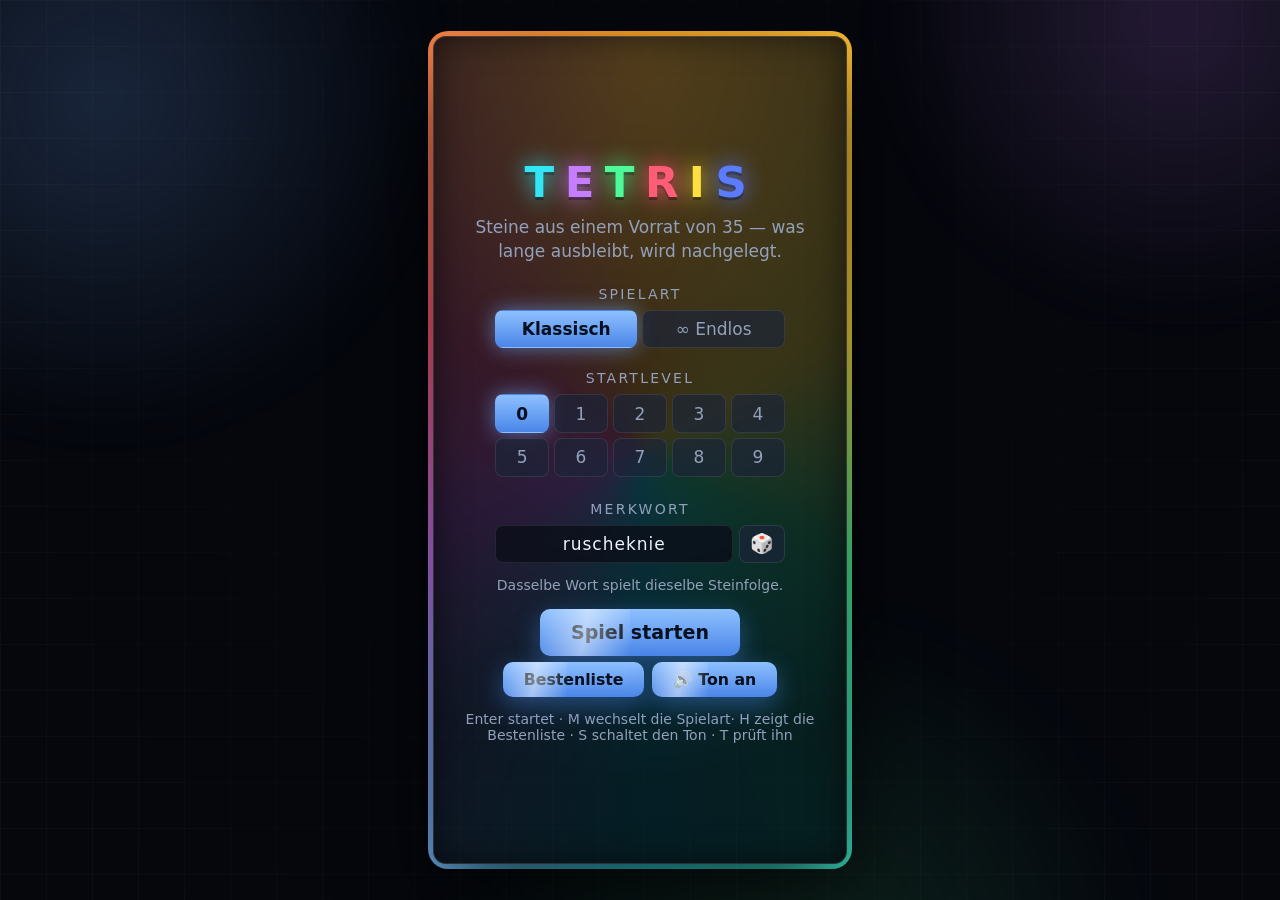
==== commit e4fcf04c: "get rid of the drum fills. But we need something for the rows. And they need to be quantised as well" ====
--- a/index.html
+++ b/index.html
@@ -1577,13 +1577,14 @@
     TetrisPad.shift(dx);
   }
 
-  /* Volle Reihen bekommen einen Wirbel des Schlagzeugs — je mehr auf einmal,
-     desto länger. Er tritt an die Stelle des Geräuschs, das in der
-     musikalischen Partie schweigt, und liegt darum hier, wo die Reihen fallen. */
-  function padFill(state, rows) {
-    if (typeof TetrisPad === "undefined" || !TetrisPad.fill) return;
+  /* Volle Reihen bekommen eine Glockenfigur aus den Tönen des laufenden
+     Akkords — je mehr auf einmal, desto länger. Sie tritt an die Stelle des
+     Geräuschs, das in der musikalischen Partie schweigt, sitzt auf dem Puls und
+     liegt darum hier, wo die Reihen fallen. */
+  function padChime(state, rows) {
+    if (typeof TetrisPad === "undefined" || !TetrisPad.chime) return;
     if (!state.musical || state.over) return;
-    TetrisPad.fill(rows);
+    TetrisPad.chime(rows);
   }
 
   /* Das Merkwort bestimmt den Startwert des Schieberegisters: dasselbe Wort
@@ -1736,7 +1737,7 @@
       if (state.board[r].every((c) => c !== null)) full.push(r);
     }
     if (full.length) {
-      padFill(state, full.length);
+      padChime(state, full.length);
       state.clearRows = full;
       state.clearTimer = CLEAR_MS;
     } else {
@@ -3421,11 +3422,15 @@
    braucht es dafür nicht. Alles hängt am Regler von sound.js und ist damit von
    der Stummschaltung (Taste S) mit erfasst.
 
-   Zweierlei kommt von außen an diesen Puls. Fallen Reihen, verlässt das
-   Schlagzeug für ein paar Schritte sein Muster und wirbelt (fill) — je mehr
-   Reihen, desto länger. Und wer sich auf den Puls legen will, fragt nach dem
-   nächsten Rasterpunkt (grid); der Bass tut das, wenn der Anwender ihn ins
-   Raster gestellt hat.
+   Das Muster läuft unbeirrt durch — auch wenn Reihen fallen. Es gab dafür
+   einmal einen Wirbel, der das Muster für ein paar Schritte ablöste; er saß
+   zwischen den Schlägen statt auf ihnen und brachte den Puls aus der Form.
+   Was Reihen jetzt klingen lässt, steht in clear.js und legt sich über das
+   Muster, statt es zu verdrängen.
+
+   Nach außen gibt der Puls nur seine Zeit heraus: den nächsten Rasterpunkt
+   (grid) und die Länge eines Schrittes (stepDur). Der Bass fragt danach, wenn
+   der Anwender ihn ins Raster gestellt hat, und der Klang der Reihen immer.
 
    Was hier steht, klingt nur — es kennt weder Spiel noch Tonart. */
 const TetrisDrums = (function () {
@@ -3441,10 +3446,6 @@
   const STEP = 0.26;   // Sekunden je Schritt (eine Achtel) — ein ruhiges Gehtempo
   const AHEAD = 0.25;  // so weit im Voraus liegen die Schläge auf der Uhr
   const TICK = 50;     // so oft (ms) wird nachgelegt
-
-  /* Der Wirbel für gefallene Reihen: je mehr auf einmal, desto länger verlässt
-     das Schlagzeug sein Muster. Der Index ist die Zahl der Reihen. */
-  const FILL = [0, 2, 2, 3, 4];
 
   let live = [];       // was gerade klingt — damit ein Anhalten es noch erwischt
   let noiseBuf = null; // das Rauschen, einmal gerechnet
@@ -3454,8 +3455,6 @@
   let beat = 0;        // der wievielte Schritt seit dem Beginn
   let at = 0;          // Zeit des nächsten Schritts auf der Uhr der Tonmaschine
   let timer = null;    // der Wecker des Vorratslegers
-  let fillLeft = 0;    // wie viele Schritte noch dem Wirbel gehören
-  let fillLen = 0;     // wie lang dieser Wirbel im Ganzen ist
 
   /* Rauschen als Klangkörper: einmal gefüllt, danach von jedem Schlag geteilt.
      Vier Zehntel reichen — länger klingt hier ohnehin nichts. */
@@ -3505,10 +3504,9 @@
   }
 
   /* Der Schlag: helles Rauschen für das Fell, dazu ein kurzer Ton als Körper —
-     ohne ihn klingt er wie ein Zischen, nicht wie eine Trommel. amp ist seine
-     Stärke: Im Muster steht er voll, im Wirbel schwillt er an. */
-  function snare(ctx, dest, t, amp) {
-    const level = SNARE_LEVEL * (amp > 0 ? amp : 1);
+     ohne ihn klingt er wie ein Zischen, nicht wie eine Trommel. */
+  function snare(ctx, dest, t) {
+    const level = SNARE_LEVEL;
     const buf = noise(ctx);
     if (buf) {
       let src, hp, g;
@@ -3572,47 +3570,14 @@
     track(src, g);
   }
 
-  /* Ein Schritt des Wirbels statt des Musters: Sechzehntel auf dem Fell, die
-     von Schlag zu Schlag anschwellen. Am Anfang steht die Trommel, am Ende noch
-     einmal — sie ist der Absprung zurück in den laufenden Puls. k ist der
-     wievielte Schritt des Wirbels, n seine ganze Länge. */
-  function fillStep(ctx, dest, t, k, n) {
-    const half = STEP / 2;
-    const rise = function (x) { return 0.55 + 0.75 * (x / (n * 2)); };
-    snare(ctx, dest, t, rise(k * 2));
-    snare(ctx, dest, t + half, rise(k * 2 + 1));
-    hat(ctx, dest, t, k === 0);
-    if (k === 0) kick(ctx, dest, t);
-    if (k === n - 1) kick(ctx, dest, t + half);
-  }
-
-  /* Ein Schritt des Pulses: Welche Schläge auf ihm fällig sind, sagt das Muster —
-     es sei denn, der Schritt gehört noch dem Wirbel. Gelegt werden sie auf die
-     Zeit t, nicht auf jetzt. Der Zähler beat läuft dabei weiter, damit das
-     Muster nach dem Wirbel wieder an seiner Stelle steht. */
+  /* Ein Schritt des Pulses: Welche Schläge auf ihm fällig sind, sagt das
+     Muster. Gelegt werden sie auf die Zeit t, nicht auf jetzt. */
   function step(ctx, dest, n, t) {
     if (!ctx || !dest) return;
-    if (fillLeft > 0) {
-      fillStep(ctx, dest, t, fillLen - fillLeft, fillLen);
-      fillLeft--;
-      return;
-    }
     const i = ((n % BAR) + BAR) % BAR;
     if (KICK[i]) kick(ctx, dest, t);
-    if (SNARE[i]) snare(ctx, dest, t, 1);
+    if (SNARE[i]) snare(ctx, dest, t);
     if (HAT[i]) hat(ctx, dest, t, HAT[i] > 1);
-  }
-
-  /* Gefallene Reihen bekommen einen Wirbel: Die nächsten Schritte gehören ihm
-     statt dem Muster. Er beginnt beim nächsten Schritt, der noch nicht auf der
-     Uhr liegt — ein Wirbel gehört auf den Puls, nicht zwischen ihn. Ohne
-     laufenden Puls (also außerhalb der musikalischen Partie) geschieht nichts. */
-  function fill(rows) {
-    if (!timer) return;
-    const n = FILL[Math.max(0, Math.min(FILL.length - 1, rows | 0))];
-    if (n <= fillLeft) return; // ein längerer Wirbel läuft schon
-    fillLeft = n;
-    fillLen = n;
   }
 
   /* Der nächste Rasterpunkt ab t — für alles, was sich auf den Puls legen
@@ -3625,6 +3590,10 @@
     const k = Math.ceil((t - at) / span - 1e-6);
     return at + k * span;
   }
+
+  /* Die Länge eines Schrittes — für alles, was seine eigene Figur in den Puls
+     einteilen will (der Klang der Reihen tut das). */
+  function stepDur() { return STEP; }
 
   /* Der Vorratsleger: alles, was in den nächsten AHEAD Sekunden fällig wird,
      kommt jetzt auf die Uhr. Ist die Uhr davongelaufen (das Fenster stand
@@ -3652,7 +3621,6 @@
     ctxRef = ctx;
     destRef = dest;
     beat = 0; // das Muster beginnt mit der Partie auf der Eins
-    fillLeft = 0;
     at = ctx.currentTime + 0.03;
     timer = setInterval(pump, TICK);
     pump(); // der erste Schlag soll mit dem ersten Stein kommen
@@ -3662,7 +3630,6 @@
   function stop() {
     if (timer) { clearInterval(timer); timer = null; }
     beat = 0;
-    fillLeft = 0;
     for (let i = live.length - 1; i >= 0; i--) {
       const v = live[i];
       const ctx = noiseCtx;
@@ -3680,8 +3647,194 @@
   return {
     start: start,
     stop: stop,
-    fill: fill,
-    grid: grid
+    grid: grid,
+    stepDur: stepDur
+  };
+})();
+</script>
+<script>/* Der Klang der gefallenen Reihen im musikalischen Endlosspiel.
+
+   Vorher wirbelte an dieser Stelle das Schlagzeug: Für ein paar Schritte trat
+   ein Wirbel an die Stelle des Musters. Er saß zwischen den Schlägen statt auf
+   ihnen und riss damit gerade das ein, was der Puls zusammenhält — das Muster
+   verlor seinen Platz, und der Wirbel selbst klang wie ein Stolpern. Also gibt
+   es ihn nicht mehr.
+
+   An seiner Stelle steht ein eigener Klang ÜBER der Musik, der das Muster gar
+   nicht erst anrührt: eine kurze Glockenfigur aus den Tönen des laufenden
+   Akkords, aufsteigend, weit oben — dort, wo weder Bass noch Pad stehen. Wie
+   viele Töne sie hat, sagt die Zahl der Reihen; beim Tetris kommt ein tiefer
+   Ton als Grund darunter.
+
+   Und sie liegt auf dem Puls: Der erste Ton wartet auf den nächsten Schritt
+   des Schlagzeugs, die weiteren folgen im Abstand einer Sechzehntel. Damit ist
+   die Figur immer im Takt, egal wann die Reihe fällt. Anders als beim Bass ist
+   das kein Schalter des Anwenders — hier spielt niemand eine Taste, deren
+   Verzögerung zu spüren wäre.
+
+   Was hier steht, klingt nur — es kennt weder Spiel noch Tonart. */
+const TetrisClear = (function () {
+  const LEVEL = 0.09;    // wie laut die Figur insgesamt steht — hoch oben trägt wenig weit
+  const DECAY = 1.1;     // so lange klingt ein Ton aus
+  const TOP = 24;        // die Figur beginnt zwei Oktaven über dem Grundton der Tonart
+  const DIV = 1;         // der erste Ton auf den Schritt des Pulses selbst (Achtel)
+
+  /* Wie viele Töne die Figur je Zahl gefallener Reihen hat. Der Index ist die
+     Zahl der Reihen; vier Reihen bekommen die längste Figur. */
+  const NOTES = [0, 2, 3, 4, 6];
+
+  let ctxRef = null;  // die Tonmaschine, sobald ein Akkord da war
+  let destRef = null; // der Regler, an dem alles hängt (die Stummschaltung)
+  let root = 0;       // die Frequenz, auf die sich die Halbtöne beziehen
+  let pcs = [];       // die Töne des laufenden Akkords als Tonklassen (0–11)
+  let live = [];      // was gerade klingt — damit ein Anhalten es noch erwischt
+
+  /* Der Akkord, den die Figur ausspielt. Sie nimmt ihn vom Pad entgegen, damit
+     dieses Modul die Tonart nicht kennen muss. */
+  function set(c, d, rootHz, semis) {
+    if (!c || !d) return;
+    ctxRef = c;
+    destRef = d;
+    root = rootHz;
+    const out = [];
+    for (let i = 0; i < semis.length; i++) out.push(((semis[i] % 12) + 12) % 12);
+    pcs = out;
+  }
+
+  /* Die Leiter der Figur: die Töne des Akkords, aufsteigend ab TOP und über die
+     Oktave hinaus weiterlaufend, damit auch die lange Figur nur steigt. */
+  function ladder(n) {
+    const out = [];
+    if (!pcs.length) return out;
+    let prev = -Infinity;
+    for (let i = 0; i < n; i++) {
+      let s = pcs[i % pcs.length] + TOP;
+      while (s <= prev) s += 12;
+      out.push(s);
+      prev = s;
+    }
+    return out;
+  }
+
+  function freqOf(semi) { return root * Math.pow(2, semi / 12); }
+
+  /* Buchführung: Was klingt, steht in der Liste, bis es von selbst endet — nur
+     so kann stop() es vorzeitig kurzmachen. */
+  function track(node, gain) {
+    const v = { node: node, gain: gain };
+    live.push(v);
+    node.onended = function () {
+      const k = live.indexOf(v);
+      if (k >= 0) live.splice(k, 1);
+      try { gain.disconnect(); } catch (e) {}
+    };
+  }
+
+  /* Ein Ton der Figur: ein Sinus mit einem leisen Oberton knapp daneben — das
+     ergibt das leichte Schlagen einer Glocke. Anschlag hart, Ausklingen lang. */
+  function bell(ctx, dest, t, freq, level, dur) {
+    const parts = [{ mul: 1, amp: 1 }, { mul: 2.01, amp: 0.32 }];
+    for (let i = 0; i < parts.length; i++) {
+      let osc, g;
+      try {
+        osc = ctx.createOscillator();
+        g = ctx.createGain();
+      } catch (e) { return; }
+      osc.type = "sine";
+      osc.frequency.setValueAtTime(freq * parts[i].mul, t);
+      const peak = Math.max(0.0002, level * parts[i].amp);
+      g.gain.setValueAtTime(0.0001, t);
+      g.gain.linearRampToValueAtTime(peak, t + 0.004);
+      g.gain.exponentialRampToValueAtTime(0.0001, t + dur);
+      osc.connect(g);
+      g.connect(dest);
+      try { osc.start(t); osc.stop(t + dur + 0.05); } catch (e) { return; }
+      track(osc, g);
+    }
+  }
+
+  /* Der Grund unter dem Tetris: der Grundton des Akkords eine Oktave unter der
+     Figur, weich und kurz — er macht die vier Reihen schwerer als die eine. */
+  function thud(ctx, dest, t, freq) {
+    let osc, g, filt;
+    try {
+      osc = ctx.createOscillator();
+      filt = ctx.createBiquadFilter();
+      g = ctx.createGain();
+    } catch (e) { return; }
+    osc.type = "triangle";
+    osc.frequency.setValueAtTime(freq, t);
+    filt.type = "lowpass";
+    filt.frequency.value = 900;
+    g.gain.setValueAtTime(0.0001, t);
+    g.gain.linearRampToValueAtTime(LEVEL * 1.1, t + 0.01);
+    g.gain.exponentialRampToValueAtTime(0.0001, t + 0.7);
+    osc.connect(filt);
+    filt.connect(g);
+    g.connect(dest);
+    try { osc.start(t); osc.stop(t + 0.75); } catch (e) { return; }
+    track(osc, g);
+  }
+
+  /* Der Puls kommt vom Schlagzeug — dort liegt die einzige Uhr der Musik. Der
+     erste Ton wartet auf den nächsten Schritt; läuft kein Puls, klingt er
+     sofort. Der Abstand der weiteren Töne ist eine Sechzehntel, also die halbe
+     Länge eines Schrittes. */
+  function drums(fn, a, b) {
+    if (typeof TetrisDrums === "undefined" || !TetrisDrums[fn]) return null;
+    return TetrisDrums[fn](a, b);
+  }
+
+  function onBeat(t) {
+    const g = drums("grid", t, DIV);
+    return g > t ? g : t;
+  }
+
+  function span() {
+    const s = drums("stepDur");
+    return (s > 0 ? s : 0.26) / 2;
+  }
+
+  /* Die Figur der gefallenen Reihen. Sie tritt an die Stelle des Geräuschs, das
+     in der musikalischen Partie schweigt, und legt sich über das laufende
+     Muster, ohne es anzurühren. */
+  function burst(rows) {
+    if (!ctxRef || !destRef || !pcs.length) return;
+    const n = NOTES[Math.max(0, Math.min(NOTES.length - 1, rows | 0))];
+    if (!n) return;
+    const t0 = onBeat(ctxRef.currentTime + 0.02);
+    const gap = span();
+    const notes = ladder(n);
+    for (let i = 0; i < notes.length; i++) {
+      const t = t0 + i * gap;
+      // Die Figur wird nach oben hin leiser, der letzte Ton klingt am längsten.
+      const level = LEVEL * (1 - 0.07 * i);
+      const dur = i === notes.length - 1 ? DECAY * 1.8 : DECAY;
+      bell(ctxRef, destRef, t, freqOf(notes[i]), level, dur);
+    }
+    if ((rows | 0) >= 4) thud(ctxRef, destRef, t0, freqOf(pcs[0] + TOP - 12));
+  }
+
+  // Alles verstummt: beim Pausieren, beim Spielende, beim Verlassen der Partie.
+  function stop() {
+    pcs = [];
+    for (let i = live.length - 1; i >= 0; i--) {
+      const v = live[i];
+      try {
+        const t = v.gain.context ? v.gain.context.currentTime : 0;
+        if (v.gain.gain.cancelAndHoldAtTime) v.gain.gain.cancelAndHoldAtTime(t);
+        else v.gain.gain.cancelScheduledValues(t);
+        v.gain.gain.setValueAtTime(Math.max(0.0001, v.gain.gain.value), t);
+        v.gain.gain.exponentialRampToValueAtTime(0.0001, t + 0.06);
+        v.node.stop(t + 0.09);
+      } catch (e) {}
+    }
+  }
+
+  return {
+    set: set,
+    burst: burst,
+    stop: stop
   };
 })();
 </script>
@@ -3903,16 +4056,19 @@
     voiceType = voice ? type : "";
     lastVoicing = led;
     /* Der Bass nimmt denselben Akkord: Er bleibt auf seiner Sprosse stehen und
-       spielt dort den Ton des neuen Akkords. Das Schlagzeug läuft dazu — sein
-       Puls beginnt mit dem ersten Stein und läuft danach durch. */
+       spielt dort den Ton des neuen Akkords. Der Klang der Reihen nimmt ihn
+       ebenfalls, denn seine Figur ist aus den Tönen des laufenden Akkords. Das
+       Schlagzeug läuft dazu — sein Puls beginnt mit dem ersten Stein und läuft
+       danach durch. */
     bass("set", b.ctx, b.master, ROOT, spec.semis);
+    clear("set", b.ctx, b.master, ROOT, spec.semis);
     drums("start", b.ctx, b.master);
     return !!voice;
   }
 
-  /* Bass (bass.js) und Schlagzeug (drums.js) liegen nebenan — hier stehen nur
-     die beiden Wege dorthin, damit außerhalb niemand drei Dinge kennen muss.
-     Fehlen sie, klingt eben das Pad allein. */
+  /* Bass (bass.js), Schlagzeug (drums.js) und der Klang der Reihen (clear.js)
+     liegen nebenan — hier stehen nur die Wege dorthin, damit außerhalb niemand
+     vier Dinge kennen muss. Fehlt eines, klingt eben das Pad allein. */
   function bass(fn, a, b2, c, d) {
     if (typeof TetrisBass === "undefined" || !TetrisBass[fn]) return null;
     return TetrisBass[fn](a, b2, c, d);
@@ -3921,6 +4077,11 @@
   function drums(fn, a, b2) {
     if (typeof TetrisDrums === "undefined" || !TetrisDrums[fn]) return null;
     return TetrisDrums[fn](a, b2);
+  }
+
+  function clear(fn, a, b2, c, d) {
+    if (typeof TetrisClear === "undefined" || !TetrisClear[fn]) return null;
+    return TetrisClear[fn](a, b2, c, d);
   }
 
   /* Was der Anwender an der Musik unmittelbar in der Hand hat: Beide Züge
@@ -3933,9 +4094,11 @@
      Schlagzeugs, statt sofort zu klingen. Es gilt für die Sitzung. */
   function setQuantize(on) { return bass("setQuantize", on); }
 
-  /* Gefallene Reihen bekommen einen Wirbel des Schlagzeugs — je mehr Reihen auf
-     einmal, desto länger. Ausgelöst wird er in engine.js, wo die Reihen fallen. */
-  function fill(rows) { return drums("fill", rows); }
+  /* Gefallene Reihen bekommen eine Glockenfigur aus den Tönen des laufenden
+     Akkords — je mehr Reihen auf einmal, desto länger. Sie sitzt auf dem Puls
+     des Schlagzeugs, ohne dessen Muster anzurühren. Ausgelöst wird sie in
+     engine.js, wo die Reihen fallen. */
+  function chime(rows) { return clear("burst", rows); }
 
   // Für die Anzeige: der Name des Tons, auf dem der Bass gerade steht.
   function bassNote() { return bass("label") || ""; }
@@ -3943,7 +4106,8 @@
   // Alles verstummt — beim Pausieren, beim Spielende, beim Verlassen der Partie.
   function stop() {
     bass("stop");  // der Bass hört mit dem Bett auf
-    drums("stop"); // und das Schlagzeug mit ihm
+    drums("stop"); // das Schlagzeug mit ihm
+    clear("stop"); // und der Klang der Reihen ebenso
     release(voice, true);
     voice = null;
     voiceType = "";
@@ -3961,7 +4125,7 @@
     chord: chord,
     turn: turn,
     shift: shift,
-    fill: fill,
+    chime: chime,
     setQuantize: setQuantize,
     stop: stop,
     chordOf: chordOf,
